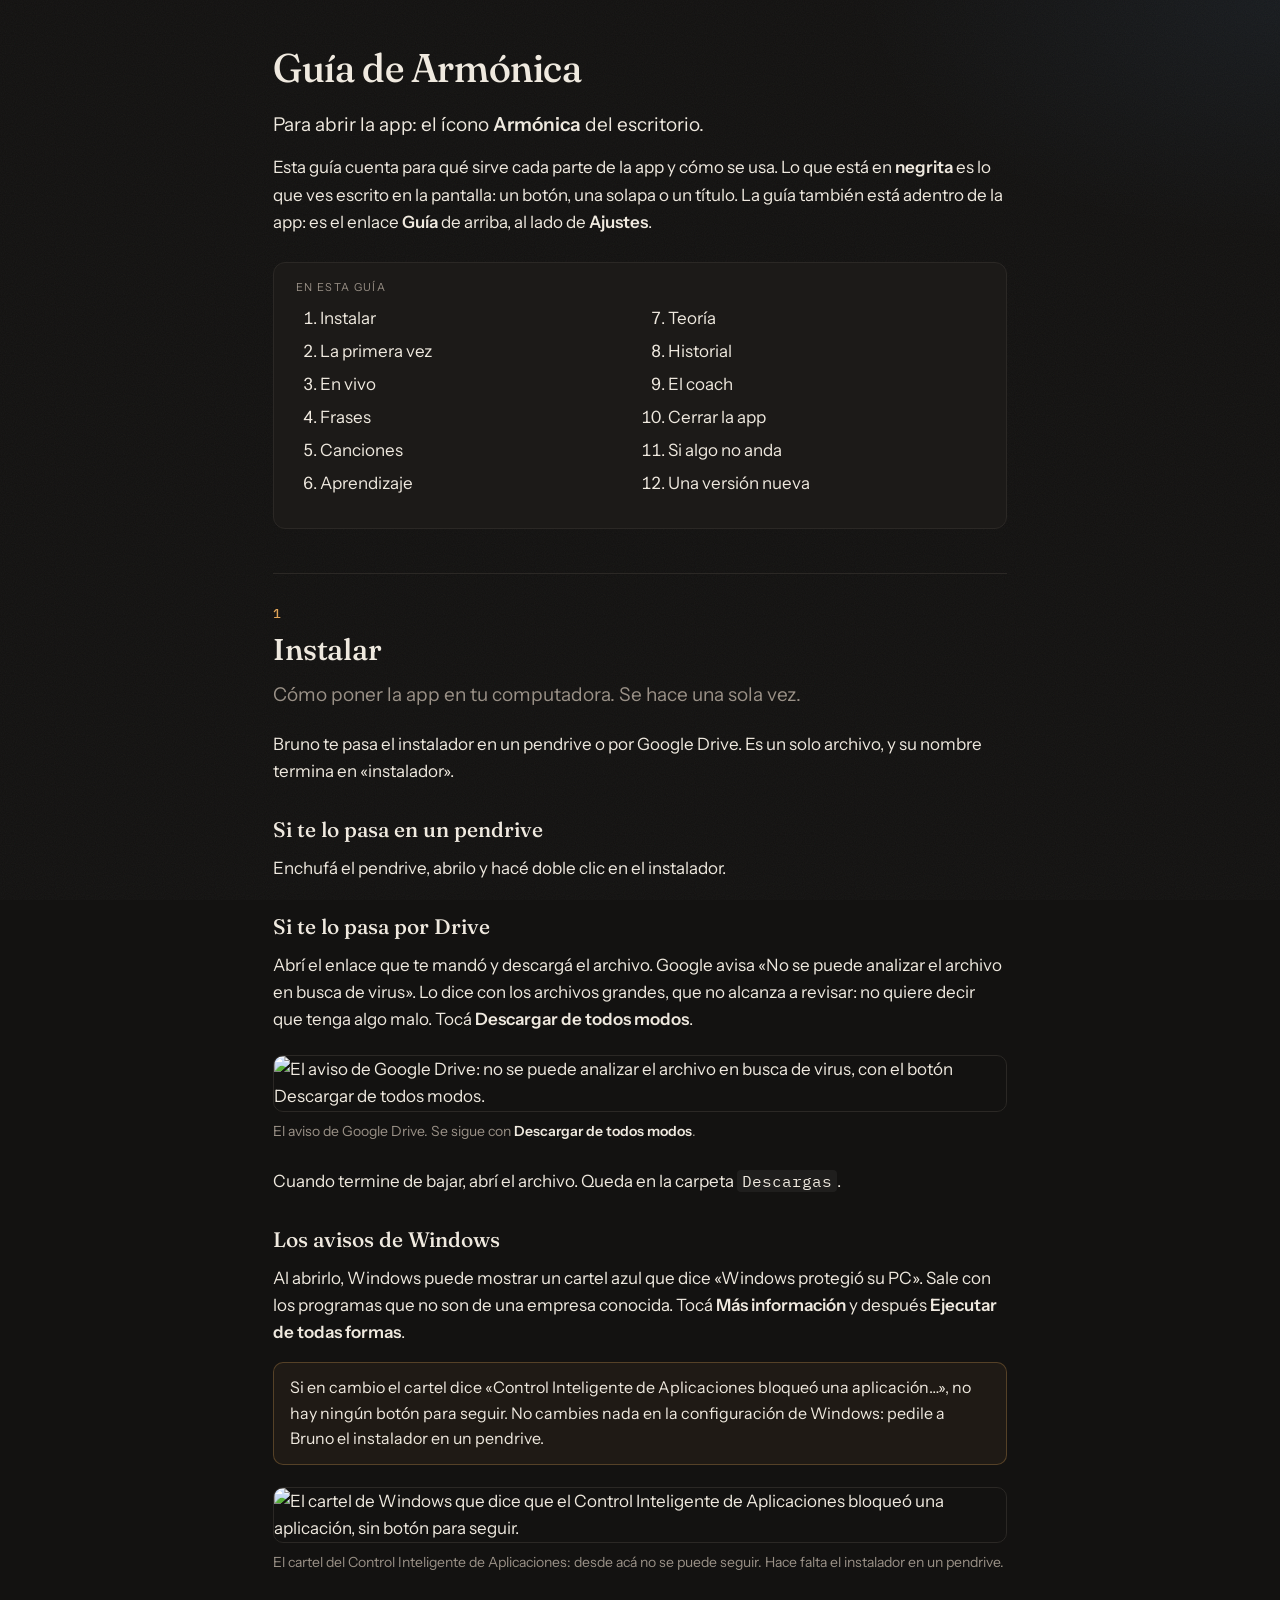
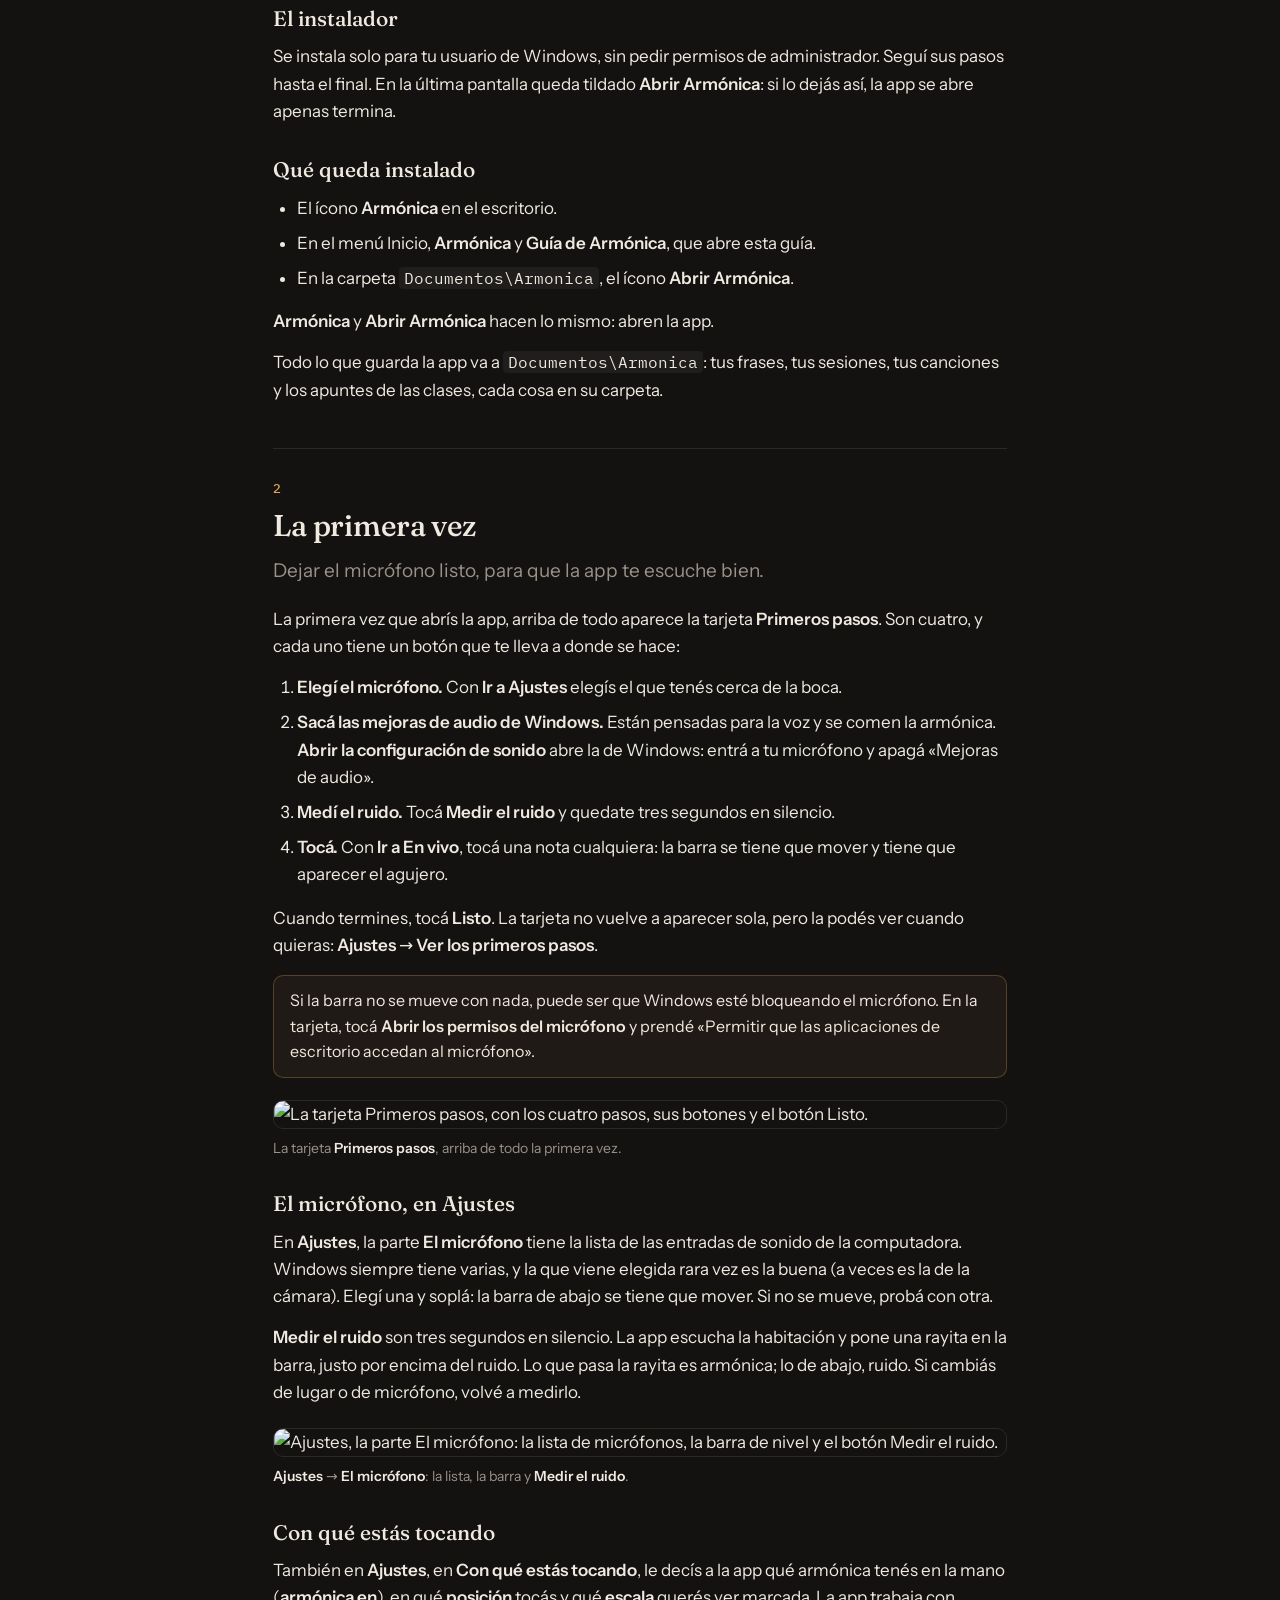
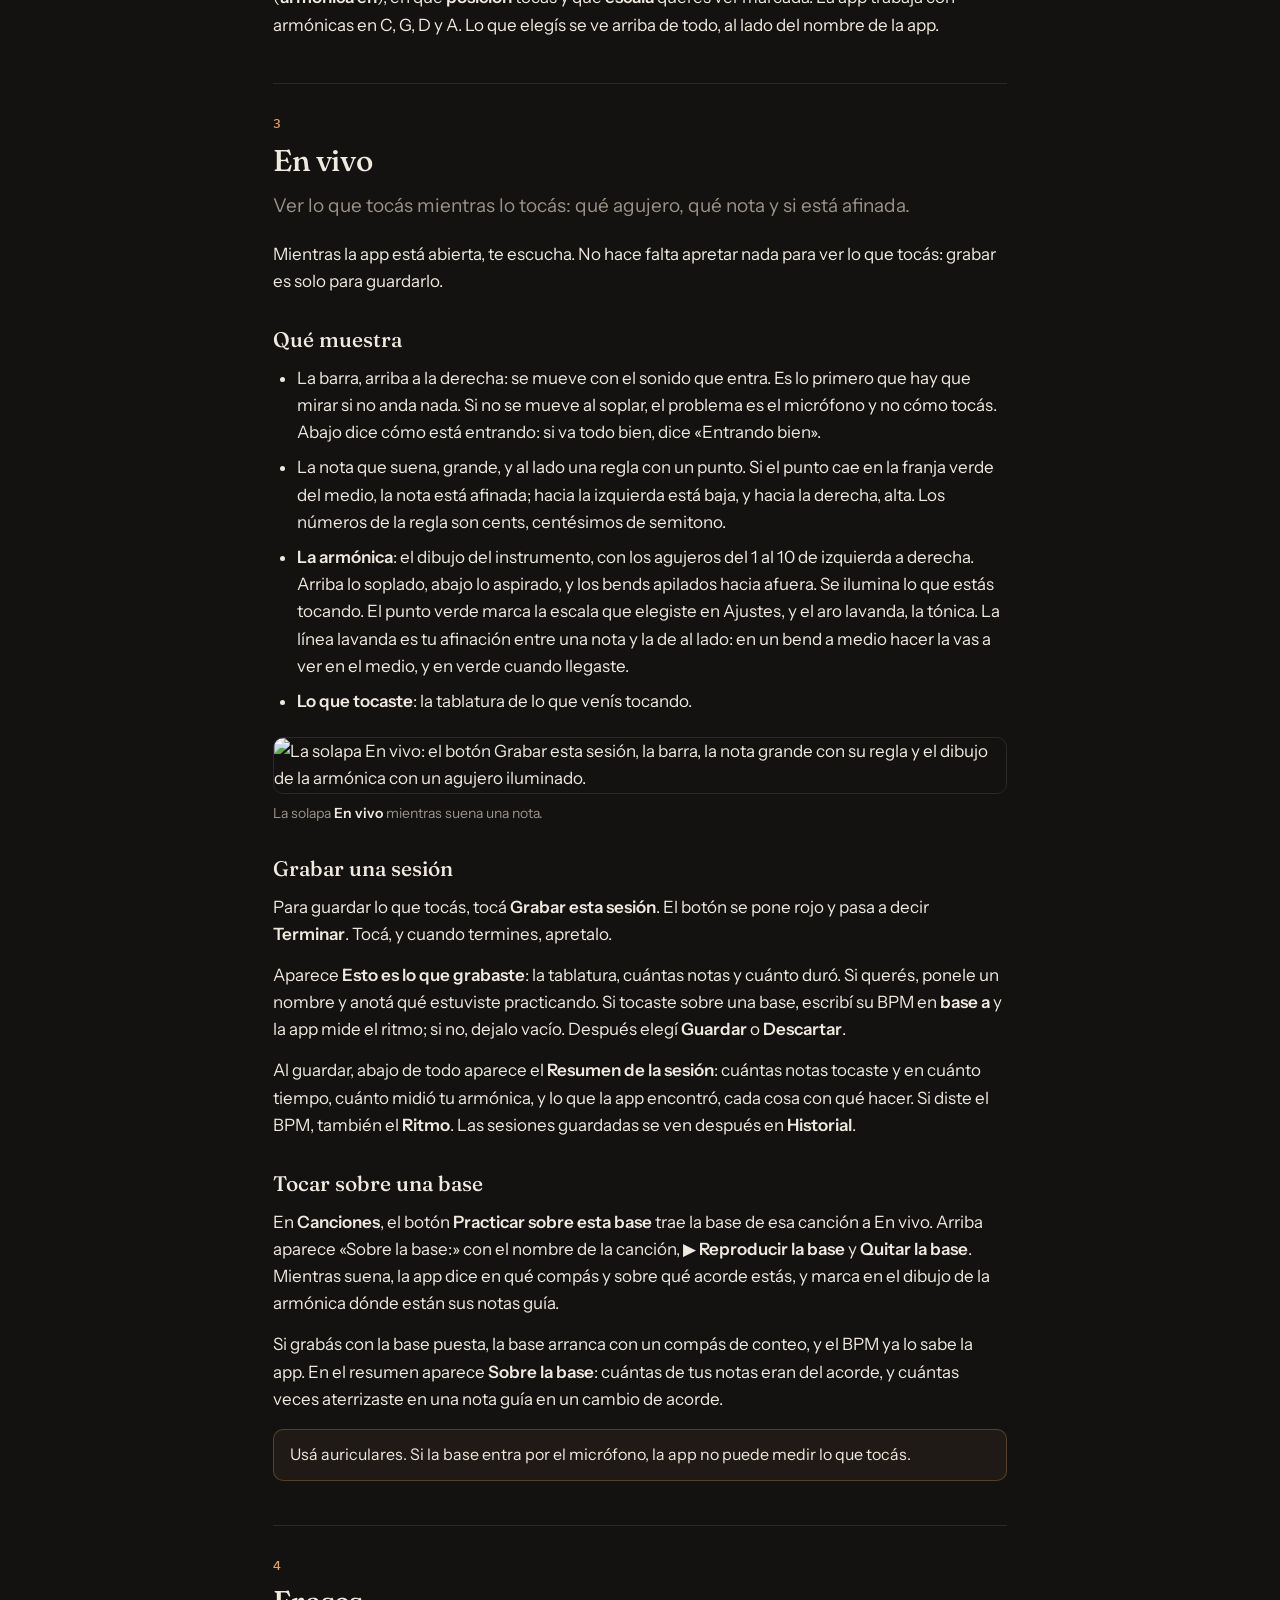
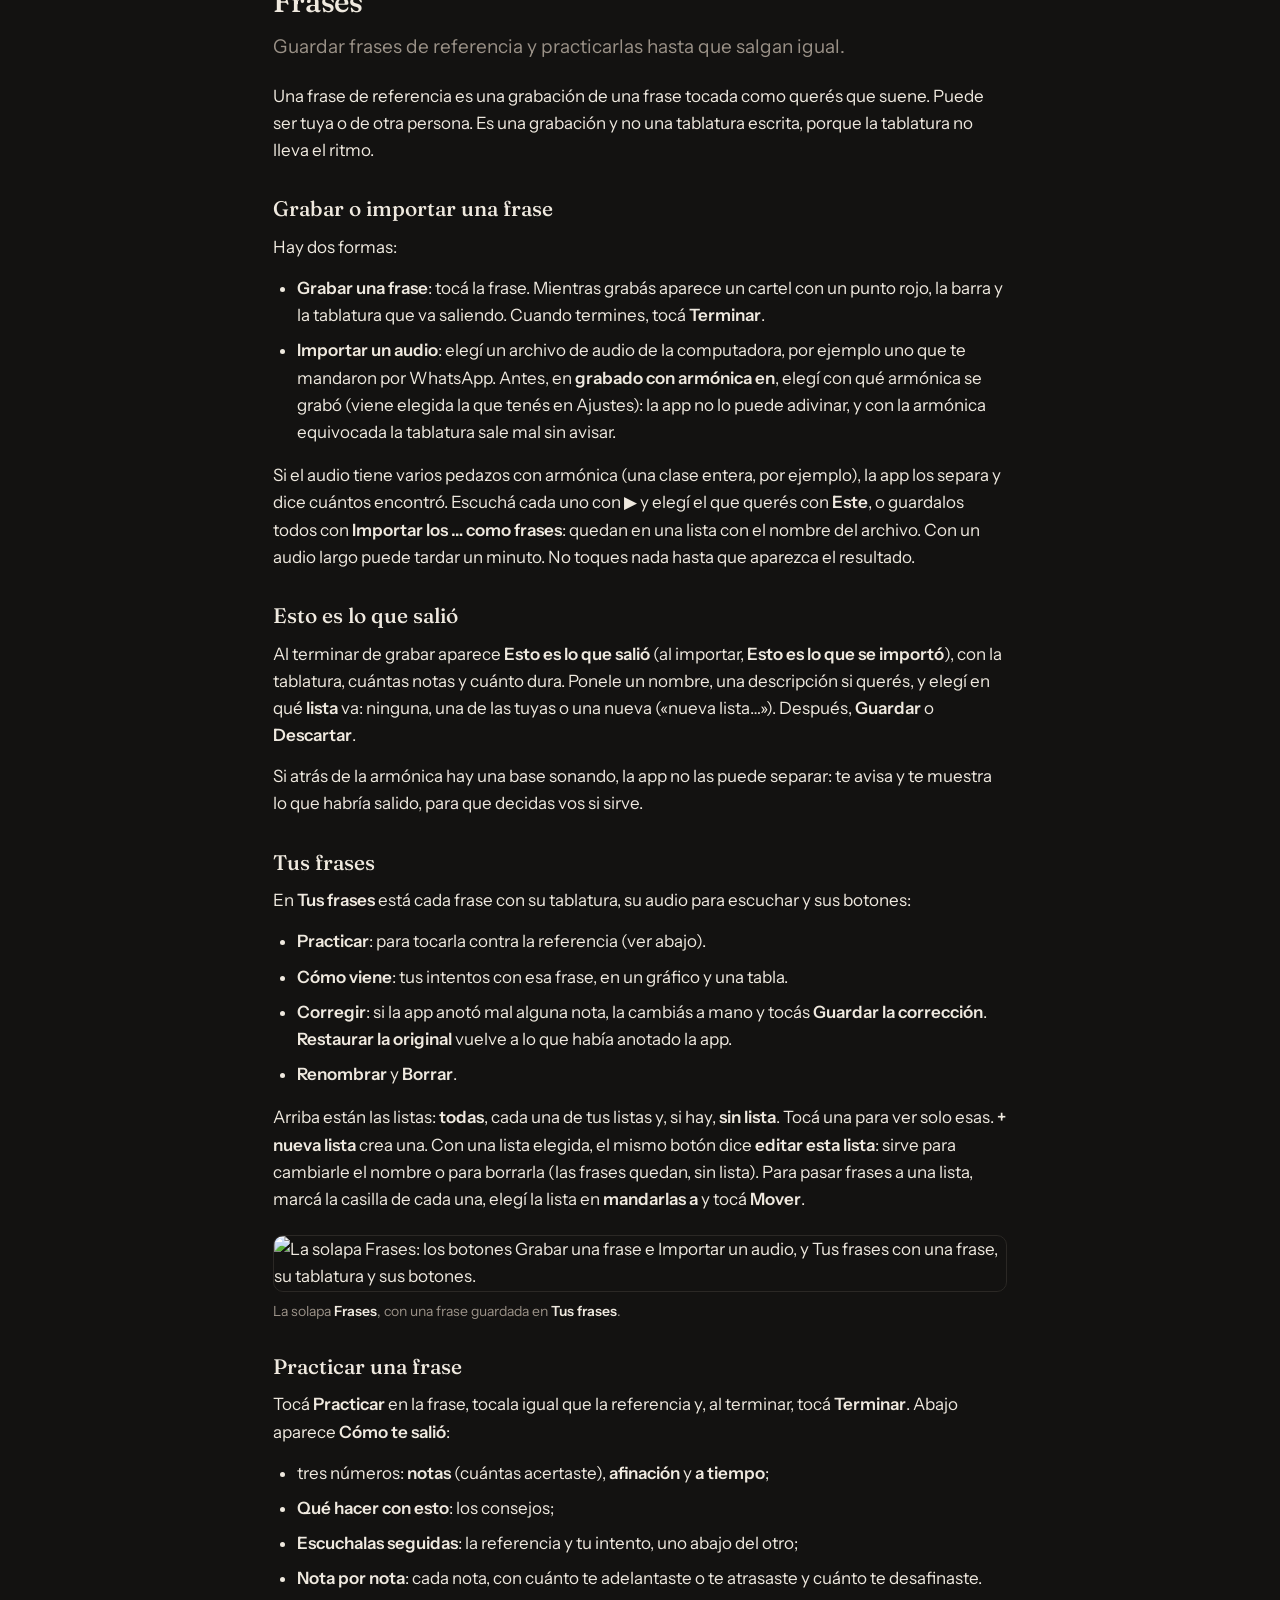
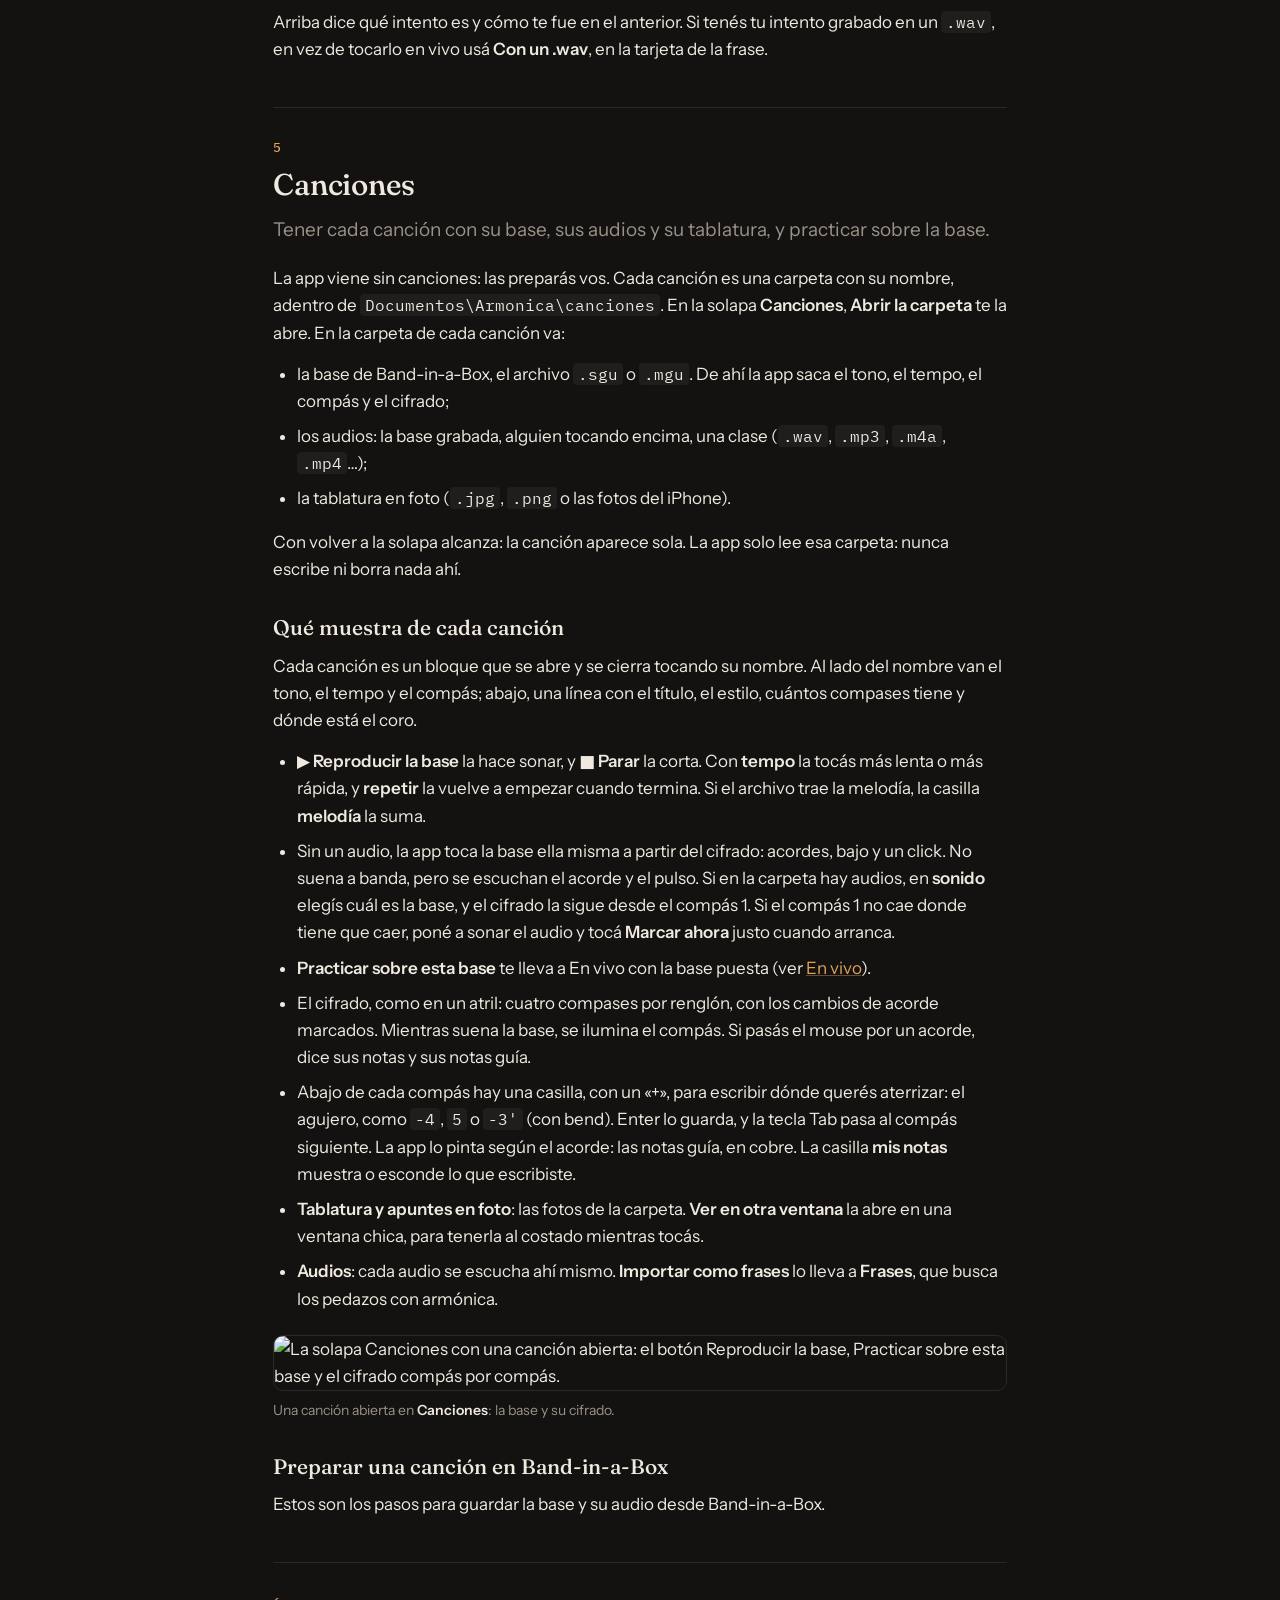
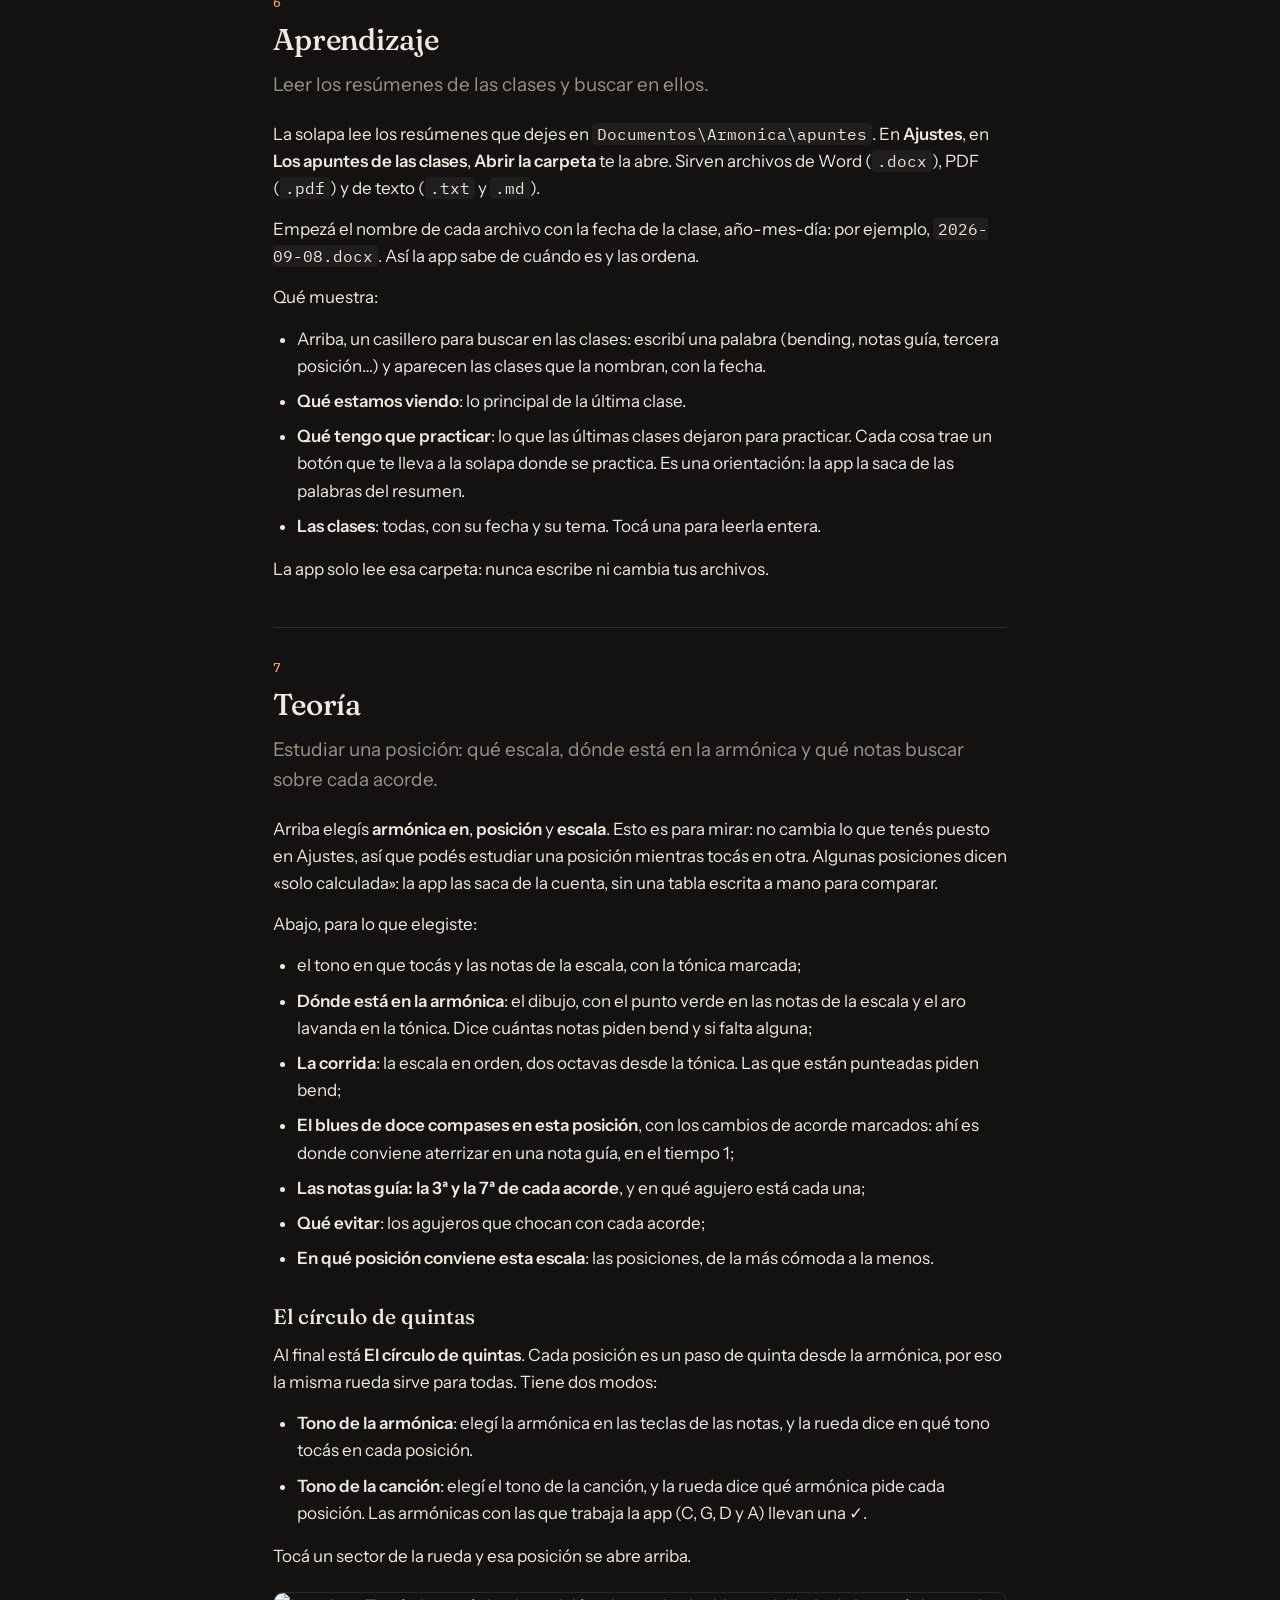
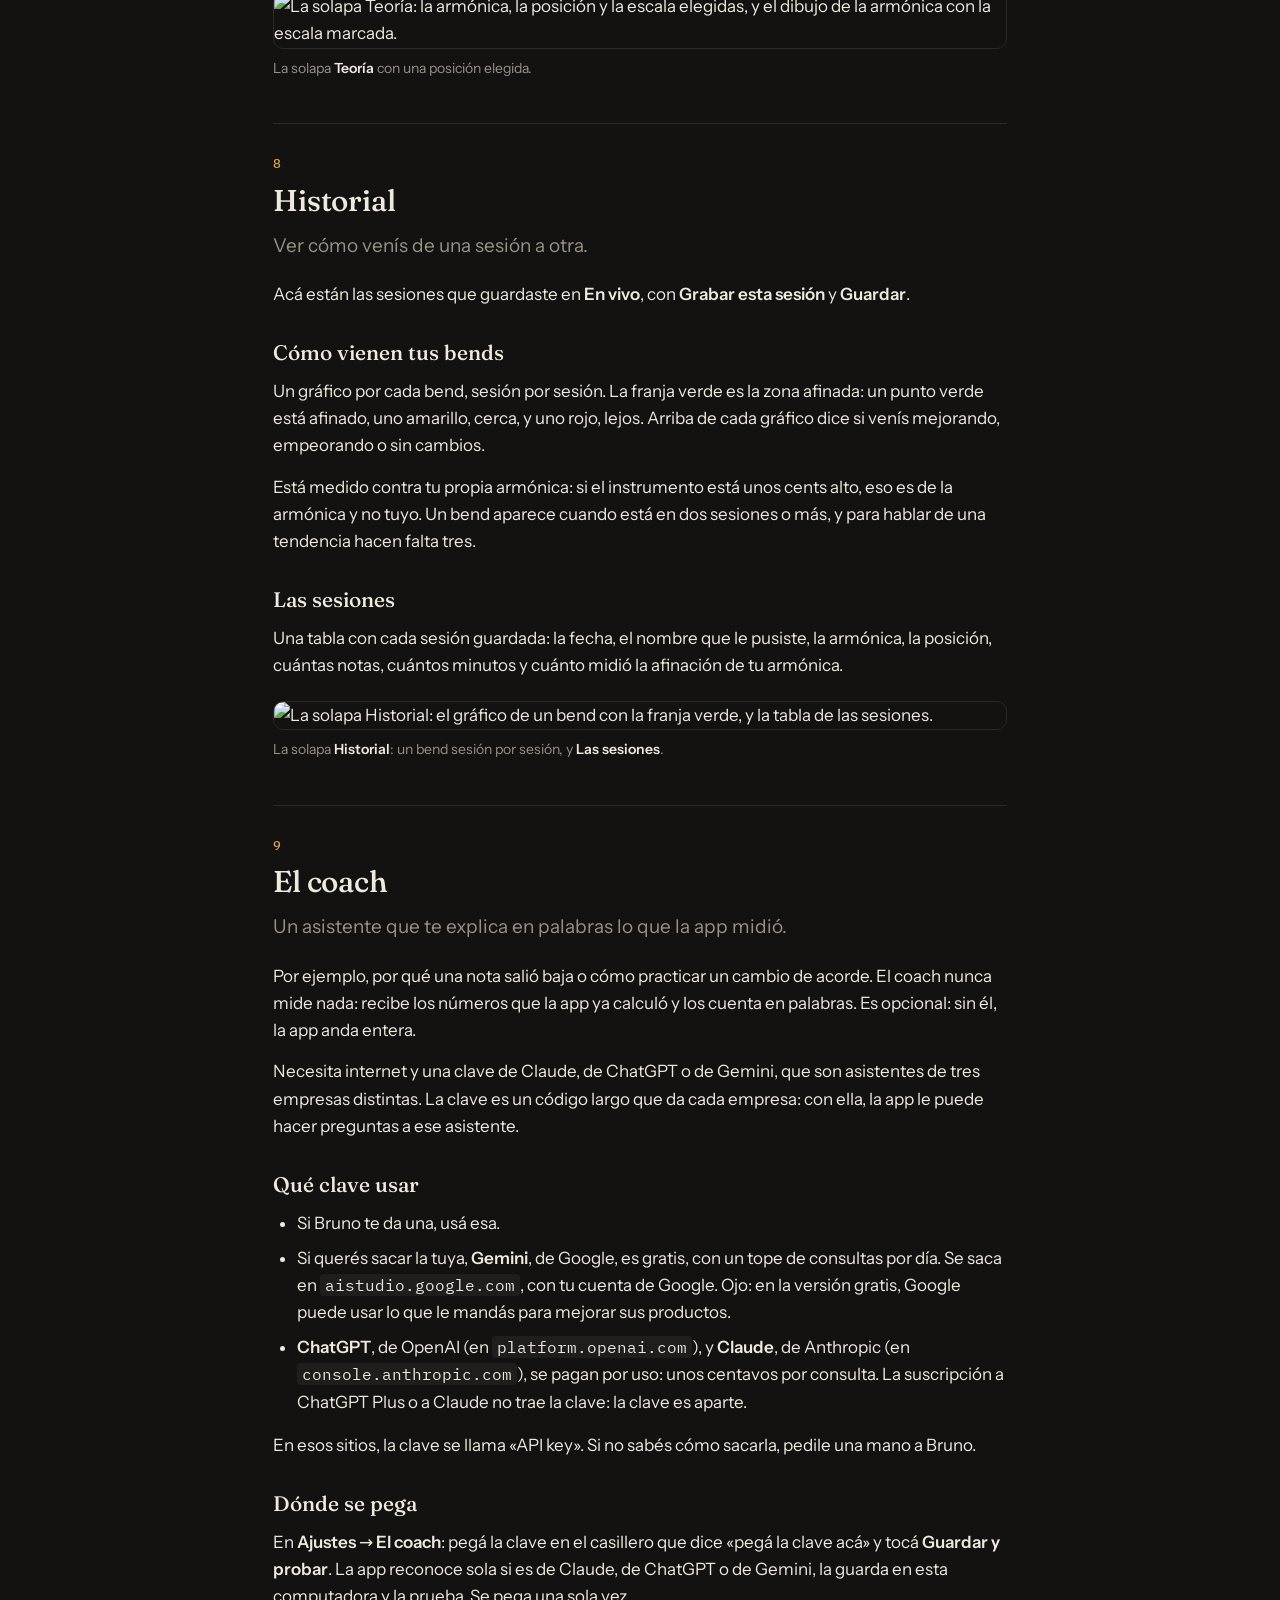
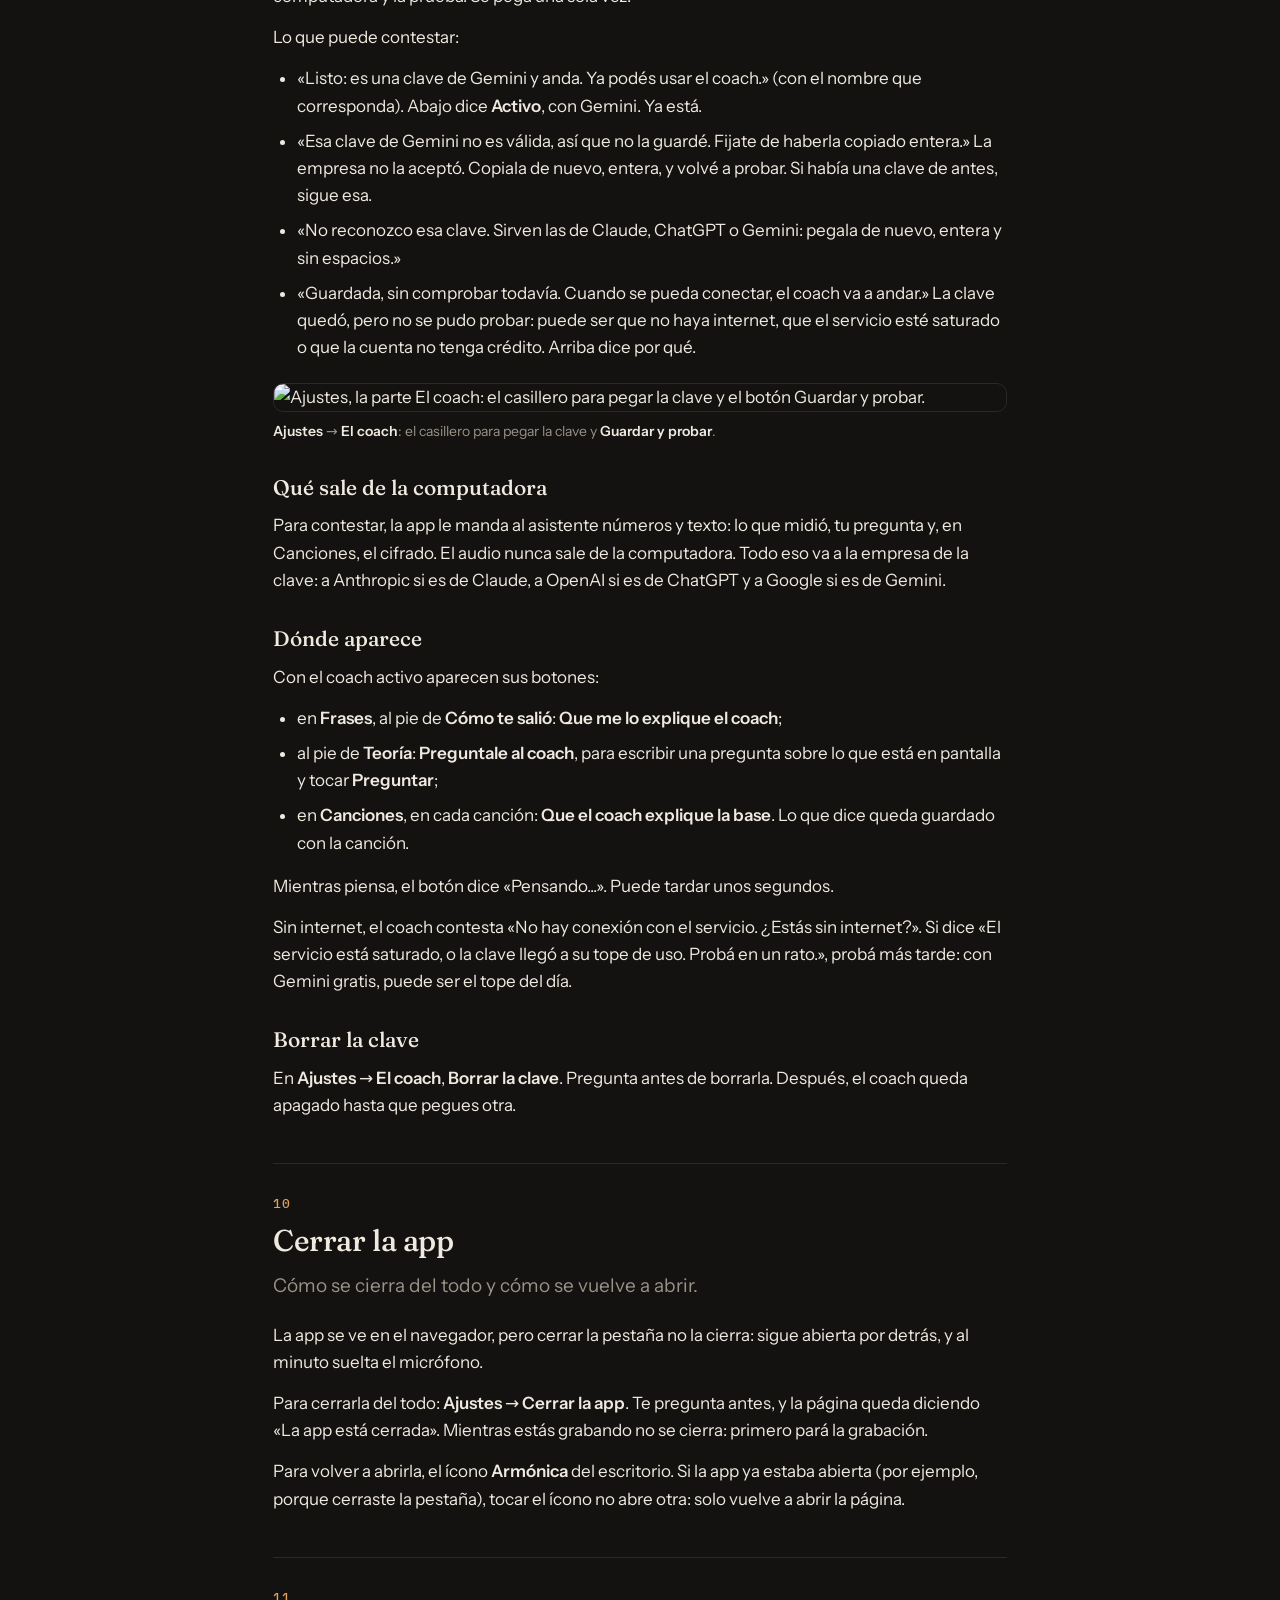
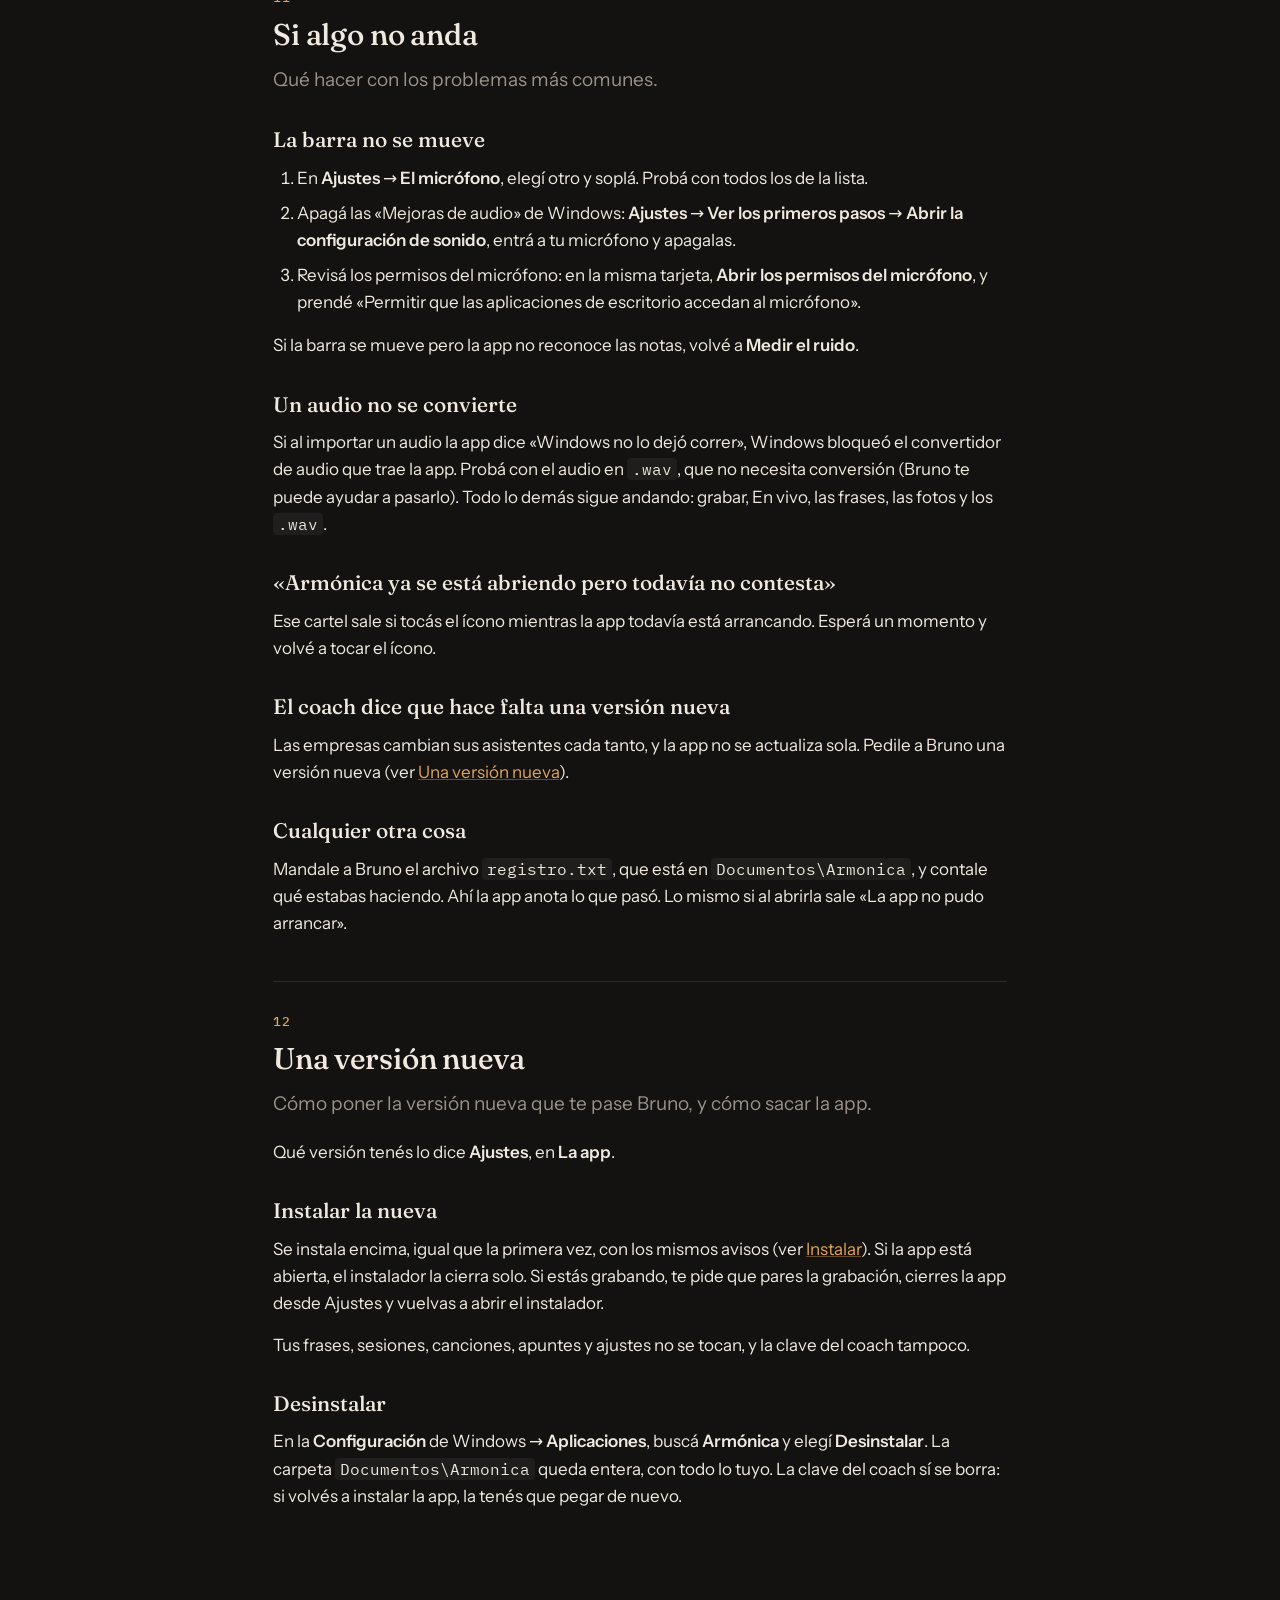
==== armonica/web/guia.html @ 7ba19b79 "La guía de uso para el profe, con un enlace Guía en la barra de la app que la abre en otra pestaña. " ====
<!DOCTYPE html>
<html lang="es">
<head>
<meta charset="utf-8">
<meta name="viewport" content="width=device-width, initial-scale=1">
<title>Guía de Armónica</title>
<link rel="stylesheet" href="estilo.css">
<link rel="icon" type="image/png" href="icono.png">
<style>
  /* La guía de uso, para el profe. Los colores y la letra son los de la
   * app (estilo.css), en una sola columna angosta: se lee de corrido, no de
   * reojo como la app, así que la letra es más grande y el renglón más
   * corto. */
  body.guia { font-size: 17px; line-height: 1.6; }
  .guia main { max-width: 46em; margin: 0 auto; padding: 36px 24px 80px; counter-reset: capitulo; }

  .guia h1 { font-size: 40px; margin-bottom: 10px; }
  .guia .abrir { font-size: 19px; margin: 0 0 14px; }
  .guia p { margin: 0 0 14px; }
  .guia ul, .guia ol { margin: 0 0 16px; padding-left: 24px; }
  .guia li { margin-bottom: 8px; }
  .guia strong { font-weight: 600; color: var(--texto); }
  .guia a { color: var(--cobre); text-decoration-color: rgba(224, 164, 88, 0.4); }

  /* El índice: un enlace por capítulo, en dos columnas. El nav de
   * estilo.css es la barra de solapas (flex, con línea abajo): acá no. */
  .guia nav.indice {
    display: block;
    border: 1px solid var(--borde);
    border-radius: 12px;
    background: var(--panel);
    padding: 16px 22px 8px;
    margin: 26px 0 10px;
  }
  .guia .indice-titulo {
    margin: 0 0 8px;
    color: var(--tenue);
    font-size: 11px;
    text-transform: uppercase;
    letter-spacing: 0.12em;
  }
  .guia .indice ol { columns: 2; column-gap: 32px; }
  .guia .indice li { break-inside: avoid; margin-bottom: 6px; }
  .guia .indice a { color: var(--texto); text-decoration: none; }
  .guia .indice a:hover { color: var(--cobre); }
  @media (max-width: 560px) { .guia .indice ol { columns: 1; } }

  /* Cada capítulo con su número, el mismo que tiene en el índice. */
  .guia .capitulo {
    counter-increment: capitulo;
    border-top: 1px solid var(--borde);
    margin: 44px 0 0;
    padding-top: 30px;
    scroll-margin-top: 12px;
  }
  .guia .capitulo > h2 { font-size: 30px; margin-bottom: 6px; }
  .guia .capitulo > h2::before {
    content: counter(capitulo);
    display: block;
    font-family: var(--mono);
    font-size: 13px;
    letter-spacing: 0.08em;
    color: var(--cobre);
    margin-bottom: 2px;
  }
  .guia h3 {
    font-family: var(--display);
    font-weight: 500;
    font-size: 21px;
    margin: 28px 0 8px;
  }
  .guia .para-que { color: var(--tenue); font-size: 19px; margin-bottom: 20px; }
  .guia .aviso { font-size: 16px; color: var(--texto); margin: 16px 0 18px; }

  .guia figure { margin: 22px 0 26px; }
  .guia figure img {
    display: block;
    max-width: 100%;
    height: auto;
    border: 1px solid var(--borde);
    border-radius: 10px;
  }
  .guia figcaption { color: var(--tenue); font-size: 14px; margin-top: 8px; }

  /* El PDF del instalador sale de esta página, impresa con Edge. Al
   * imprimir no va el fondo oscuro, y la letra clara quedaría casi
   * invisible: va tinta oscura sobre blanco. El índice de enlaces no sirve
   * en papel; cada capítulo arranca en hoja nueva (el primero sigue al
   * título, para no dejar una hoja casi vacía) y una figura no se corta. */
  @media print {
    @page { margin: 16mm 15mm; }
    :root {
      --texto: var(--tinta);
      --tenue: #5b544c;
      --borde: #d6cfc4;
      --cobre: var(--cobre-oscuro);
    }
    html, body.guia { background: #fff; color: var(--texto); }
    body.guia { font-size: 11.5pt; }
    body.guia::before { display: none; }
    .guia main { max-width: none; padding: 0; }
    .guia nav.indice { display: none; }
    .guia .capitulo { break-before: page; border-top: 0; margin: 0; padding-top: 0; }
    .guia main > .capitulo:first-of-type { break-before: auto; margin-top: 28px; }
    .guia h2, .guia h3 { break-after: avoid; }
    .guia figure, .guia li, .guia .aviso { break-inside: avoid; }
    .guia .aviso { background: none; }
    .guia code { background: #f2eee8; }
    .guia a { color: inherit; text-decoration: none; }
  }
</style>
</head>
<body class="guia">
<main>
  <h1>Guía de Armónica</h1>
  <p class="abrir">Para abrir la app: el ícono <strong>Armónica</strong> del escritorio.</p>
  <p>Esta guía cuenta para qué sirve cada parte de la app y cómo se usa. Lo que
    está en <strong>negrita</strong> es lo que ves escrito en la pantalla: un
    botón, una solapa o un título. La guía también está adentro de la app: es
    el enlace <strong>Guía</strong> de arriba, al lado de <strong>Ajustes</strong>.</p>

  <nav class="indice" aria-label="Capítulos">
    <p class="indice-titulo">En esta guía</p>
    <ol>
      <li><a href="#instalar">Instalar</a></li>
      <li><a href="#primeros-pasos">La primera vez</a></li>
      <li><a href="#en-vivo">En vivo</a></li>
      <li><a href="#frases">Frases</a></li>
      <li><a href="#canciones">Canciones</a></li>
      <li><a href="#aprendizaje">Aprendizaje</a></li>
      <li><a href="#teoria">Teoría</a></li>
      <li><a href="#historial">Historial</a></li>
      <li><a href="#coach">El coach</a></li>
      <li><a href="#cerrar">Cerrar la app</a></li>
      <li><a href="#si-algo-no-anda">Si algo no anda</a></li>
      <li><a href="#version-nueva">Una versión nueva</a></li>
    </ol>
  </nav>

  <section class="capitulo" id="instalar">
    <h2>Instalar</h2>
    <p class="para-que">Cómo poner la app en tu computadora. Se hace una sola vez.</p>
    <p>Bruno te pasa el instalador en un pendrive o por Google Drive. Es un solo
      archivo, y su nombre termina en «instalador».</p>

    <h3>Si te lo pasa en un pendrive</h3>
    <p>Enchufá el pendrive, abrilo y hacé doble clic en el instalador.</p>

    <h3>Si te lo pasa por Drive</h3>
    <p>Abrí el enlace que te mandó y descargá el archivo. Google avisa «No se
      puede analizar el archivo en busca de virus». Lo dice con los archivos
      grandes, que no alcanza a revisar: no quiere decir que tenga algo malo.
      Tocá <strong>Descargar de todos modos</strong>.</p>
    <figure>
      <img src="guia/instalar-drive.png" alt="El aviso de Google Drive: no se puede analizar el archivo en busca de virus, con el botón Descargar de todos modos.">
      <figcaption>El aviso de Google Drive. Se sigue con <strong>Descargar de todos modos</strong>.</figcaption>
    </figure>
    <p>Cuando termine de bajar, abrí el archivo. Queda en la carpeta
      <code>Descargas</code>.</p>

    <h3>Los avisos de Windows</h3>
    <p>Al abrirlo, Windows puede mostrar un cartel azul que dice «Windows
      protegió su PC». Sale con los programas que no son de una empresa
      conocida. Tocá <strong>Más información</strong> y después
      <strong>Ejecutar de todas formas</strong>.</p>
    <p class="aviso">Si en cambio el cartel dice «Control Inteligente de
      Aplicaciones bloqueó una aplicación…», no hay ningún botón para seguir.
      No cambies nada en la configuración de Windows: pedile a Bruno el
      instalador en un pendrive.</p>
    <figure>
      <img src="guia/instalar-bloqueo.png" alt="El cartel de Windows que dice que el Control Inteligente de Aplicaciones bloqueó una aplicación, sin botón para seguir.">
      <figcaption>El cartel del Control Inteligente de Aplicaciones: desde acá no se puede seguir. Hace falta el instalador en un pendrive.</figcaption>
    </figure>

    <h3>El instalador</h3>
    <p>Se instala solo para tu usuario de Windows, sin pedir permisos de
      administrador. Seguí sus pasos hasta el final. En la última pantalla
      queda tildado <strong>Abrir Armónica</strong>: si lo dejás así, la app se
      abre apenas termina.</p>

    <h3>Qué queda instalado</h3>
    <ul>
      <li>El ícono <strong>Armónica</strong> en el escritorio.</li>
      <li>En el menú Inicio, <strong>Armónica</strong> y <strong>Guía de Armónica</strong>,
        que abre esta guía.</li>
      <li>En la carpeta <code>Documentos\Armonica</code>, el ícono
        <strong>Abrir Armónica</strong>.</li>
    </ul>
    <p><strong>Armónica</strong> y <strong>Abrir Armónica</strong> hacen lo mismo:
      abren la app.</p>
    <p>Todo lo que guarda la app va a <code>Documentos\Armonica</code>: tus
      frases, tus sesiones, tus canciones y los apuntes de las clases, cada cosa
      en su carpeta.</p>
  </section>

  <section class="capitulo" id="primeros-pasos">
    <h2>La primera vez</h2>
    <p class="para-que">Dejar el micrófono listo, para que la app te escuche bien.</p>
    <p>La primera vez que abrís la app, arriba de todo aparece la tarjeta
      <strong>Primeros pasos</strong>. Son cuatro, y cada uno tiene un botón que
      te lleva a donde se hace:</p>
    <ol>
      <li><strong>Elegí el micrófono.</strong> Con <strong>Ir a Ajustes</strong>
        elegís el que tenés cerca de la boca.</li>
      <li><strong>Sacá las mejoras de audio de Windows.</strong> Están pensadas
        para la voz y se comen la armónica. <strong>Abrir la configuración de
        sonido</strong> abre la de Windows: entrá a tu micrófono y apagá
        «Mejoras de audio».</li>
      <li><strong>Medí el ruido.</strong> Tocá <strong>Medir el ruido</strong> y
        quedate tres segundos en silencio.</li>
      <li><strong>Tocá.</strong> Con <strong>Ir a En vivo</strong>, tocá una nota
        cualquiera: la barra se tiene que mover y tiene que aparecer el
        agujero.</li>
    </ol>
    <p>Cuando termines, tocá <strong>Listo</strong>. La tarjeta no vuelve a
      aparecer sola, pero la podés ver cuando quieras: <strong>Ajustes</strong> →
      <strong>Ver los primeros pasos</strong>.</p>
    <p class="aviso">Si la barra no se mueve con nada, puede ser que Windows
      esté bloqueando el micrófono. En la tarjeta, tocá <strong>Abrir los
      permisos del micrófono</strong> y prendé «Permitir que las aplicaciones de
      escritorio accedan al micrófono».</p>
    <figure>
      <img src="guia/primeros-pasos.png" alt="La tarjeta Primeros pasos, con los cuatro pasos, sus botones y el botón Listo.">
      <figcaption>La tarjeta <strong>Primeros pasos</strong>, arriba de todo la primera vez.</figcaption>
    </figure>

    <h3>El micrófono, en Ajustes</h3>
    <p>En <strong>Ajustes</strong>, la parte <strong>El micrófono</strong> tiene
      la lista de las entradas de sonido de la computadora. Windows siempre tiene
      varias, y la que viene elegida rara vez es la buena (a veces es la de la
      cámara). Elegí una y soplá: la barra de abajo se tiene que mover. Si no se
      mueve, probá con otra.</p>
    <p><strong>Medir el ruido</strong> son tres segundos en silencio. La app
      escucha la habitación y pone una rayita en la barra, justo por encima del
      ruido. Lo que pasa la rayita es armónica; lo de abajo, ruido. Si cambiás
      de lugar o de micrófono, volvé a medirlo.</p>
    <figure>
      <img src="guia/ajustes-microfono.png" alt="Ajustes, la parte El micrófono: la lista de micrófonos, la barra de nivel y el botón Medir el ruido.">
      <figcaption><strong>Ajustes</strong> → <strong>El micrófono</strong>: la lista, la barra y <strong>Medir el ruido</strong>.</figcaption>
    </figure>

    <h3>Con qué estás tocando</h3>
    <p>También en <strong>Ajustes</strong>, en <strong>Con qué estás
      tocando</strong>, le decís a la app qué armónica tenés en la mano
      (<strong>armónica en</strong>), en qué <strong>posición</strong> tocás y qué
      <strong>escala</strong> querés ver marcada. La app trabaja con armónicas en
      C, G, D y A. Lo que elegís se ve arriba de todo, al lado del nombre de la
      app.</p>
  </section>

  <section class="capitulo" id="en-vivo">
    <h2>En vivo</h2>
    <p class="para-que">Ver lo que tocás mientras lo tocás: qué agujero, qué nota y si está afinada.</p>
    <p>Mientras la app está abierta, te escucha. No hace falta apretar nada para
      ver lo que tocás: grabar es solo para guardarlo.</p>

    <h3>Qué muestra</h3>
    <ul>
      <li>La barra, arriba a la derecha: se mueve con el sonido que entra. Es lo
        primero que hay que mirar si no anda nada. Si no se mueve al soplar, el
        problema es el micrófono y no cómo tocás. Abajo dice cómo está entrando:
        si va todo bien, dice «Entrando bien».</li>
      <li>La nota que suena, grande, y al lado una regla con un punto. Si el
        punto cae en la franja verde del medio, la nota está afinada; hacia la
        izquierda está baja, y hacia la derecha, alta. Los números de la regla
        son cents, centésimos de semitono.</li>
      <li><strong>La armónica</strong>: el dibujo del instrumento, con los
        agujeros del 1 al 10 de izquierda a derecha. Arriba lo soplado, abajo lo
        aspirado, y los bends apilados hacia afuera. Se ilumina lo que estás
        tocando. El punto verde marca la escala que elegiste en Ajustes, y el aro
        lavanda, la tónica. La línea lavanda es tu afinación entre una nota y la
        de al lado: en un bend a medio hacer la vas a ver en el medio, y en verde
        cuando llegaste.</li>
      <li><strong>Lo que tocaste</strong>: la tablatura de lo que venís
        tocando.</li>
    </ul>
    <figure>
      <img src="guia/en-vivo.png" alt="La solapa En vivo: el botón Grabar esta sesión, la barra, la nota grande con su regla y el dibujo de la armónica con un agujero iluminado.">
      <figcaption>La solapa <strong>En vivo</strong> mientras suena una nota.</figcaption>
    </figure>

    <h3>Grabar una sesión</h3>
    <p>Para guardar lo que tocás, tocá <strong>Grabar esta sesión</strong>. El
      botón se pone rojo y pasa a decir <strong>Terminar</strong>. Tocá, y cuando
      termines, apretalo.</p>
    <p>Aparece <strong>Esto es lo que grabaste</strong>: la tablatura, cuántas
      notas y cuánto duró. Si querés, ponele un nombre y anotá qué estuviste
      practicando. Si tocaste sobre una base, escribí su BPM en <strong>base
      a</strong> y la app mide el ritmo; si no, dejalo vacío. Después elegí
      <strong>Guardar</strong> o <strong>Descartar</strong>.</p>
    <p>Al guardar, abajo de todo aparece el <strong>Resumen de la sesión</strong>:
      cuántas notas tocaste y en cuánto tiempo, cuánto midió tu armónica, y lo
      que la app encontró, cada cosa con qué hacer. Si diste el BPM, también el
      <strong>Ritmo</strong>. Las sesiones guardadas se ven después en
      <strong>Historial</strong>.</p>

    <h3>Tocar sobre una base</h3>
    <p>En <strong>Canciones</strong>, el botón <strong>Practicar sobre esta
      base</strong> trae la base de esa canción a En vivo. Arriba aparece «Sobre
      la base:» con el nombre de la canción, <strong>▶ Reproducir la
      base</strong> y <strong>Quitar la base</strong>. Mientras suena, la app dice
      en qué compás y sobre qué acorde estás, y marca en el dibujo de la armónica
      dónde están sus notas guía.</p>
    <p>Si grabás con la base puesta, la base arranca con un compás de conteo, y
      el BPM ya lo sabe la app. En el resumen aparece <strong>Sobre la
      base</strong>: cuántas de tus notas eran del acorde, y cuántas veces
      aterrizaste en una nota guía en un cambio de acorde.</p>
    <p class="aviso">Usá auriculares. Si la base entra por el micrófono, la app
      no puede medir lo que tocás.</p>
  </section>

  <section class="capitulo" id="frases">
    <h2>Frases</h2>
    <p class="para-que">Guardar frases de referencia y practicarlas hasta que salgan igual.</p>
    <p>Una frase de referencia es una grabación de una frase tocada como querés
      que suene. Puede ser tuya o de otra persona. Es una grabación y no una
      tablatura escrita, porque la tablatura no lleva el ritmo.</p>

    <h3>Grabar o importar una frase</h3>
    <p>Hay dos formas:</p>
    <ul>
      <li><strong>Grabar una frase</strong>: tocá la frase. Mientras grabás
        aparece un cartel con un punto rojo, la barra y la tablatura que va
        saliendo. Cuando termines, tocá <strong>Terminar</strong>.</li>
      <li><strong>Importar un audio</strong>: elegí un archivo de audio de la
        computadora, por ejemplo uno que te mandaron por WhatsApp. Antes, en
        <strong>grabado con armónica en</strong>, elegí con qué armónica se
        grabó (viene elegida la que tenés en Ajustes): la app no lo puede
        adivinar, y con la armónica equivocada la tablatura sale mal sin
        avisar.</li>
    </ul>
    <p>Si el audio tiene varios pedazos con armónica (una clase entera, por
      ejemplo), la app los separa y dice cuántos encontró. Escuchá cada uno con
      ▶ y elegí el que querés con <strong>Este</strong>, o guardalos todos con
      <strong>Importar los … como frases</strong>: quedan en una lista con el
      nombre del archivo. Con un audio largo puede tardar un minuto. No toques
      nada hasta que aparezca el resultado.</p>

    <h3>Esto es lo que salió</h3>
    <p>Al terminar de grabar aparece <strong>Esto es lo que salió</strong> (al
      importar, <strong>Esto es lo que se importó</strong>), con la tablatura,
      cuántas notas y cuánto dura. Ponele un nombre, una descripción si querés,
      y elegí en qué <strong>lista</strong> va: ninguna, una de las tuyas o una
      nueva («nueva lista…»). Después, <strong>Guardar</strong> o
      <strong>Descartar</strong>.</p>
    <p>Si atrás de la armónica hay una base sonando, la app no las puede
      separar: te avisa y te muestra lo que habría salido, para que decidas vos
      si sirve.</p>

    <h3>Tus frases</h3>
    <p>En <strong>Tus frases</strong> está cada frase con su tablatura, su audio
      para escuchar y sus botones:</p>
    <ul>
      <li><strong>Practicar</strong>: para tocarla contra la referencia (ver
        abajo).</li>
      <li><strong>Cómo viene</strong>: tus intentos con esa frase, en un gráfico
        y una tabla.</li>
      <li><strong>Corregir</strong>: si la app anotó mal alguna nota, la cambiás a
        mano y tocás <strong>Guardar la corrección</strong>. <strong>Restaurar la
        original</strong> vuelve a lo que había anotado la app.</li>
      <li><strong>Renombrar</strong> y <strong>Borrar</strong>.</li>
    </ul>
    <p>Arriba están las listas: <strong>todas</strong>, cada una de tus listas y,
      si hay, <strong>sin lista</strong>. Tocá una para ver solo esas.
      <strong>+ nueva lista</strong> crea una. Con una lista elegida, el mismo
      botón dice <strong>editar esta lista</strong>: sirve para cambiarle el
      nombre o para borrarla (las frases quedan, sin lista). Para pasar frases a
      una lista, marcá la casilla de cada una, elegí la lista en <strong>mandarlas
      a</strong> y tocá <strong>Mover</strong>.</p>
    <figure>
      <img src="guia/frases.png" alt="La solapa Frases: los botones Grabar una frase e Importar un audio, y Tus frases con una frase, su tablatura y sus botones.">
      <figcaption>La solapa <strong>Frases</strong>, con una frase guardada en <strong>Tus frases</strong>.</figcaption>
    </figure>

    <h3>Practicar una frase</h3>
    <p>Tocá <strong>Practicar</strong> en la frase, tocala igual que la
      referencia y, al terminar, tocá <strong>Terminar</strong>. Abajo aparece
      <strong>Cómo te salió</strong>:</p>
    <ul>
      <li>tres números: <strong>notas</strong> (cuántas acertaste),
        <strong>afinación</strong> y <strong>a tiempo</strong>;</li>
      <li><strong>Qué hacer con esto</strong>: los consejos;</li>
      <li><strong>Escuchalas seguidas</strong>: la referencia y tu intento, uno
        abajo del otro;</li>
      <li><strong>Nota por nota</strong>: cada nota, con cuánto te adelantaste o
        te atrasaste y cuánto te desafinaste.</li>
    </ul>
    <p>Arriba dice qué intento es y cómo te fue en el anterior. Si tenés tu
      intento grabado en un <code>.wav</code>, en vez de tocarlo en vivo usá
      <strong>Con un .wav</strong>, en la tarjeta de la frase.</p>
  </section>

  <section class="capitulo" id="canciones">
    <h2>Canciones</h2>
    <p class="para-que">Tener cada canción con su base, sus audios y su tablatura, y practicar sobre la base.</p>
    <p>La app viene sin canciones: las preparás vos. Cada canción es una carpeta
      con su nombre, adentro de <code>Documentos\Armonica\canciones</code>. En la
      solapa <strong>Canciones</strong>, <strong>Abrir la carpeta</strong> te la
      abre. En la carpeta de cada canción va:</p>
    <ul>
      <li>la base de Band-in-a-Box, el archivo <code>.sgu</code> o
        <code>.mgu</code>. De ahí la app saca el tono, el tempo, el compás y el
        cifrado;</li>
      <li>los audios: la base grabada, alguien tocando encima, una clase
        (<code>.wav</code>, <code>.mp3</code>, <code>.m4a</code>,
        <code>.mp4</code>…);</li>
      <li>la tablatura en foto (<code>.jpg</code>, <code>.png</code> o las fotos
        del iPhone).</li>
    </ul>
    <p>Con volver a la solapa alcanza: la canción aparece sola. La app solo lee
      esa carpeta: nunca escribe ni borra nada ahí.</p>

    <h3>Qué muestra de cada canción</h3>
    <p>Cada canción es un bloque que se abre y se cierra tocando su nombre. Al
      lado del nombre van el tono, el tempo y el compás; abajo, una línea con el
      título, el estilo, cuántos compases tiene y dónde está el coro.</p>
    <ul>
      <li><strong>▶ Reproducir la base</strong> la hace sonar, y
        <strong>■ Parar</strong> la corta. Con <strong>tempo</strong> la tocás más
        lenta o más rápida, y <strong>repetir</strong> la vuelve a empezar cuando
        termina. Si el archivo trae la melodía, la casilla
        <strong>melodía</strong> la suma.</li>
      <li>Sin un audio, la app toca la base ella misma a partir del cifrado:
        acordes, bajo y un click. No suena a banda, pero se escuchan el acorde y
        el pulso. Si en la carpeta hay audios, en <strong>sonido</strong> elegís
        cuál es la base, y el cifrado la sigue desde el compás 1. Si el compás 1
        no cae donde tiene que caer, poné a sonar el audio y tocá <strong>Marcar
        ahora</strong> justo cuando arranca.</li>
      <li><strong>Practicar sobre esta base</strong> te lleva a En vivo con la
        base puesta (ver <a href="#en-vivo">En vivo</a>).</li>
      <li>El cifrado, como en un atril: cuatro compases por renglón, con los
        cambios de acorde marcados. Mientras suena la base, se ilumina el compás.
        Si pasás el mouse por un acorde, dice sus notas y sus notas guía.</li>
      <li>Abajo de cada compás hay una casilla, con un «+», para escribir dónde
        querés aterrizar: el agujero, como <code>-4</code>, <code>5</code> o
        <code>-3'</code> (con bend). Enter lo guarda, y la tecla Tab pasa al
        compás siguiente. La app lo pinta según el acorde: las notas guía, en
        cobre. La casilla <strong>mis notas</strong> muestra o esconde lo que
        escribiste.</li>
      <li><strong>Tablatura y apuntes en foto</strong>: las fotos de la carpeta.
        <strong>Ver en otra ventana</strong> la abre en una ventana chica, para
        tenerla al costado mientras tocás.</li>
      <li><strong>Audios</strong>: cada audio se escucha ahí mismo.
        <strong>Importar como frases</strong> lo lleva a <strong>Frases</strong>,
        que busca los pedazos con armónica.</li>
    </ul>
    <figure>
      <img src="guia/canciones.png" alt="La solapa Canciones con una canción abierta: el botón Reproducir la base, Practicar sobre esta base y el cifrado compás por compás.">
      <figcaption>Una canción abierta en <strong>Canciones</strong>: la base y su cifrado.</figcaption>
    </figure>

    <section id="bandinabox">
      <h3>Preparar una canción en Band-in-a-Box</h3>
      <p>Estos son los pasos para guardar la base y su audio desde Band-in-a-Box.</p>
    </section>
  </section>

  <section class="capitulo" id="aprendizaje">
    <h2>Aprendizaje</h2>
    <p class="para-que">Leer los resúmenes de las clases y buscar en ellos.</p>
    <p>La solapa lee los resúmenes que dejes en
      <code>Documentos\Armonica\apuntes</code>. En <strong>Ajustes</strong>, en
      <strong>Los apuntes de las clases</strong>, <strong>Abrir la
      carpeta</strong> te la abre. Sirven archivos de Word (<code>.docx</code>),
      PDF (<code>.pdf</code>) y de texto (<code>.txt</code> y
      <code>.md</code>).</p>
    <p>Empezá el nombre de cada archivo con la fecha de la clase, año-mes-día:
      por ejemplo, <code>2026-09-08.docx</code>. Así la app sabe de cuándo es y
      las ordena.</p>
    <p>Qué muestra:</p>
    <ul>
      <li>Arriba, un casillero para buscar en las clases: escribí una palabra
        (bending, notas guía, tercera posición…) y aparecen las clases que la
        nombran, con la fecha.</li>
      <li><strong>Qué estamos viendo</strong>: lo principal de la última
        clase.</li>
      <li><strong>Qué tengo que practicar</strong>: lo que las últimas clases
        dejaron para practicar. Cada cosa trae un botón que te lleva a la solapa
        donde se practica. Es una orientación: la app la saca de las palabras del
        resumen.</li>
      <li><strong>Las clases</strong>: todas, con su fecha y su tema. Tocá una
        para leerla entera.</li>
    </ul>
    <p>La app solo lee esa carpeta: nunca escribe ni cambia tus archivos.</p>
  </section>

  <section class="capitulo" id="teoria">
    <h2>Teoría</h2>
    <p class="para-que">Estudiar una posición: qué escala, dónde está en la armónica y qué notas buscar sobre cada acorde.</p>
    <p>Arriba elegís <strong>armónica en</strong>, <strong>posición</strong> y
      <strong>escala</strong>. Esto es para mirar: no cambia lo que tenés puesto
      en Ajustes, así que podés estudiar una posición mientras tocás en otra.
      Algunas posiciones dicen «solo calculada»: la app las saca de la cuenta,
      sin una tabla escrita a mano para comparar.</p>
    <p>Abajo, para lo que elegiste:</p>
    <ul>
      <li>el tono en que tocás y las notas de la escala, con la tónica
        marcada;</li>
      <li><strong>Dónde está en la armónica</strong>: el dibujo, con el punto
        verde en las notas de la escala y el aro lavanda en la tónica. Dice
        cuántas notas piden bend y si falta alguna;</li>
      <li><strong>La corrida</strong>: la escala en orden, dos octavas desde la
        tónica. Las que están punteadas piden bend;</li>
      <li><strong>El blues de doce compases en esta posición</strong>, con los
        cambios de acorde marcados: ahí es donde conviene aterrizar en una nota
        guía, en el tiempo 1;</li>
      <li><strong>Las notas guía: la 3ª y la 7ª de cada acorde</strong>, y en qué
        agujero está cada una;</li>
      <li><strong>Qué evitar</strong>: los agujeros que chocan con cada
        acorde;</li>
      <li><strong>En qué posición conviene esta escala</strong>: las posiciones,
        de la más cómoda a la menos.</li>
    </ul>

    <h3>El círculo de quintas</h3>
    <p>Al final está <strong>El círculo de quintas</strong>. Cada posición es un
      paso de quinta desde la armónica, por eso la misma rueda sirve para todas.
      Tiene dos modos:</p>
    <ul>
      <li><strong>Tono de la armónica</strong>: elegí la armónica en las teclas de
        las notas, y la rueda dice en qué tono tocás en cada posición.</li>
      <li><strong>Tono de la canción</strong>: elegí el tono de la canción, y la
        rueda dice qué armónica pide cada posición. Las armónicas con las que
        trabaja la app (C, G, D y A) llevan una ✓.</li>
    </ul>
    <p>Tocá un sector de la rueda y esa posición se abre arriba.</p>
    <figure>
      <img src="guia/teoria.png" alt="La solapa Teoría: la armónica, la posición y la escala elegidas, y el dibujo de la armónica con la escala marcada.">
      <figcaption>La solapa <strong>Teoría</strong> con una posición elegida.</figcaption>
    </figure>
  </section>

  <section class="capitulo" id="historial">
    <h2>Historial</h2>
    <p class="para-que">Ver cómo venís de una sesión a otra.</p>
    <p>Acá están las sesiones que guardaste en <strong>En vivo</strong>, con
      <strong>Grabar esta sesión</strong> y <strong>Guardar</strong>.</p>

    <h3>Cómo vienen tus bends</h3>
    <p>Un gráfico por cada bend, sesión por sesión. La franja verde es la zona
      afinada: un punto verde está afinado, uno amarillo, cerca, y uno rojo,
      lejos. Arriba de cada gráfico dice si venís mejorando, empeorando o sin
      cambios.</p>
    <p>Está medido contra tu propia armónica: si el instrumento está unos cents
      alto, eso es de la armónica y no tuyo. Un bend aparece cuando está en dos
      sesiones o más, y para hablar de una tendencia hacen falta tres.</p>

    <h3>Las sesiones</h3>
    <p>Una tabla con cada sesión guardada: la fecha, el nombre que le pusiste,
      la armónica, la posición, cuántas notas, cuántos minutos y cuánto midió la
      afinación de tu armónica.</p>
    <figure>
      <img src="guia/historial.png" alt="La solapa Historial: el gráfico de un bend con la franja verde, y la tabla de las sesiones.">
      <figcaption>La solapa <strong>Historial</strong>: un bend sesión por sesión, y <strong>Las sesiones</strong>.</figcaption>
    </figure>
  </section>

  <section class="capitulo" id="coach">
    <h2>El coach</h2>
    <p class="para-que">Un asistente que te explica en palabras lo que la app midió.</p>
    <p>Por ejemplo, por qué una nota salió baja o cómo practicar un cambio de
      acorde. El coach nunca mide nada: recibe los números que la app ya calculó
      y los cuenta en palabras. Es opcional: sin él, la app anda entera.</p>
    <p>Necesita internet y una clave de Claude, de ChatGPT o de Gemini, que son
      asistentes de tres empresas distintas. La clave es un código largo que da
      cada empresa: con ella, la app le puede hacer preguntas a ese
      asistente.</p>

    <h3>Qué clave usar</h3>
    <ul>
      <li>Si Bruno te da una, usá esa.</li>
      <li>Si querés sacar la tuya, <strong>Gemini</strong>, de Google, es gratis,
        con un tope de consultas por día. Se saca en
        <code>aistudio.google.com</code>, con tu cuenta de Google. Ojo: en la
        versión gratis, Google puede usar lo que le mandás para mejorar sus
        productos.</li>
      <li><strong>ChatGPT</strong>, de OpenAI (en <code>platform.openai.com</code>),
        y <strong>Claude</strong>, de Anthropic (en
        <code>console.anthropic.com</code>), se pagan por uso: unos centavos por
        consulta. La suscripción a ChatGPT Plus o a Claude no trae la clave: la
        clave es aparte.</li>
    </ul>
    <p>En esos sitios, la clave se llama «API key». Si no sabés cómo sacarla,
      pedile una mano a Bruno.</p>

    <h3>Dónde se pega</h3>
    <p>En <strong>Ajustes</strong> → <strong>El coach</strong>: pegá la clave en
      el casillero que dice «pegá la clave acá» y tocá <strong>Guardar y
      probar</strong>. La app reconoce sola si es de Claude, de ChatGPT o de
      Gemini, la guarda en esta computadora y la prueba. Se pega una sola
      vez.</p>
    <p>Lo que puede contestar:</p>
    <ul>
      <li>«Listo: es una clave de Gemini y anda. Ya podés usar el coach.» (con el
        nombre que corresponda). Abajo dice <strong>Activo</strong>, con Gemini.
        Ya está.</li>
      <li>«Esa clave de Gemini no es válida, así que no la guardé. Fijate de
        haberla copiado entera.» La empresa no la aceptó. Copiala de nuevo,
        entera, y volvé a probar. Si había una clave de antes, sigue esa.</li>
      <li>«No reconozco esa clave. Sirven las de Claude, ChatGPT o Gemini: pegala
        de nuevo, entera y sin espacios.»</li>
      <li>«Guardada, sin comprobar todavía. Cuando se pueda conectar, el coach va
        a andar.» La clave quedó, pero no se pudo probar: puede ser que no haya
        internet, que el servicio esté saturado o que la cuenta no tenga crédito.
        Arriba dice por qué.</li>
    </ul>
    <figure>
      <img src="guia/ajustes-coach.png" alt="Ajustes, la parte El coach: el casillero para pegar la clave y el botón Guardar y probar.">
      <figcaption><strong>Ajustes</strong> → <strong>El coach</strong>: el casillero para pegar la clave y <strong>Guardar y probar</strong>.</figcaption>
    </figure>

    <h3>Qué sale de la computadora</h3>
    <p>Para contestar, la app le manda al asistente números y texto: lo que
      midió, tu pregunta y, en Canciones, el cifrado. El audio nunca sale de la
      computadora. Todo eso va a la empresa de la clave: a Anthropic si es de
      Claude, a OpenAI si es de ChatGPT y a Google si es de Gemini.</p>

    <h3>Dónde aparece</h3>
    <p>Con el coach activo aparecen sus botones:</p>
    <ul>
      <li>en <strong>Frases</strong>, al pie de <strong>Cómo te salió</strong>:
        <strong>Que me lo explique el coach</strong>;</li>
      <li>al pie de <strong>Teoría</strong>: <strong>Preguntale al
        coach</strong>, para escribir una pregunta sobre lo que está en pantalla
        y tocar <strong>Preguntar</strong>;</li>
      <li>en <strong>Canciones</strong>, en cada canción: <strong>Que el coach
        explique la base</strong>. Lo que dice queda guardado con la
        canción.</li>
    </ul>
    <p>Mientras piensa, el botón dice «Pensando...». Puede tardar unos
      segundos.</p>
    <p>Sin internet, el coach contesta «No hay conexión con el servicio. ¿Estás
      sin internet?». Si dice «El servicio está saturado, o la clave llegó a su
      tope de uso. Probá en un rato.», probá más tarde: con Gemini gratis, puede
      ser el tope del día.</p>

    <h3>Borrar la clave</h3>
    <p>En <strong>Ajustes</strong> → <strong>El coach</strong>, <strong>Borrar
      la clave</strong>. Pregunta antes de borrarla. Después, el coach queda
      apagado hasta que pegues otra.</p>
  </section>

  <section class="capitulo" id="cerrar">
    <h2>Cerrar la app</h2>
    <p class="para-que">Cómo se cierra del todo y cómo se vuelve a abrir.</p>
    <p>La app se ve en el navegador, pero cerrar la pestaña no la cierra: sigue
      abierta por detrás, y al minuto suelta el micrófono.</p>
    <p>Para cerrarla del todo: <strong>Ajustes</strong> → <strong>Cerrar la
      app</strong>. Te pregunta antes, y la página queda diciendo «La app está
      cerrada». Mientras estás grabando no se cierra: primero pará la
      grabación.</p>
    <p>Para volver a abrirla, el ícono <strong>Armónica</strong> del escritorio.
      Si la app ya estaba abierta (por ejemplo, porque cerraste la pestaña),
      tocar el ícono no abre otra: solo vuelve a abrir la página.</p>
  </section>

  <section class="capitulo" id="si-algo-no-anda">
    <h2>Si algo no anda</h2>
    <p class="para-que">Qué hacer con los problemas más comunes.</p>

    <h3>La barra no se mueve</h3>
    <ol>
      <li>En <strong>Ajustes</strong> → <strong>El micrófono</strong>, elegí otro
        y soplá. Probá con todos los de la lista.</li>
      <li>Apagá las «Mejoras de audio» de Windows: <strong>Ajustes</strong> →
        <strong>Ver los primeros pasos</strong> → <strong>Abrir la configuración
        de sonido</strong>, entrá a tu micrófono y apagalas.</li>
      <li>Revisá los permisos del micrófono: en la misma tarjeta,
        <strong>Abrir los permisos del micrófono</strong>, y prendé «Permitir que
        las aplicaciones de escritorio accedan al micrófono».</li>
    </ol>
    <p>Si la barra se mueve pero la app no reconoce las notas, volvé a
      <strong>Medir el ruido</strong>.</p>

    <h3>Un audio no se convierte</h3>
    <p>Si al importar un audio la app dice «Windows no lo dejó correr», Windows
      bloqueó el convertidor de audio que trae la app. Probá con el audio en
      <code>.wav</code>, que no necesita conversión (Bruno te puede ayudar a
      pasarlo). Todo lo demás sigue andando: grabar, En vivo, las frases, las
      fotos y los <code>.wav</code>.</p>

    <h3>«Armónica ya se está abriendo pero todavía no contesta»</h3>
    <p>Ese cartel sale si tocás el ícono mientras la app todavía está
      arrancando. Esperá un momento y volvé a tocar el ícono.</p>

    <h3>El coach dice que hace falta una versión nueva</h3>
    <p>Las empresas cambian sus asistentes cada tanto, y la app no se actualiza
      sola. Pedile a Bruno una versión nueva (ver <a href="#version-nueva">Una
      versión nueva</a>).</p>

    <h3>Cualquier otra cosa</h3>
    <p>Mandale a Bruno el archivo <code>registro.txt</code>, que está en
      <code>Documentos\Armonica</code>, y contale qué estabas haciendo. Ahí la app
      anota lo que pasó. Lo mismo si al abrirla sale «La app no pudo
      arrancar».</p>
  </section>

  <section class="capitulo" id="version-nueva">
    <h2>Una versión nueva</h2>
    <p class="para-que">Cómo poner la versión nueva que te pase Bruno, y cómo sacar la app.</p>
    <p>Qué versión tenés lo dice <strong>Ajustes</strong>, en <strong>La
      app</strong>.</p>

    <h3>Instalar la nueva</h3>
    <p>Se instala encima, igual que la primera vez, con los mismos avisos (ver
      <a href="#instalar">Instalar</a>). Si la app está abierta, el instalador la
      cierra solo. Si estás grabando, te pide que pares la grabación, cierres la
      app desde Ajustes y vuelvas a abrir el instalador.</p>
    <p>Tus frases, sesiones, canciones, apuntes y ajustes no se tocan, y la clave
      del coach tampoco.</p>

    <h3>Desinstalar</h3>
    <p>En la <strong>Configuración</strong> de Windows → <strong>Aplicaciones</strong>,
      buscá <strong>Armónica</strong> y elegí <strong>Desinstalar</strong>. La
      carpeta <code>Documentos\Armonica</code> queda entera, con todo lo tuyo. La
      clave del coach sí se borra: si volvés a instalar la app, la tenés que
      pegar de nuevo.</p>
  </section>
</main>
</body>
</html>
---- armonica/web/estilo.css ----
/* estilo.css — La apariencia de la interfaz web.
 *
 * "ESTUDIO DE NOCHE"
 *
 * Fondo carbón cálido a propósito: la pantalla se mira mientras tocás, muchas
 * veces de noche, y el blanco cansa. Los tamaños son grandes porque la vas a
 * leer de reojo, a medio metro, con la armónica en la boca.
 *
 * Un solo color protagonista: el cobre de las placas de lengüetas. Lo llevan
 * el botón de grabar, la solapa activa y las etiquetas. Todo lo demás es
 * carbón, marfil y gris. Los otros colores tienen UN significado cada uno y
 * no se usan para otra cosa:
 *
 *   cobre    → soplado (y el acento de la app)
 *   azul     → aspirado
 *   lavanda  → la aguja del bend, y el acorde que suena
 *   verde    → afinada / en la escala
 *   amarillo → cerca, o un aviso
 *   rojo     → lejos, o grabando
 *
 * Tres tipografías, con un trabajo cada una: Fraunces para los títulos y la
 * nota grande, Instrument Sans para el texto, IBM Plex Mono para la tablatura
 * y los números. Viven en web/fuentes/: la app anda igual sin internet.
 */

@font-face {
  font-family: "Fraunces";
  font-style: normal;
  font-weight: 300 800;
  font-display: swap;
  src: url("fuentes/fraunces.woff2") format("woff2");
}
@font-face {
  font-family: "Instrument Sans";
  font-style: normal;
  font-weight: 400 700;
  font-display: swap;
  src: url("fuentes/instrument-sans.woff2") format("woff2");
}
@font-face {
  font-family: "IBM Plex Mono";
  font-style: normal;
  font-weight: 400;
  font-display: swap;
  src: url("fuentes/plex-mono-400.woff2") format("woff2");
}
@font-face {
  font-family: "IBM Plex Mono";
  font-style: normal;
  font-weight: 500;
  font-display: swap;
  src: url("fuentes/plex-mono-500.woff2") format("woff2");
}
@font-face {
  font-family: "IBM Plex Mono";
  font-style: normal;
  font-weight: 600;
  font-display: swap;
  src: url("fuentes/plex-mono-600.woff2") format("woff2");
}

:root {
  --fondo: #131211;
  --panel: #1c1a18;
  --panel-alto: #1f1c19;
  --borde: #2b2825;
  --texto: #efe9df;
  --tenue: #9a9187;
  --verde: #5fcf8a;
  --amarillo: #e8c14a;
  --rojo: #e8654a;

  /* El cobre es el acento de toda la app Y el color del soplado: son la
   * misma cosa a propósito. `--azul` queda como sinónimo del aspirado para
   * lo que ya lo usaba (el gráfico de bends, los focos). */
  --cobre: #e0a458;
  --cobre-oscuro: #b8823f;
  --soplado: #e0a458;
  --aspirado: #6fb3ff;
  --azul: #6fb3ff;
  --aguja: #b9a6ff;

  /* Sobre el cobre o el azul, el texto va oscuro. */
  --tinta: #1a120a;

  --display: "Fraunces", Georgia, "Times New Roman", serif;
  --cuerpo: "Instrument Sans", "Segoe UI", system-ui, sans-serif;
  --mono: "IBM Plex Mono", Consolas, "Courier New", monospace;
}

* { box-sizing: border-box; }

/* El atributo `hidden` del navegador pone display:none, pero con la
 * prioridad mas baja que existe: cualquier regla nuestra que diga display
 * —como .controles { display: flex }— le gana y el elemento aparece igual.
 * Paso: la barra de "mandar a la lista" y el formulario de editar lista
 * quedaban a la vista con hidden puesto. Esta regla lo arregla para todos. */
[hidden] { display: none !important; }

html { background: var(--fondo); }

body {
  margin: 0;
  color: var(--texto);
  font: 15px/1.5 var(--cuerpo);
  min-height: 100vh;
  /* Un resplandor cobre arriba a la izquierda y uno azul, apenas, a la
   * derecha: es lo que hace que no parezca una planilla. */
  background:
    radial-gradient(900px 420px at 8% -10%, rgba(224, 164, 88, 0.13), transparent 60%),
    radial-gradient(700px 400px at 100% 0%, rgba(111, 179, 255, 0.06), transparent 60%),
    var(--fondo);
}

/* El grano. Casi invisible, pero sin él el fondo es plástico. */
body::before {
  content: "";
  position: fixed;
  inset: 0;
  pointer-events: none;
  z-index: 0;
  opacity: 0.045;
  background-image: url("data:image/svg+xml;utf8,<svg xmlns='http://www.w3.org/2000/svg' width='160' height='160'><filter id='n'><feTurbulence type='fractalNoise' baseFrequency='.9' numOctaves='2' stitchTiles='stitch'/></filter><rect width='100%' height='100%' filter='url(%23n)'/></svg>");
}
header, main { position: relative; z-index: 1; }

/* --- El encabezado y las solapas --- */

header {
  display: flex;
  align-items: baseline;
  justify-content: space-between;
  gap: 14px;
  flex-wrap: wrap;
  max-width: 940px;
  margin: 0 auto;
  padding: 22px 28px 0;
}

.marca { display: flex; align-items: baseline; gap: 12px; flex-wrap: wrap; }

h1 {
  margin: 0;
  font-family: var(--display);
  font-weight: 500;
  font-size: 30px;
  letter-spacing: -0.01em;
  font-variation-settings: "SOFT" 40, "WONK" 1, "opsz" 72;
}

/* Con qué estás tocando, al lado del nombre. Lo escribe app.js. */
#encabezado {
  font-family: var(--mono);
  font-size: 12.5px;
  color: var(--tenue);
}

h2 {
  font-family: var(--display);
  font-weight: 500;
  font-size: 20px;
  margin: 0 0 12px;
  letter-spacing: -0.005em;
  font-variation-settings: "SOFT" 30, "opsz" 36;
}

nav { display: flex; gap: 2px; border-bottom: 1px solid var(--borde); }

.solapa {
  position: relative;
  background: transparent;
  border: 0;
  color: var(--tenue);
  padding: 10px 14px 12px;
  cursor: pointer;
  font: 500 14px var(--cuerpo);
  letter-spacing: 0.01em;
}
.solapa:hover { color: var(--texto); }
.solapa.activa { color: var(--texto); }
.solapa.activa::after {
  content: "";
  position: absolute;
  left: 12px;
  right: 12px;
  bottom: -1px;
  height: 2px;
  border-radius: 2px;
  background: var(--cobre);
}

/* La Guía, al final de la barra: se ve como una solapa más, pero es un
 * enlace que abre otra pestaña. Si fuera una solapa sin panel,
 * configurarSolapas() escondería todos al tocarla. */
.enlace-guia {
  background: transparent;
  border: 0;
  color: var(--tenue);
  padding: 10px 14px 12px;
  cursor: pointer;
  font: 500 14px var(--cuerpo);
  letter-spacing: 0.01em;
  text-decoration: none;
}
.enlace-guia:hover { color: var(--texto); }

.panel { max-width: 940px; margin: 0 auto; padding: 26px 28px 60px; }
section { margin-bottom: 30px; }

/* --- Los botones --- */

.controles { display: flex; align-items: center; gap: 12px; flex-wrap: wrap; }

button.principal, button.secundario {
  border: 1px solid transparent;
  border-radius: 999px;
  padding: 11px 22px;
  font: 600 15px var(--cuerpo);
  letter-spacing: 0.01em;
  cursor: pointer;
}
button.principal {
  background: linear-gradient(180deg, #e9b46a, var(--cobre) 60%, var(--cobre-oscuro));
  color: var(--tinta);
  box-shadow: 0 8px 26px -10px rgba(224, 164, 88, 0.6), inset 0 1px 0 rgba(255, 255, 255, 0.35);
}
button.secundario {
  background: transparent;
  border-color: var(--borde);
  color: var(--texto);
}
button.secundario:hover { border-color: var(--tenue); }
button:disabled { opacity: 0.4; cursor: default; box-shadow: none; }

/* El botón de grabar mientras graba: rojo, y late. Antes cambiaba de clase
 * a "secundario" y era un botón gris que decía Terminar; ahora se ve que
 * está grabando desde la otra punta de la habitación. */
#boton-grabar[data-grabando="si"] {
  background: linear-gradient(180deg, #f07a5c, var(--rojo) 60%, #b9432c);
  border-color: transparent;
  color: #fff;
  box-shadow: 0 8px 26px -10px rgba(232, 101, 74, 0.7);
  animation: latir-suave 1.4s ease-in-out infinite;
}
@keyframes latir-suave {
  0%, 100% { box-shadow: 0 8px 26px -10px rgba(232, 101, 74, 0.7); }
  50%      { box-shadow: 0 8px 30px -6px rgba(232, 101, 74, 0.95); }
}

#contadores { color: var(--tenue); font-family: var(--mono); font-size: 13px; }

/* La primera fila de En vivo: el botón a la izquierda, la barra de nivel a
 * la derecha. Son las dos cosas que mirás antes de tocar. */
.fila-arriba {
  display: grid;
  grid-template-columns: auto 1fr;
  gap: 18px;
  align-items: center;
}
@media (max-width: 640px) { .fila-arriba { grid-template-columns: 1fr; } }

/* --- El medidor de afinación --- */

.medidor {
  position: relative;
  overflow: hidden;
  background: linear-gradient(180deg, var(--panel-alto), var(--panel));
  border: 1px solid var(--borde);
  border-radius: 18px;
  padding: 26px 26px 20px;
  display: grid;
  grid-template-columns: 1fr 1.4fr;
  gap: 20px;
  align-items: center;
}
.medidor::after {
  content: "";
  position: absolute;
  inset: 0;
  pointer-events: none;
  background: radial-gradient(420px 220px at 22% 50%, rgba(224, 164, 88, 0.10), transparent 70%);
}
.medidor > * { position: relative; z-index: 1; }
@media (max-width: 640px) { .medidor { grid-template-columns: 1fr; } }

.medidor .nota { text-align: center; }
.medidor .escala { text-align: center; }

/* La nota grande. Liviana y enorme: es lo único que se lee desde lejos. El
 * color dice la dirección, igual que en la armónica de abajo. */
#nota-grande {
  font-family: var(--display);
  font-weight: 300;
  font-size: 108px;
  line-height: 0.9;
  letter-spacing: -0.03em;
  font-variation-settings: "SOFT" 60, "WONK" 1, "opsz" 144;
  font-variant-numeric: tabular-nums;
  color: var(--texto);
  transition: color 140ms;
}
#nota-grande.soplado { color: var(--soplado); }
#nota-grande.aspirado { color: var(--aspirado); }
#nota-grande.fuera-de-escala { color: var(--amarillo); }

#nombre-nota { color: var(--tenue); font-size: 14px; margin-top: 10px; min-height: 21px; }

/* La chapita "soplado" / "aspirado" debajo de la nota. */
#direccion-nota {
  display: inline-block;
  margin-top: 10px;
  font-size: 11px;
  letter-spacing: 0.14em;
  text-transform: uppercase;
  border: 1px solid transparent;
  border-radius: 999px;
  padding: 3px 10px;
  min-height: 23px;
}
#direccion-nota.soplado { color: var(--soplado); border-color: rgba(224, 164, 88, 0.4); }
#direccion-nota.aspirado { color: var(--aspirado); border-color: rgba(111, 179, 255, 0.4); }

#aguja { width: 100%; max-width: 460px; height: auto; display: block; margin: 0 auto; }

#zona-buena { fill: rgba(95, 207, 138, 0.14); }
.centro { stroke: var(--tenue); stroke-width: 1.5; }
.marcas line { stroke: var(--borde); stroke-width: 2; }
.etiqueta { fill: var(--tenue); font-size: 10px; text-anchor: middle; font-family: var(--mono); }

/* La transición es lo que hace que la aguja se deslice en vez de saltar.
 * Sin esto parpadearía quince veces por segundo y sería ilegible. */
#punto { fill: var(--tenue); transition: cx 90ms linear, fill 140ms; }

#cents {
  font-family: var(--mono);
  font-size: 28px;
  font-weight: 500;
  font-variant-numeric: tabular-nums;
  margin-top: 4px;
  color: var(--tenue);
}
.ayuda { color: var(--tenue); font-size: 13px; margin: 8px 0 0; }

.afinado { color: var(--verde); }
.cerca { color: var(--amarillo); }
.lejos { color: var(--rojo); }
.fuera-de-escala { color: var(--amarillo); }

/* --- La armónica: agujeros 1→10 de izquierda a derecha ---
 *
 * Como el instrumento. Cada agujero es una columna: arriba lo soplado, abajo
 * lo aspirado, el número en el medio. Los bends se apilan HACIA AFUERA: los
 * soplados (8, 9, 10) suben por encima del soplado, los aspirados bajan por
 * debajo del aspirado. Es la disposición de todas las tablas de armónica, y
 * la del modo horizontal de Bending Trainer.
 *
 * EL COLOR DICE LA DIRECCIÓN
 *
 * Soplado en cobre, aspirado en azul hielo. Un bend es el mismo color con el
 * borde punteado. Lo que está en la escala de referencia lleva un punto
 * verde. Antes el color decía "en escala" y el azul "esta": nada decía de un
 * vistazo si había que soplar o aspirar, que es lo primero que uno mira. */

#diagrama, #diagrama-teoria {
  display: grid;
  grid-template-columns: 54px repeat(10, 1fr);
  gap: 5px;
  background: linear-gradient(180deg, var(--panel-alto), #171513);
  border: 1px solid var(--borde);
  border-radius: 14px;
  padding: 16px 16px 14px;
}

.columna {
  position: relative;
  display: grid;
  grid-template-rows: repeat(8, 1fr);
  gap: 4px;
}
.columna.rotulos .rotulo {
  display: flex;
  align-items: center;
  font-size: 10px;
  color: var(--tenue);
  text-transform: uppercase;
  letter-spacing: 0.12em;
}

.numero-agujero {
  display: flex;
  align-items: center;
  justify-content: center;
  font-family: var(--display);
  font-size: 19px;
  font-weight: 500;
  color: var(--texto);
  background: var(--fondo);
  border: 1px solid var(--borde);
  border-radius: 7px;
}
.columna.sonando .numero-agujero { border-color: currentColor; }
.columna.sonando.soplado .numero-agujero { color: var(--soplado); }
.columna.sonando.aspirado .numero-agujero { color: var(--aspirado); }

.celda {
  position: relative;
  background: rgba(255, 255, 255, 0.025);
  border: 1px solid var(--borde);
  border-radius: 7px;
  padding: 5px 2px 4px;
  text-align: center;
  font-family: var(--mono);
  font-size: 12.5px;
  color: var(--tenue);
  transition: background 100ms, color 100ms;
}
.celda .nombre {
  display: block;
  font-family: var(--cuerpo);
  font-size: 9.5px;
  letter-spacing: 0.04em;
  opacity: 0.5;
}
.celda.vacia { background: transparent; border-color: transparent; }

.celda.soplado { color: var(--soplado); border-color: rgba(224, 164, 88, 0.28); }
.celda.aspirado { color: var(--aspirado); border-color: rgba(111, 179, 255, 0.28); }
.celda.bend { border-style: dashed; }

/* El punto verde: esta nota está en la escala de referencia. Es un punto y no
 * un color de texto porque el color ya lo usa la dirección. */
.celda.en-escala::after {
  content: "";
  position: absolute;
  top: 4px;
  right: 4px;
  width: 5px;
  height: 5px;
  border-radius: 50%;
  background: var(--verde);
}

.celda.actual { color: var(--tinta); font-weight: 600; border-style: solid; }
.celda.actual.soplado { background: var(--soplado); border-color: var(--soplado);
                        box-shadow: 0 0 16px rgba(224, 164, 88, 0.5); }
.celda.actual.aspirado { background: var(--aspirado); border-color: var(--aspirado);
                         box-shadow: 0 0 16px rgba(111, 179, 255, 0.5); }
.celda.actual .nombre { opacity: 0.8; }
.celda.actual.en-escala::after { background: var(--tinta); }

/* La línea que marca dónde está tu afinación entre una nota y la de al lado.
 * Corre en VERTICAL dentro de la columna: un bend es bajar de tono, y bajar
 * de tono es alejarse del número, hacia afuera. Del lado aspirado eso es
 * hacia abajo; del lado soplado, hacia arriba. */
.aguja-bend {
  position: absolute;
  left: -3px;
  right: -3px;
  height: 3px;
  border-radius: 2px;
  background: var(--aguja);
  box-shadow: 0 0 8px rgba(185, 166, 255, 0.8);
  transform: translateY(-50%);
  transition: top 90ms linear;
  pointer-events: none;
}
.aguja-bend.afinada { background: var(--verde); box-shadow: 0 0 8px rgba(95, 207, 138, 0.8); }

/* La miniatura, para el cartel de grabar una frase: lo mismo, más chico y sin
 * nombres de nota. Se ilumina igual que la grande mientras tocás. */
.diagrama-mini {
  display: grid;
  grid-template-columns: repeat(10, 1fr);
  gap: 3px;
  margin: 12px 0 6px;
  background: transparent;
  border: 0;
  padding: 0;
}
.diagrama-mini .columna { gap: 2px; }
.diagrama-mini .celda { padding: 2px 1px; font-size: 11px; border-radius: 4px; }
.diagrama-mini .celda .nombre { display: none; }
.diagrama-mini .celda.en-escala::after { width: 4px; height: 4px; top: 2px; right: 2px; }
.diagrama-mini .numero-agujero { font-size: 12px; border-radius: 4px; }
.diagrama-mini .aguja-bend { height: 2px; }

/* --- La tablatura ---
 *
 * También lleva el color de la dirección: cobre soplado, azul aspirado. La
 * última nota va resaltada. */

.tab {
  background: var(--panel);
  border: 1px solid var(--borde);
  border-radius: 12px;
  padding: 14px 18px;
  font-family: var(--mono);
  font-size: 19px;
  letter-spacing: 0.02em;
  color: var(--tenue);
  min-height: 54px;
  display: flex;
  flex-wrap: wrap;
  gap: 2px 10px;
  align-items: center;
}
.tab .soplado { color: var(--soplado); }
.tab .aspirado { color: var(--aspirado); }
.tab .ultima {
  color: var(--texto);
  font-weight: 600;
  background: rgba(255, 255, 255, 0.06);
  border-radius: 6px;
  padding: 0 6px;
}

/* --- El resumen y los hallazgos --- */

.hallazgo {
  background: var(--panel);
  border: 1px solid var(--borde);
  border-left: 3px solid var(--cobre);
  border-radius: 10px;
  padding: 13px 16px;
  margin-bottom: 10px;
}
.hallazgo h3 { margin: 0 0 6px; font-size: 15px; font-weight: 600; }
.hallazgo p { margin: 4px 0; font-size: 14px; color: var(--tenue); }
.hallazgo .accion { color: var(--texto); }

.aviso {
  background: rgba(224, 164, 88, 0.06);
  border: 1px solid rgba(224, 164, 88, 0.28);
  border-radius: 10px;
  padding: 12px 16px;
  font-size: 14px;
  color: var(--tenue);
}

/* --- Las tablas --- */

table { width: 100%; border-collapse: collapse; font-size: 14px; }
th, td { text-align: left; padding: 9px 10px; border-bottom: 1px solid var(--borde); }
th { color: var(--tenue); font-weight: 500; font-size: 11px;
     text-transform: uppercase; letter-spacing: 0.12em; }
td.numero { text-align: right; font-family: var(--mono); font-size: 13px; }

/* --- Los gráficos del historial --- */

.grafico-bend {
  background: var(--panel);
  border: 1px solid var(--borde);
  border-radius: 12px;
  padding: 14px 16px;
  margin-bottom: 12px;
}
.grafico-bend h3 {
  margin: 0 0 8px;
  font-size: 16px;
  font-family: var(--mono);
  font-weight: 500;
  color: var(--aspirado);
}
.grafico-bend .resumen-linea { color: var(--tenue); font-size: 13px; margin-bottom: 8px; }
.grafico-bend svg { width: 100%; height: auto; }
.grafico-bend svg text { font-family: var(--mono); }

/* --- Los campos --- */

input[type="text"], input[type="password"], input[type="number"], select {
  background: var(--fondo);
  border: 1px solid var(--borde);
  border-radius: 9px;
  color: var(--texto);
  padding: 10px 14px;
  font: 400 15px var(--cuerpo);
}
input[type="text"], input[type="password"] { min-width: 230px; }
input[type="number"] {
  width: 92px;
  padding: 9px 12px;
  font-family: var(--mono);
  font-variant-numeric: tabular-nums;
}
select { padding: 10px 12px; }
input[type="text"]:focus, input[type="password"]:focus,
input[type="number"]:focus, select:focus {
  outline: none;
  border-color: var(--cobre);
  box-shadow: 0 0 0 3px rgba(224, 164, 88, 0.15);
}
select:disabled { opacity: 0.4; }
::placeholder { color: var(--tenue); opacity: 0.7; }

label.con-titulo {
  display: inline-flex;
  align-items: center;
  gap: 8px;
  color: var(--tenue);
  font-size: 13px;
}

/* --- Las frases --- */

#estado-frase { color: var(--tenue); font-size: 14px; }

.frase {
  background: var(--panel);
  border: 1px solid var(--borde);
  border-radius: 12px;
  padding: 13px 16px;
  margin-bottom: 10px;
  display: flex;
  align-items: center;
  gap: 14px;
  flex-wrap: wrap;
}
.frase:hover { border-color: #3a3631; }
.frase .datos { flex: 1; min-width: 220px; }
.frase h3 {
  margin: 0 0 3px;
  font-family: var(--display);
  font-size: 18px;
  font-weight: 500;
  font-variation-settings: "SOFT" 30, "opsz" 24;
}
/* La tablatura completa de la frase. Se parte en varias lineas, nunca se
 * corta: una frase larga ocupa mas alto, y eso esta bien. */
.frase .tab-corta {
  font-family: var(--mono);
  font-size: 13px;
  line-height: 1.7;
  color: var(--tenue);
  word-spacing: 4px;
  overflow-wrap: anywhere;
}
.frase button {
  border: 1px solid var(--cobre);
  border-radius: 999px;
  padding: 8px 15px;
  font: 600 13px var(--cuerpo);
  cursor: pointer;
  background: var(--cobre);
  color: var(--tinta);
}
.frase button.borrar { background: transparent; border-color: var(--borde); color: var(--tenue); }
.frase button.borrar:hover { border-color: var(--rojo); color: var(--rojo); }

/* La barra de aciertos de la comparación */
.barra-aciertos {
  height: 10px;
  border-radius: 999px;
  background: var(--borde);
  overflow: hidden;
  margin: 10px 0 14px;
}
.barra-aciertos div { height: 100%; background: linear-gradient(90deg, rgba(95, 207, 138, 0.6), var(--verde)); }


/* --- La devolucion de una practica: tres numeros y consejos --- */

.tarjetas {
  display: grid;
  grid-template-columns: repeat(3, 1fr);
  gap: 12px;
  margin: 10px 0 22px;
}
@media (max-width: 640px) { .tarjetas { grid-template-columns: 1fr; } }

.tarjeta {
  background: linear-gradient(180deg, var(--panel-alto), var(--panel));
  border: 1px solid var(--borde);
  border-radius: 12px;
  padding: 14px 16px 12px;
}
.tarjeta .numero {
  font-family: var(--display);
  font-weight: 300;
  font-size: 40px;
  line-height: 1;
  letter-spacing: -0.02em;
  font-variation-settings: "SOFT" 50, "opsz" 72;
  font-variant-numeric: tabular-nums;
}
.tarjeta .rotulo {
  margin-top: 6px;
  font-size: 11px;
  letter-spacing: 0.14em;
  text-transform: uppercase;
  color: var(--tenue);
}
.tarjeta .detalle { margin-top: 4px; font-size: 13px; color: var(--tenue); }
.tarjeta.bien .numero { color: var(--verde); }
.tarjeta.regular .numero { color: var(--amarillo); }
.tarjeta.mal .numero { color: var(--rojo); }
.tarjeta.apagada { opacity: 0.55; }
.tarjeta.apagada .numero { color: var(--tenue); }

.hallazgo.primero { border-left-color: var(--cobre); }
.hallazgo.primero .accion { font-size: 15px; color: var(--texto); }

.escuchar-par { display: flex; flex-wrap: wrap; gap: 18px; margin-bottom: 8px; }
.escuchar-par label {
  display: flex;
  flex-direction: column;
  gap: 4px;
  font-size: 11px;
  letter-spacing: 0.12em;
  text-transform: uppercase;
  color: var(--tenue);
}
.escuchar-par audio { height: 34px; width: 280px; max-width: 100%; }

.notas-comparadas { display: flex; flex-wrap: wrap; gap: 5px; }
.notas-comparadas span {
  font-family: var(--mono);
  font-size: 13px;
  padding: 5px 8px;
  border-radius: 6px;
  background: var(--panel);
  border: 1px solid var(--borde);
  color: var(--tenue);
}
.notas-comparadas span.bien { border-color: rgba(95, 207, 138, 0.5); color: var(--verde); }
.notas-comparadas span.mal { border-color: rgba(232, 101, 74, 0.5); color: var(--rojo); }
.notas-comparadas span em { font-style: normal; opacity: 0.6; font-size: 11px; }

/* Un <input type=file> no se puede maquillar, pero su <label> si. El input
 * queda escondido adentro y el label hace de boton. */
.como-boton {
  background: transparent;
  border: 1px solid var(--borde);
  color: var(--texto);
  border-radius: 999px;
  padding: 11px 22px;
  font: 600 15px var(--cuerpo);
  cursor: pointer;
  display: inline-block;
}
.como-boton:hover { border-color: var(--tenue); }
.como-boton input[type="file"] { display: none; }
.como-boton.apagado { opacity: 0.4; cursor: default; }

.frase label.audio {
  border: 1px solid var(--borde);
  color: var(--tenue);
  border-radius: 999px;
  padding: 8px 15px;
  font-size: 13px;
  font-weight: 600;
  cursor: pointer;
}
.frase label.audio input[type="file"] { display: none; }
.frase label.audio.apagado { opacity: 0.4; cursor: default; }

/* El cartel de "no pasa el control, pero mirá lo que saldria" */
.dudoso {
  background: rgba(232, 193, 74, 0.06);
  border: 1px solid rgba(232, 193, 74, 0.35);
  border-radius: 10px;
  padding: 14px 16px;
  margin-top: 12px;
}
.dudoso p { margin: 0 0 10px; font-size: 14px; color: var(--tenue); }
.dudoso .tab-corta {
  font-family: var(--mono);
  font-size: 15px;
  color: var(--texto);
  word-spacing: 5px;
  margin-bottom: 12px;
}
.dudoso button { margin-right: 8px; }

.fila-importar { margin-top: 12px; }
.fila-importar .ayuda { margin: 0; }

/* --- Los tramos de una grabacion larga --- */

#tramos:not(:empty) {
  background: var(--panel);
  border: 1px solid var(--borde);
  border-radius: 12px;
  padding: 14px 16px;
  margin-top: 14px;
}
#tramos h3 { margin: 0 0 4px; font-size: 15px; font-weight: 600; }
#tramos > p { margin: 0 0 12px; font-size: 13px; color: var(--tenue); }

.tramo {
  display: flex;
  align-items: center;
  gap: 12px;
  flex-wrap: wrap;
  padding: 10px 0;
  border-top: 1px solid var(--borde);
}
.tramo .cuando {
  font-family: var(--mono);
  color: var(--tenue);
  font-size: 12.5px;
  min-width: 122px;
}
.tramo .notas {
  flex: 1;
  min-width: 200px;
  font-family: var(--mono);
  font-size: 13px;
  word-spacing: 4px;
}
.tramo button {
  background: var(--cobre);
  color: var(--tinta);
  border: 0;
  border-radius: 999px;
  padding: 8px 15px;
  font: 600 13px var(--cuerpo);
  cursor: pointer;
}
.tramo button:disabled { opacity: 0.4; cursor: default; }

/* Escuchar un tramo: el botón redondo a la izquierda, y la línea de abajo
 * que se llena mientras suena y se arrastra para moverse dentro del tramo. */
.tramo .reproducir {
  width: 32px;
  height: 32px;
  padding: 0;
  border-radius: 50%;
  border: 1px solid var(--borde);
  background: transparent;
  color: var(--texto);
  font-size: 12px;
  line-height: 1;
  cursor: pointer;
  flex: none;
}
.tramo .reproducir:hover { border-color: var(--cobre); color: var(--cobre); }
.tramo.sonando { background: rgba(224, 164, 88, 0.05); }
.tramo.sonando .reproducir { background: var(--cobre); border-color: var(--cobre); color: var(--tinta); }
.tramo.sonando .cuando:first-of-type { color: var(--cobre); }

.tramo .progreso {
  position: relative;
  flex-basis: 100%;
  height: 4px;
  margin: 2px 0 4px;
  border-radius: 999px;
  background: var(--borde);
  cursor: pointer;
  touch-action: none;
}
/* La zona clickeable es más alta que la línea: 4 px no se atinan. */
.tramo .progreso::before { content: ""; position: absolute; left: 0; right: 0; top: -8px; bottom: -8px; }
.tramo .progreso .relleno {
  height: 100%;
  width: 0;
  border-radius: 999px;
  background: var(--cobre);
}
.tramo .progreso .perilla {
  position: absolute;
  top: 50%;
  left: 0;
  width: 12px;
  height: 12px;
  border-radius: 50%;
  background: var(--texto);
  border: 2px solid var(--cobre);
  transform: translate(-50%, -50%) scale(0);
  transition: transform 120ms;
}
.tramo.sonando .progreso .perilla,
.tramo .progreso:hover .perilla,
.tramo .progreso.arrastrando .perilla { transform: translate(-50%, -50%) scale(1); }

.tramo .problema-audio { flex-basis: 100%; color: var(--amarillo); font-size: 13px; }

/* --- La barra de nivel de entrada --- */

.nivel { display: grid; gap: 6px; }
.nivel .ayuda { margin: 0; font-size: 12px; }

.barra-nivel {
  position: relative;
  height: 10px;
  background: var(--panel);
  border: 1px solid var(--borde);
  border-radius: 999px;
  overflow: hidden;
}
.barra-nivel.ancha { height: 16px; margin-top: 12px; }

/* Sube de golpe y baja despacio, como un vumetro de verdad. */
#barra-nivel, #barra-nivel-ajustes, #barra-nivel-frases {
  height: 100%;
  width: 0;
  border-radius: 999px;
  background: linear-gradient(90deg, rgba(95, 207, 138, 0.55), var(--verde));
  transition: width 80ms linear, background 150ms;
}
#barra-nivel.callado, #barra-nivel-ajustes.callado, #barra-nivel-frases.callado {
  background: var(--borde);
}
#barra-nivel.saturado, #barra-nivel-ajustes.saturado, #barra-nivel-frases.saturado {
  background: var(--rojo);
}

/* La marca del umbral: por debajo de ahi la app no escucha nada. */
#marca-umbral, #marca-umbral-ajustes, #marca-umbral-frases {
  position: absolute;
  top: -2px;
  bottom: -2px;
  width: 2px;
  background: var(--amarillo);
  opacity: 0.8;
}

#estado-microfono { color: var(--tenue); font-size: 14px; }

/* El reproductor de cada frase */
.frase audio {
  height: 34px;
  max-width: 240px;
}

/* La confirmacion de que se guardo, al lado del boton.
 *
 * Va aca y no solo en el resumen porque el resumen esta abajo de las diez
 * filas del diagrama: apretabas Terminar y guardar, se guardaba bien, y no
 * veias absolutamente nada porque la confirmacion quedaba fuera de pantalla. */
#aviso-guardado {
  font-size: 14px;
  color: var(--verde);
}
#aviso-guardado.problema { color: var(--amarillo); }

/* --- Los rotulos: nombre y descripcion --- */

.fila-rotulos { margin-top: 10px; }
.fila-rotulos input[type="text"] { flex: 1; min-width: 180px; }

/* --- El cartel de "analizando, no toques nada" ---
 *
 * Un anillo que gira, qué está haciendo, y un reloj. El reloj es lo que te
 * dice que no está colgado: si avanza, está trabajando. */

.esperando {
  display: flex;
  align-items: flex-start;
  gap: 16px;
  background: var(--panel);
  border: 1px solid rgba(224, 164, 88, 0.45);
  border-radius: 12px;
  padding: 16px 18px;
  margin-top: 14px;
  box-shadow: 0 12px 40px -24px rgba(224, 164, 88, 0.5);
}
.esperando strong { font-size: 15px; }
.esperando #esperando-reloj {
  margin-left: 10px;
  font-family: var(--mono);
  font-size: 13px;
  color: var(--cobre);
}
.esperando .ayuda { margin-top: 4px; }

.anillo {
  flex: none;
  width: 26px;
  height: 26px;
  margin-top: 2px;
  border-radius: 50%;
  border: 3px solid var(--borde);
  border-top-color: var(--cobre);
  animation: girar 0.9s linear infinite;
}
@keyframes girar { to { transform: rotate(360deg); } }

/* --- El cartel de "estoy grabando una frase" ---
 *
 * Una frase dura cuatro segundos. Con solo una linea de texto no llegabas a
 * darte cuenta de que la app te estaba escuchando: para cuando lo leias, ya
 * habias terminado de tocar. */

.grabando {
  background: var(--panel);
  border: 1px solid rgba(232, 101, 74, 0.45);
  border-radius: 12px;
  padding: 14px 16px;
  margin-top: 14px;
}
.titulo-grabando {
  display: flex;
  align-items: center;
  gap: 10px;
  margin-bottom: 10px;
  font-size: 15px;
}
.titulo-grabando #reloj-frase {
  color: var(--tenue);
  font-family: var(--mono);
  font-size: 13px;
  margin-left: auto;
}

.punto-rojo {
  width: 11px;
  height: 11px;
  border-radius: 50%;
  background: var(--rojo);
  animation: latir 1.1s ease-in-out infinite;
}
@keyframes latir {
  0%, 100% { opacity: 1; }
  50%      { opacity: 0.25; }
}

#tab-frase {
  margin-top: 10px;
  min-height: 20px;
  color: var(--texto);
  font-family: var(--mono);
  font-size: 15px;
  word-spacing: 6px;
}

/* --- Las listas de reproduccion --- */

#filtros-lista { display: inline-flex; gap: 6px; flex-wrap: wrap; }

.bolsa {
  background: transparent;
  border: 1px solid var(--borde);
  color: var(--tenue);
  padding: 5px 13px;
  border-radius: 999px;
  cursor: pointer;
  font: 500 13px var(--cuerpo);
}
.bolsa:hover { border-color: var(--tenue); color: var(--texto); }
.bolsa.activa { background: var(--cobre); border-color: var(--cobre); color: var(--tinta); }

#mover-a-lista, #editar-lista { margin-top: 12px; }

.frase input[type="checkbox"] {
  width: 17px;
  height: 17px;
  accent-color: var(--cobre);
  cursor: pointer;
}
.frase .descripcion {
  font-size: 13px;
  color: var(--tenue);
  font-style: italic;
}
.etiqueta-lista {
  font-family: var(--cuerpo);
  font-size: 10.5px;
  letter-spacing: 0.1em;
  text-transform: uppercase;
  color: var(--cobre);
  border: 1px solid rgba(224, 164, 88, 0.4);
  border-radius: 999px;
  padding: 2px 9px;
  vertical-align: middle;
}

/* --- Lo pendiente: lo que salio, y la decision --- */

.pendiente {
  background: var(--panel);
  border: 1px solid rgba(224, 164, 88, 0.4);
  border-radius: 12px;
  padding: 16px 18px;
  margin-top: 14px;
  box-shadow: 0 12px 40px -24px rgba(224, 164, 88, 0.5);
}
.pendiente h3 {
  margin: 0 0 10px;
  font-family: var(--display);
  font-size: 18px;
  font-weight: 500;
  font-variation-settings: "SOFT" 30, "opsz" 24;
}
.pendiente .tab { background: var(--fondo); }
.pendiente .aviso { margin-top: 10px; }
.pendiente .fila-rotulos { margin-top: 12px; }
#pendiente-estado { color: var(--amarillo); }

/* --- El ritmo, en el resumen --- */

table.ritmo { max-width: 560px; margin-bottom: 10px; }
table.ritmo td:first-child { color: var(--tenue); width: 110px; }
table.ritmo td.numero { width: 90px; }
/* Cuando la grilla no explica lo tocado, los numeros se muestran igual pero
 * apagados: estan ahi para que veas por que no sirven, no como diagnostico. */
table.ritmo.tenue td { opacity: 0.5; }

.soplado-texto { color: var(--soplado); font-weight: 600; }
.aspirado-texto { color: var(--aspirado); font-weight: 600; }

code {
  font-family: var(--mono);
  font-size: 0.92em;
  background: rgba(255, 255, 255, 0.05);
  border-radius: 4px;
  padding: 1px 5px;
}

/* --- La solapa Teoría --- */

.teoria-cabecera {
  display: grid;
  grid-template-columns: auto 1fr;
  gap: 22px;
  align-items: center;
  background: linear-gradient(180deg, var(--panel-alto), var(--panel));
  border: 1px solid var(--borde);
  border-radius: 18px;
  padding: 22px 26px;
}
.teoria-cabecera h2 { margin-bottom: 6px; }
.tono-grande {
  font-family: var(--display);
  font-weight: 300;
  font-size: 96px;
  line-height: 0.9;
  letter-spacing: -0.03em;
  font-variation-settings: "SOFT" 60, "WONK" 1, "opsz" 144;
  color: var(--cobre);
}
.notas-escala { margin: 0 0 6px; font-family: var(--mono); font-size: 16px; color: var(--texto); }
.notas-escala span { margin-right: 4px; }
.notas-escala .tonica { color: var(--aguja); font-weight: 600; }
@media (max-width: 640px) { .teoria-cabecera { grid-template-columns: 1fr; } }

/* De dónde sale cada dato. Chiquito y siempre presente. */
.fuente {
  margin: 4px 0 0;
  font-size: 11.5px;
  color: var(--tenue);
  letter-spacing: 0.02em;
}
.fuente::before { content: "◦ "; color: var(--cobre); }
.fuente.ojo { color: var(--amarillo); }

/* La tónica lleva un aro en el diagrama, además del punto verde de escala. */
/* El aro va en lavanda, el color de la linea de afinacion: es el unico que
 * no es ni soplado ni aspirado. En cobre se confundia con el soplado. */
.celda.tonica { box-shadow: inset 0 0 0 2px var(--aguja); }
.celda.actual.tonica { box-shadow: inset 0 0 0 2px var(--aguja), 0 0 16px rgba(185, 166, 255, 0.5); }

.corrida { display: flex; flex-wrap: wrap; gap: 6px; }
.corrida .nota {
  display: flex;
  flex-direction: column;
  align-items: center;
  min-width: 46px;
  padding: 7px 8px 5px;
  border-radius: 8px;
  background: var(--panel);
  border: 1px solid var(--borde);
  font-family: var(--mono);
  font-size: 14px;
  color: var(--texto);
}
.corrida .nota em { font-style: normal; font-size: 10.5px; color: var(--tenue); margin-top: 2px; }
.corrida .nota.bend { border-style: dashed; }
.corrida .nota.tonica { box-shadow: inset 0 0 0 2px var(--aguja); }
/* En En vivo va centrada debajo de la armonica, que es simetrica. */
.corrida-vivo { margin-top: 12px; justify-content: center; }

.compases {
  display: grid;
  grid-template-columns: repeat(4, 1fr);
  gap: 6px;
  margin-bottom: 8px;
}
.compas {
  position: relative;
  padding: 14px 10px 10px;
  border-radius: 8px;
  background: var(--panel);
  border: 1px solid var(--borde);
  font-family: var(--mono);
  font-size: 15px;
  text-align: center;
  color: var(--tenue);
}
.compas .numero { position: absolute; top: 4px; left: 7px; font-size: 10px; color: var(--tenue); }
.compas.cambia { color: var(--texto); border-color: rgba(224, 164, 88, 0.5); }
.compas.grado-I.cambia { box-shadow: inset 0 -2px 0 var(--cobre); }
.compas.grado-IV.cambia { box-shadow: inset 0 -2px 0 var(--aspirado); }
.compas.grado-V.cambia { box-shadow: inset 0 -2px 0 var(--aguja); }

.tabla-envuelta { overflow-x: auto; }
table.guias { margin-top: 8px; }
table.guias code { font-size: 14px; }
table.guias code.bend { border: 1px dashed var(--tenue); }
table.guias tr.esta td { color: var(--cobre); }

.hallazgo.evitar { border-left-color: var(--rojo); }
.hallazgo.evitar code { color: var(--rojo); }

#teoria-contenido h3 { margin: 18px 0 4px; font-size: 15px; font-weight: 600; }
#teoria-contenido section { margin-top: 26px; }

/* --- El coach --- */

.coach { margin-top: 16px; }
.coach-texto {
  margin-top: 12px;
  padding: 14px 18px;
  border-radius: 12px;
  background: linear-gradient(180deg, var(--panel-alto), var(--panel));
  border: 1px solid rgba(185, 166, 255, 0.35);
  box-shadow: 0 12px 40px -24px rgba(185, 166, 255, 0.5);
  font-size: 15px;
  line-height: 1.6;
}
.coach-texto p { margin: 0 0 10px; }
.coach-texto p:last-child { margin-bottom: 0; }
.coach-texto.problema { border-color: rgba(232, 193, 74, 0.4); color: var(--amarillo); }
#coach-pregunta, #coach-clave { flex: 1; min-width: 260px; }

/* --- La solapa Aprendizaje --- */

#aprendizaje-buscar { flex: 1; min-width: 260px; }
#aprendizaje-carpeta { font-family: var(--mono); font-size: 11.5px; }

.paso {
  background: var(--panel);
  border: 1px solid var(--borde);
  border-radius: 12px;
  padding: 13px 16px;
  margin-bottom: 10px;
}
.paso .quien {
  font-size: 11px;
  letter-spacing: 0.12em;
  text-transform: uppercase;
  color: var(--tenue);
  margin-bottom: 4px;
}
.paso .quien .fecha { font-family: var(--mono); letter-spacing: 0; margin-left: 8px; }
.paso .texto { font-size: 15px; color: var(--texto); }
.paso .propuesta {
  display: flex;
  gap: 10px;
  align-items: flex-start;
  margin-top: 8px;
  font-size: 13.5px;
  color: var(--tenue);
}
.paso .propuesta button {
  flex: none;
  border: 1px solid var(--cobre);
  background: transparent;
  color: var(--cobre);
  border-radius: 999px;
  padding: 4px 12px;
  font: 600 12px var(--cuerpo);
  cursor: pointer;
}
.paso .propuesta button:hover { background: var(--cobre); color: var(--tinta); }

/* --- Canciones: la ficha de la base, los audios y las fotos --- */

.cancion h3 { margin: 18px 0 8px; font-size: 13px; letter-spacing: 0.12em; text-transform: uppercase; color: var(--tenue); }

/* El cifrado, cuatro compases por renglon como en un atril. */
.cifrado {
  display: grid;
  grid-template-columns: repeat(4, 1fr);
  gap: 6px;
  margin: 10px 0 6px;
}
@media (max-width: 640px) { .cifrado { font-size: 12px; gap: 4px; } }
.cifrado .compas {
  position: relative;
  min-height: 44px;
  padding: 16px 10px 8px;
  border: 1px solid var(--borde);
  border-radius: 8px;
  background: var(--panel);
  font-family: var(--mono);
  font-size: 15px;
  display: flex;
  flex-wrap: wrap;
  gap: 4px 10px;
  align-items: baseline;
}
.cifrado .compas.cambio { border-left: 2px solid var(--cobre); }
.cifrado .compas .numero {
  position: absolute; top: 3px; left: 8px;
  font-size: 10px; color: var(--tenue); letter-spacing: 0.08em;
}
.cifrado .acorde.repite { color: var(--tenue); }

/* El renglon de lo escrito debajo de cada renglon de compases: una casilla
 * por compas, alineada con la de su acorde, con el agujero donde aterrizar
 * y su nota, pintados contra el acorde: guia en cobre, del acorde clara,
 * fuera apagada, y lo que no es un agujero subrayado. */
.cifrado .notas-compas {
  margin: -2px 0 6px;
  padding: 0 10px;
  font-family: var(--mono);
  font-size: 14px;
  line-height: 1.5;
}
.cifrado .destino {
  display: inline-flex; flex-wrap: wrap; gap: 0 10px;
  min-width: 40px;
  margin-left: -6px;
  padding: 0 6px;
  border: 1px dashed transparent;
  border-radius: 6px;
  cursor: text;
  transform-origin: left top;
  transition: transform 0.25s ease;
}
.cifrado .destino:hover, .cifrado .destino:focus-visible { border-color: var(--borde); outline: none; }
.cifrado .destino.vacio { color: var(--tenue); opacity: 0.35; }
.cifrado .destino.vacio:hover, .cifrado .destino.vacio:focus-visible { opacity: 1; color: var(--cobre); }
.cifrado .destino.editando { border-color: transparent; }
.cifrado .escrita { white-space: nowrap; cursor: help; }
.cifrado .escrita.guia { color: var(--cobre); }
.cifrado .escrita.acorde { color: var(--texto); }
.cifrado .escrita.fuera { color: var(--tenue); opacity: 0.6; }
.cifrado .escrita.mal { color: var(--rojo); text-decoration: underline wavy; }
.cifrado .destino-entrada {
  width: 9em;
  padding: 0 4px;
  font: inherit;
  color: var(--texto);
  background: var(--panel);
  border: 1px solid var(--cobre);
  border-radius: 4px;
}
.cifrado.sin-notas .notas-compas { display: none; }

/* El compas que suena: lo escrito se agranda un poco. El que viene: en
 * lavanda tenue, para anticiparlo. */
.cifrado .notas-compas.sonando .destino { transform: scale(1.15); }
.cifrado .notas-compas.sonando .escrita.guia { font-weight: 600; }
.cifrado .notas-compas.proximo .escrita { color: var(--aguja); opacity: 0.8; }
.cifrado .acorde.proximo { color: var(--aguja); opacity: 0.75; }
.base-en-vivo .acorde-actual .proximo { color: var(--aguja); opacity: 0.75; font-size: 15px; }

.cancion-audio {
  display: grid;
  grid-template-columns: minmax(120px, 1fr) minmax(200px, 2fr) auto;
  gap: 12px;
  align-items: center;
  padding: 8px 0;
  border-top: 1px solid var(--borde);
}
@media (max-width: 640px) { .cancion-audio { grid-template-columns: 1fr; } }
.cancion-audio .nombre { font-size: 14px; }
.cancion-audio audio { width: 100%; height: 36px; }

/* Las fotos, una al lado de la otra cuando hay mas de una. */
.cancion-fotos {
  display: grid;
  grid-template-columns: repeat(auto-fit, minmax(280px, 1fr));
  gap: 14px;
  margin: 10px 0;
}
.cancion-foto { margin: 0; }
.cancion-foto img { width: 100%; border-radius: 8px; border: 1px solid var(--borde); display: block; }
.cancion-foto figcaption { margin-top: 4px; font-size: 12px; color: var(--tenue); }

/* El reproductor de la base: un boton, el tempo, y dos casillas. */
.reproductor-base {
  display: flex;
  flex-wrap: wrap;
  align-items: center;
  gap: 10px 18px;
  margin: 8px 0 4px;
}
.reproductor-base .con-titulo { display: inline-flex; align-items: center; gap: 8px; }
.reproductor-base input[type="range"] { width: 120px; accent-color: var(--cobre); }
.reproductor-base .bpm-base { font-family: var(--mono); font-size: 13px; width: 64px; }
.reproductor-base .casilla { display: inline-flex; align-items: center; gap: 6px; font-size: 14px; cursor: pointer; }
.reproductor-base .casilla input { accent-color: var(--cobre); }
.reproductor-base select { max-width: 260px; }
.reproductor-base .ajuste-compas1 { display: inline-flex; align-items: center; gap: 6px; font-size: 14px; }
.reproductor-base .compas1-base { width: 78px; font-family: var(--mono); }
.reproductor-base button.chico { padding: 6px 12px; font-size: 13px; }
.reproductor-base .nota-fuente { flex-basis: 100%; }

/* Que dice la base: los hechos y la explicacion del coach. */
.explicacion-base { margin: 10px 0 4px; }
.explicacion-base .hechos-base { cursor: help; }
.explicacion-base .texto-coach { margin: 8px 0; font-size: 15px; line-height: 1.55; }
.explicacion-base .texto-coach p { margin: 0 0 8px; }
.explicacion-base .controles { margin-top: 4px; }

/* Lo que esta sonando: en lavanda, el color de "donde estas ahora", igual
 * que la aguja del bend. El cobre queda para los cambios de acorde. */
.cifrado .compas.sonando { border-color: var(--aguja); background: var(--panel-alto); }
.cifrado .acorde.sonando { color: var(--aguja); font-weight: 600; }

/* La base en En vivo: el acorde actual grande, y sus notas guia en el
 * diagrama con un aro cobre, como la tonica en Teoria. */
.base-en-vivo h2 { margin: 0 0 4px; }
.base-en-vivo .controles { margin-top: 8px; }
.base-en-vivo .acorde-actual {
  font-family: var(--mono);
  font-size: 18px;
  margin: 0;
  min-height: 24px;
  color: var(--cobre);
}
.base-en-vivo .acorde-actual small { color: var(--tenue); font-size: 13px; margin-left: 8px; }
.base-en-vivo details { margin-top: 8px; }
.base-en-vivo summary { cursor: pointer; font-size: 13px; color: var(--tenue); }
.celda.guia { box-shadow: 0 0 0 2px var(--cobre); }
.celda.guia::after {
  content: "guía";
  position: absolute; right: 3px; top: 2px;
  font-size: 8px; letter-spacing: 0.06em; color: var(--cobre);
  font-family: var(--texto-fuente, inherit);
}
.celda { position: relative; }

/* Lo tocado sobre la base, en el resumen. */
.sobre-la-base table td.fuera { color: var(--tenue); }
.sobre-la-base .nota-guia { color: var(--verde); font-weight: 600; }
.sobre-la-base .nota-fuera { color: var(--tenue); }
.sobre-la-base .compas-cambio td:first-child { color: var(--cobre); }

/* La cronologia: una fila por clase, que se abre al clickear. */
.clase-fila {
  border-top: 1px solid var(--borde);
  padding: 10px 0;
}
.clase-fila summary {
  cursor: pointer;
  display: flex;
  gap: 14px;
  align-items: baseline;
  list-style: none;
}
.clase-fila summary::-webkit-details-marker { display: none; }
.clase-fila summary .fecha { font-family: var(--mono); font-size: 13px; color: var(--cobre); min-width: 96px; }
.clase-fila summary .titulo { flex: 1; font-size: 15px; }
.clase-fila summary .temas { font-size: 12px; color: var(--tenue); }
.clase-fila.sin-recap summary .titulo { color: var(--tenue); font-style: italic; }
.clase-fila .cuerpo { margin-top: 10px; }

/* --- El circulo de quintas --- */

.conmutador { display: inline-flex; border: 1px solid var(--borde); border-radius: 999px; overflow: hidden; }
.conmutador button {
  background: transparent; border: 0; color: var(--tenue);
  padding: 8px 14px; font: 500 13px var(--cuerpo); cursor: pointer;
}
.conmutador button.activo { background: var(--panel-alto); color: var(--texto); }

.teclas-de-notas { display: flex; flex-wrap: wrap; gap: 4px; }
.teclas-de-notas .tecla {
  min-width: 36px; padding: 6px 8px;
  background: var(--panel); border: 1px solid var(--borde); border-radius: 8px;
  color: var(--texto); font: 500 14px var(--mono); cursor: pointer;
}
.teclas-de-notas .tecla.activa { background: var(--cobre); color: var(--tinta); border-color: var(--cobre); }

#quintas-rueda { max-width: 560px; margin: 16px auto 0; }
.rueda-quintas { width: 100%; height: auto; display: block; }
/* Los aros apenas se distinguen del fondo a proposito: lo que se lee son
 * las letras. Los trazos si se ven, para que los sectores se cuenten.
 * (Se llaman "aro" y no "anillo" porque .anillo ya es el spinner de
 * espera, que gira: los sectores heredaban la animacion.) */
.rueda-quintas .aro { fill: var(--panel); stroke: rgba(154, 145, 135, 0.35); stroke-width: 1; }
.rueda-quintas .aro.medio { fill: var(--panel-alto); }
.rueda-quintas .aro.interno { fill: var(--fondo); }
.rueda-quintas .sector { cursor: pointer; }
.rueda-quintas .textos { pointer-events: none; }
.rueda-quintas .sector:hover .aro { stroke: var(--tenue); }
.rueda-quintas .sector.actual .aro { stroke: var(--cobre); stroke-width: 2; fill: rgba(224, 164, 88, 0.08); }
.rueda-quintas .sector.actual .tono { fill: var(--cobre); }
.rueda-quintas text { fill: var(--texto); text-anchor: middle; dominant-baseline: middle; font-family: var(--cuerpo); }
.rueda-quintas .posicion { font-family: var(--display); font-size: 22px; font-weight: 500; }
.rueda-quintas .modo { font-size: 9px; fill: var(--tenue); letter-spacing: 0.04em; }
.rueda-quintas .tono { font-family: var(--display); font-size: 26px; font-weight: 500; }
.rueda-quintas .relativa { font-family: var(--mono); font-size: 13px; fill: var(--tenue); }
.rueda-quintas .sector.con-tabla .posicion { fill: var(--texto); }
.rueda-quintas .sector:not(.con-tabla) .posicion { fill: var(--tenue); }
.rueda-quintas .sector.no-la-tenes .tono { fill: var(--tenue); opacity: 0.6; }
.rueda-quintas .sector.la-tenes .tono { fill: var(--verde); }
.rueda-quintas .sector.la-tenes .relativa { fill: var(--verde); font-size: 18px; }
.rueda-quintas .centro { fill: var(--fondo); stroke: var(--borde); }
.rueda-quintas .centro-texto { font-size: 11px; fill: var(--tenue); }

/* Markdown renderizado: la clase entera y la sintesis. Tipografia de
 * lectura, mas chica que la de la app. */
.apunte {
  font-size: 14px;
  line-height: 1.6;
  color: var(--texto);
  max-width: 760px;
}
.apunte h1, .apunte h2, .apunte h3 {
  font-family: var(--display);
  font-weight: 500;
  margin: 18px 0 6px;
  letter-spacing: -0.005em;
}
.apunte h1 { font-size: 22px; }
.apunte h2 { font-size: 18px; }
.apunte h3 { font-size: 15px; font-family: var(--cuerpo); font-weight: 600; }
.apunte p { margin: 0 0 10px; }
.apunte ul { margin: 0 0 10px; padding-left: 22px; }
.apunte li { margin: 2px 0; }
.apunte code { font-family: var(--mono); font-size: 0.92em; }
.apunte hr { border: 0; border-top: 1px solid var(--borde); margin: 14px 0; }
.apunte table { font-size: 13px; margin: 8px 0 12px; }
.apunte blockquote { margin: 0 0 10px; padding-left: 12px; border-left: 3px solid var(--borde); color: var(--tenue); }

.resultado-busqueda { border-top: 1px solid var(--borde); padding: 8px 0; font-size: 13.5px; }
.resultado-busqueda .fecha { font-family: var(--mono); color: var(--cobre); margin-right: 10px; }
.resultado-busqueda .pedazo { color: var(--tenue); margin: 2px 0 0 106px; }
.resultado-busqueda .pedazo mark { background: rgba(224, 164, 88, 0.25); color: var(--texto); border-radius: 3px; }

details.sintesis > summary { cursor: pointer; color: var(--tenue); font-size: 14px; }


/* Los bloques plegables de Aprendizaje: el titulo es el resumen. */
details.bloque { margin-bottom: 26px; }
details.bloque > summary {
  cursor: pointer;
  list-style: none;
  display: flex;
  align-items: baseline;
  gap: 10px;
}
details.bloque > summary::-webkit-details-marker { display: none; }
details.bloque > summary::before {
  content: "▸";
  color: var(--cobre);
  font-size: 14px;
  transition: transform 120ms;
}
details.bloque[open] > summary::before { content: "▾"; }
details.bloque > summary h2 { margin: 0; }
details.bloque > summary h2 small {
  font-family: var(--cuerpo); font-size: 12px; color: var(--tenue); margin-left: 10px;
  text-transform: none; letter-spacing: 0;
}
details.bloque > summary + * { margin-top: 12px; }

/* --- El plan de estudio --- */

.plan-viendo {
  font-size: 15px;
  line-height: 1.6;
  padding: 12px 16px;
  margin-bottom: 12px;
  border-radius: 12px;
  background: linear-gradient(180deg, var(--panel-alto), var(--panel));
  border: 1px solid rgba(185, 166, 255, 0.35);
}
.paso .por-que { margin-top: 4px; font-size: 13.5px; color: var(--tenue); font-style: italic; }
.frase-del-profe {
  margin: 12px 0 0;
  padding: 10px 16px;
  border-left: 3px solid var(--cobre);
  font-family: var(--display);
  font-size: 17px;
  font-variation-settings: "SOFT" 40, "opsz" 24;
  color: var(--texto);
}
.plan-acciones { margin-top: 14px; }

/* --- El historial de practicas de una frase --- */

.historial-frase {
  flex-basis: 100%;
  border-top: 1px solid var(--borde);
  margin-top: 6px;
  padding-top: 10px;
}
.grafico-intentos { width: 100%; max-width: 560px; height: auto; display: block; margin: 6px 0 8px; }
.historial-frase .bien { color: var(--verde); }
.historial-frase .mal { color: var(--amarillo); }
table.intentos { font-size: 13px; max-width: 620px; }
.frase .progreso-corto { font-size: 12.5px; color: var(--tenue); }
.frase .progreso-corto.mejorando { color: var(--verde); }
.frase .progreso-corto.empeorando { color: var(--amarillo); }
.frase button.como-viene { background: transparent; border: 1px solid var(--borde); color: var(--texto); }
.frase button.como-viene:hover { border-color: var(--cobre); color: var(--cobre); }

/* En la devolucion: este intento respecto de los anteriores. */
.intento-numero { font-size: 13.5px; color: var(--tenue); margin: -6px 0 14px; }
.intento-numero strong { color: var(--texto); }

/* --- Corregir la transcripcion de una frase --- */

.editor-frase {
  flex-basis: 100%;
  border-top: 1px solid var(--borde);
  margin-top: 6px;
  padding-top: 10px;
}
.editor-notas { display: flex; flex-wrap: wrap; gap: 6px; margin-bottom: 12px; }
.nota-editable {
  display: inline-flex;
  align-items: center;
  border: 1px solid var(--borde);
  border-radius: 8px;
  background: var(--panel);
  overflow: hidden;
}
.nota-editable input {
  width: 58px;
  min-width: 0;
  border: 0;
  border-radius: 0;
  background: transparent;
  padding: 6px 6px;
  font-family: var(--mono);
  font-size: 14px;
  text-align: center;
}
.nota-editable input:focus { box-shadow: none; background: rgba(224, 164, 88, 0.1); }
.nota-editable button {
  border: 0;
  border-left: 1px solid var(--borde);
  background: transparent;
  color: var(--tenue);
  padding: 6px 7px;
  cursor: pointer;
  font-size: 12px;
}
.nota-editable button:hover { color: var(--cobre); background: rgba(224, 164, 88, 0.08); }
.frase .etiqueta-editada {
  font-size: 10.5px;
  letter-spacing: 0.1em;
  text-transform: uppercase;
  color: var(--aguja);
  border: 1px solid rgba(185, 166, 255, 0.4);
  border-radius: 999px;
  padding: 2px 9px;
  vertical-align: middle;
  margin-left: 6px;
}
.tramo-todos { margin: 0 0 10px; }

/* Los primeros pasos: arriba de todo, con el borde cobre de lo que hay que
 * hacer, hasta que se aprieta Listo. */
.primeros-pasos {
  position: relative;
  z-index: 1;
  max-width: 884px;
  margin: 18px auto 0;
  padding: 18px 22px;
  border: 1px solid var(--cobre);
  border-radius: 10px;
  background: var(--panel);
}
.primeros-pasos h2 { margin-top: 0; }
.primeros-pasos ol { margin: 8px 0 12px; padding-left: 22px; line-height: 1.6; }
.primeros-pasos li { margin-bottom: 10px; }
.primeros-pasos li button { margin-left: 6px; }

/* Lo que es solo para quien usa la app desde el repo (carpetas, .env, el
 * coach) no se ve en la versión instalada, y al revés. */
body.empaquetada .solo-desarrollo,
body:not(.empaquetada) .solo-empaquetada { display: none !important; }
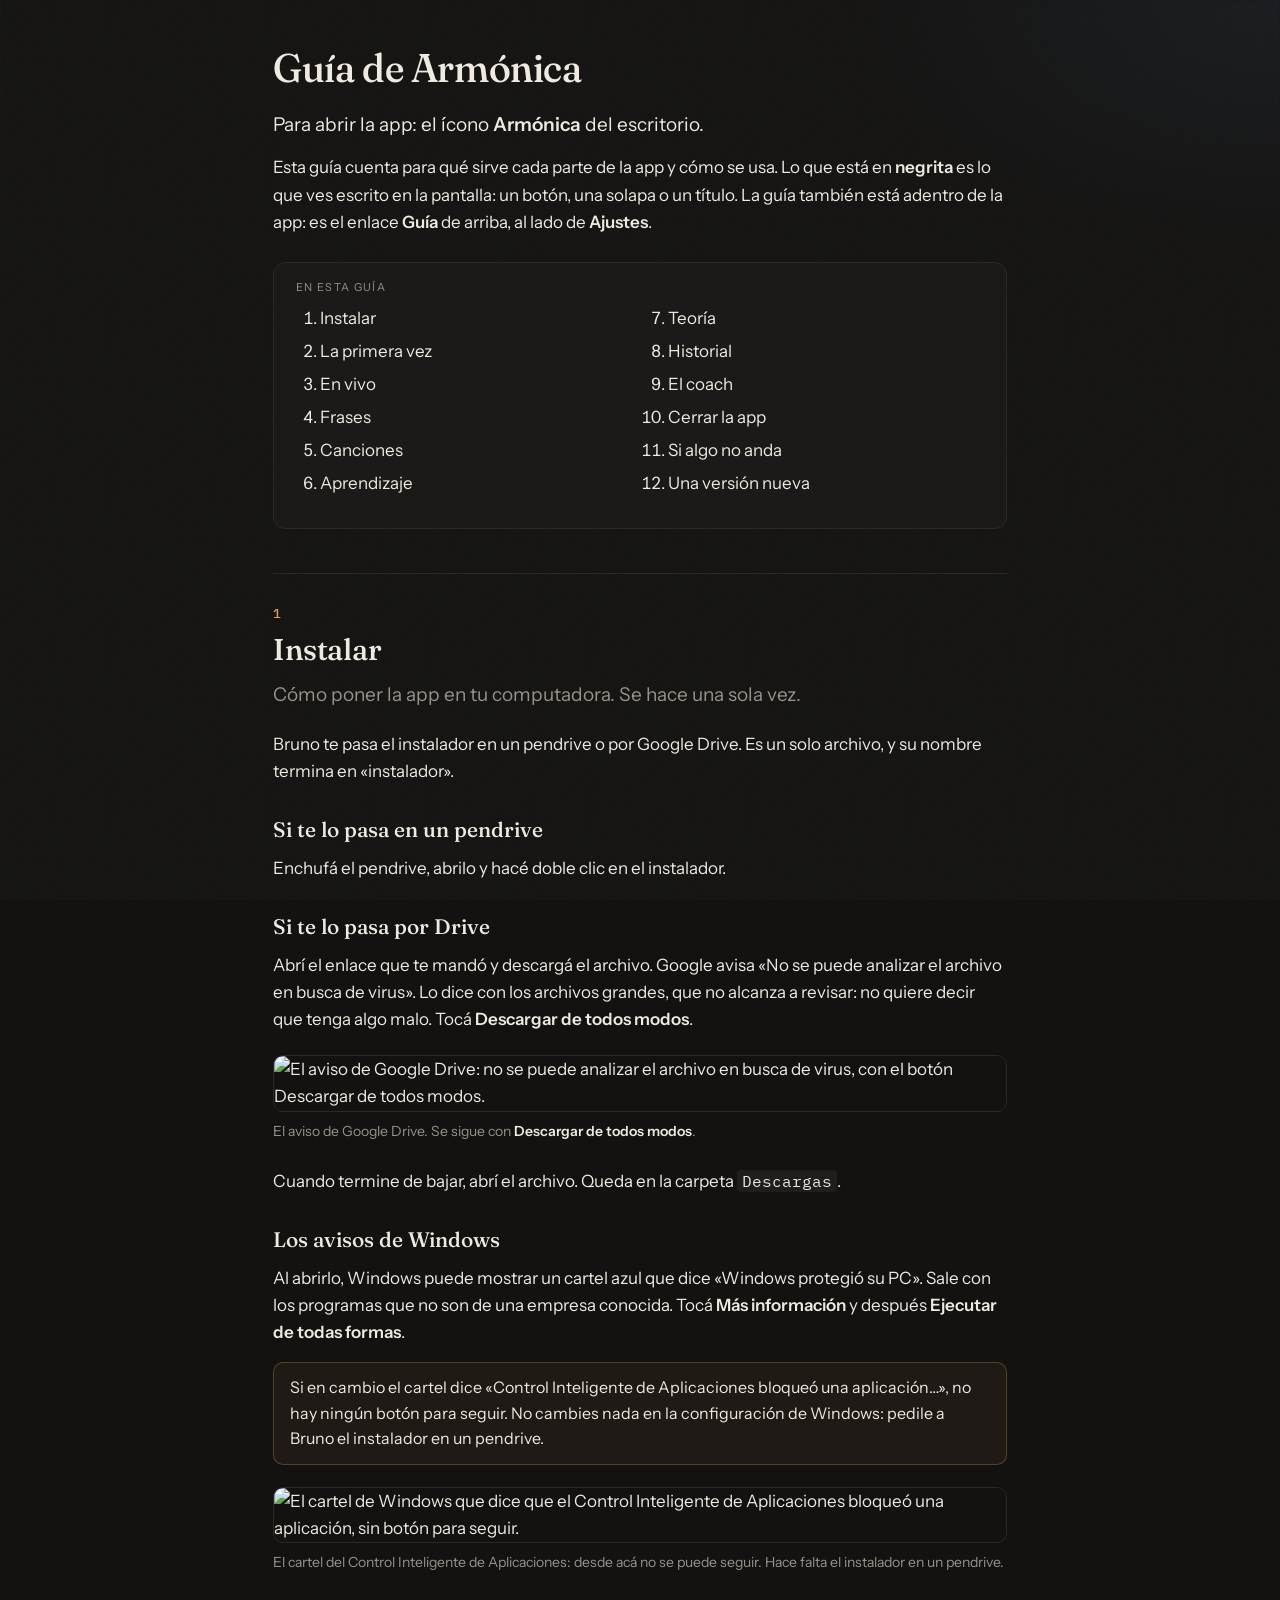
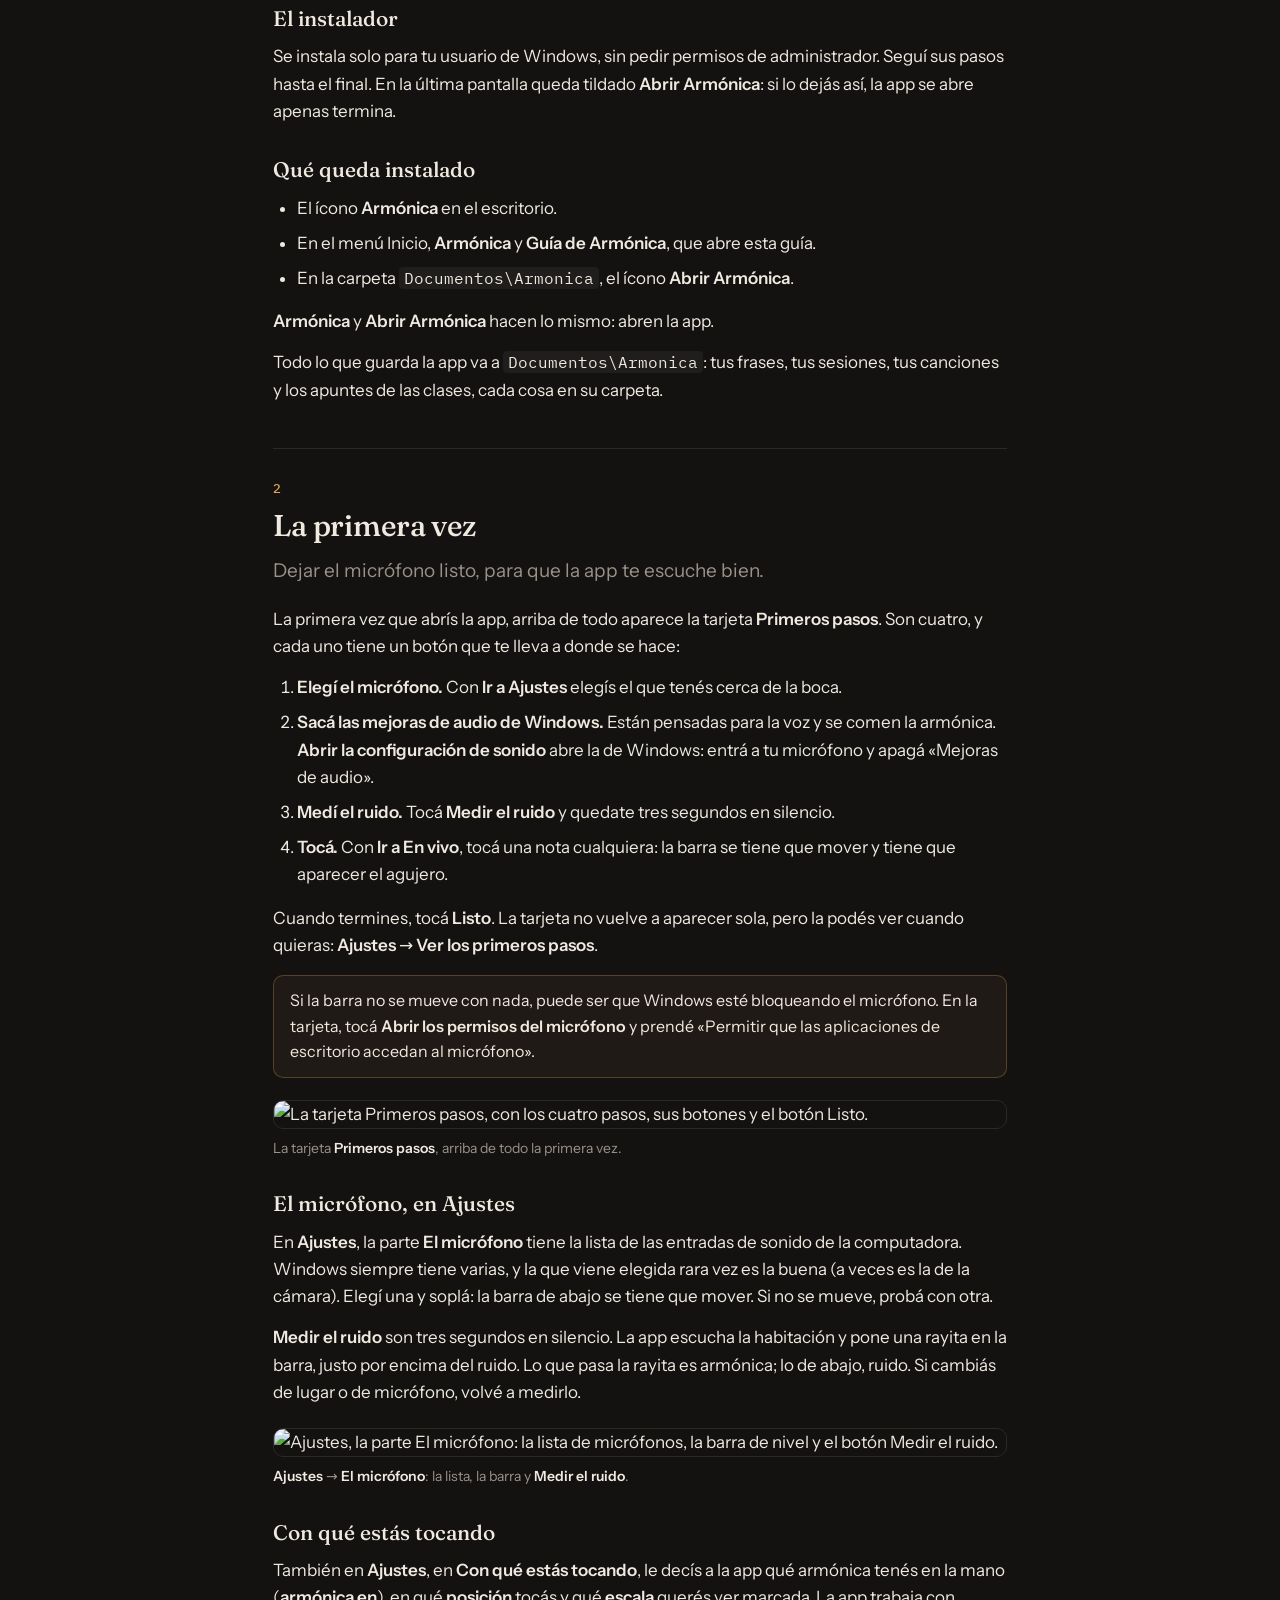
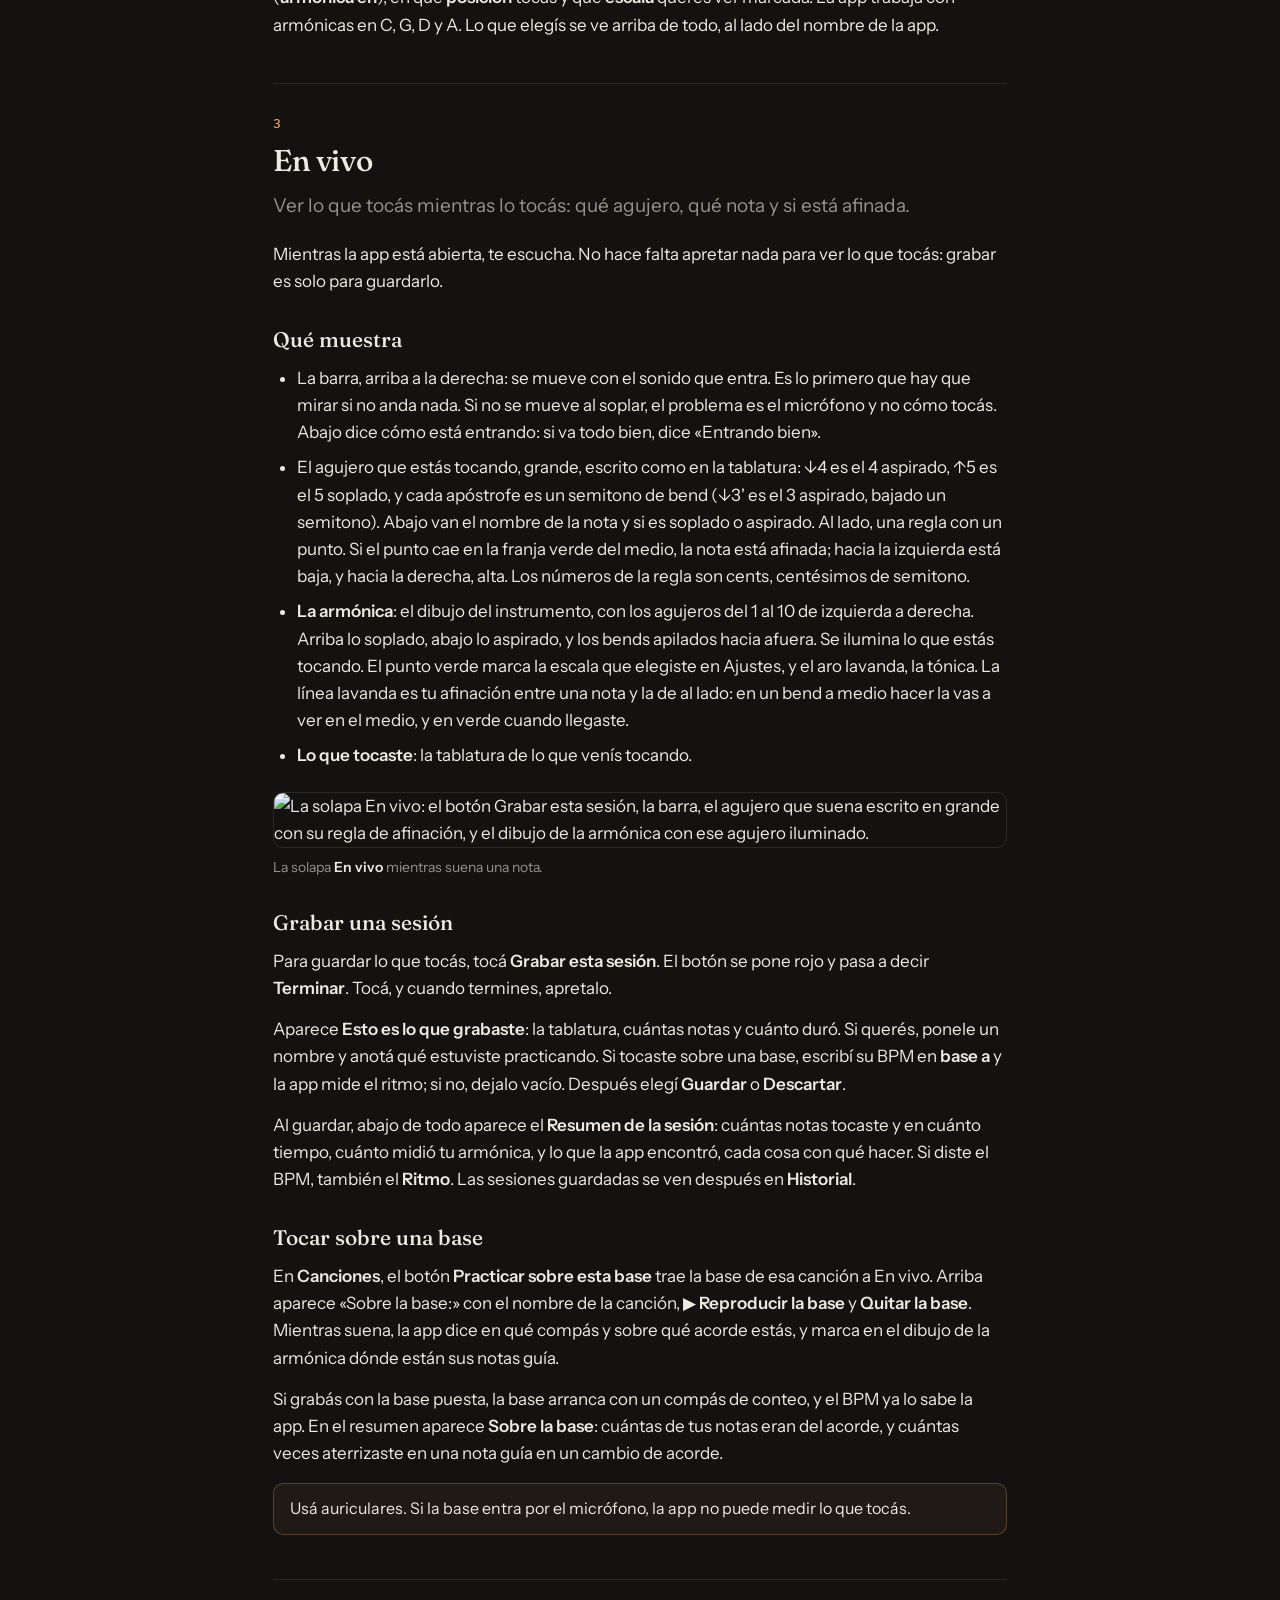
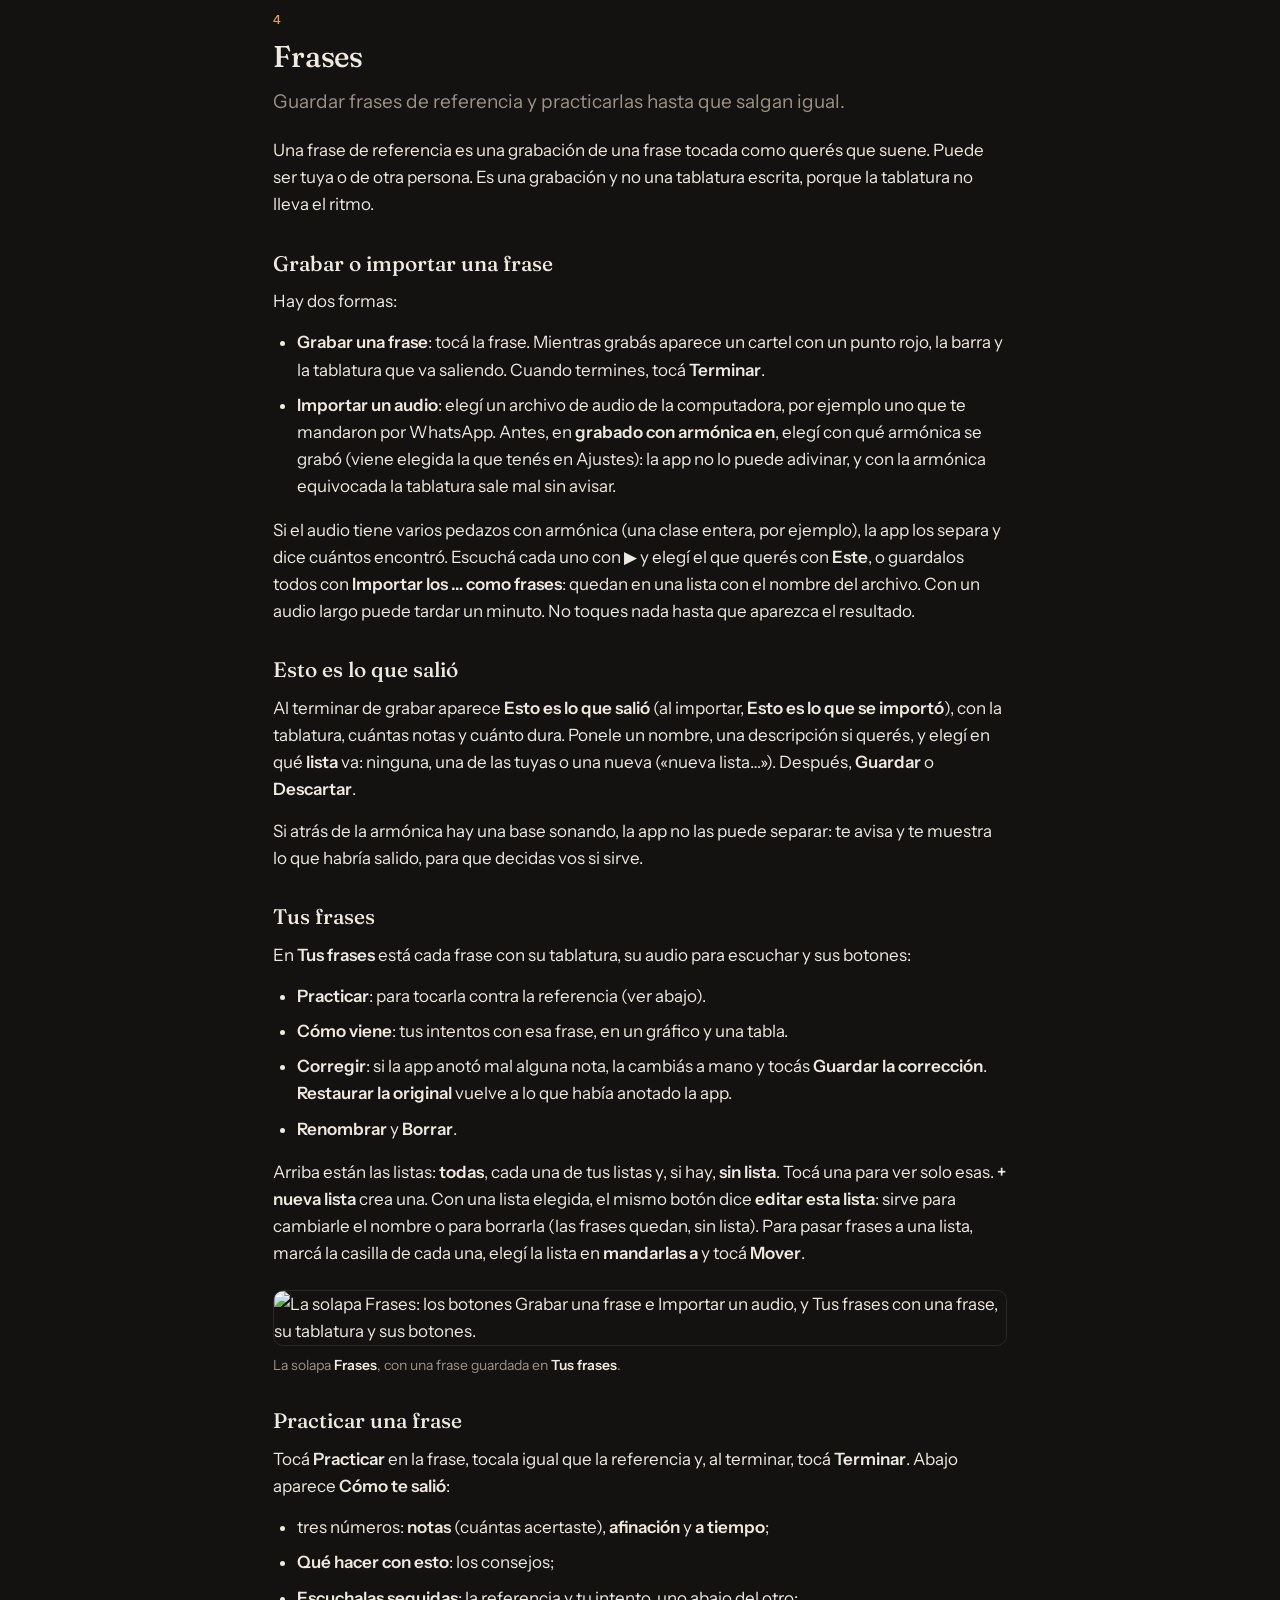
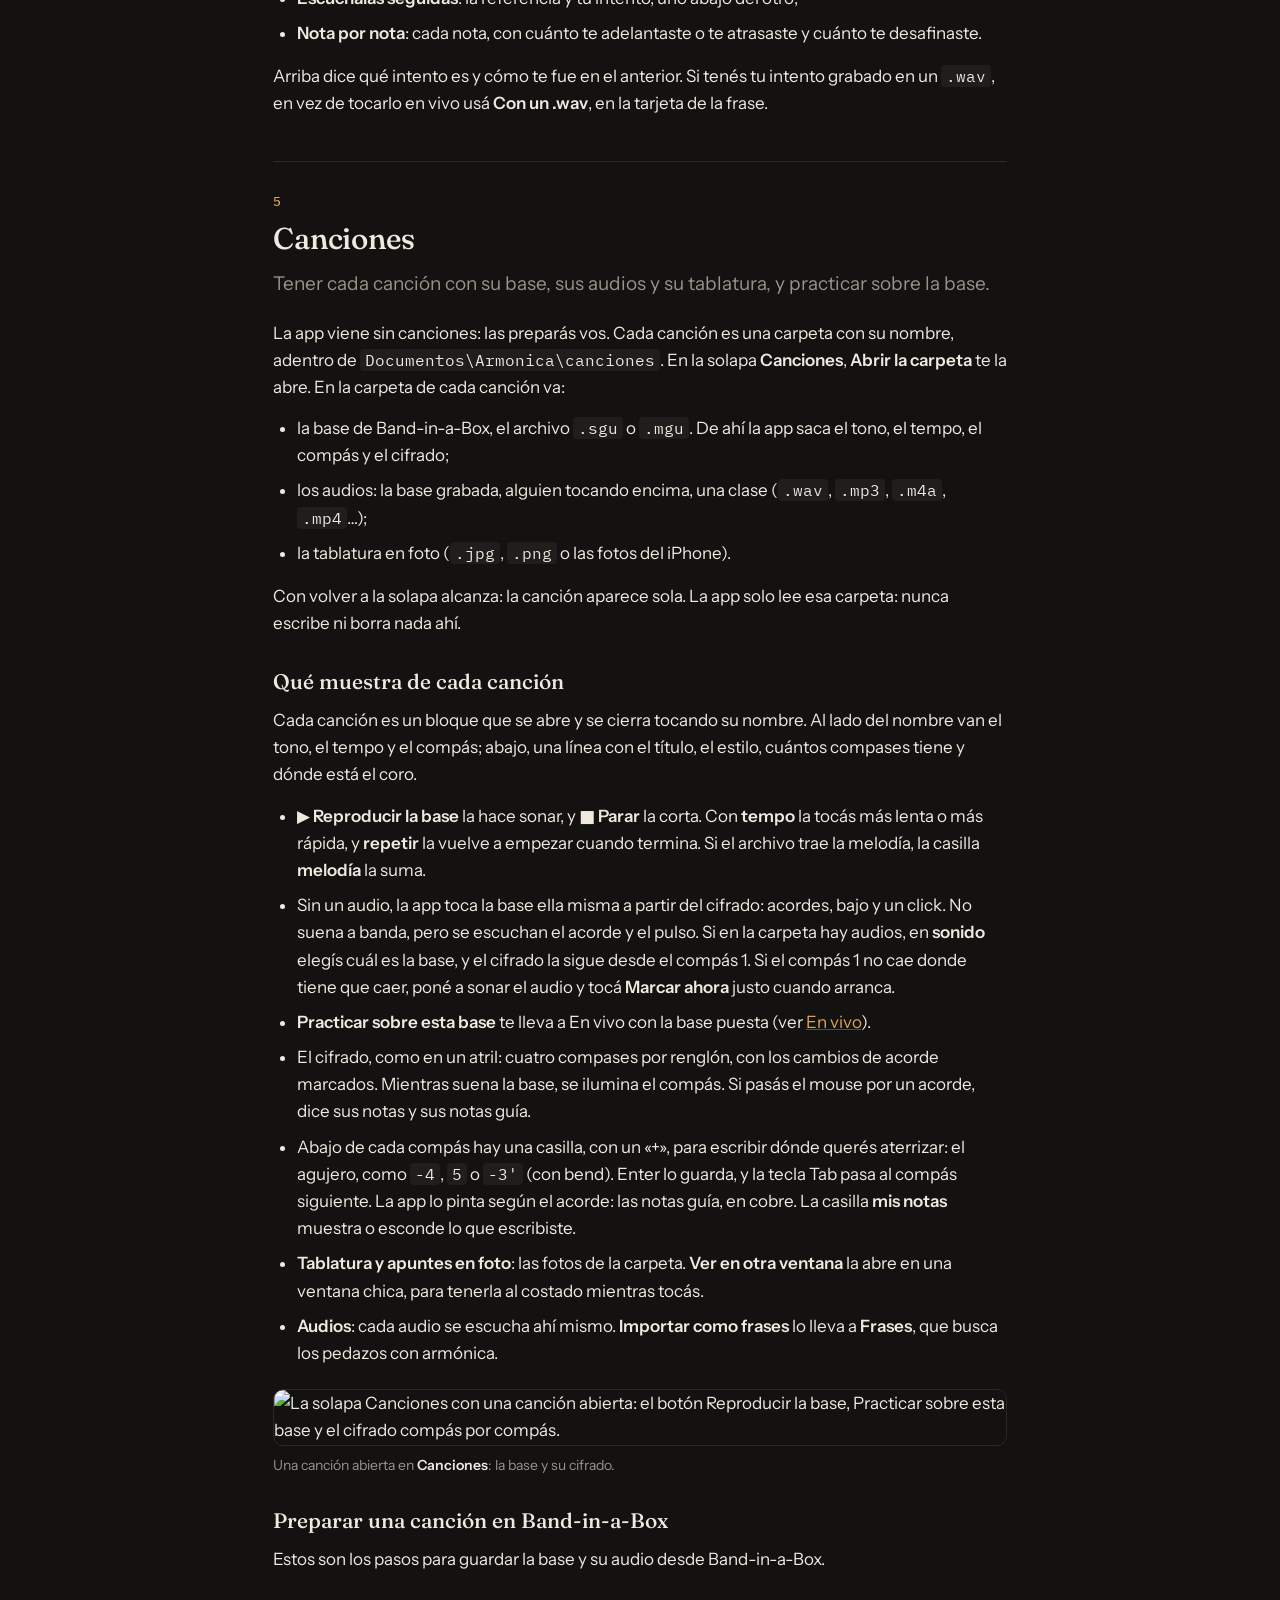
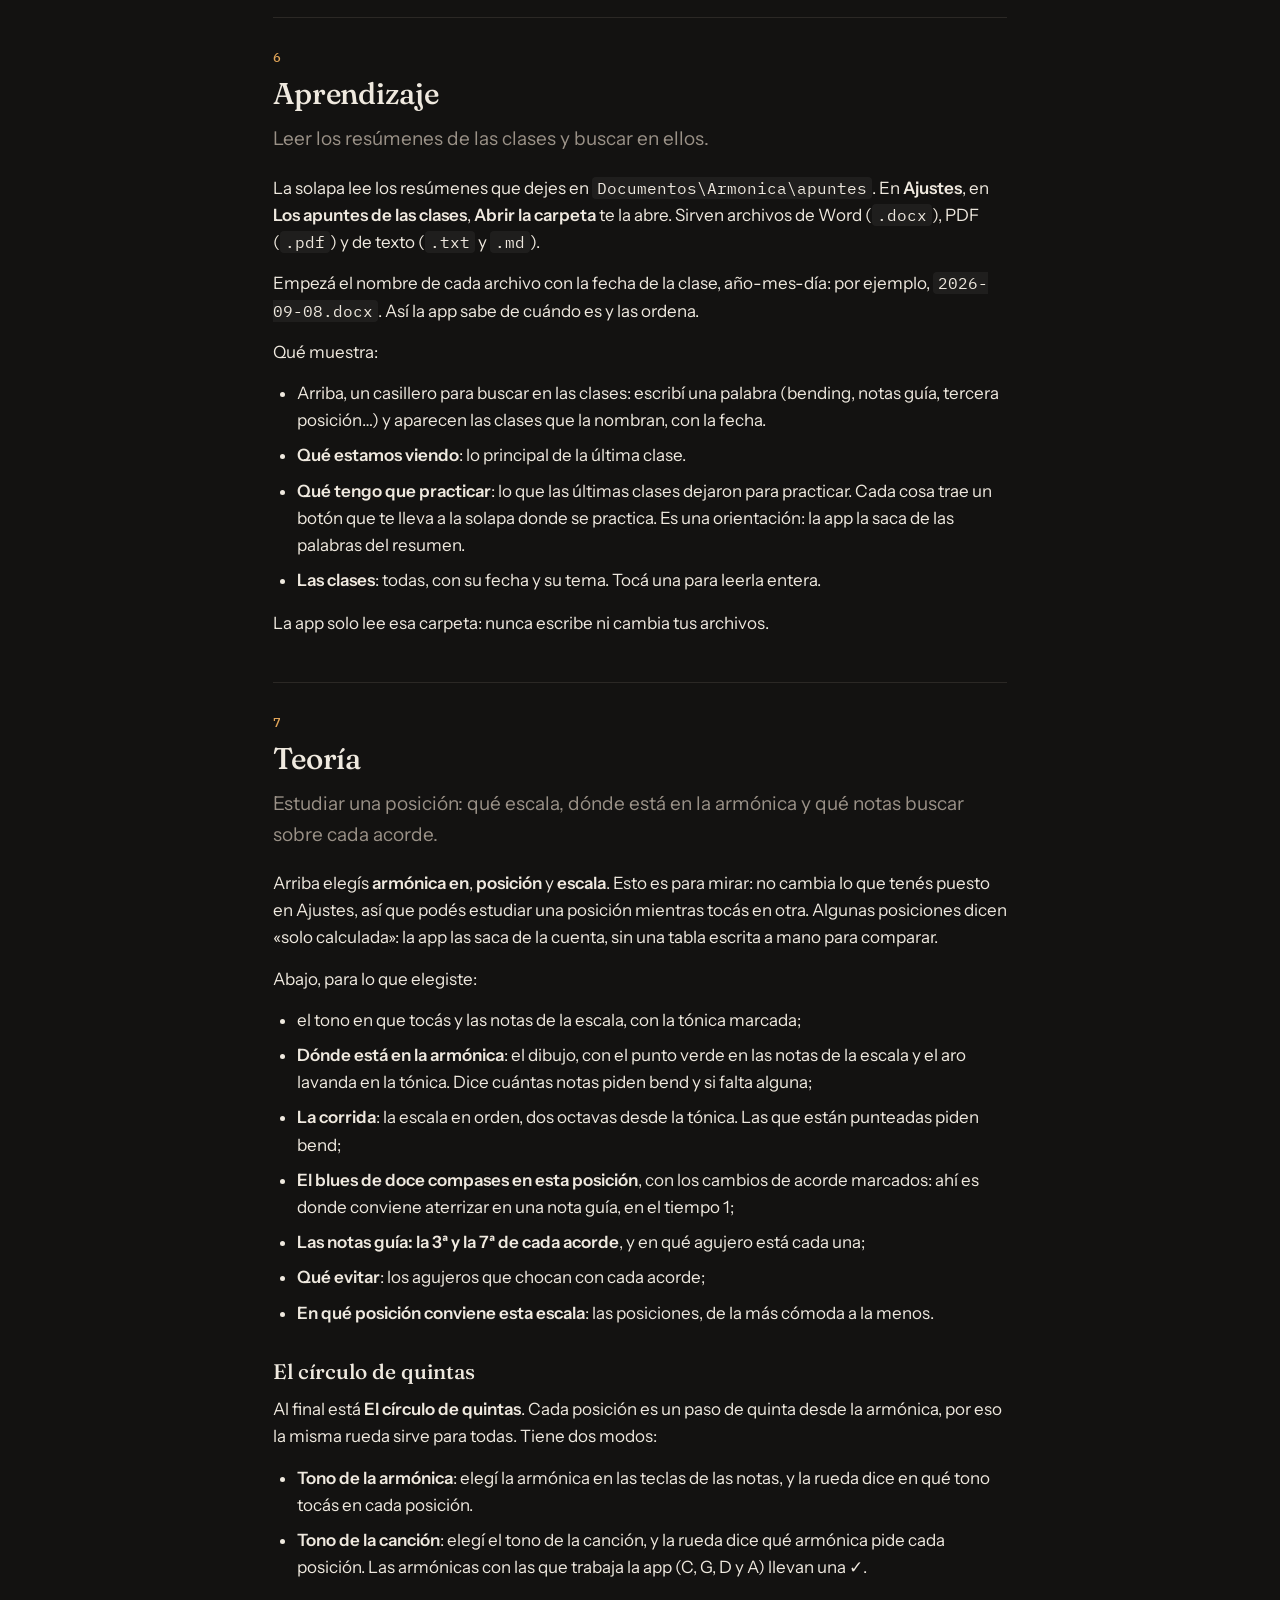
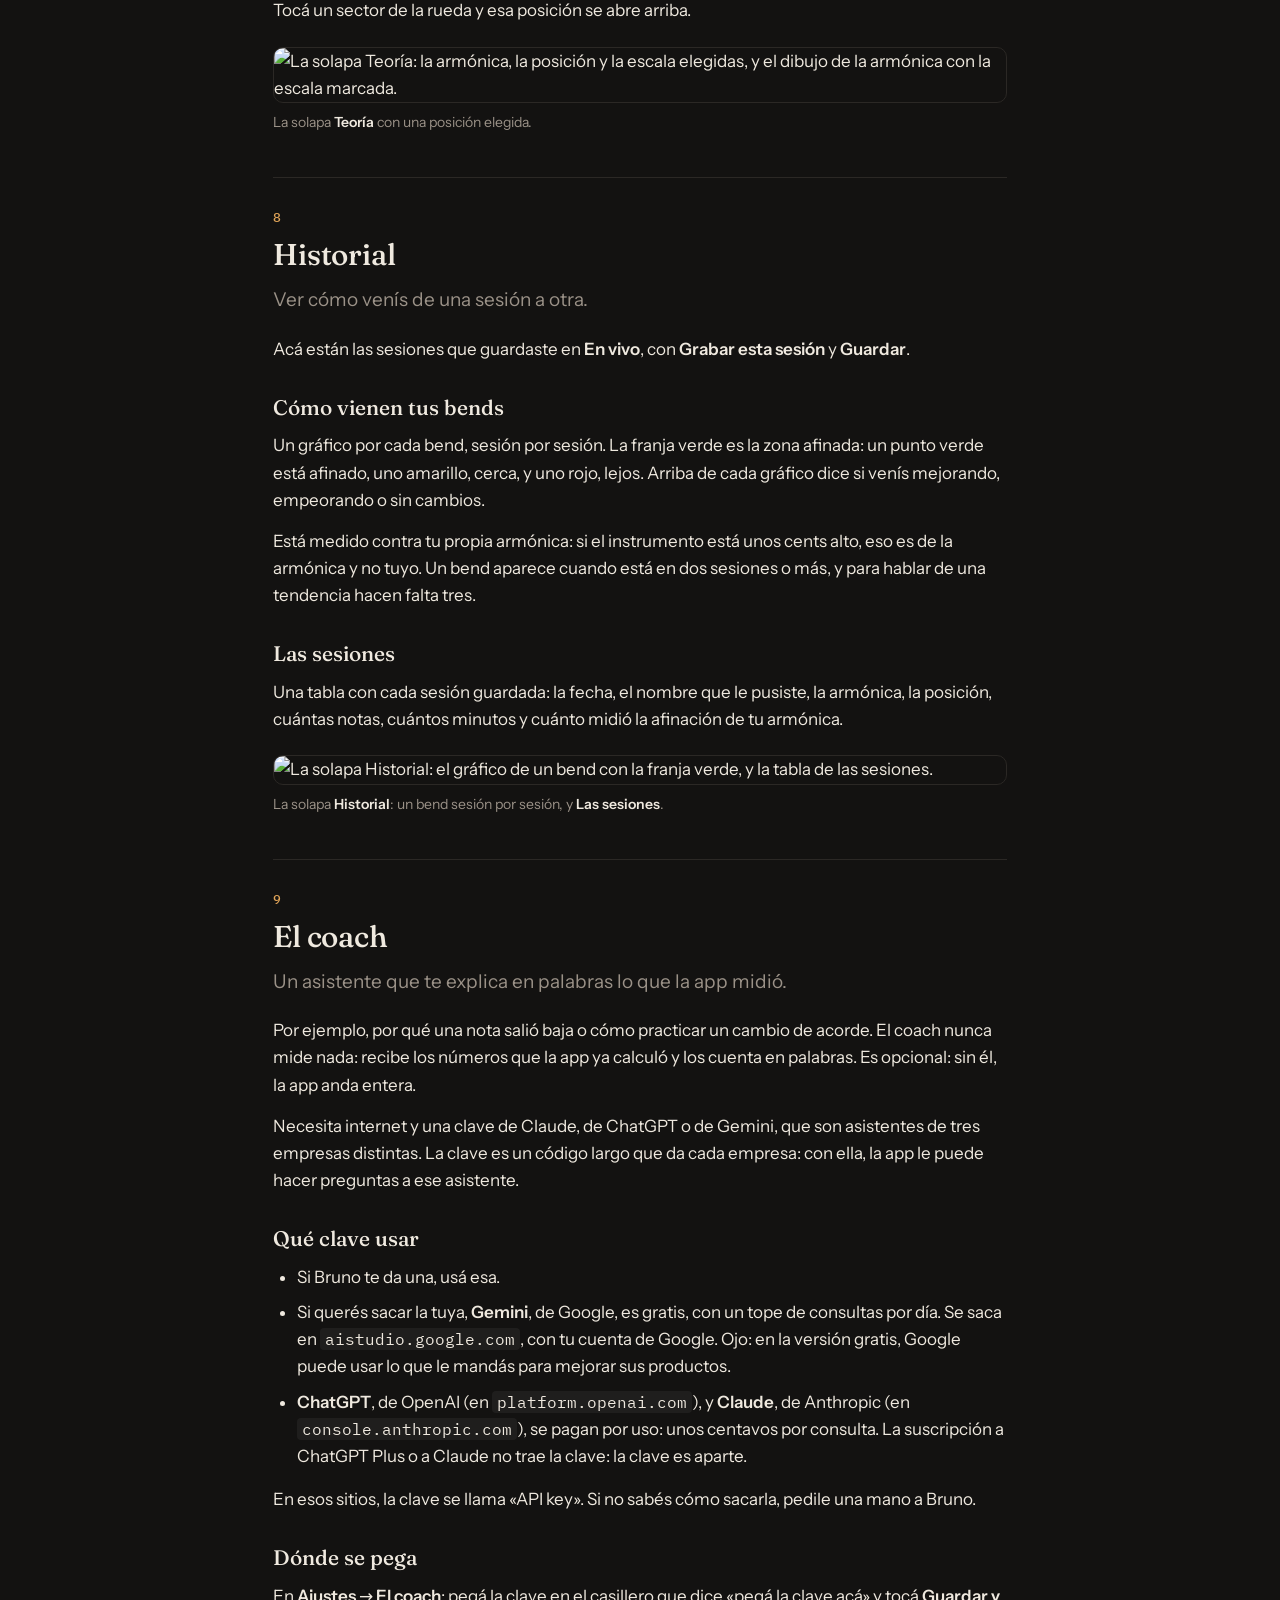
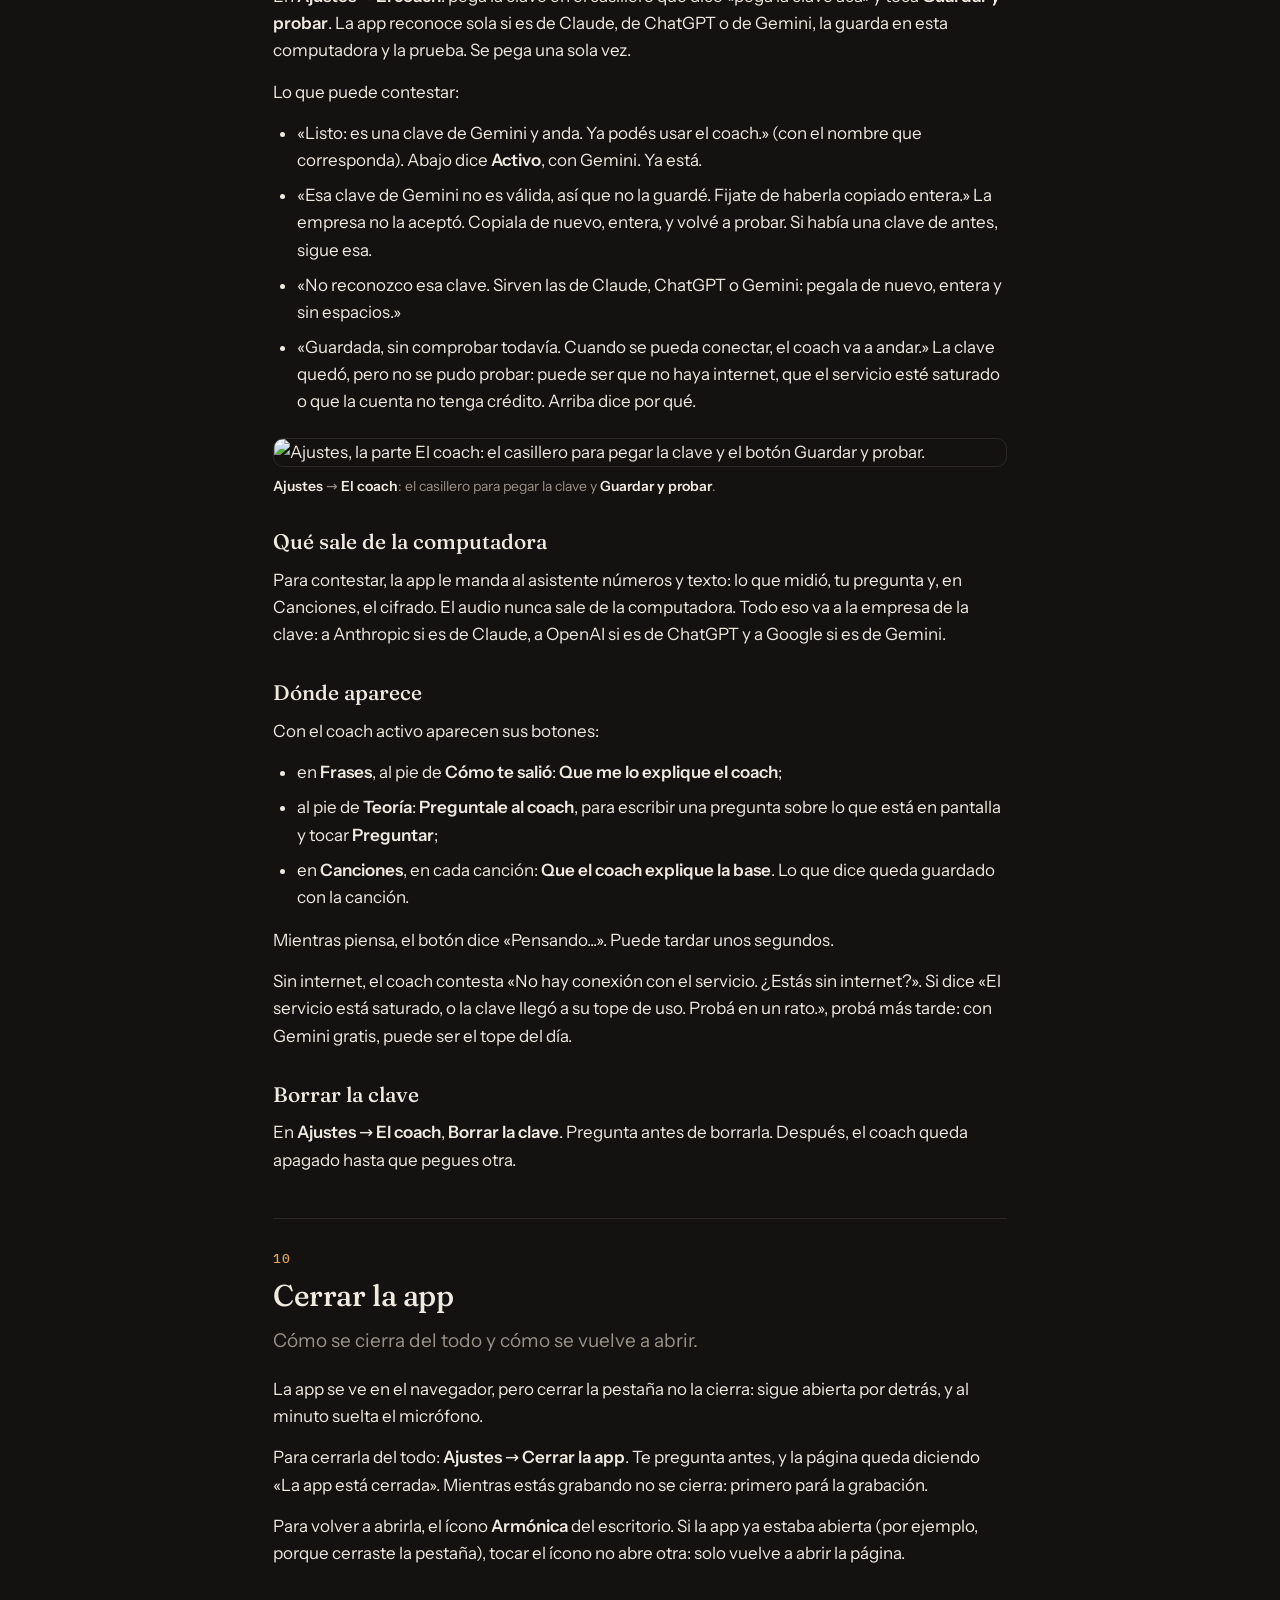
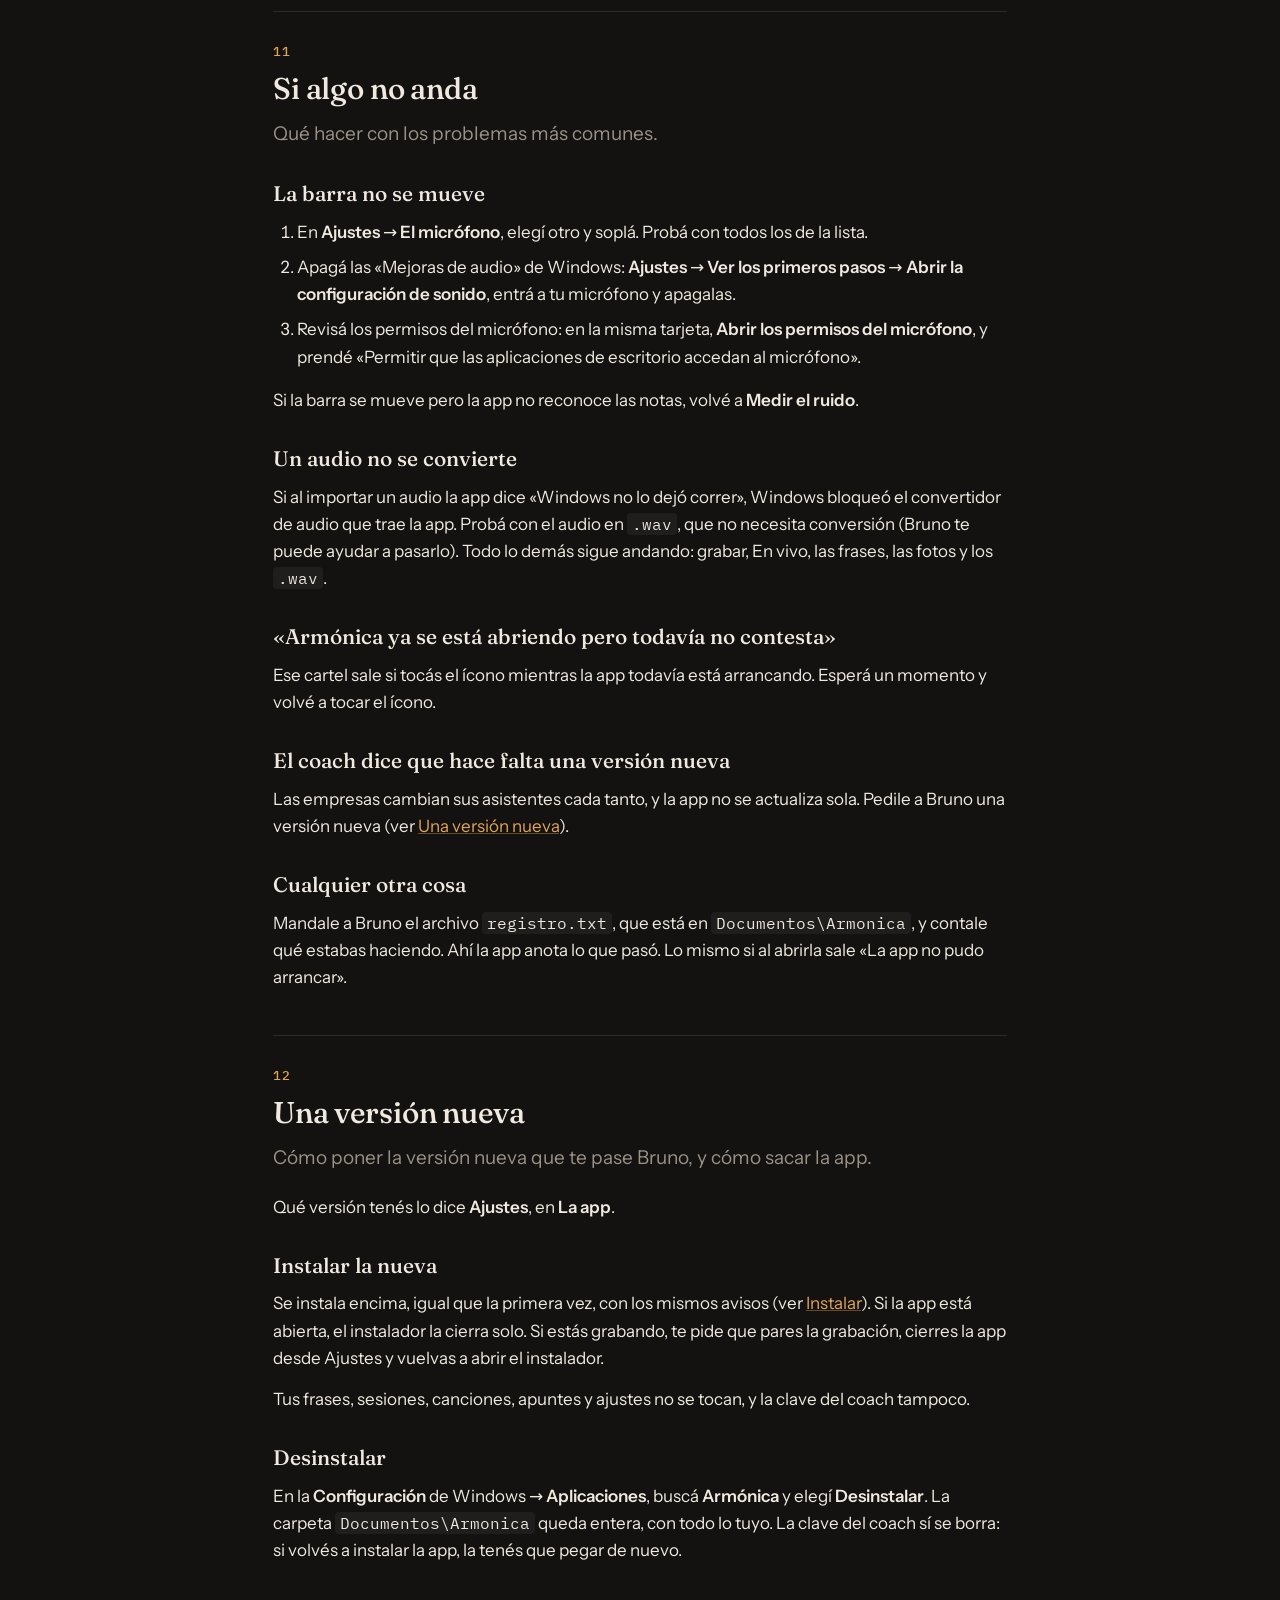
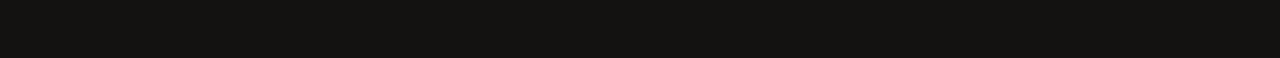
==== commit 26f4e09d: "La guía dice que En vivo muestra en grande el agujero que tocás, escrito como en la tablatura, con e" ====
--- a/armonica/web/guia.html
+++ b/armonica/web/guia.html
@@ -260,9 +260,12 @@
         primero que hay que mirar si no anda nada. Si no se mueve al soplar, el
         problema es el micrófono y no cómo tocás. Abajo dice cómo está entrando:
         si va todo bien, dice «Entrando bien».</li>
-      <li>La nota que suena, grande, y al lado una regla con un punto. Si el
-        punto cae en la franja verde del medio, la nota está afinada; hacia la
-        izquierda está baja, y hacia la derecha, alta. Los números de la regla
+      <li>El agujero que estás tocando, grande, escrito como en la tablatura:
+        ↓4 es el 4 aspirado, ↑5 es el 5 soplado, y cada apóstrofe es un semitono
+        de bend (↓3' es el 3 aspirado, bajado un semitono). Abajo van el nombre
+        de la nota y si es soplado o aspirado. Al lado, una regla con un punto.
+        Si el punto cae en la franja verde del medio, la nota está afinada; hacia
+        la izquierda está baja, y hacia la derecha, alta. Los números de la regla
         son cents, centésimos de semitono.</li>
       <li><strong>La armónica</strong>: el dibujo del instrumento, con los
         agujeros del 1 al 10 de izquierda a derecha. Arriba lo soplado, abajo lo
@@ -275,7 +278,7 @@
         tocando.</li>
     </ul>
     <figure>
-      <img src="guia/en-vivo.png" alt="La solapa En vivo: el botón Grabar esta sesión, la barra, la nota grande con su regla y el dibujo de la armónica con un agujero iluminado.">
+      <img src="guia/en-vivo.png" alt="La solapa En vivo: el botón Grabar esta sesión, la barra, el agujero que suena escrito en grande con su regla de afinación, y el dibujo de la armónica con ese agujero iluminado.">
       <figcaption>La solapa <strong>En vivo</strong> mientras suena una nota.</figcaption>
     </figure>
 
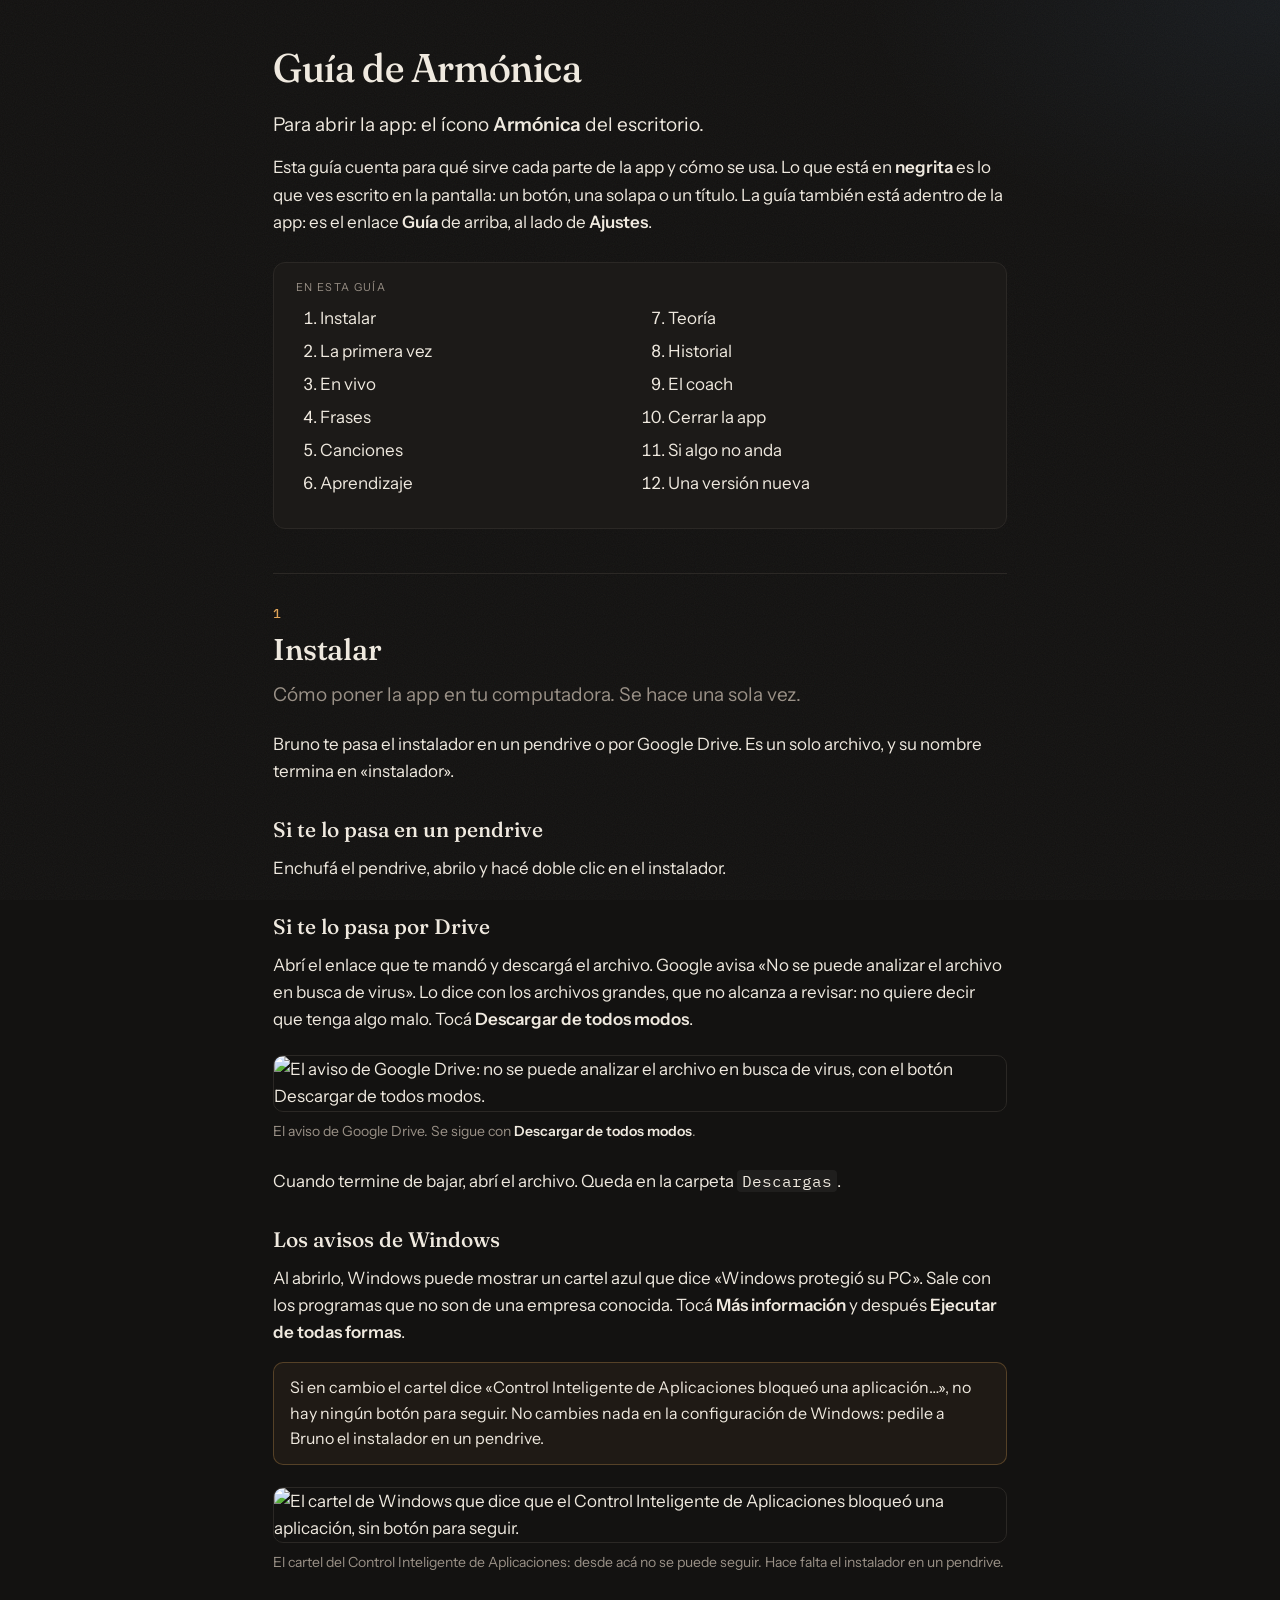
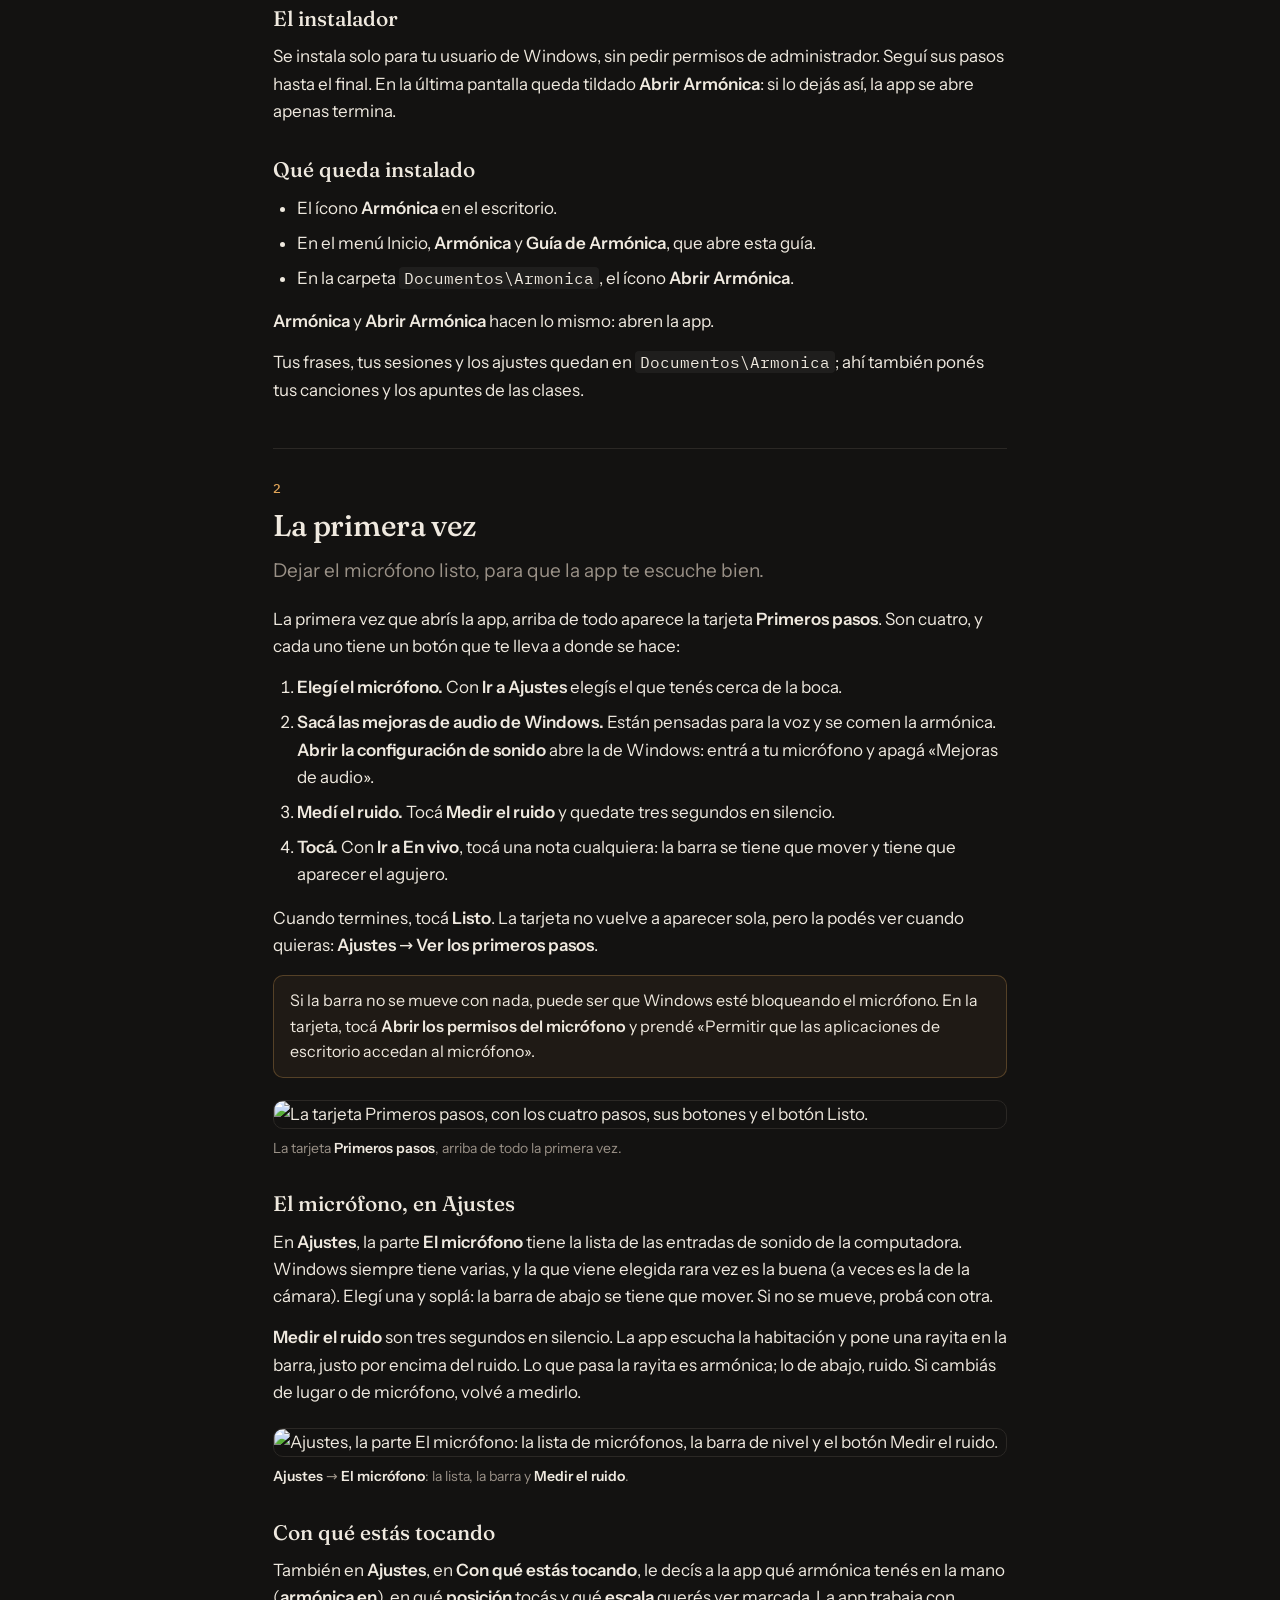
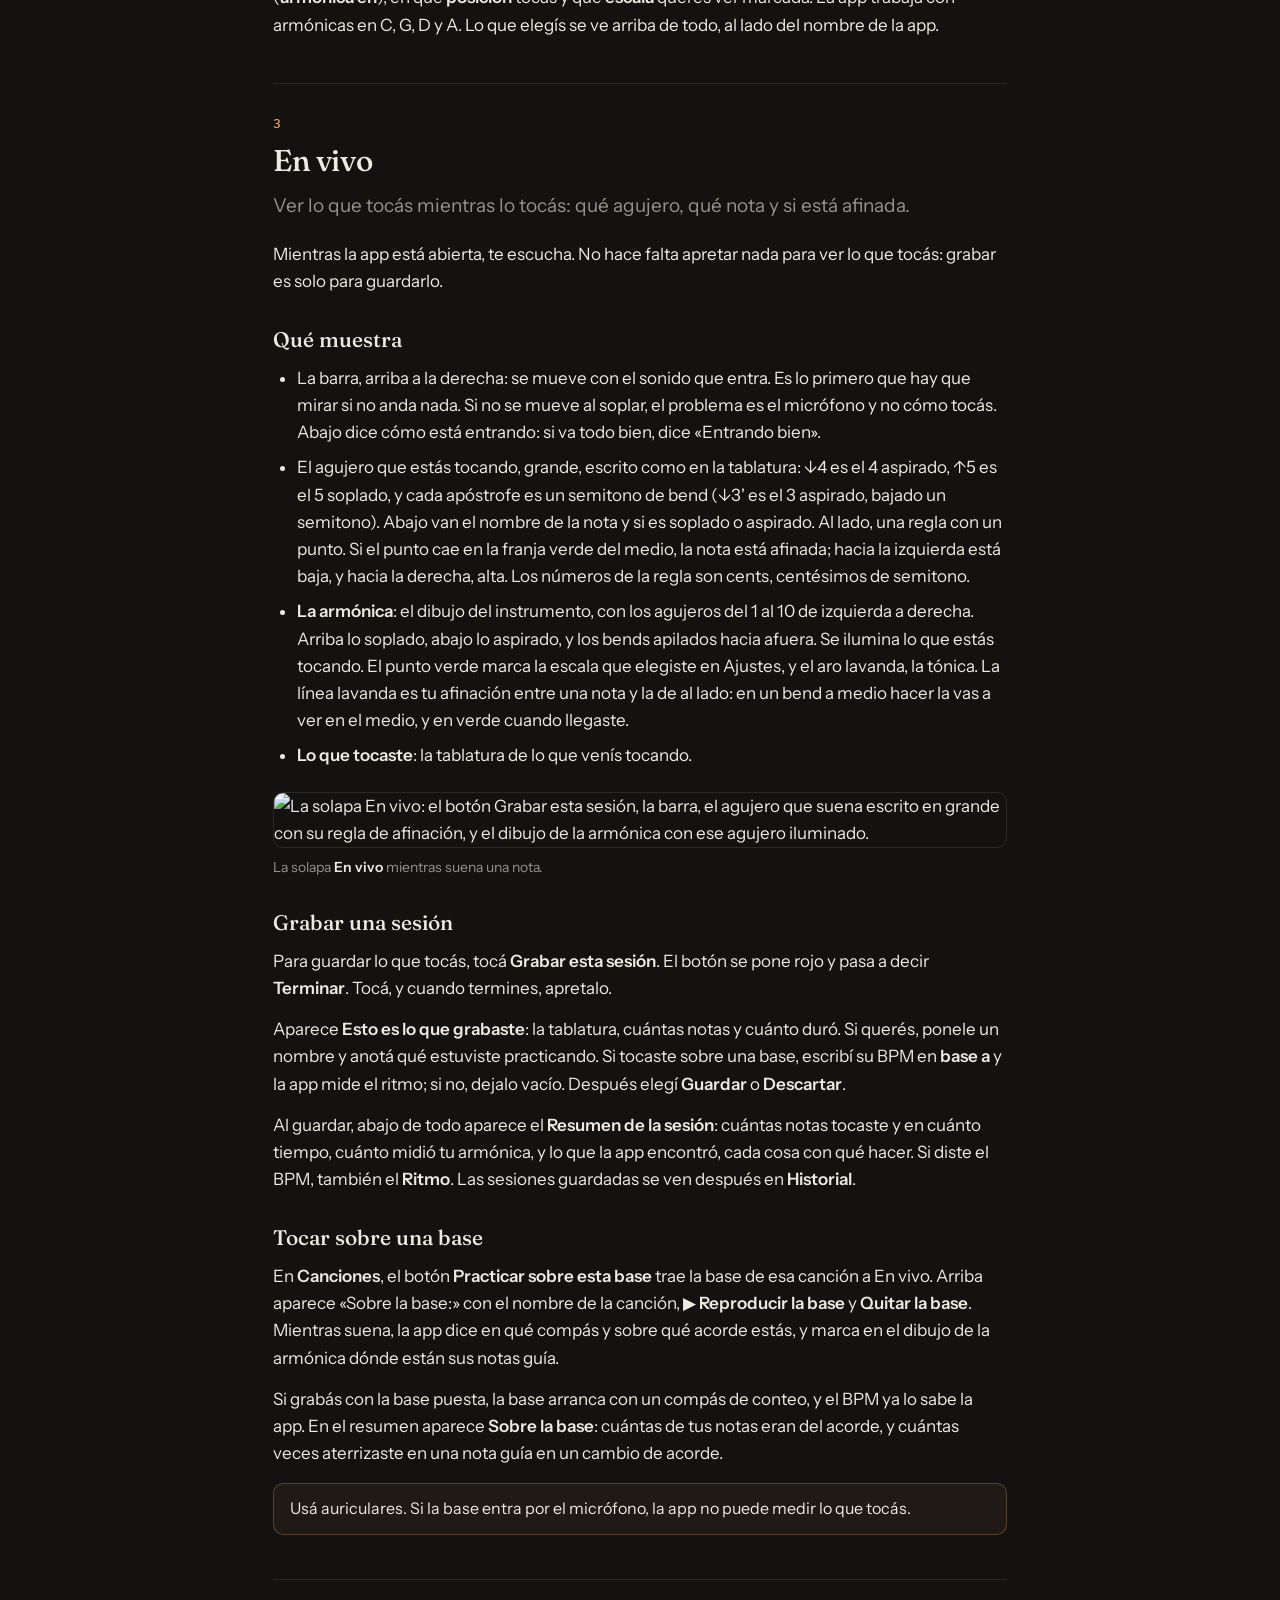
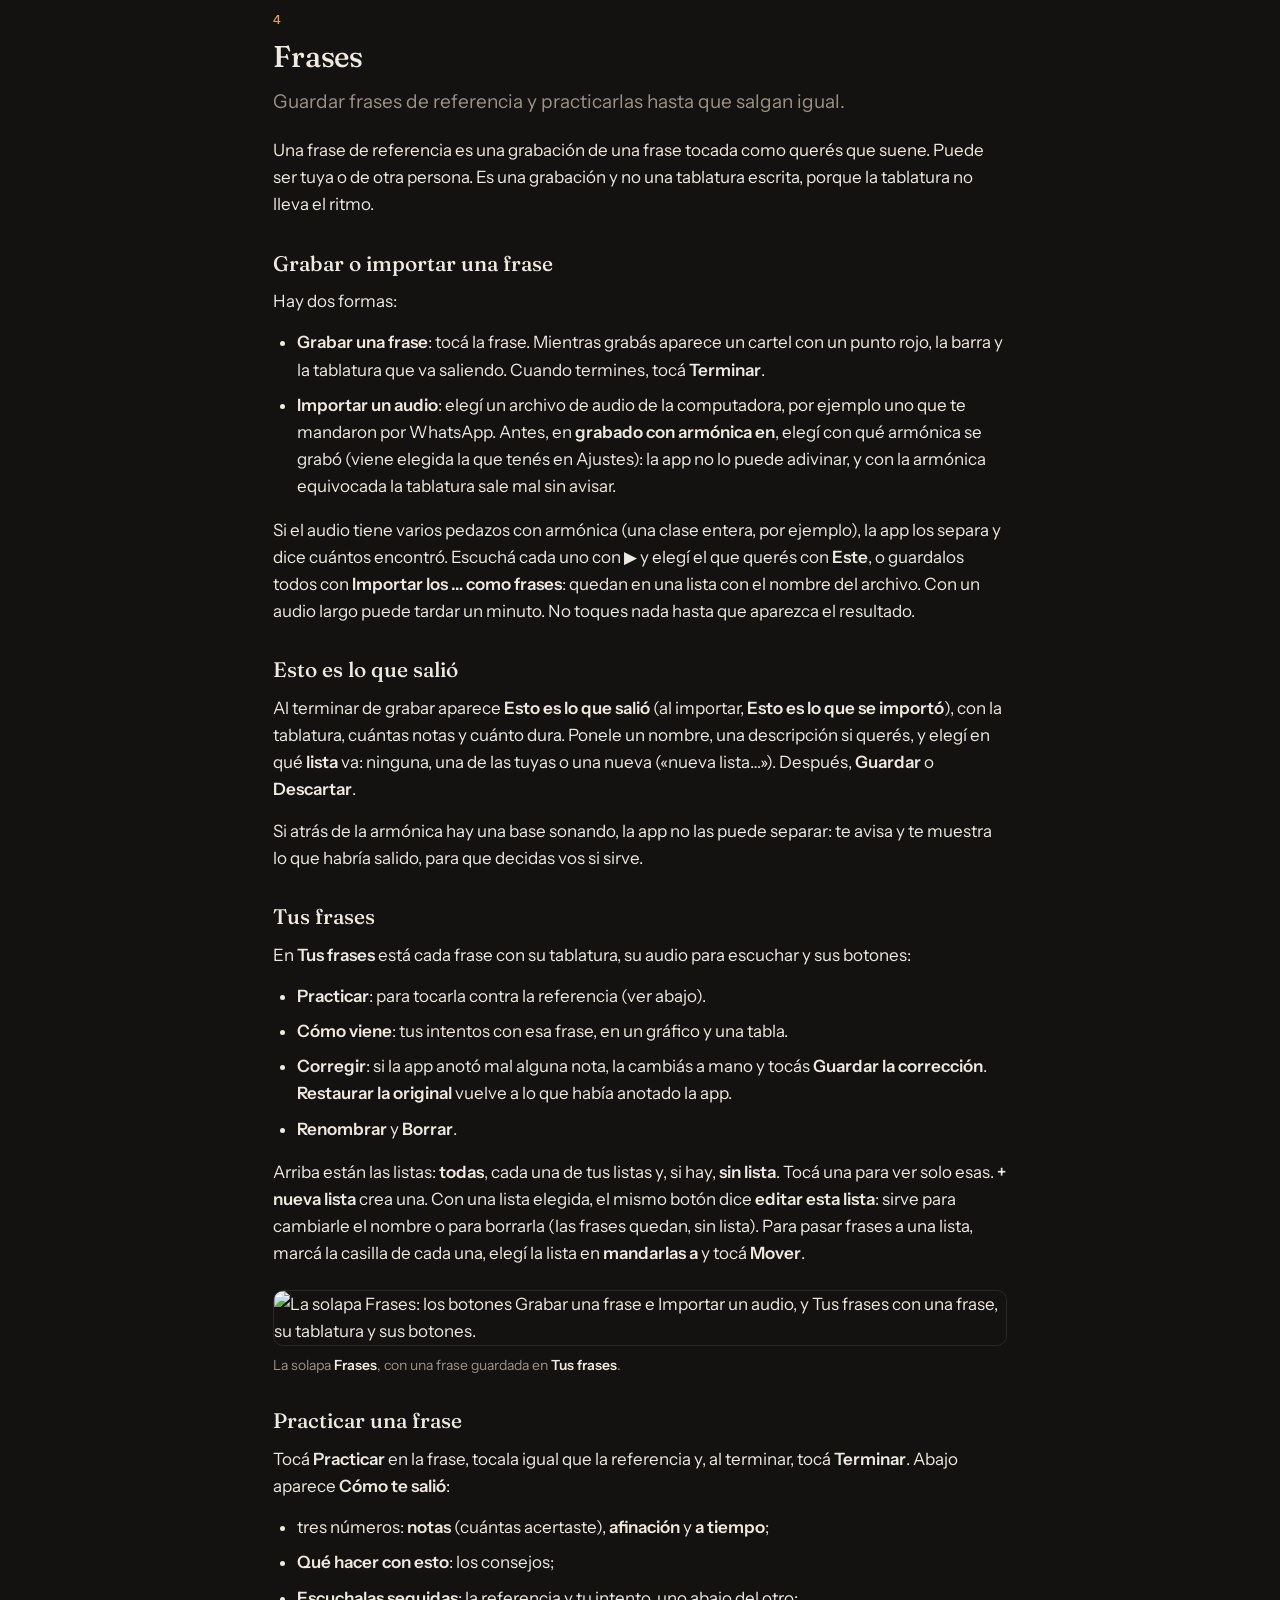
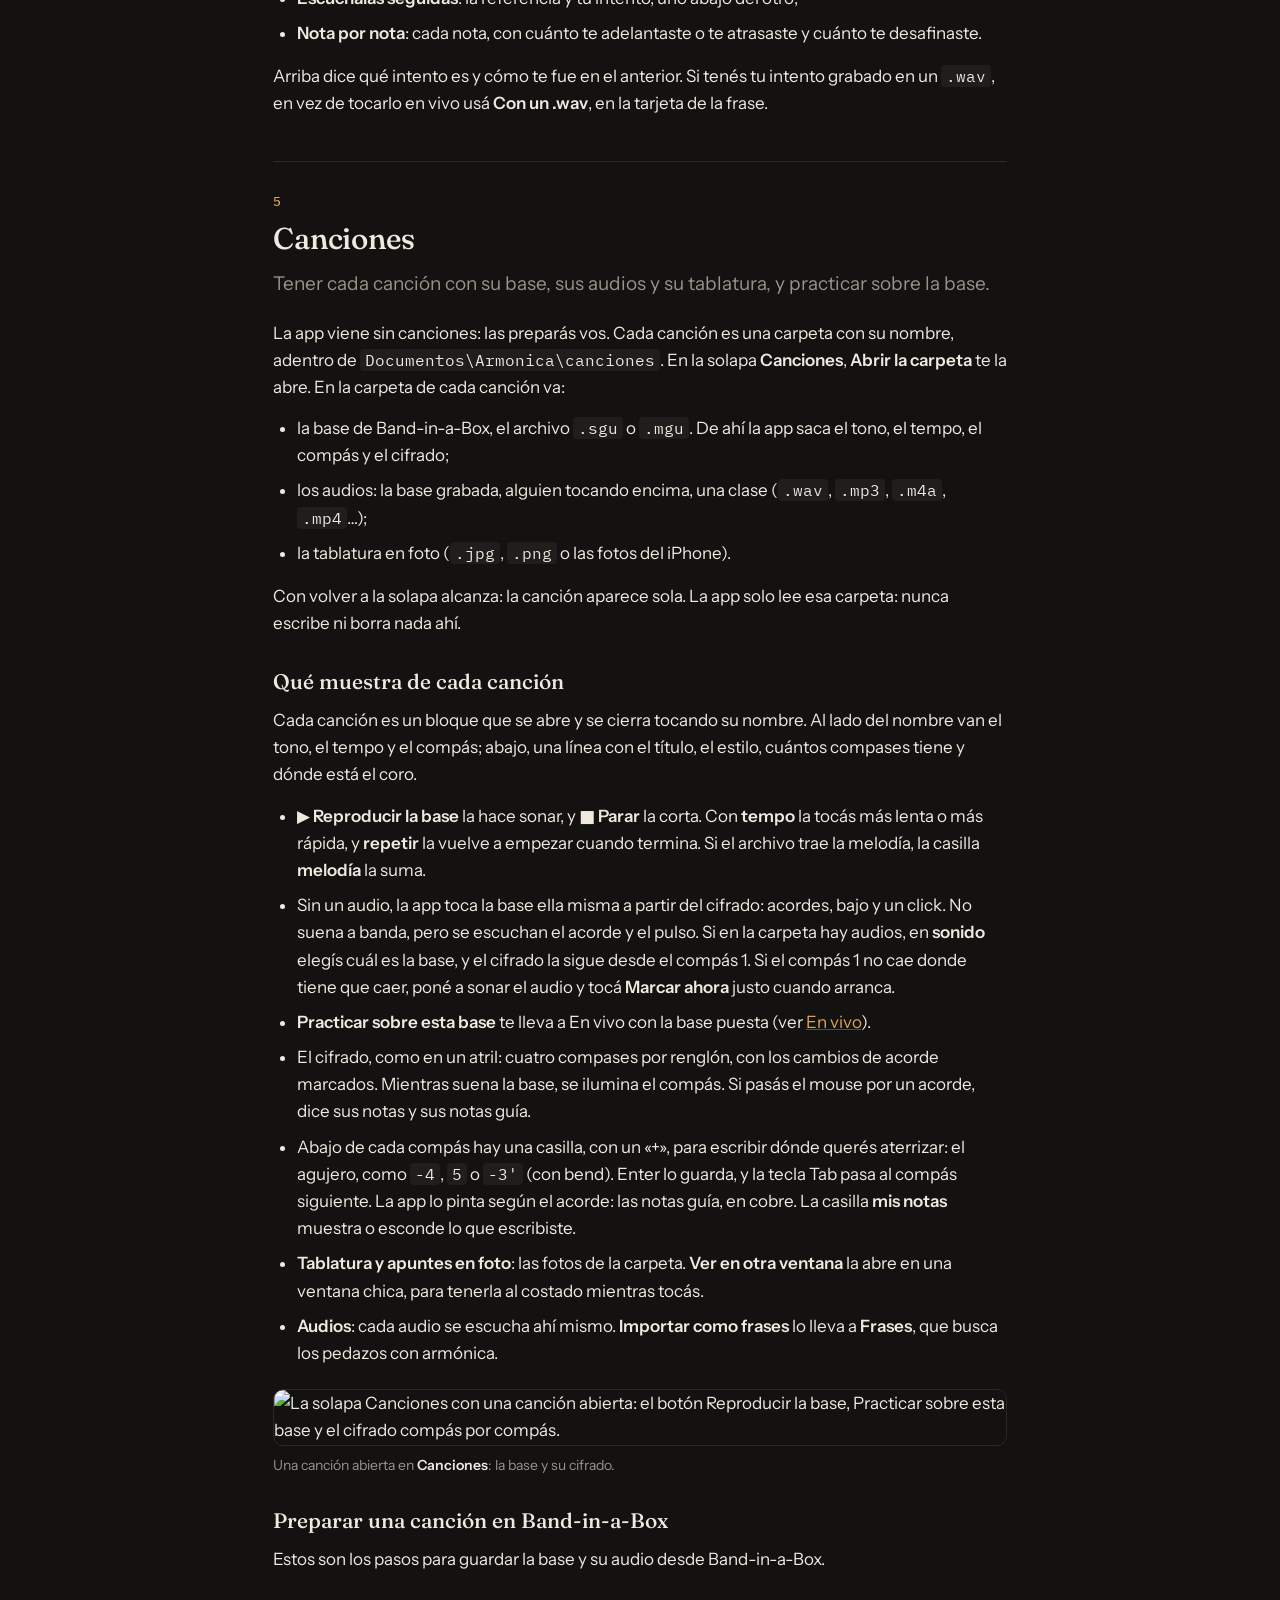
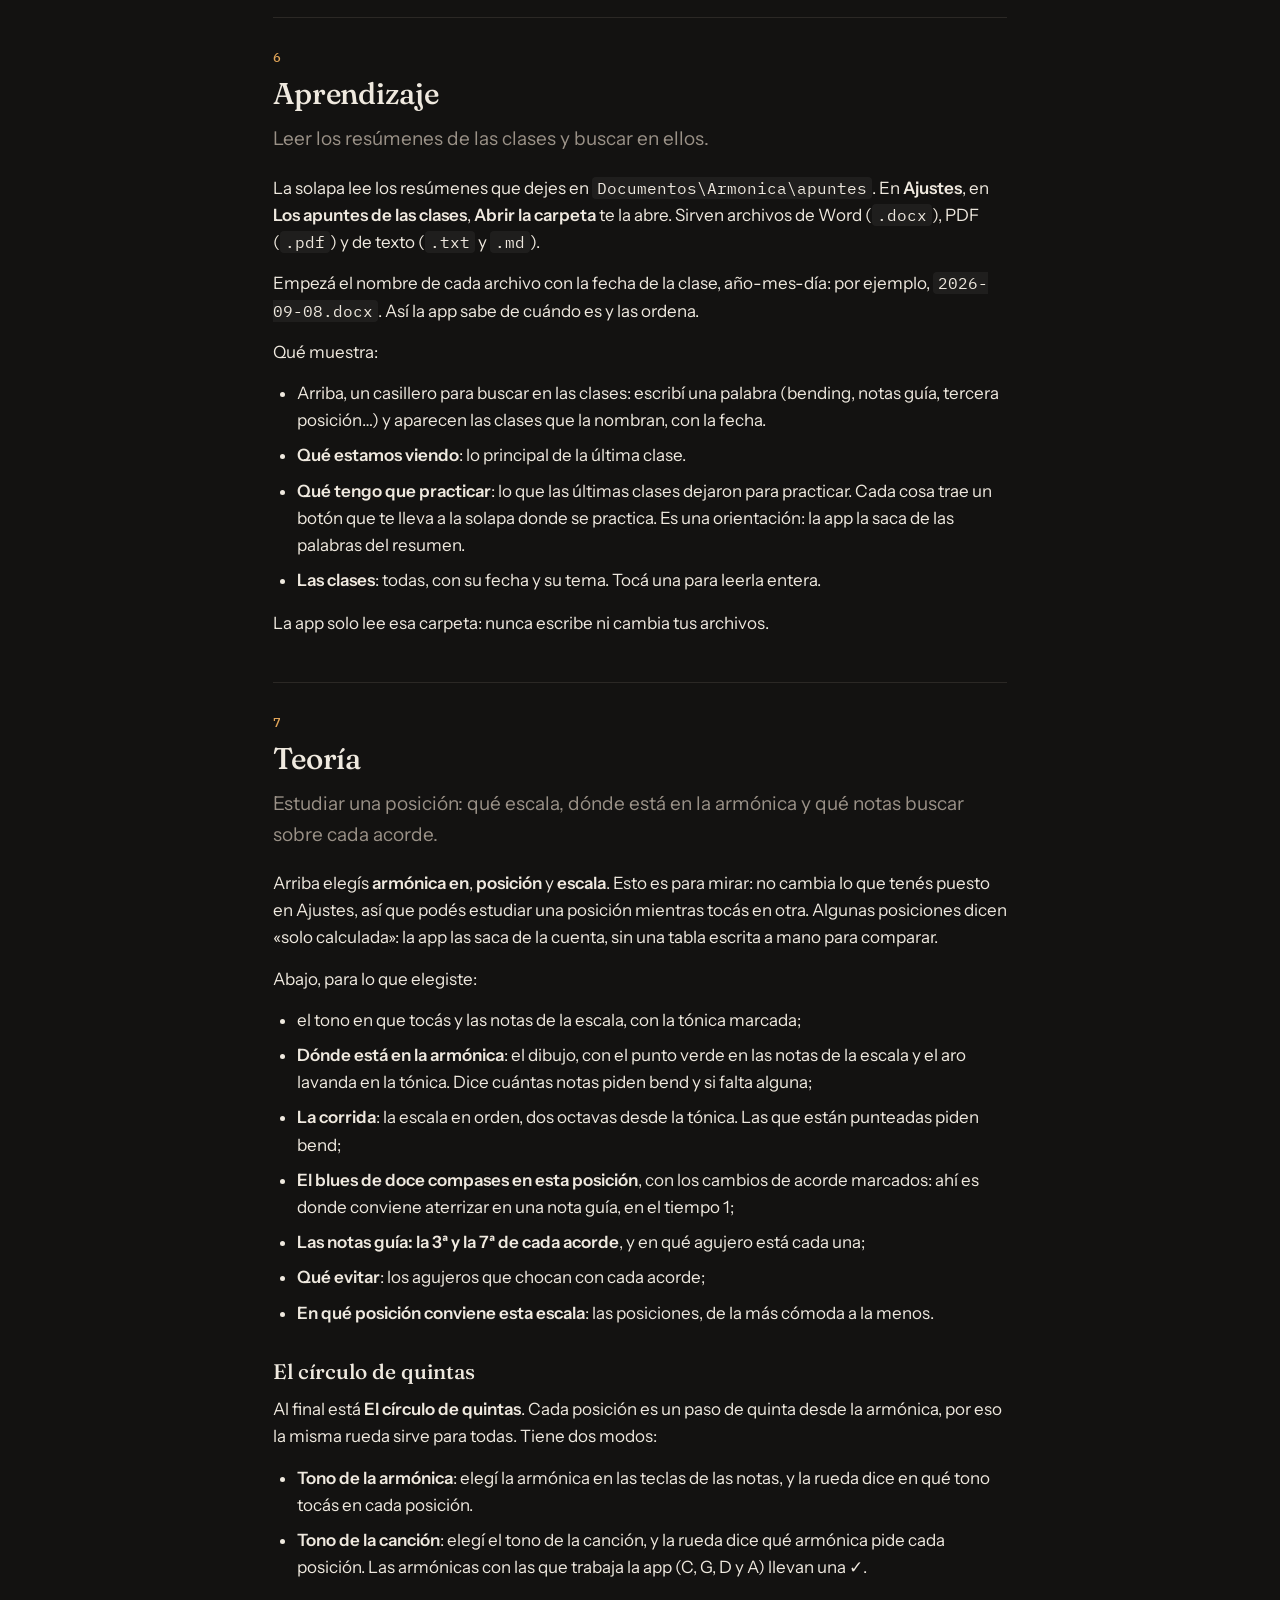
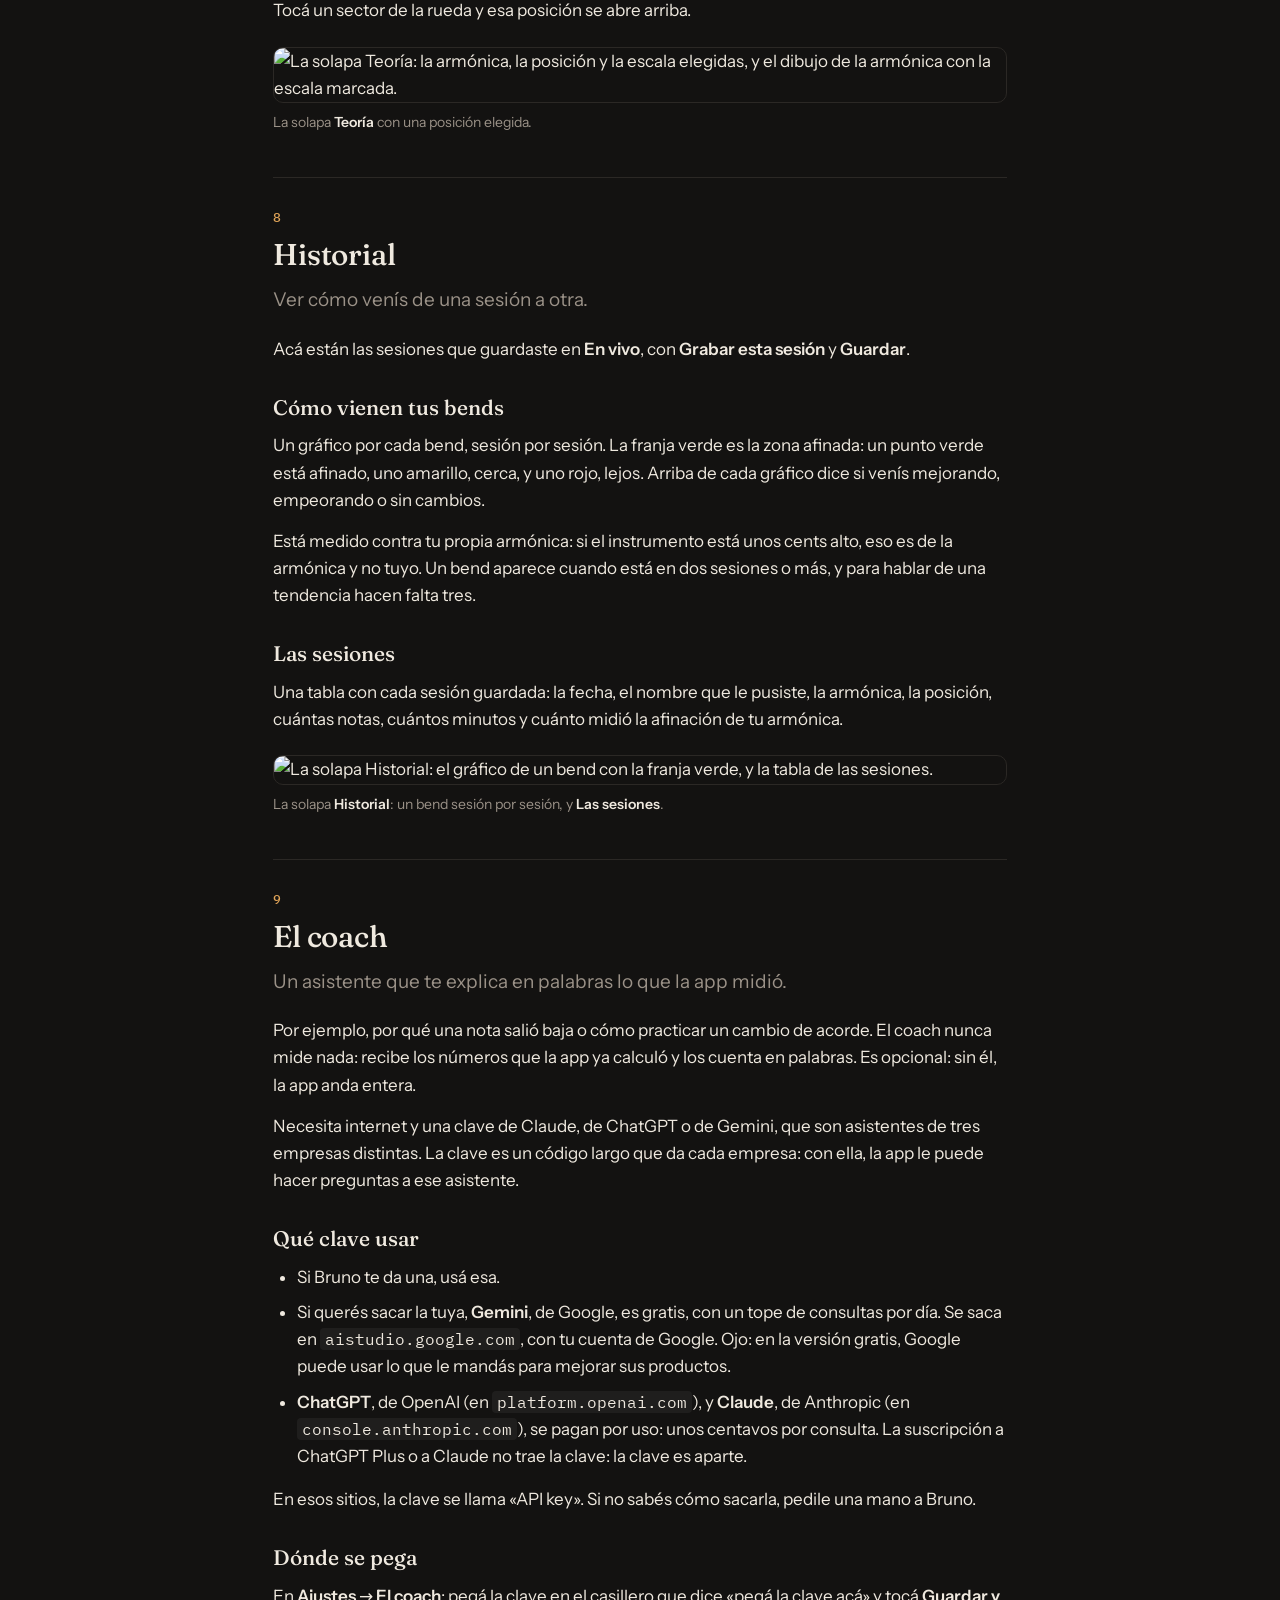
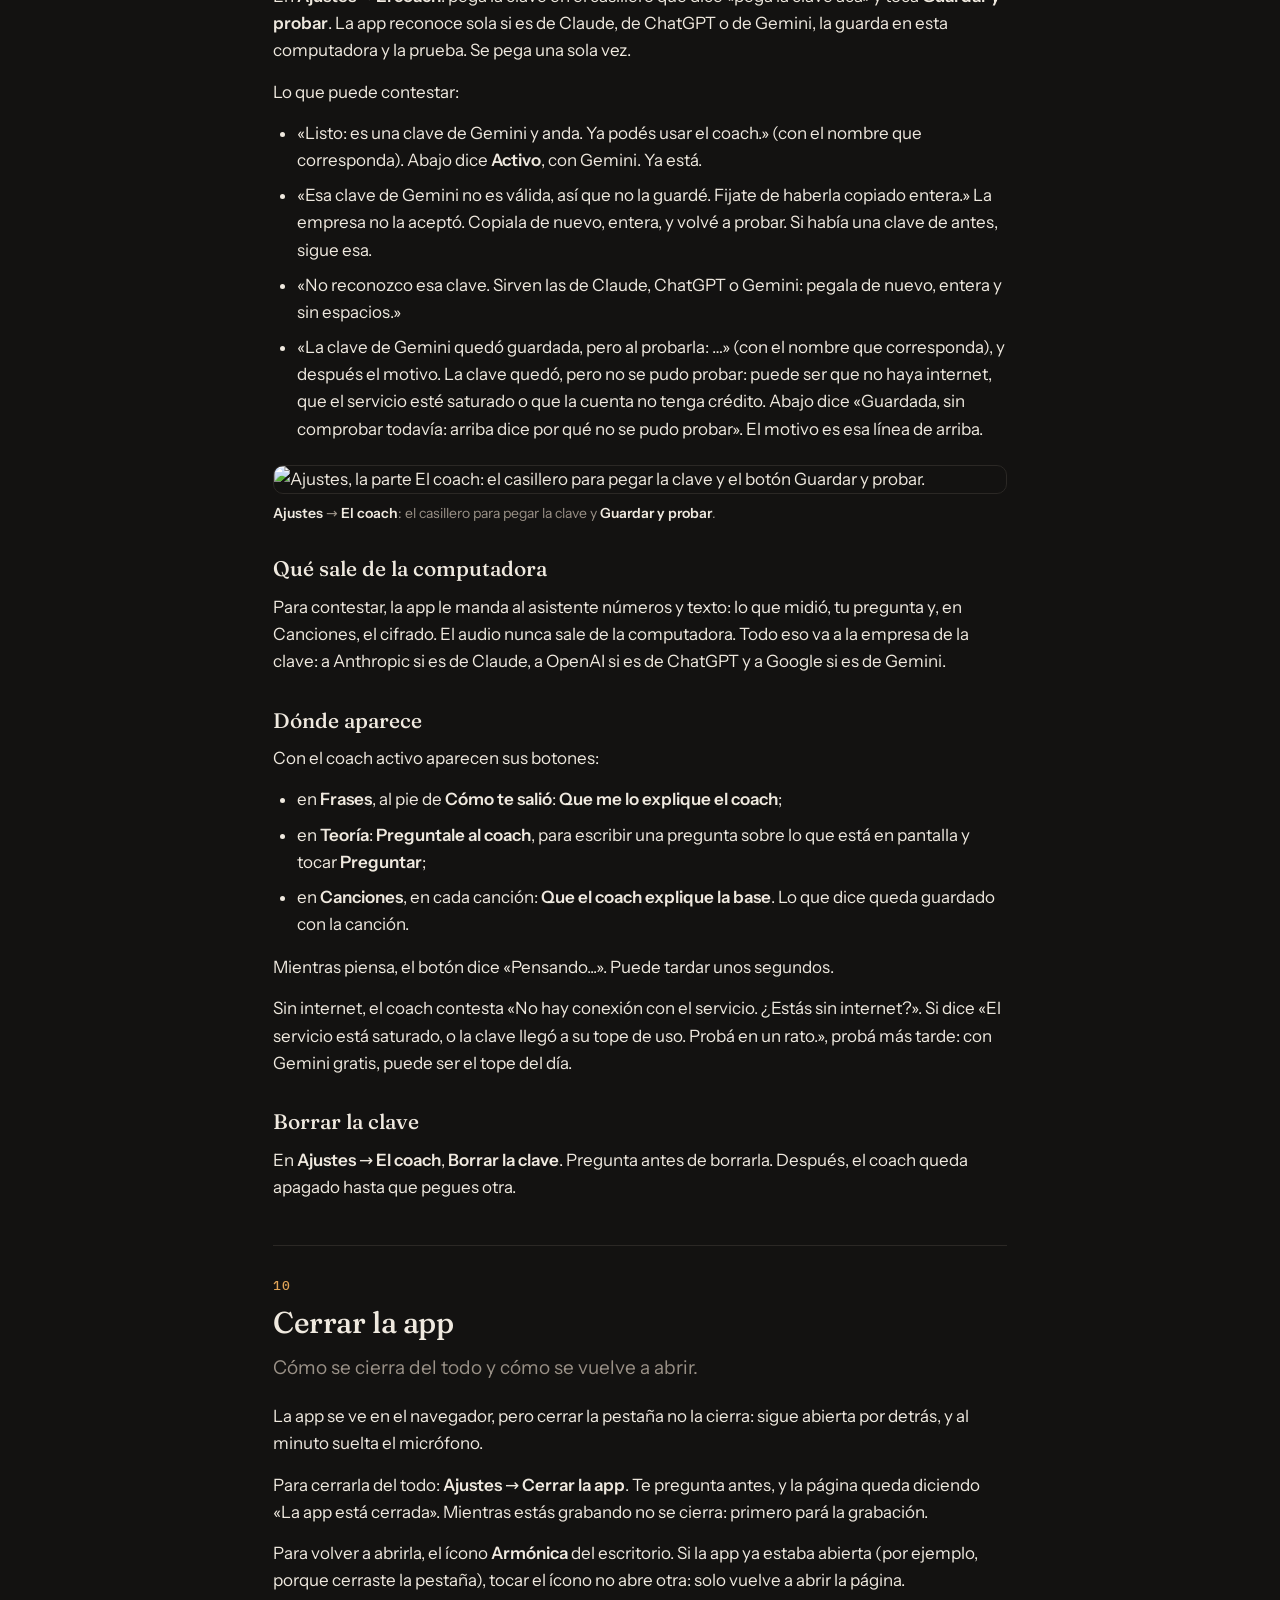
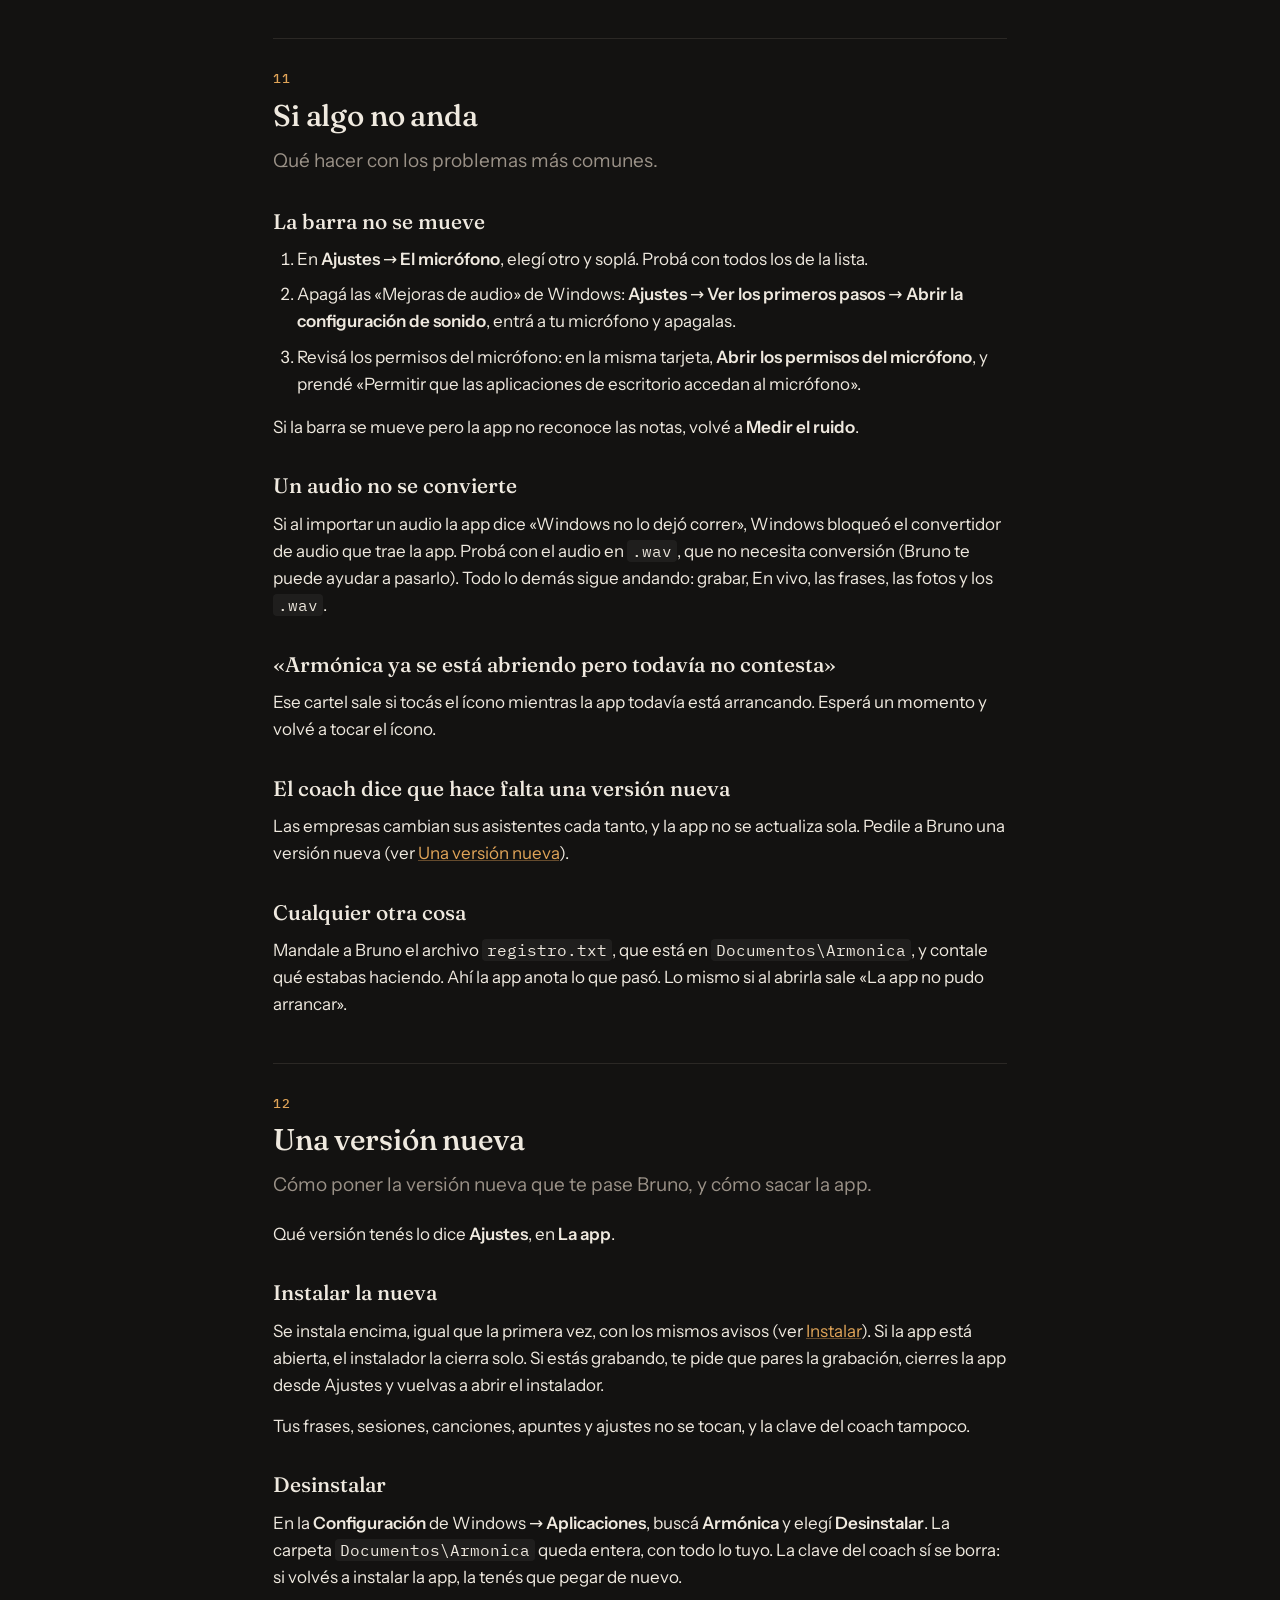
==== commit 45740a54: "La clave guardada sin comprobar ya no promete que va a andar, Teoría dice en Teoría y no al pie, y l" ====
--- a/armonica/web/guia.html
+++ b/armonica/web/guia.html
@@ -188,9 +188,9 @@
     </ul>
     <p><strong>Armónica</strong> y <strong>Abrir Armónica</strong> hacen lo mismo:
       abren la app.</p>
-    <p>Todo lo que guarda la app va a <code>Documentos\Armonica</code>: tus
-      frases, tus sesiones, tus canciones y los apuntes de las clases, cada cosa
-      en su carpeta.</p>
+    <p>Tus frases, tus sesiones y los ajustes quedan en
+      <code>Documentos\Armonica</code>; ahí también ponés tus canciones y los
+      apuntes de las clases.</p>
   </section>
 
   <section class="capitulo" id="primeros-pasos">
@@ -602,10 +602,12 @@
         entera, y volvé a probar. Si había una clave de antes, sigue esa.</li>
       <li>«No reconozco esa clave. Sirven las de Claude, ChatGPT o Gemini: pegala
         de nuevo, entera y sin espacios.»</li>
-      <li>«Guardada, sin comprobar todavía. Cuando se pueda conectar, el coach va
-        a andar.» La clave quedó, pero no se pudo probar: puede ser que no haya
-        internet, que el servicio esté saturado o que la cuenta no tenga crédito.
-        Arriba dice por qué.</li>
+      <li>«La clave de Gemini quedó guardada, pero al probarla: …» (con el nombre
+        que corresponda), y después el motivo. La clave quedó, pero no se pudo
+        probar: puede ser que no haya internet, que el servicio esté saturado o
+        que la cuenta no tenga crédito. Abajo dice «Guardada, sin comprobar
+        todavía: arriba dice por qué no se pudo probar». El motivo es esa línea
+        de arriba.</li>
     </ul>
     <figure>
       <img src="guia/ajustes-coach.png" alt="Ajustes, la parte El coach: el casillero para pegar la clave y el botón Guardar y probar.">
@@ -623,7 +625,7 @@
     <ul>
       <li>en <strong>Frases</strong>, al pie de <strong>Cómo te salió</strong>:
         <strong>Que me lo explique el coach</strong>;</li>
-      <li>al pie de <strong>Teoría</strong>: <strong>Preguntale al
+      <li>en <strong>Teoría</strong>: <strong>Preguntale al
         coach</strong>, para escribir una pregunta sobre lo que está en pantalla
         y tocar <strong>Preguntar</strong>;</li>
       <li>en <strong>Canciones</strong>, en cada canción: <strong>Que el coach
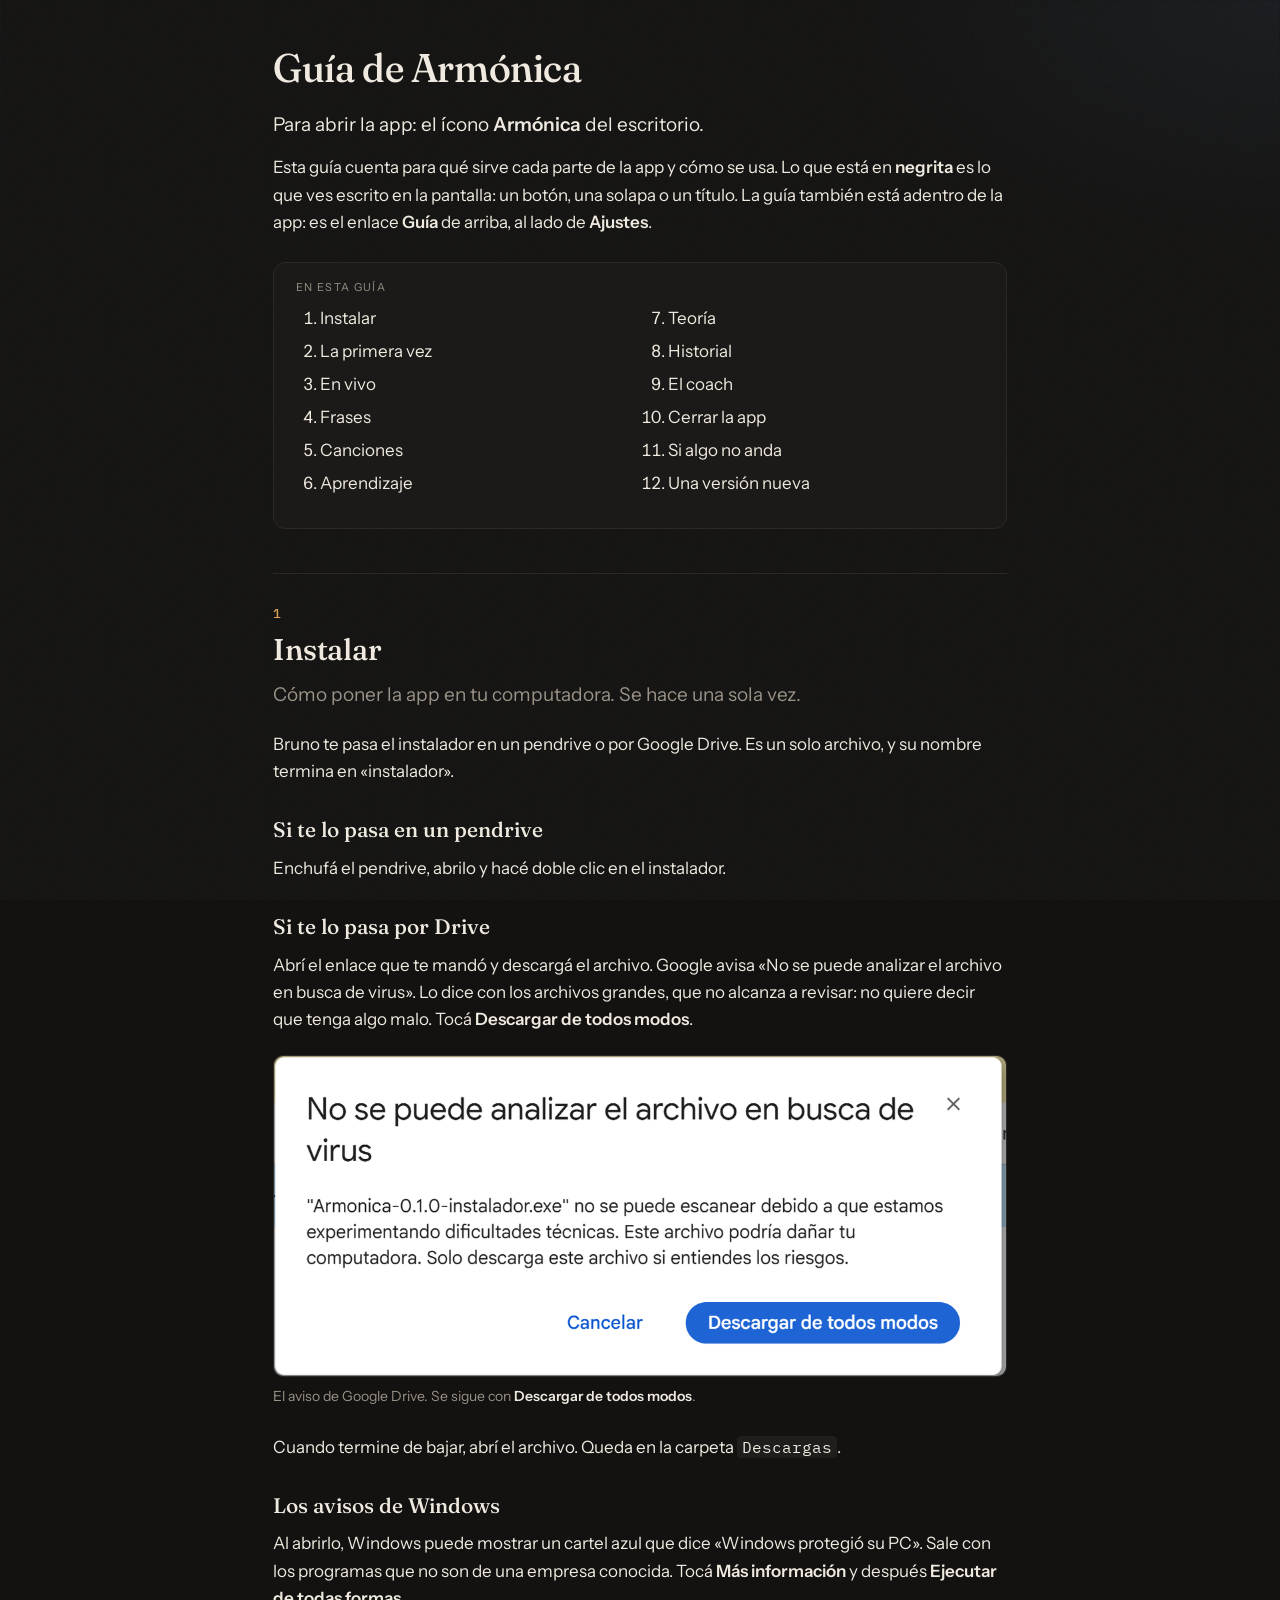
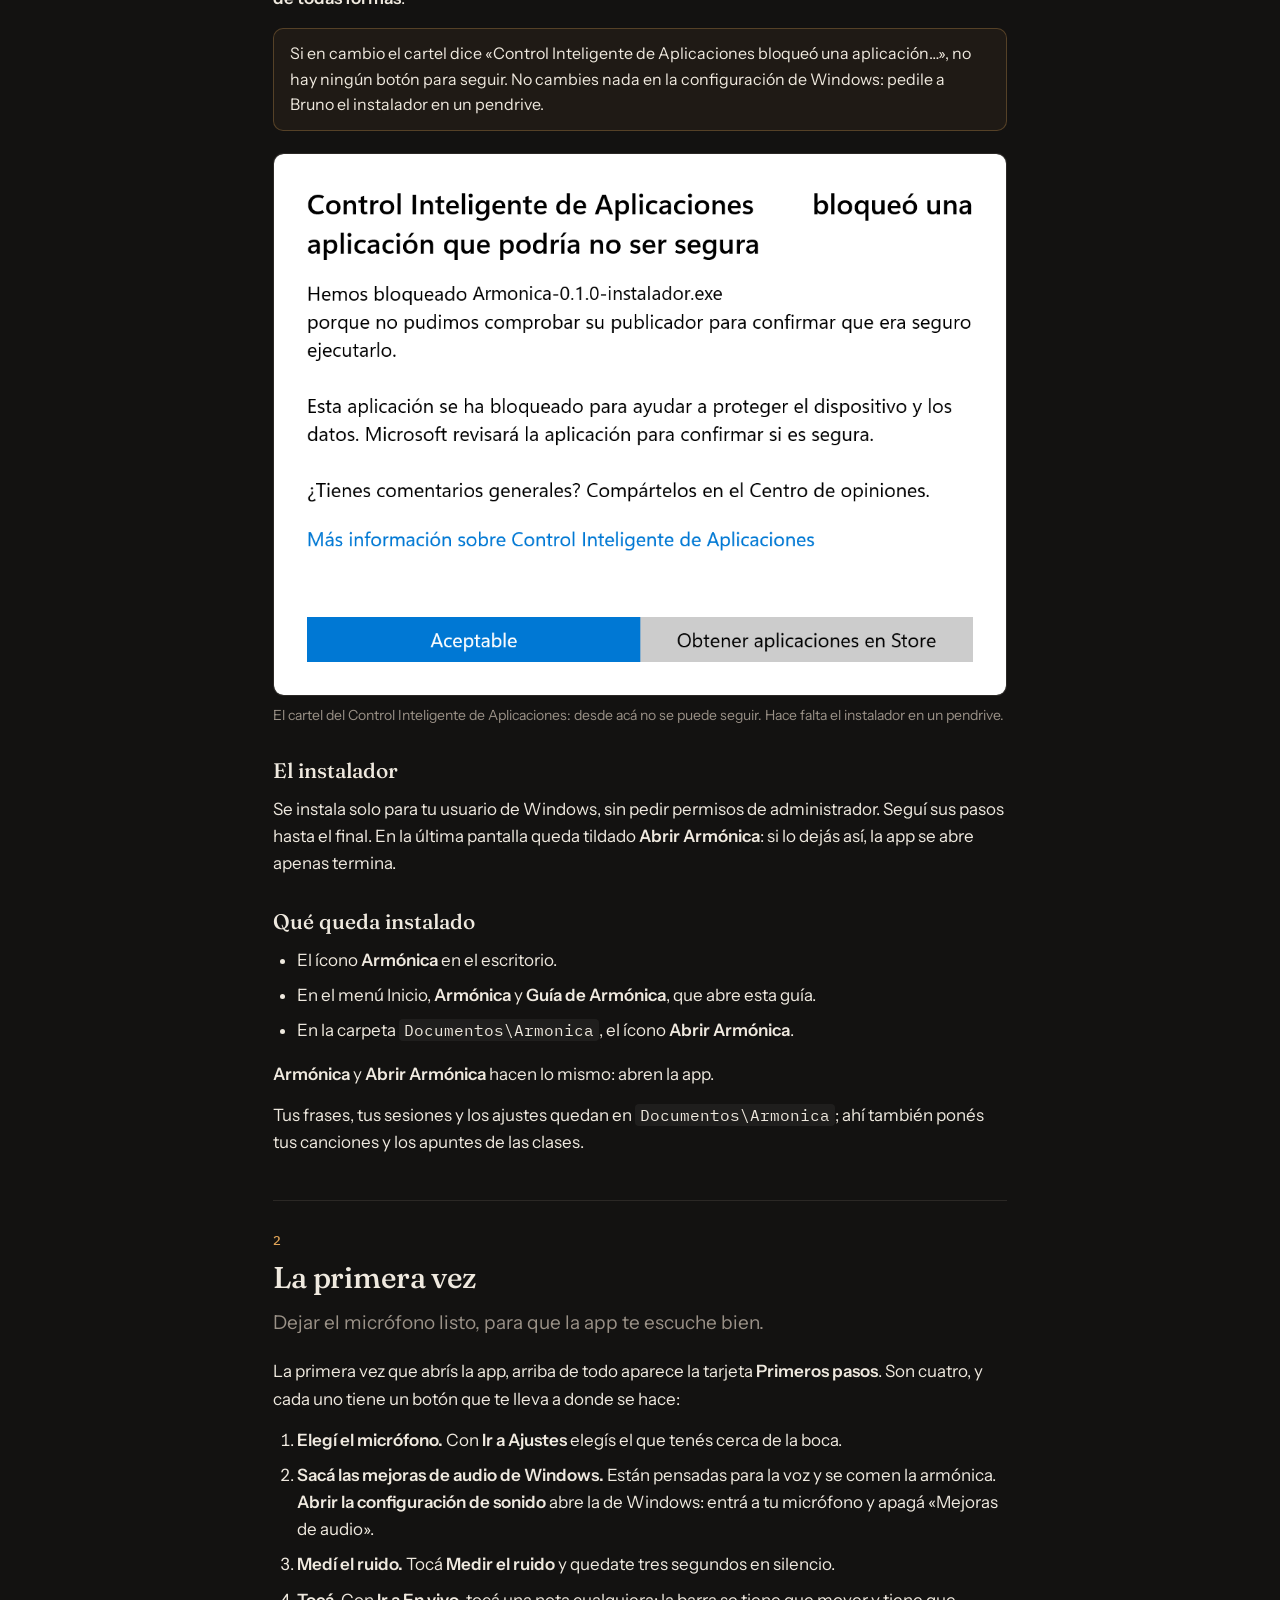
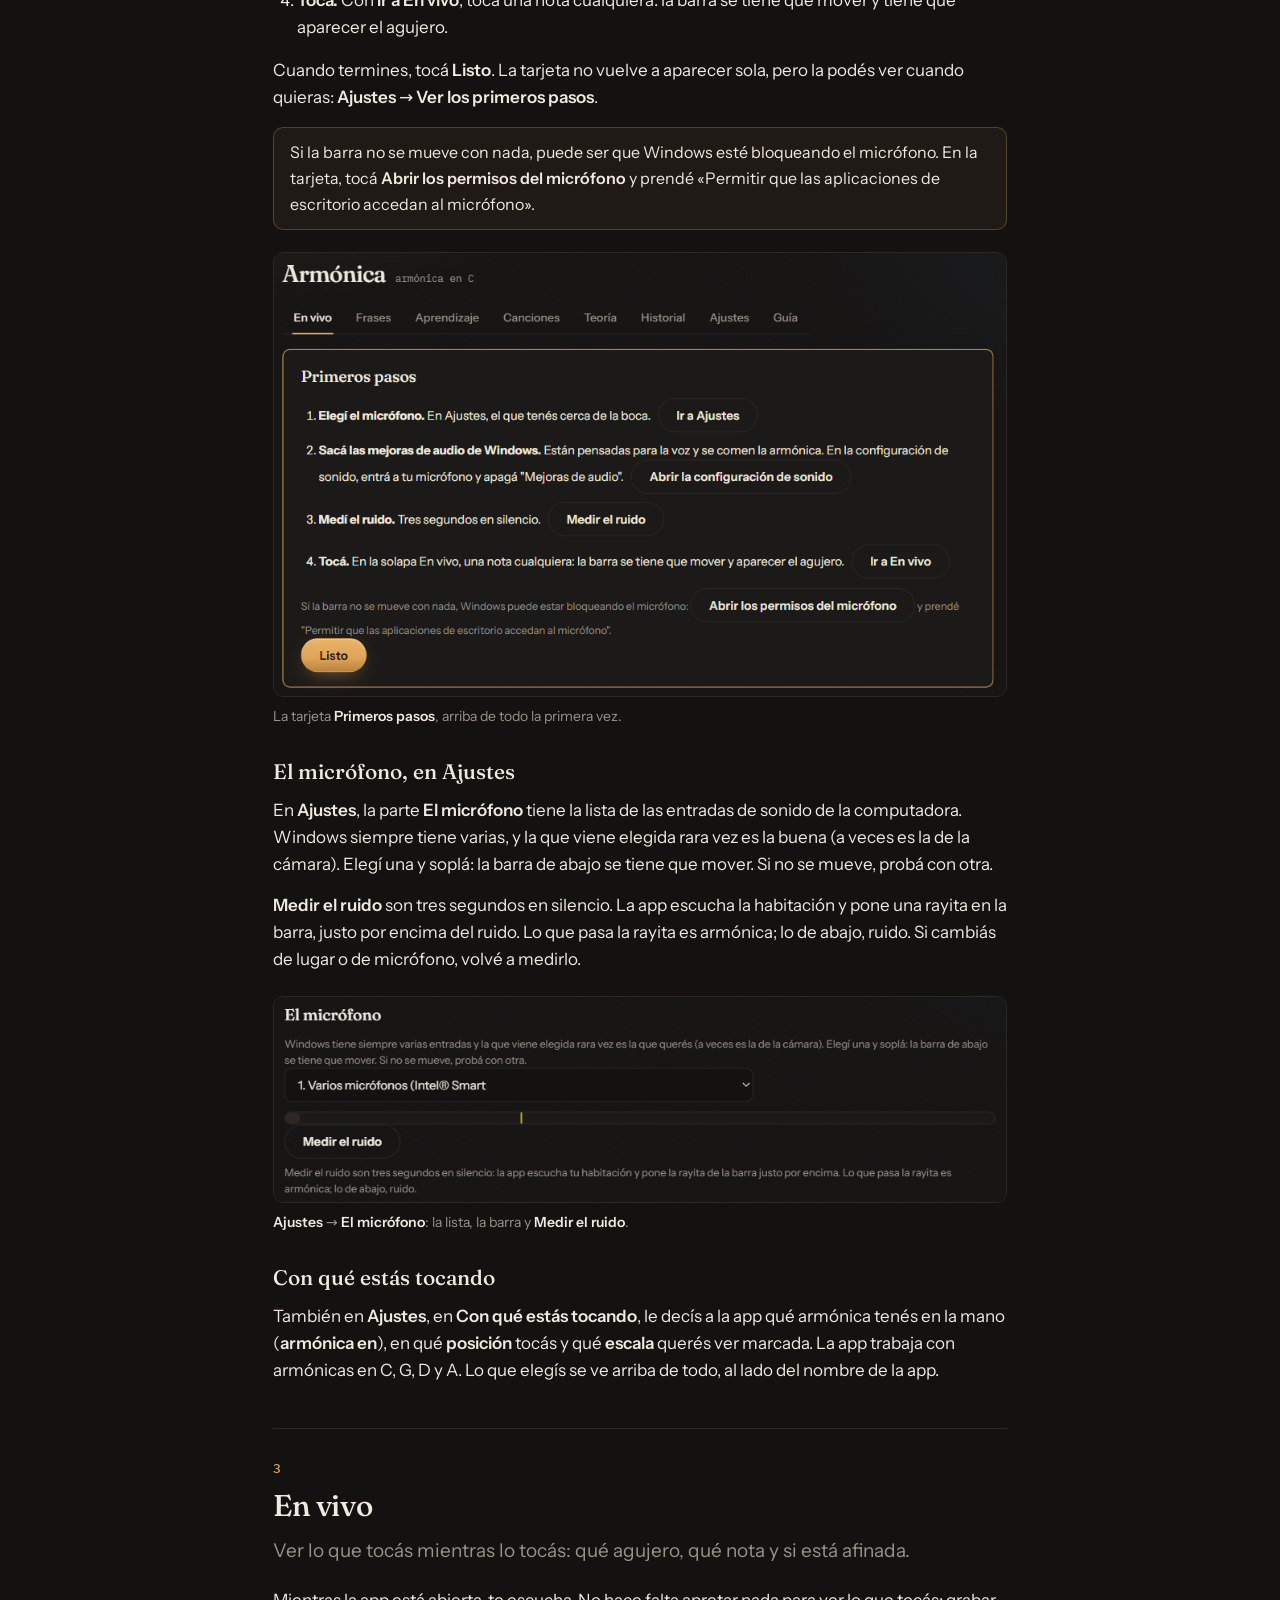
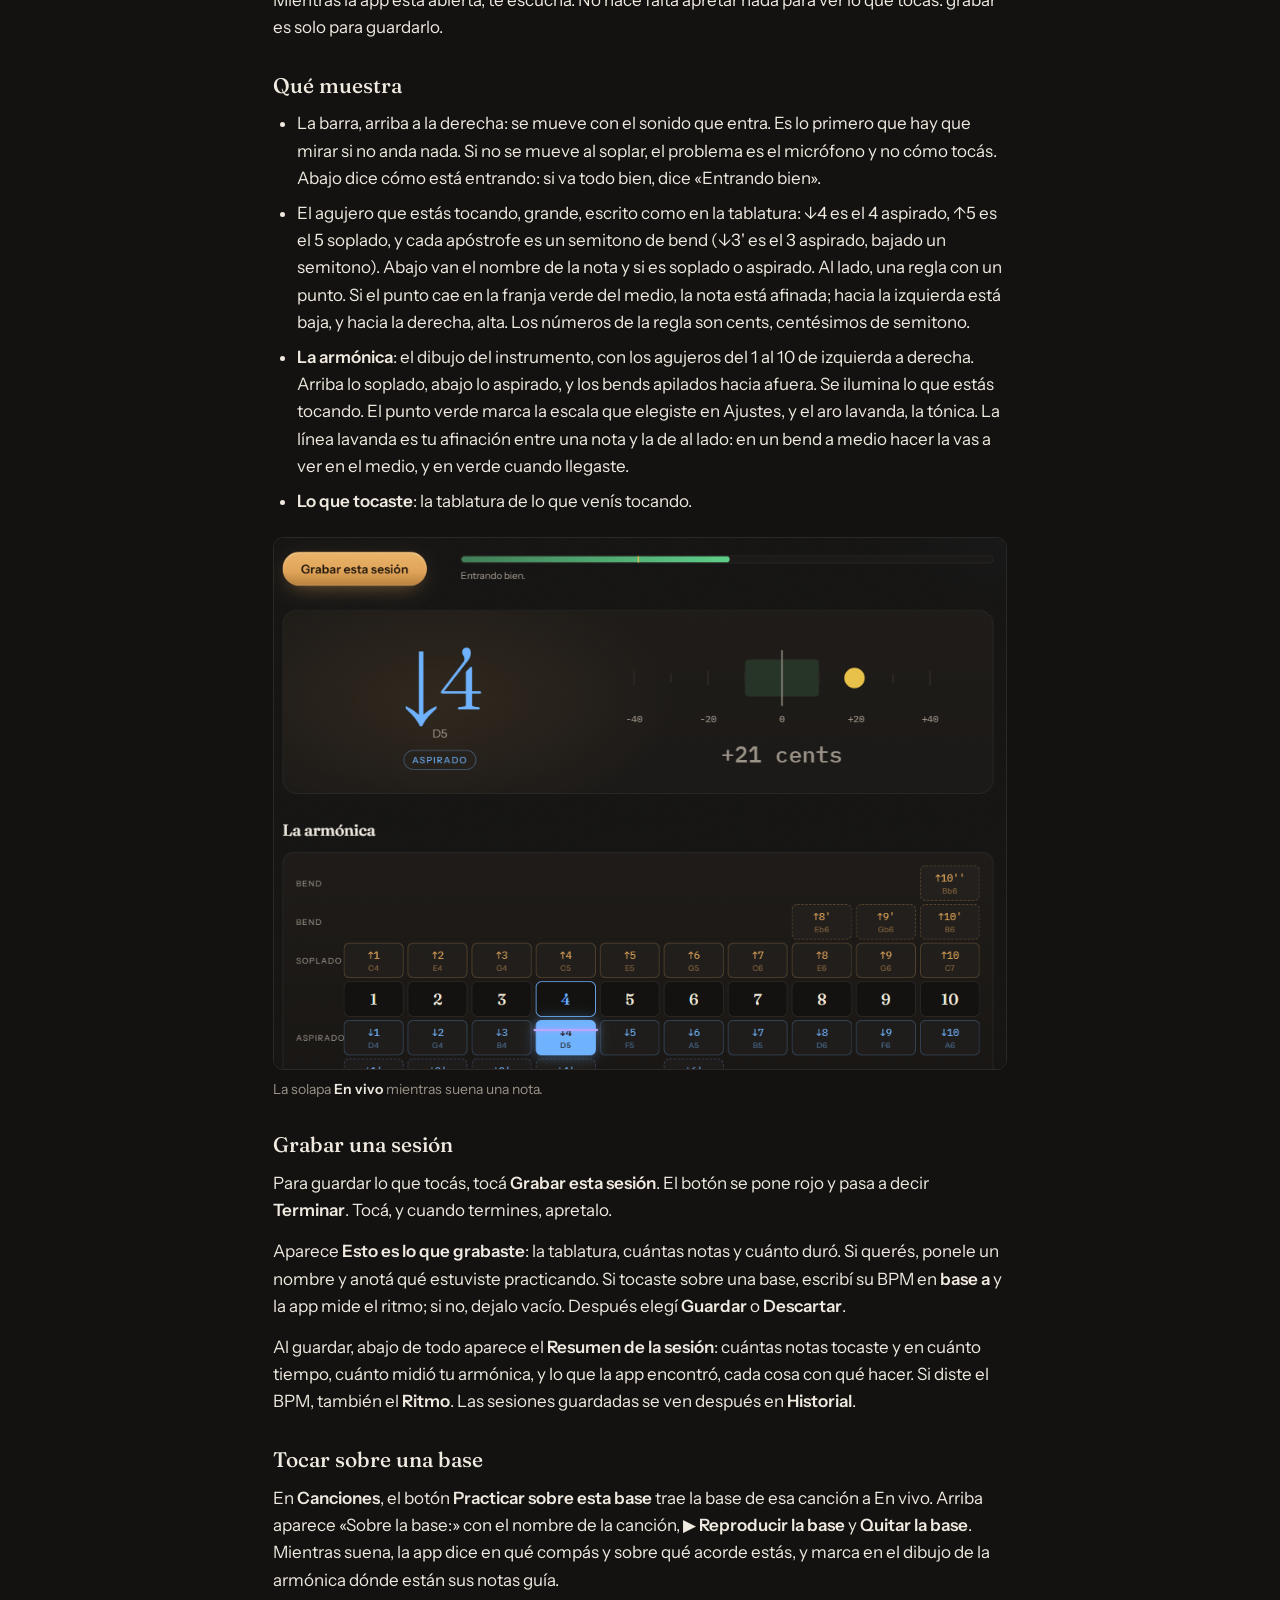
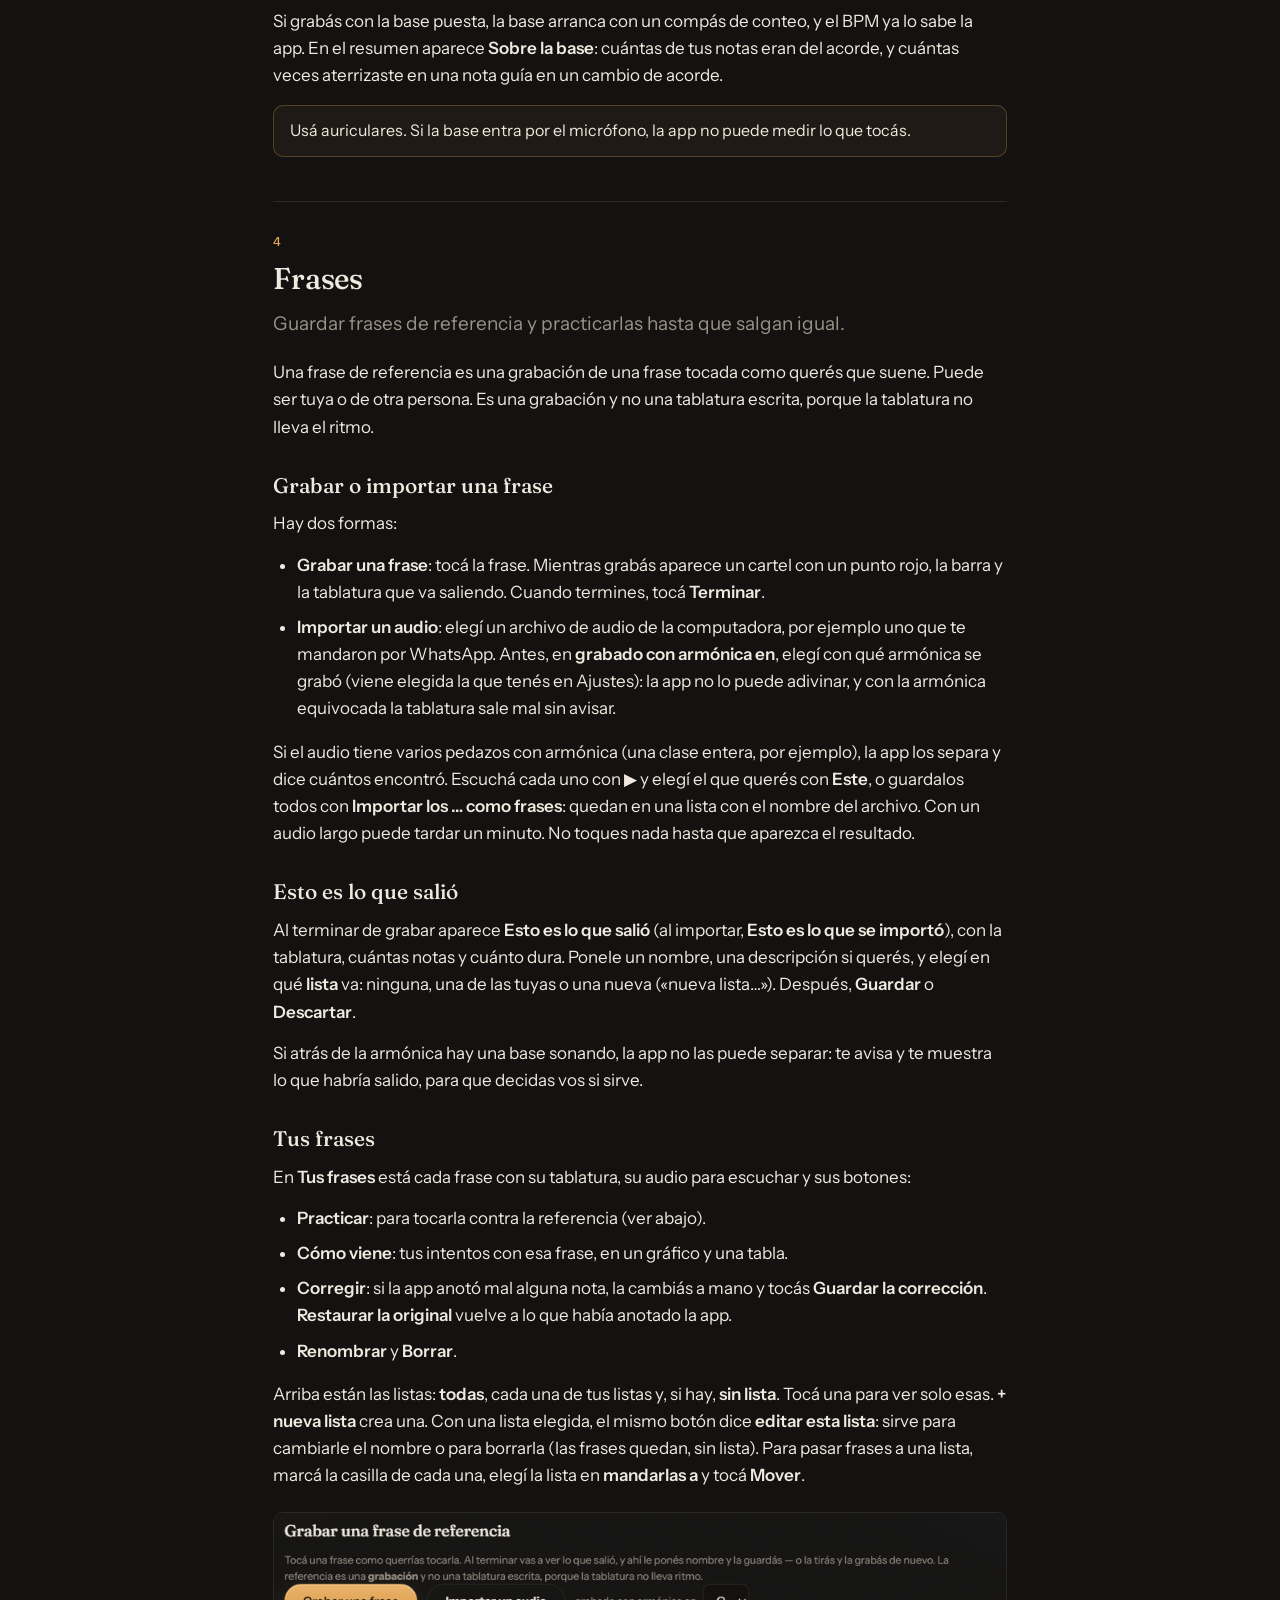
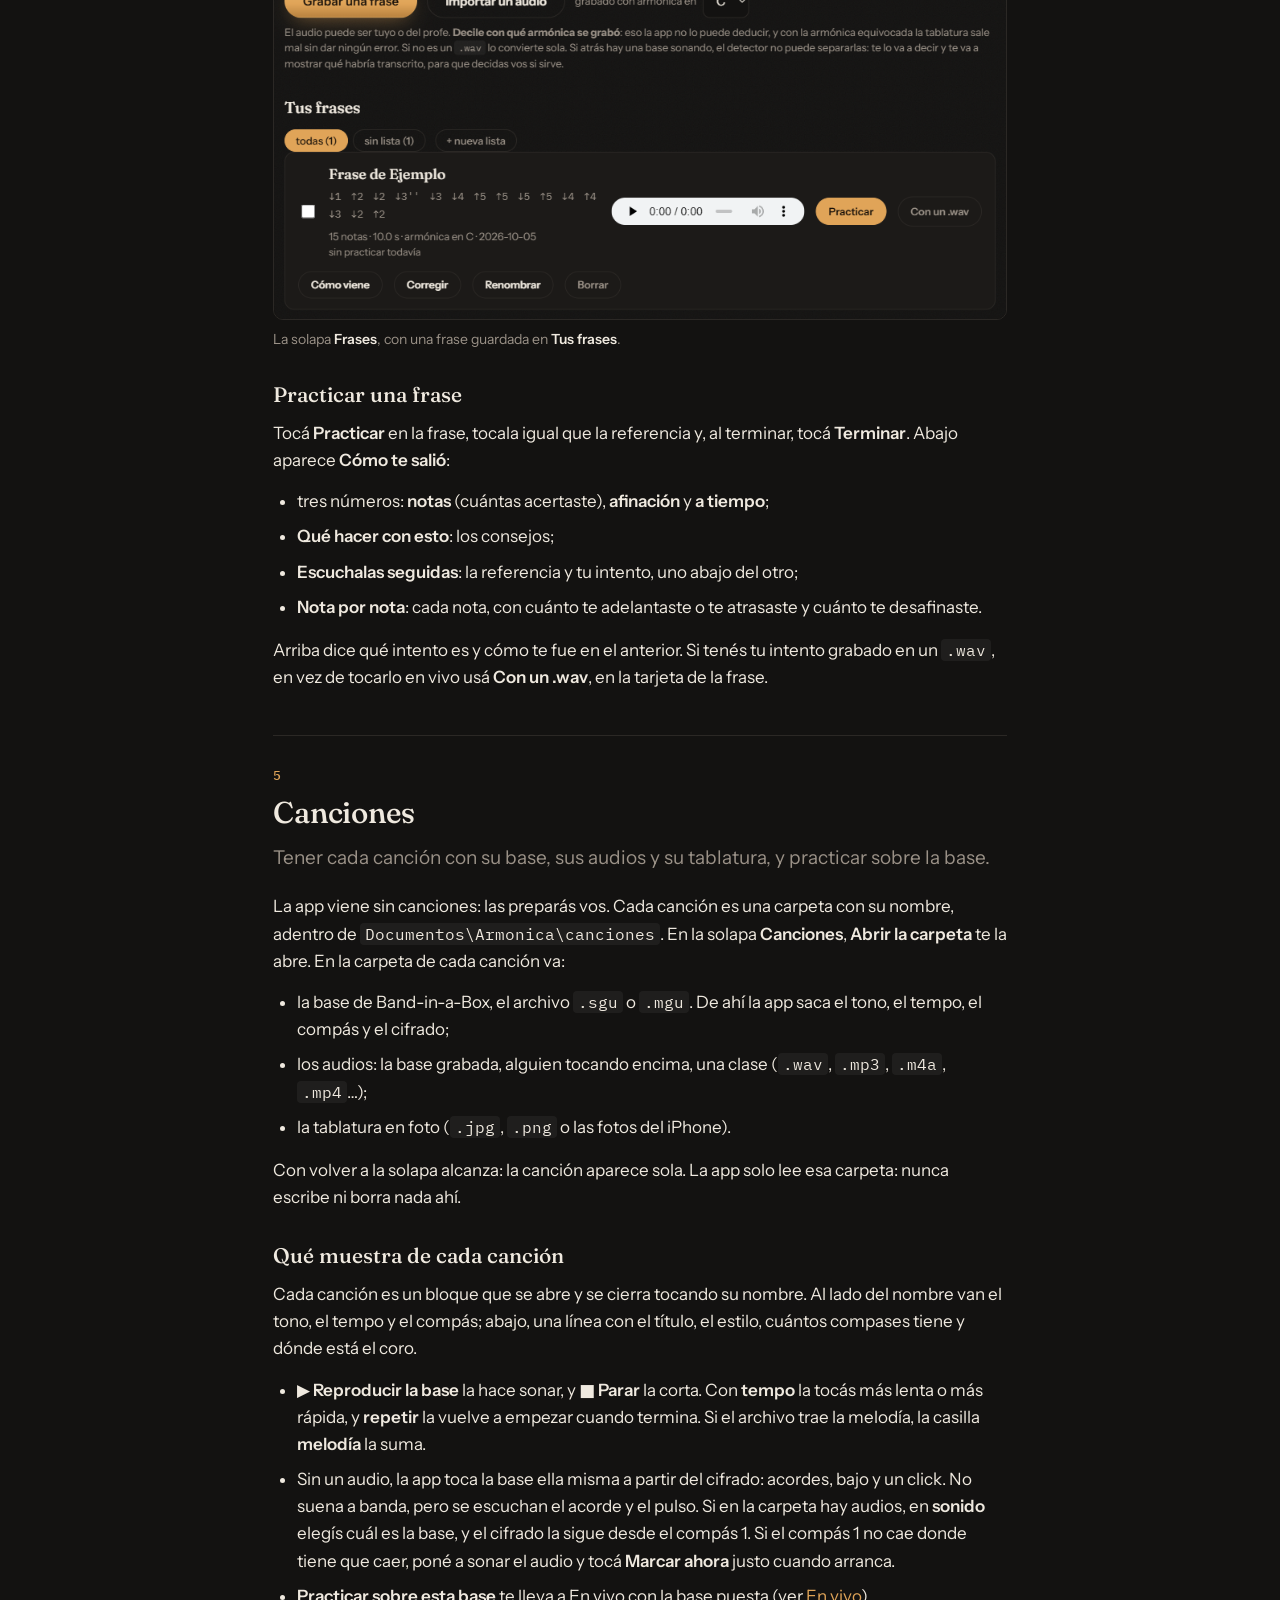
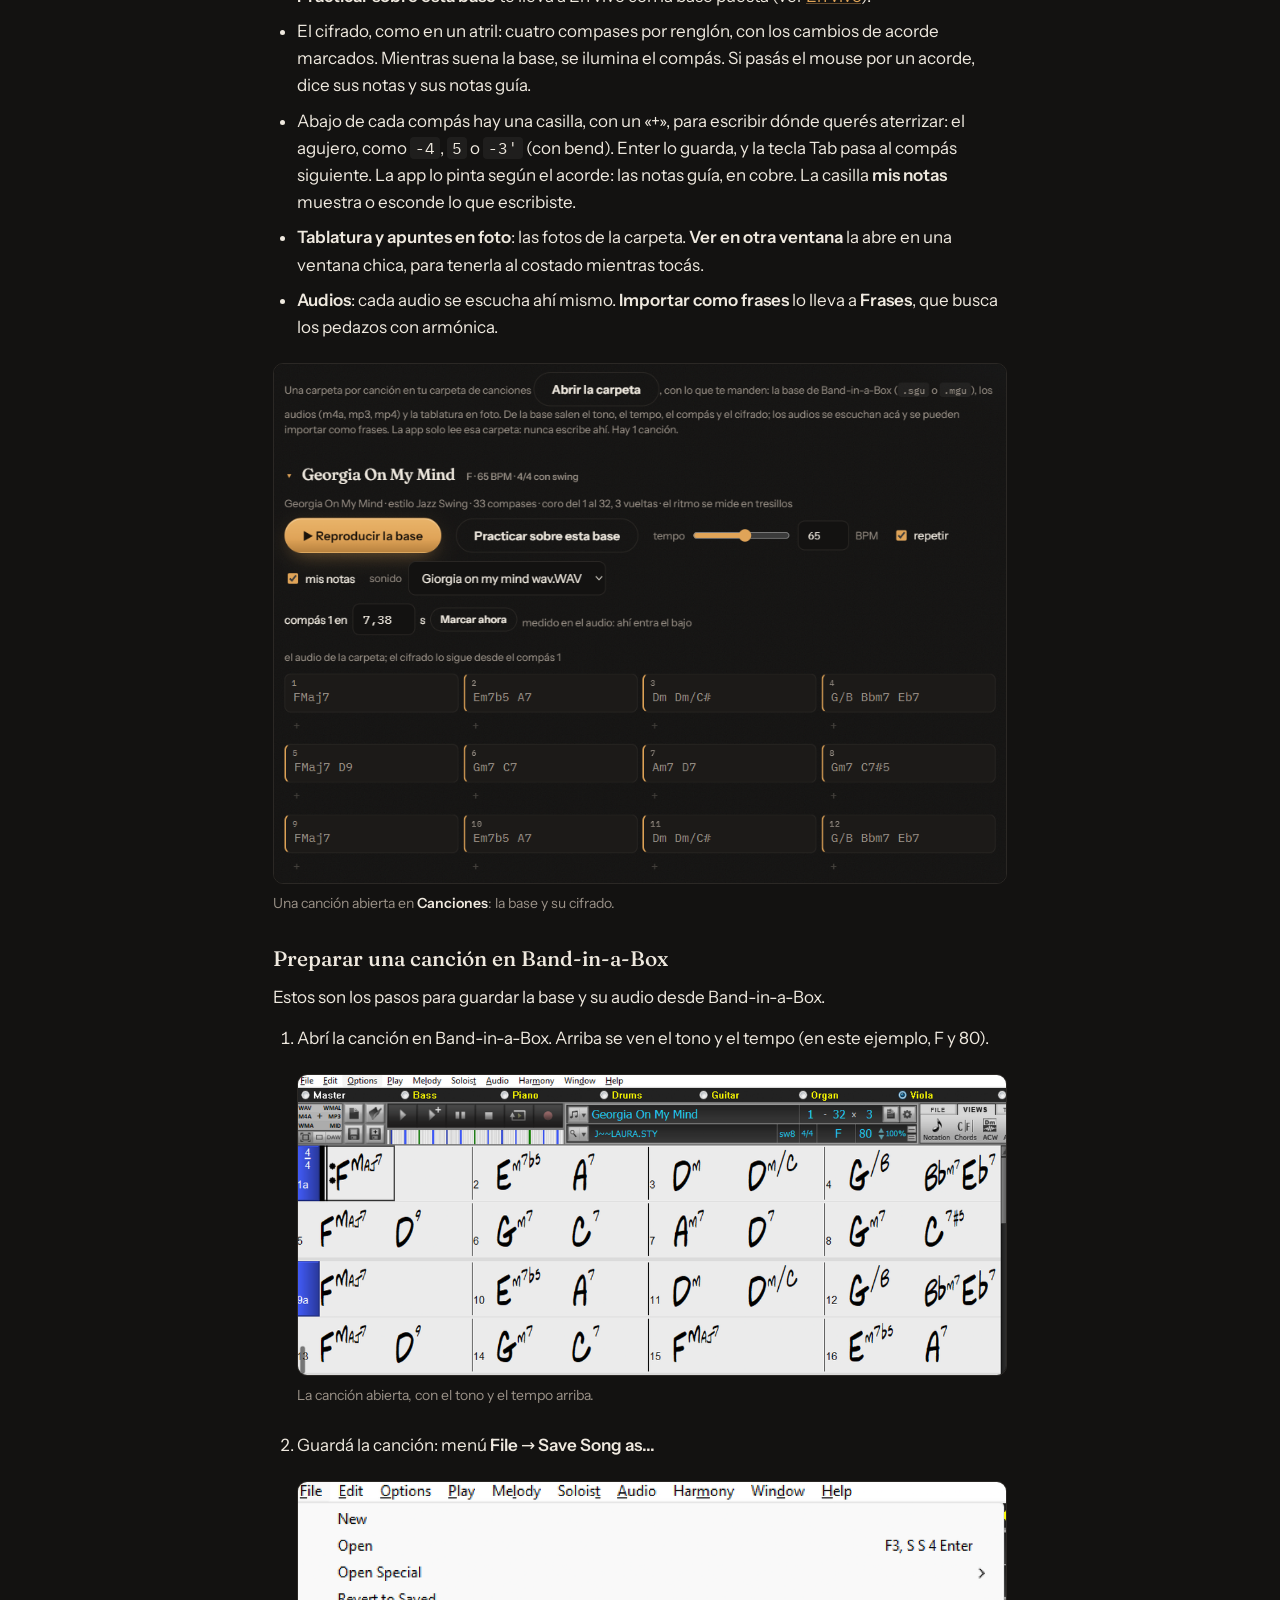
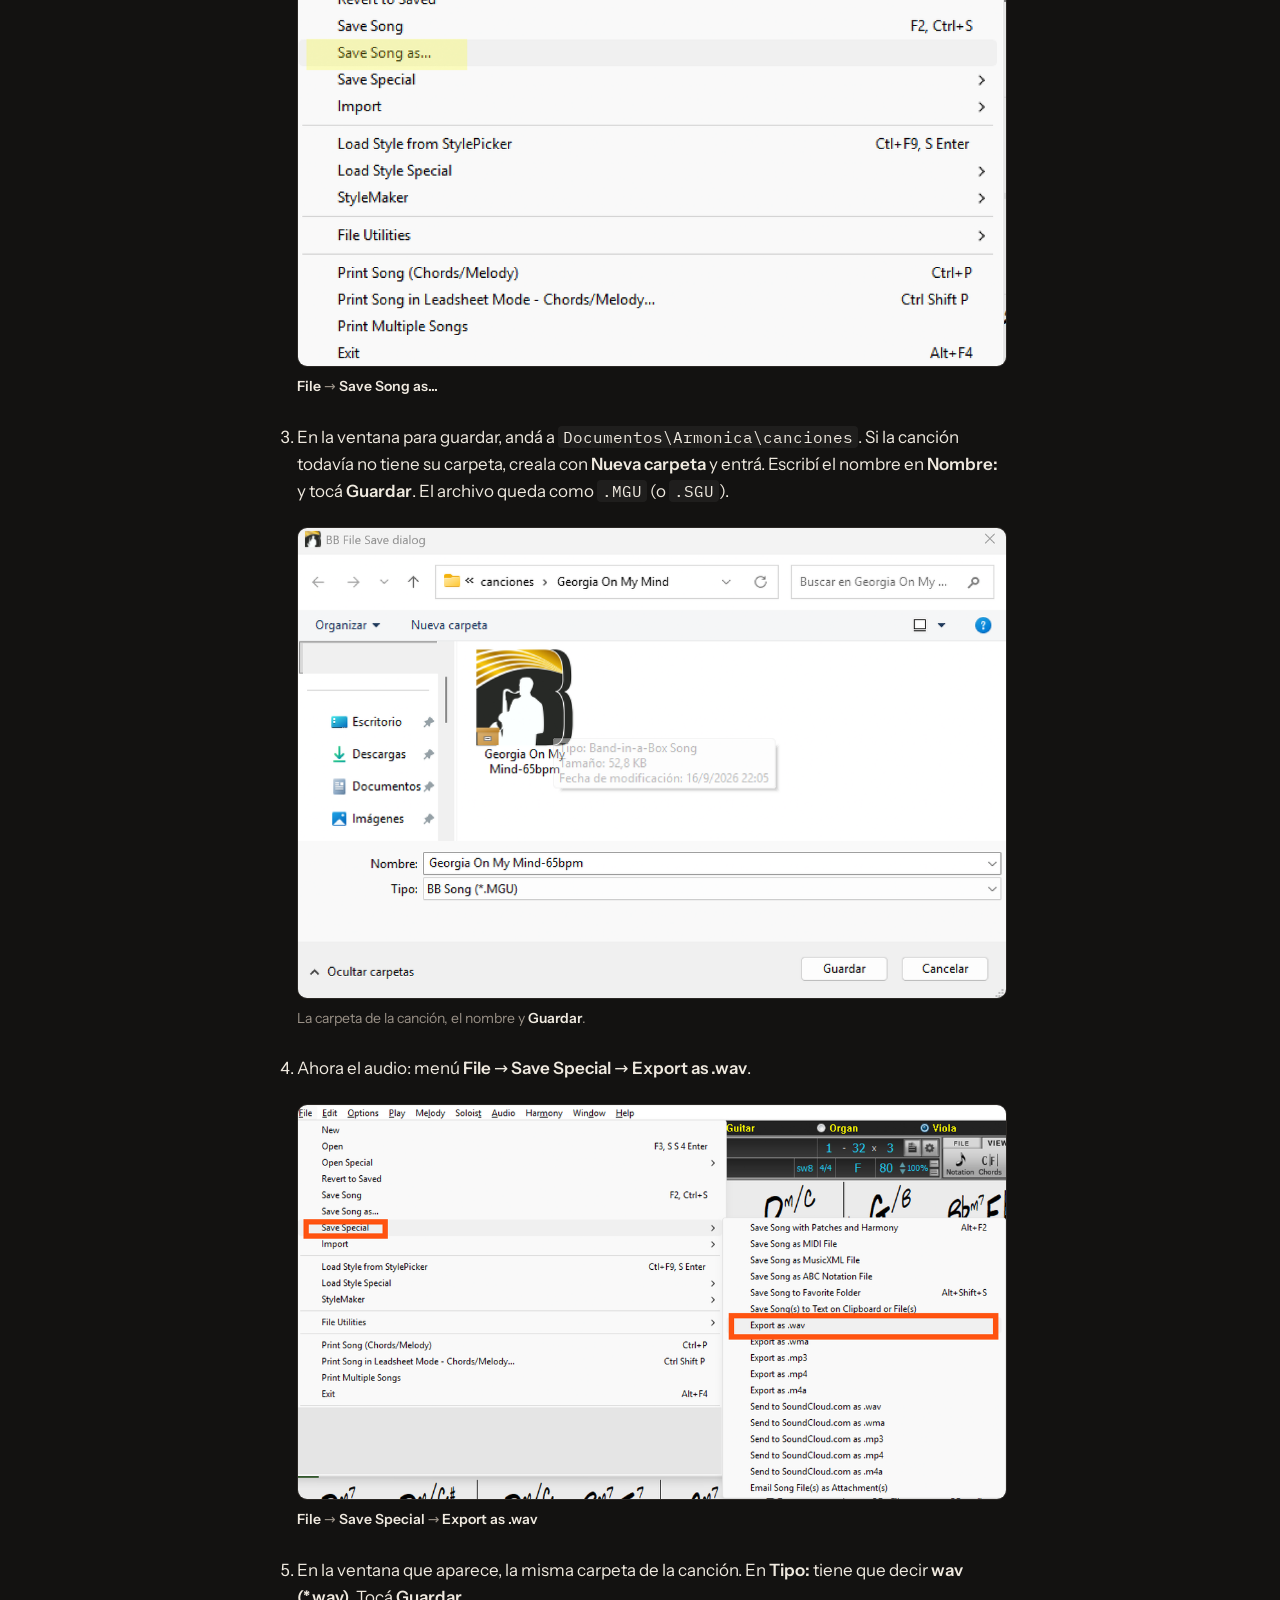
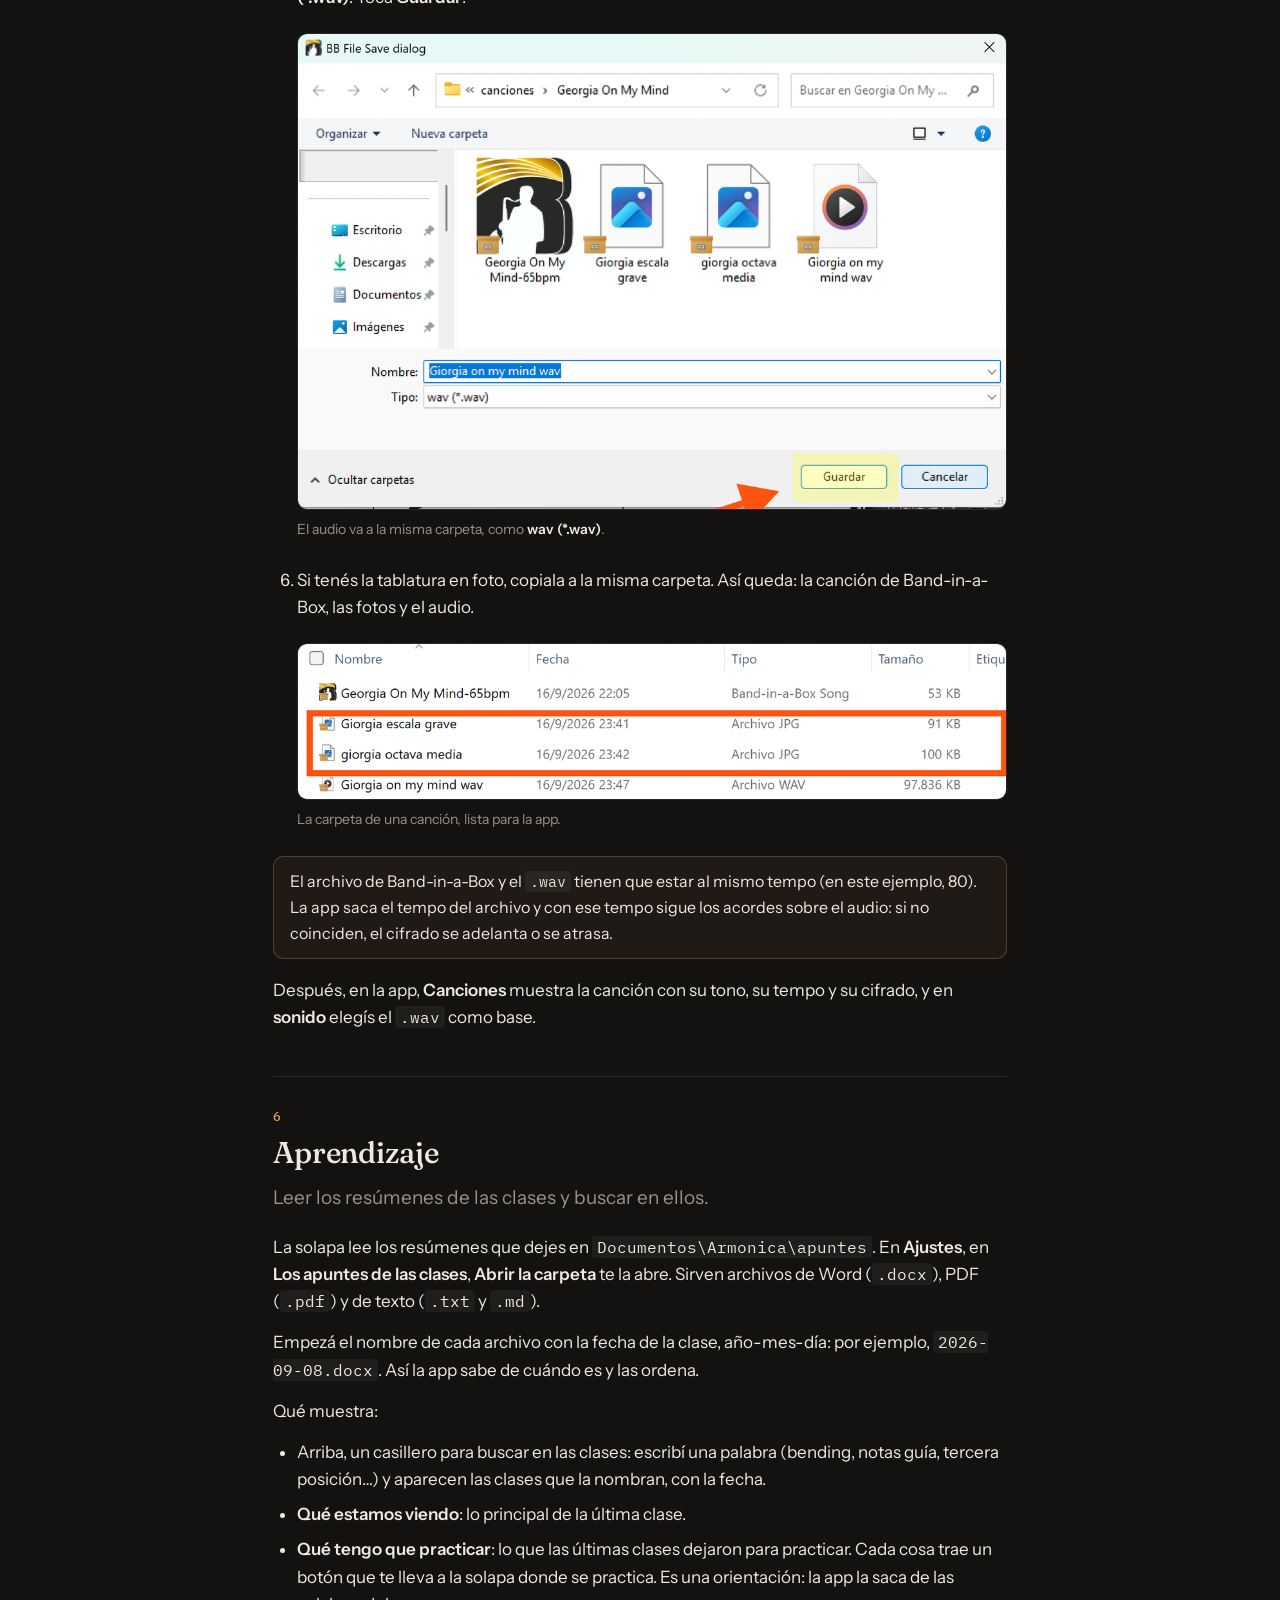
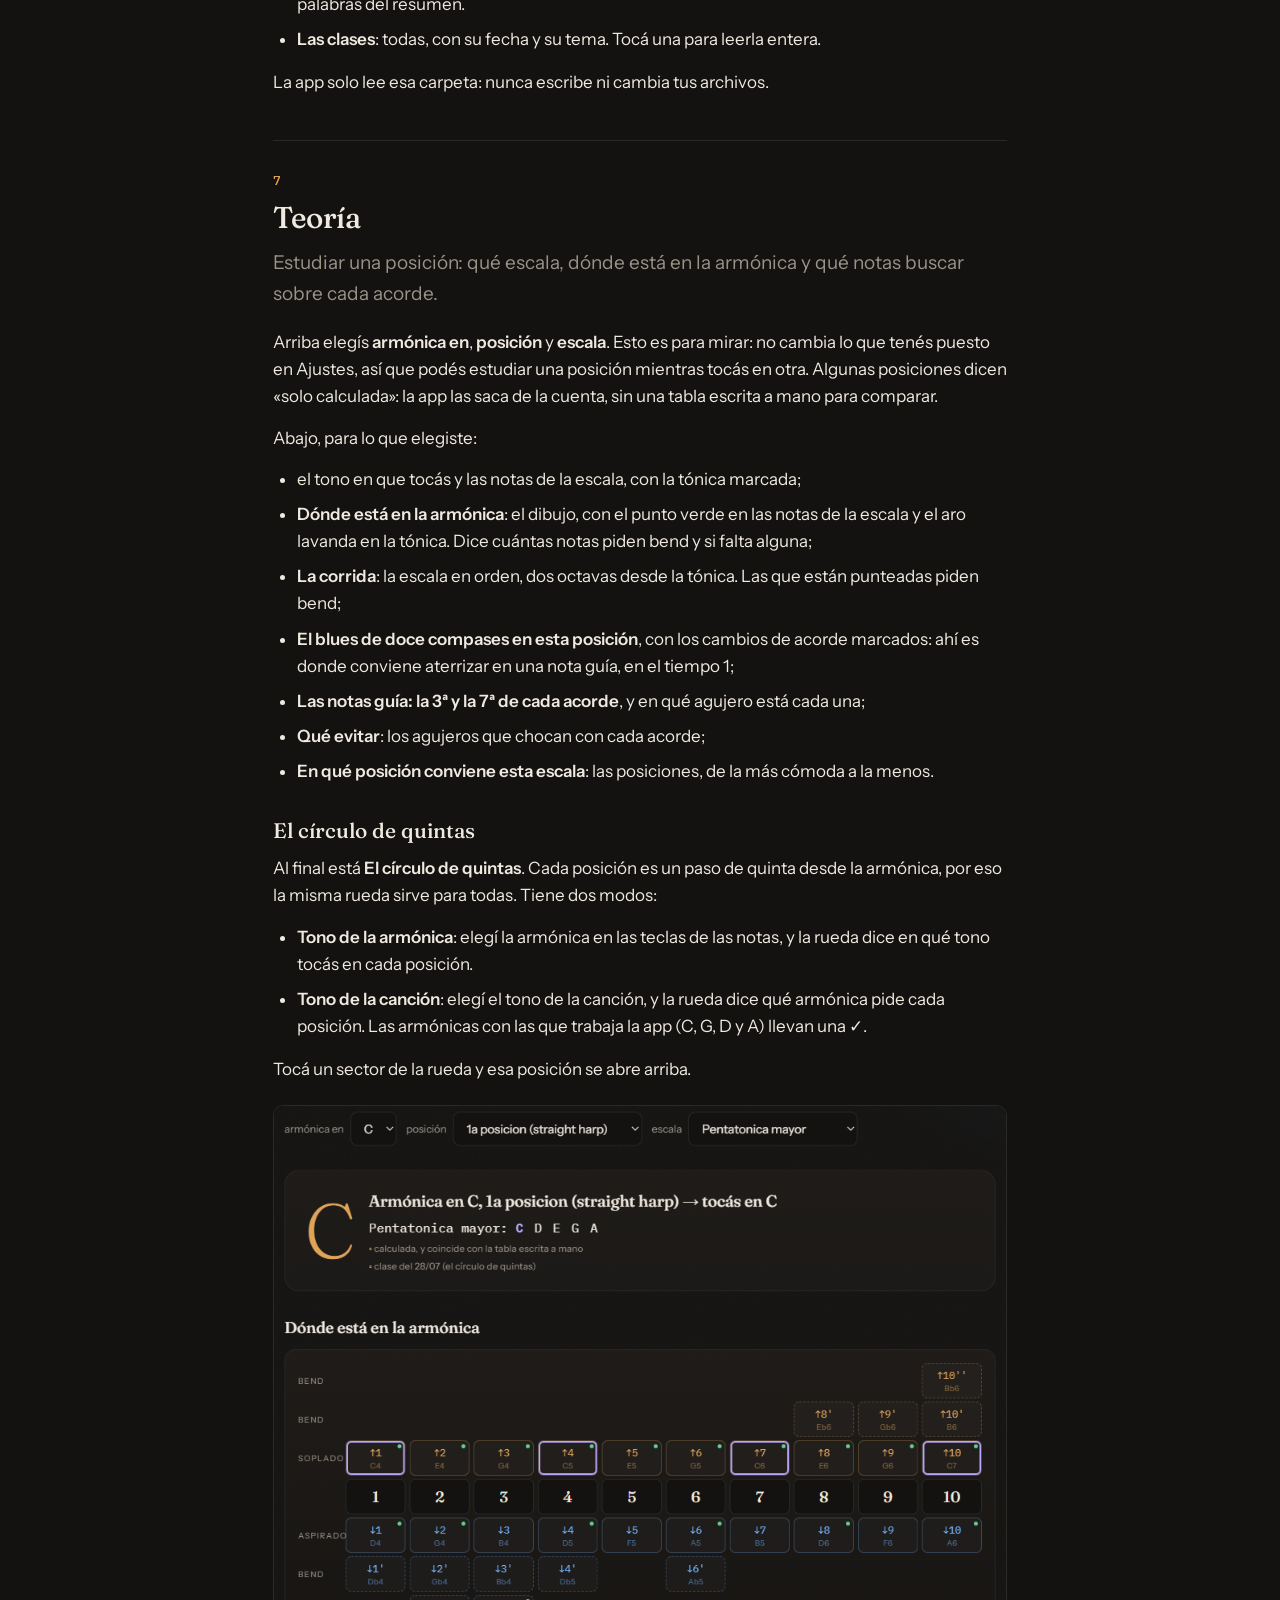
==== commit 44461348: "La guía explica paso a paso cómo guardar una canción y su audio en Band-in-a-Box, con las capturas d" ====
--- a/armonica/web/guia.html
+++ b/armonica/web/guia.html
@@ -455,6 +455,68 @@
     <section id="bandinabox">
       <h3>Preparar una canción en Band-in-a-Box</h3>
       <p>Estos son los pasos para guardar la base y su audio desde Band-in-a-Box.</p>
+      <ol>
+        <li>
+          <p>Abrí la canción en Band-in-a-Box. Arriba se ven el tono y el tempo
+            (en este ejemplo, F y 80).</p>
+          <figure>
+            <img src="guia/bandinabox-01.png" alt="Band-in-a-Box con la canción abierta: arriba el nombre, el tono F y el tempo 80; abajo el cifrado.">
+            <figcaption>La canción abierta, con el tono y el tempo arriba.</figcaption>
+          </figure>
+        </li>
+        <li>
+          <p>Guardá la canción: menú <strong>File</strong> →
+            <strong>Save Song as...</strong></p>
+          <figure>
+            <img src="guia/bandinabox-02.png" alt="El menú File abierto, con Save Song as... marcado.">
+            <figcaption><strong>File</strong> → <strong>Save Song as...</strong></figcaption>
+          </figure>
+        </li>
+        <li>
+          <p>En la ventana para guardar, andá a
+            <code>Documentos\Armonica\canciones</code>. Si la canción todavía no
+            tiene su carpeta, creala con <strong>Nueva carpeta</strong> y entrá.
+            Escribí el nombre en <strong>Nombre:</strong> y tocá
+            <strong>Guardar</strong>. El archivo queda como <code>.MGU</code> (o
+            <code>.SGU</code>).</p>
+          <figure>
+            <img src="guia/bandinabox-03.png" alt="La ventana para guardar de Band-in-a-Box, en la carpeta de la canción, con el tipo BB Song (*.MGU).">
+            <figcaption>La carpeta de la canción, el nombre y <strong>Guardar</strong>.</figcaption>
+          </figure>
+        </li>
+        <li>
+          <p>Ahora el audio: menú <strong>File</strong> →
+            <strong>Save Special</strong> → <strong>Export as .wav</strong>.</p>
+          <figure>
+            <img src="guia/bandinabox-04.png" alt="El menú File con Save Special abierto y Export as .wav marcado.">
+            <figcaption><strong>File</strong> → <strong>Save Special</strong> → <strong>Export as .wav</strong></figcaption>
+          </figure>
+        </li>
+        <li>
+          <p>En la ventana que aparece, la misma carpeta de la canción. En
+            <strong>Tipo:</strong> tiene que decir <strong>wav (*.wav)</strong>.
+            Tocá <strong>Guardar</strong>.</p>
+          <figure>
+            <img src="guia/bandinabox-05.png" alt="La ventana para guardar el audio, en la misma carpeta, con el tipo wav (*.wav) y el botón Guardar marcado.">
+            <figcaption>El audio va a la misma carpeta, como <strong>wav (*.wav)</strong>.</figcaption>
+          </figure>
+        </li>
+        <li>
+          <p>Si tenés la tablatura en foto, copiala a la misma carpeta. Así
+            queda: la canción de Band-in-a-Box, las fotos y el audio.</p>
+          <figure>
+            <img src="guia/bandinabox-06.png" alt="La carpeta de la canción con el archivo de Band-in-a-Box, dos fotos de la tablatura y el audio .wav.">
+            <figcaption>La carpeta de una canción, lista para la app.</figcaption>
+          </figure>
+        </li>
+      </ol>
+      <p class="aviso">El archivo de Band-in-a-Box y el <code>.wav</code> tienen
+        que estar al mismo tempo (en este ejemplo, 80). La app saca el tempo del
+        archivo y con ese tempo sigue los acordes sobre el audio: si no
+        coinciden, el cifrado se adelanta o se atrasa.</p>
+      <p>Después, en la app, <strong>Canciones</strong> muestra la canción con su
+        tono, su tempo y su cifrado, y en <strong>sonido</strong> elegís el
+        <code>.wav</code> como base.</p>
     </section>
   </section>
 
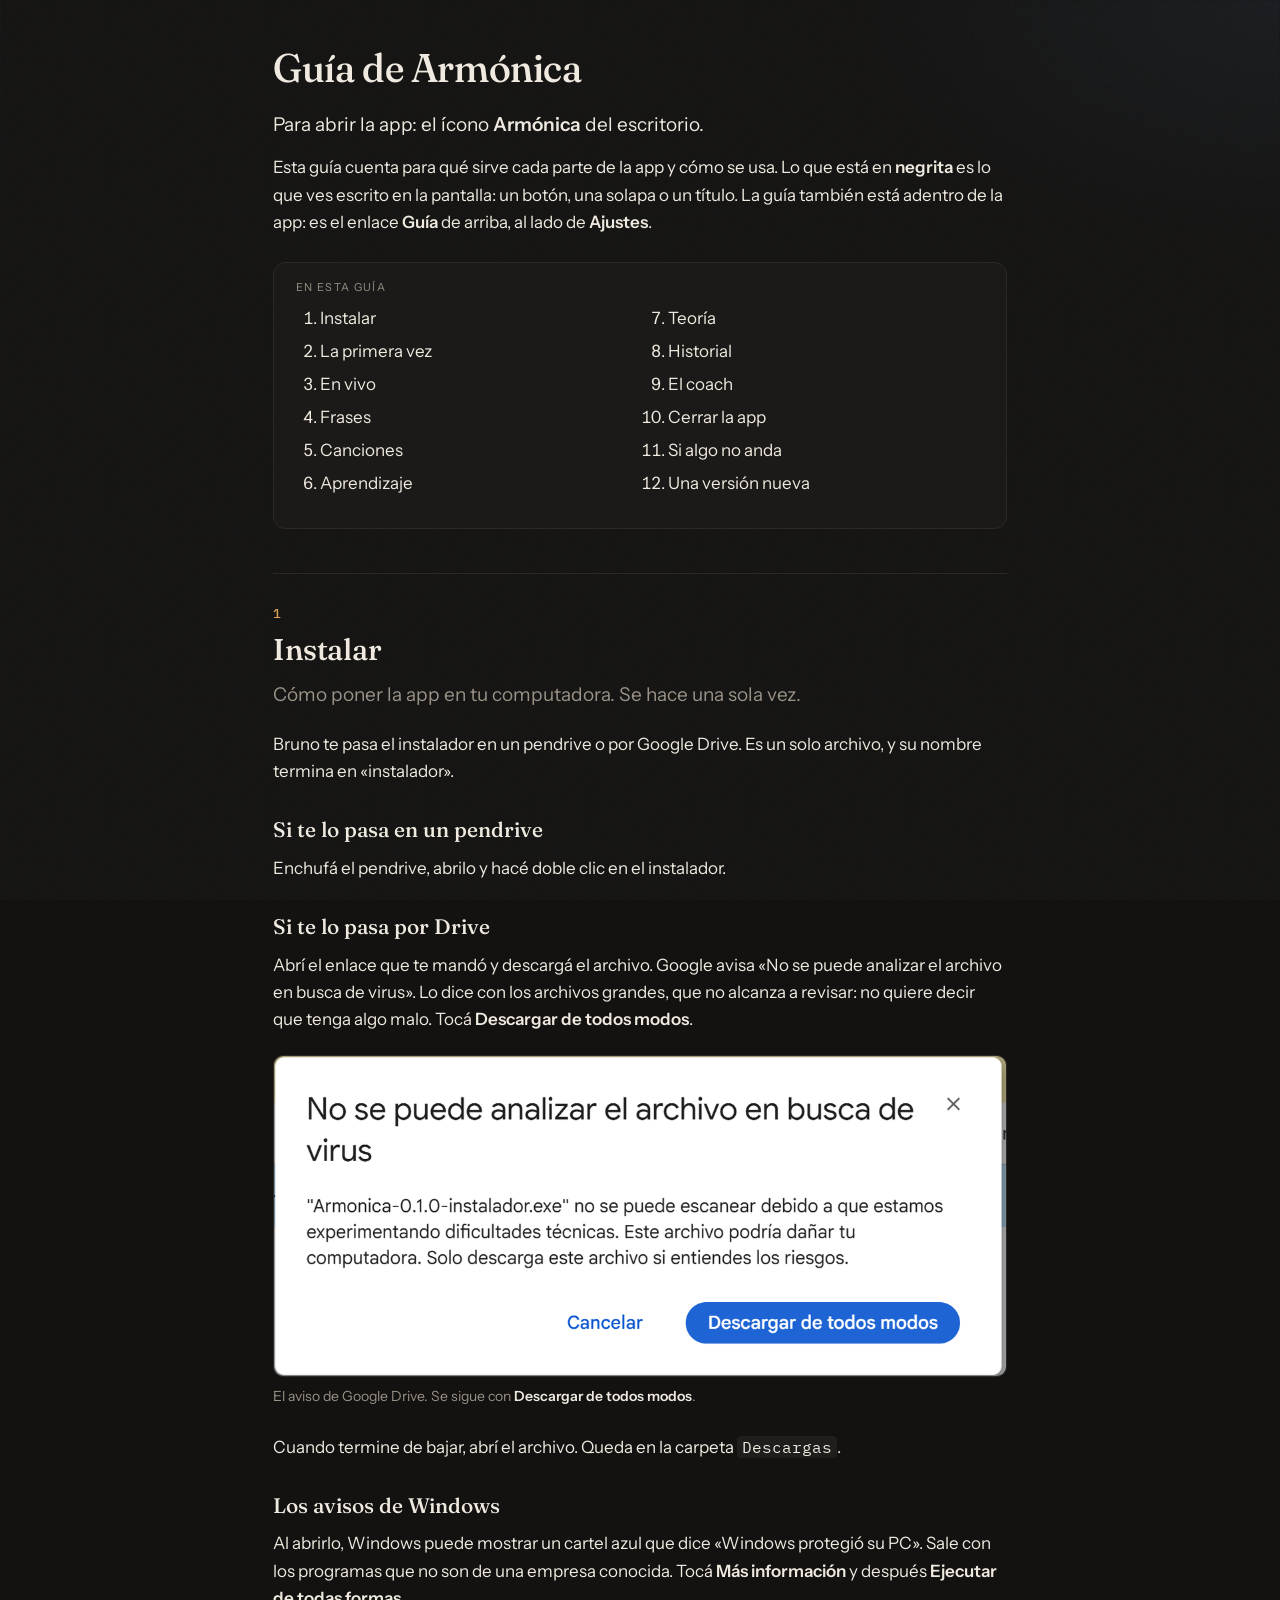
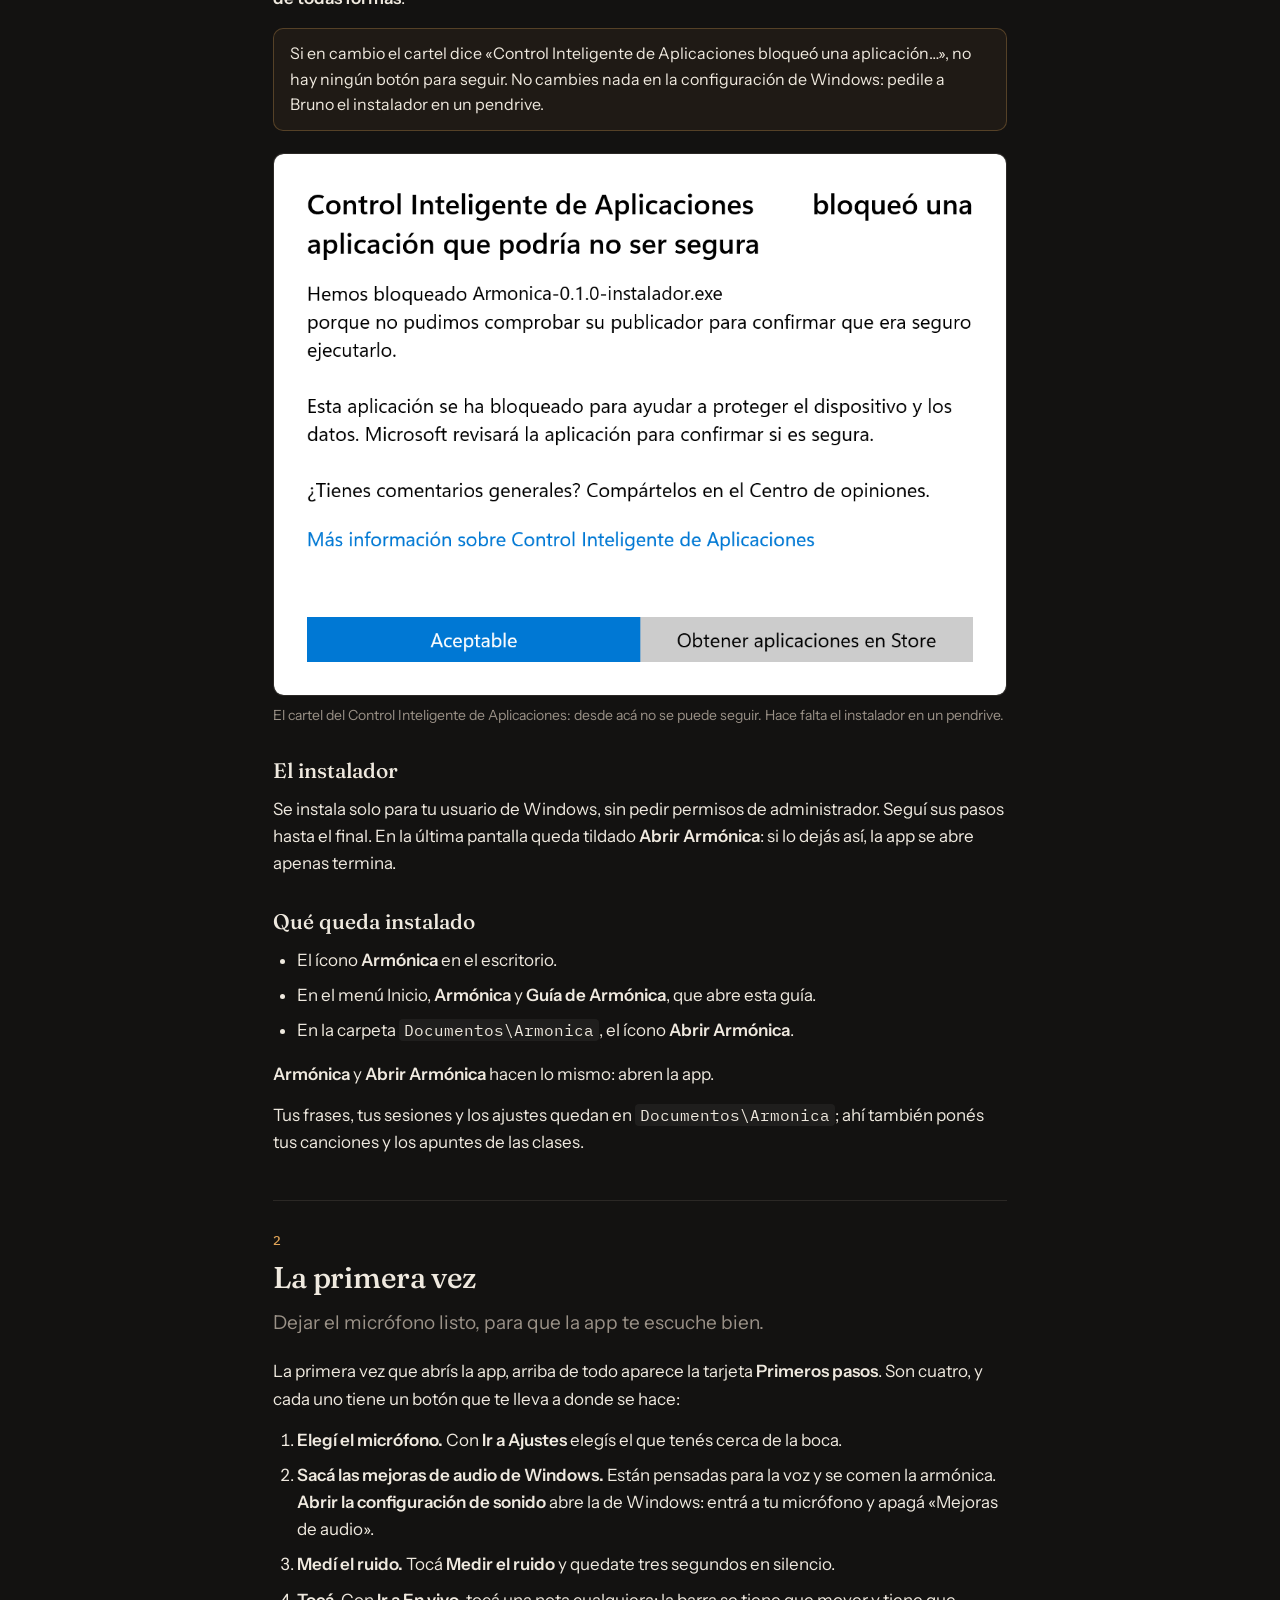
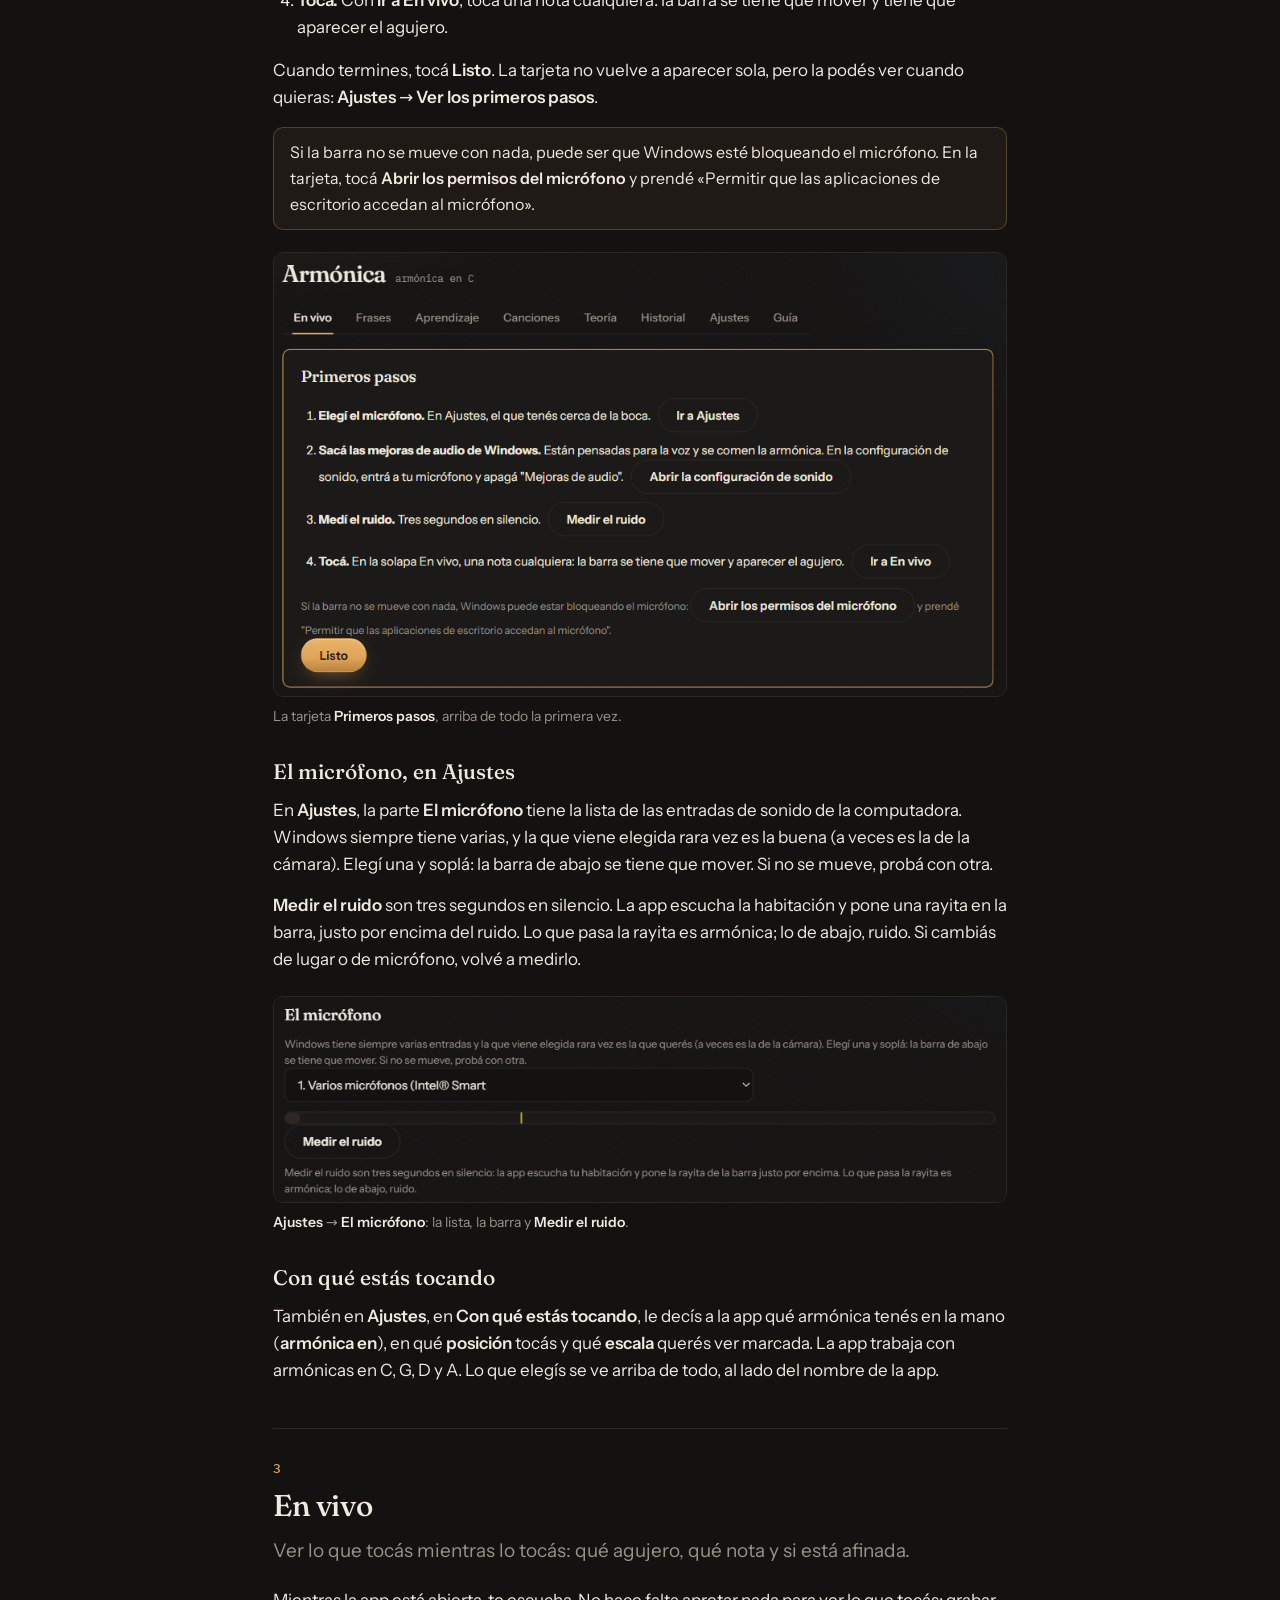
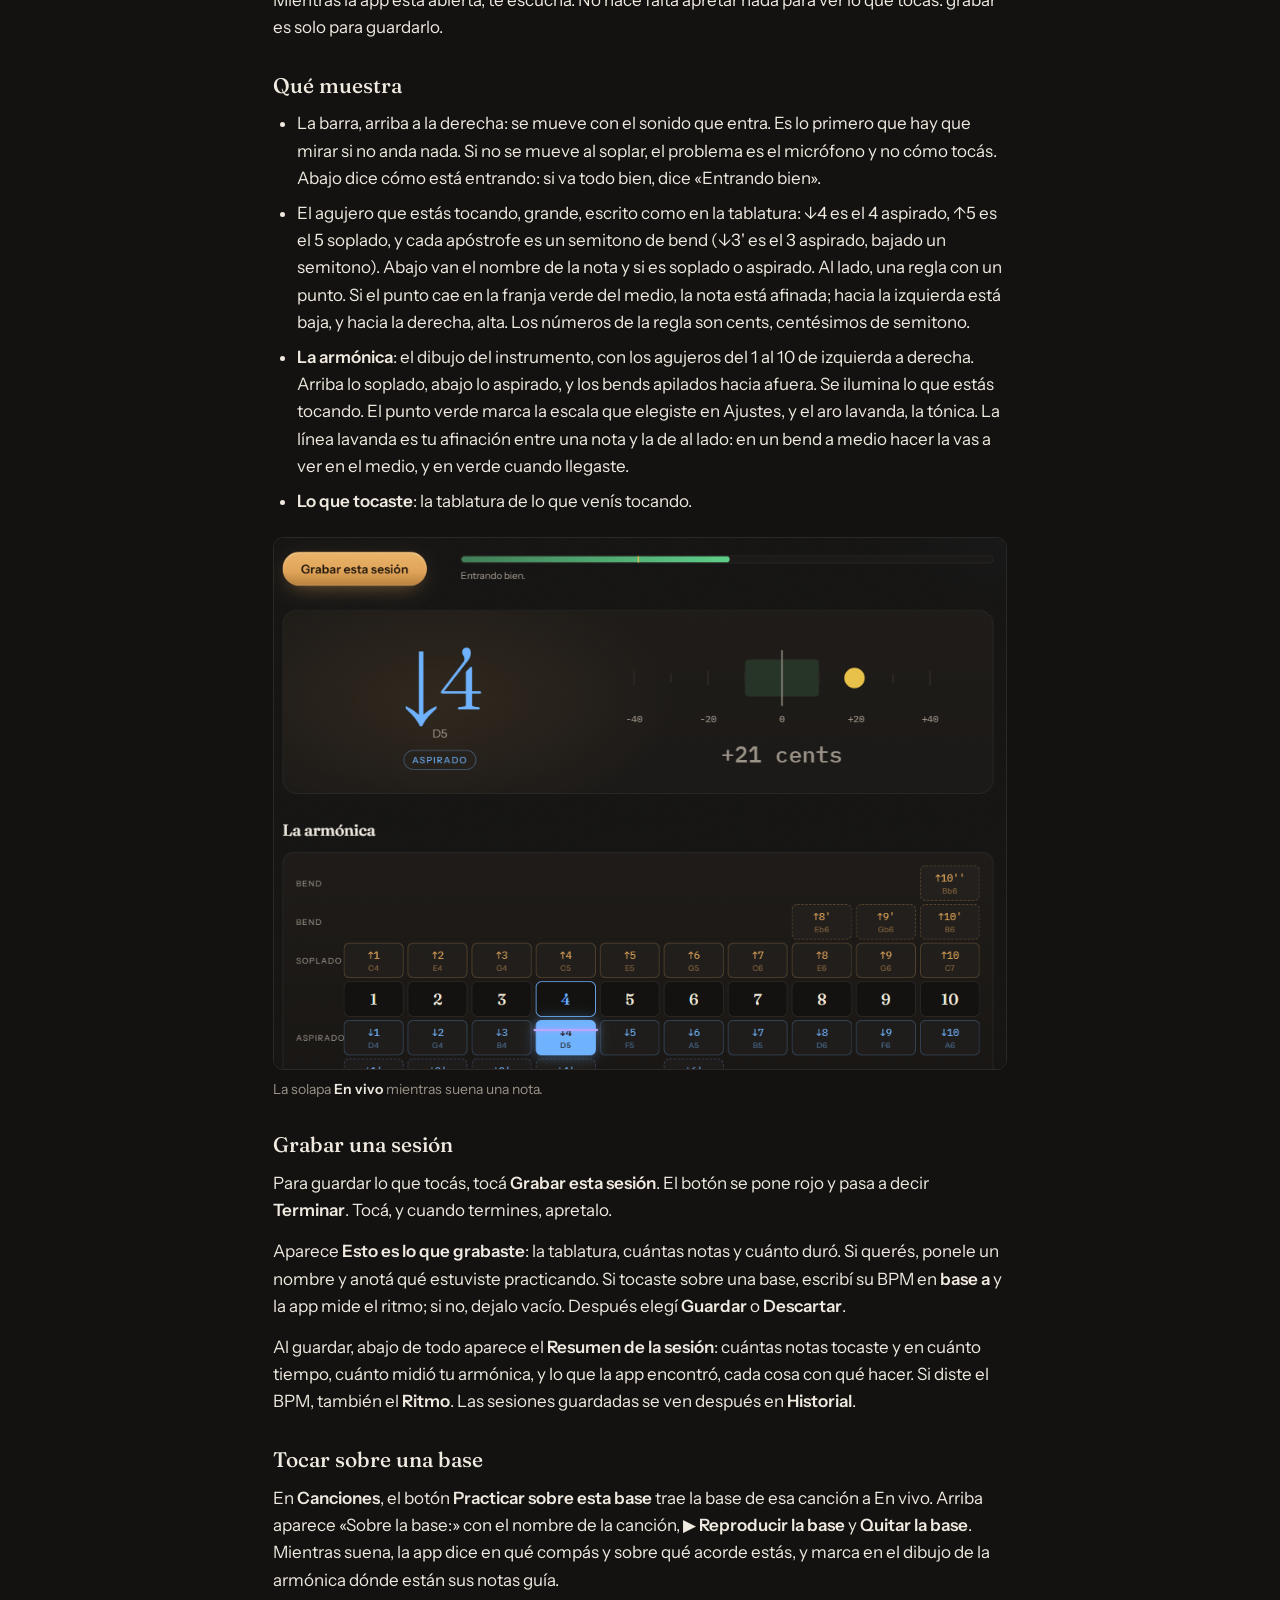
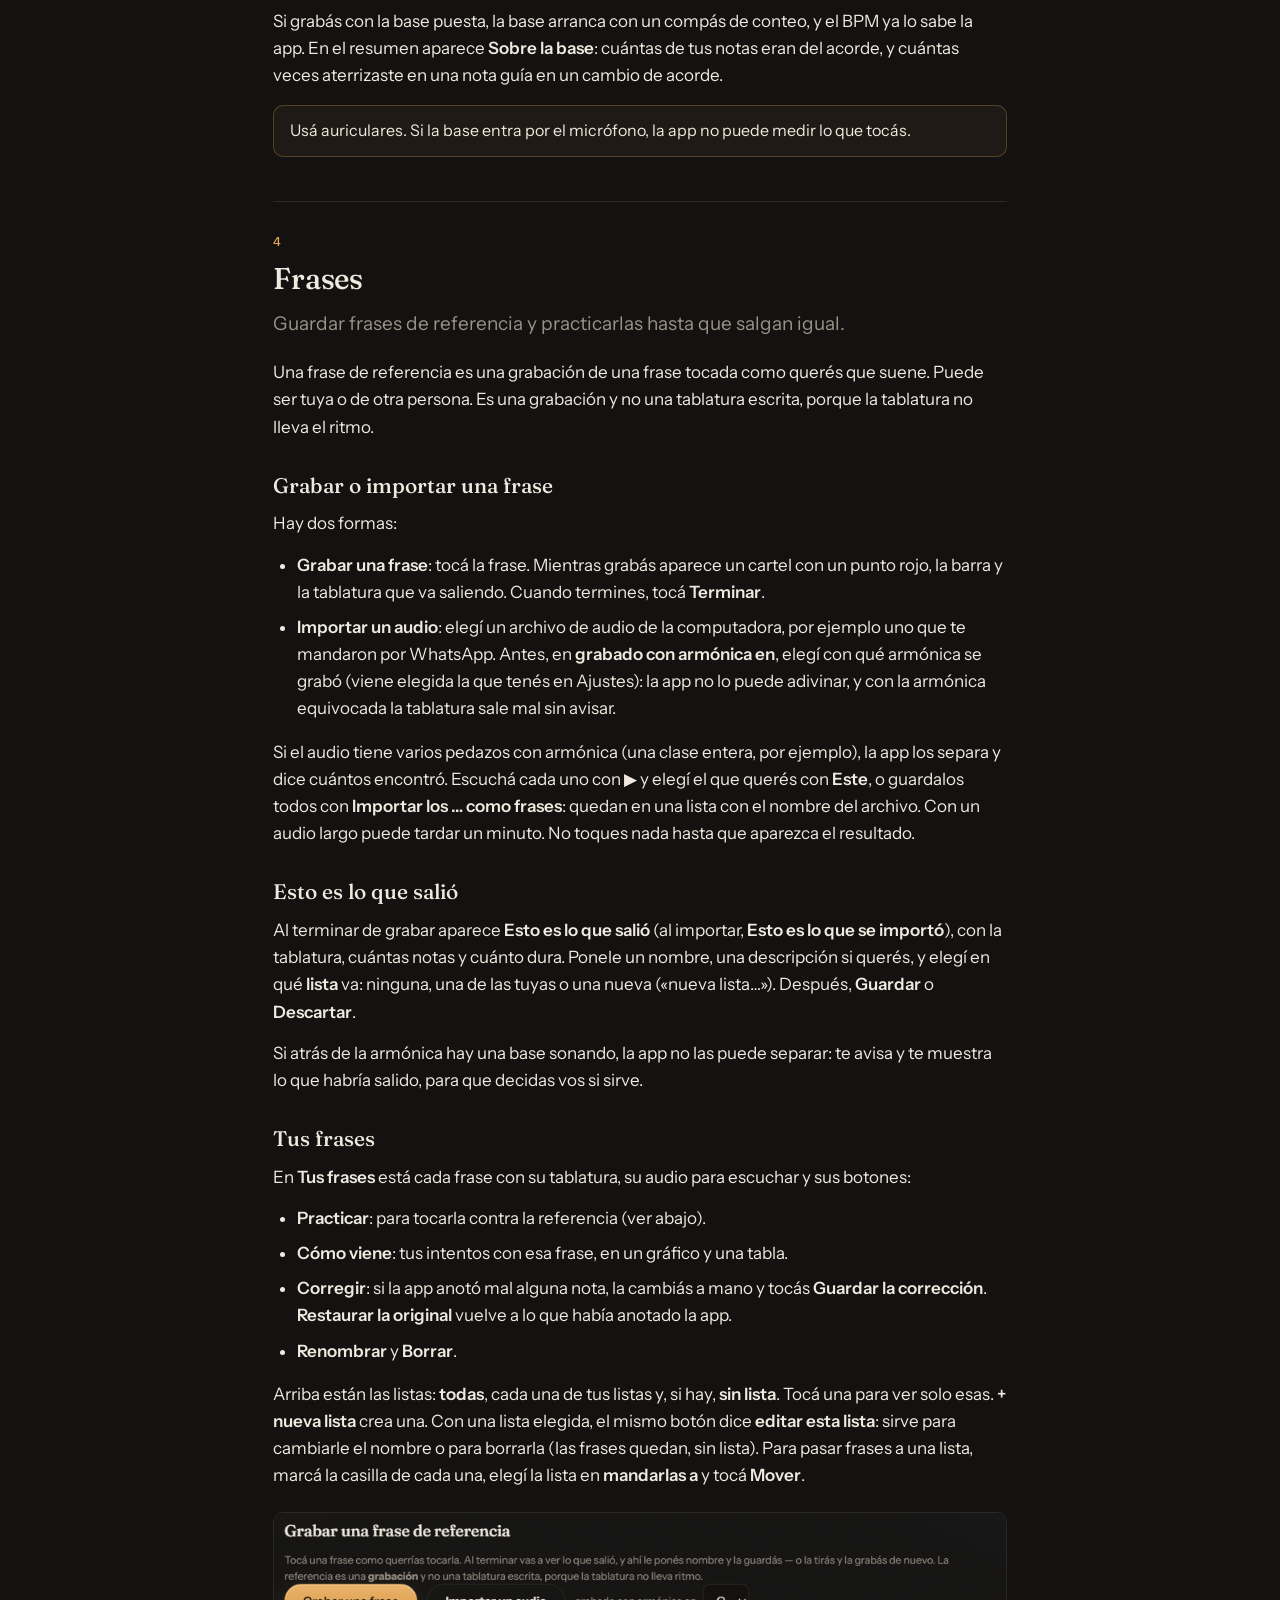
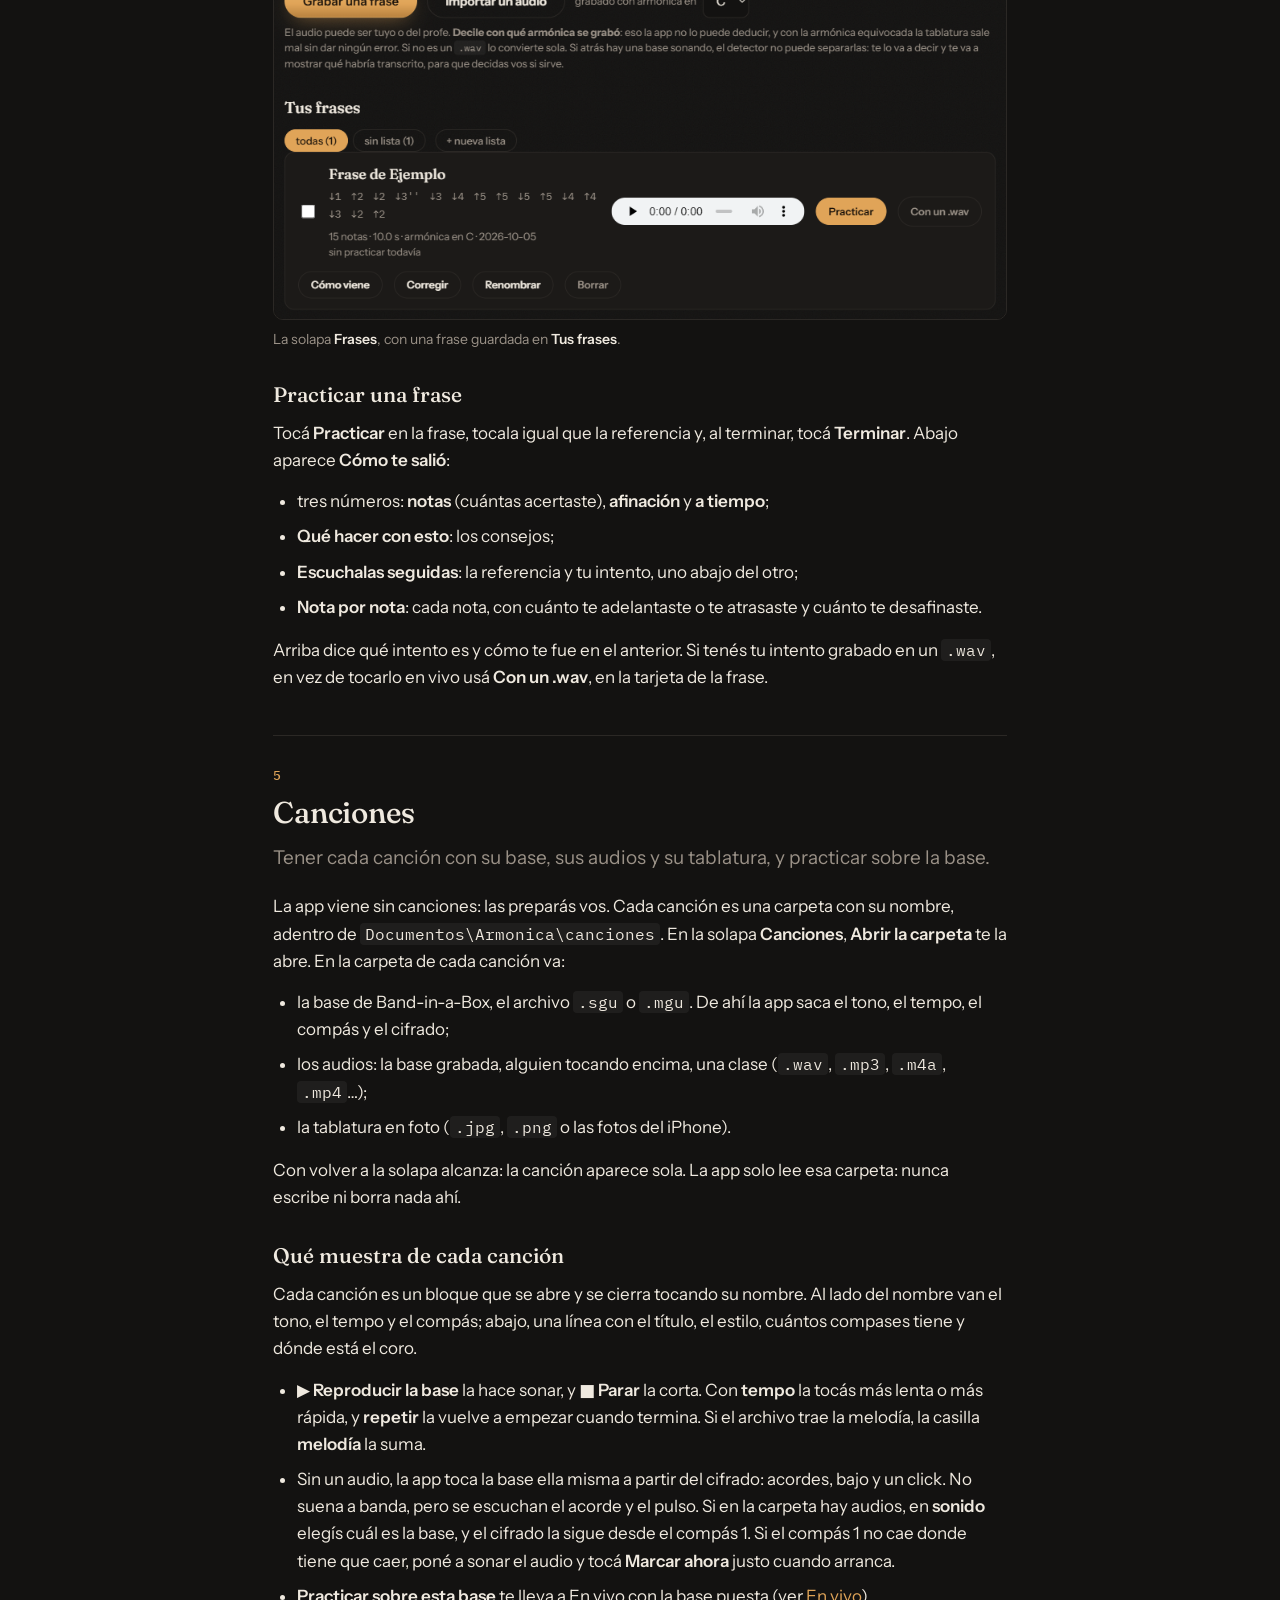
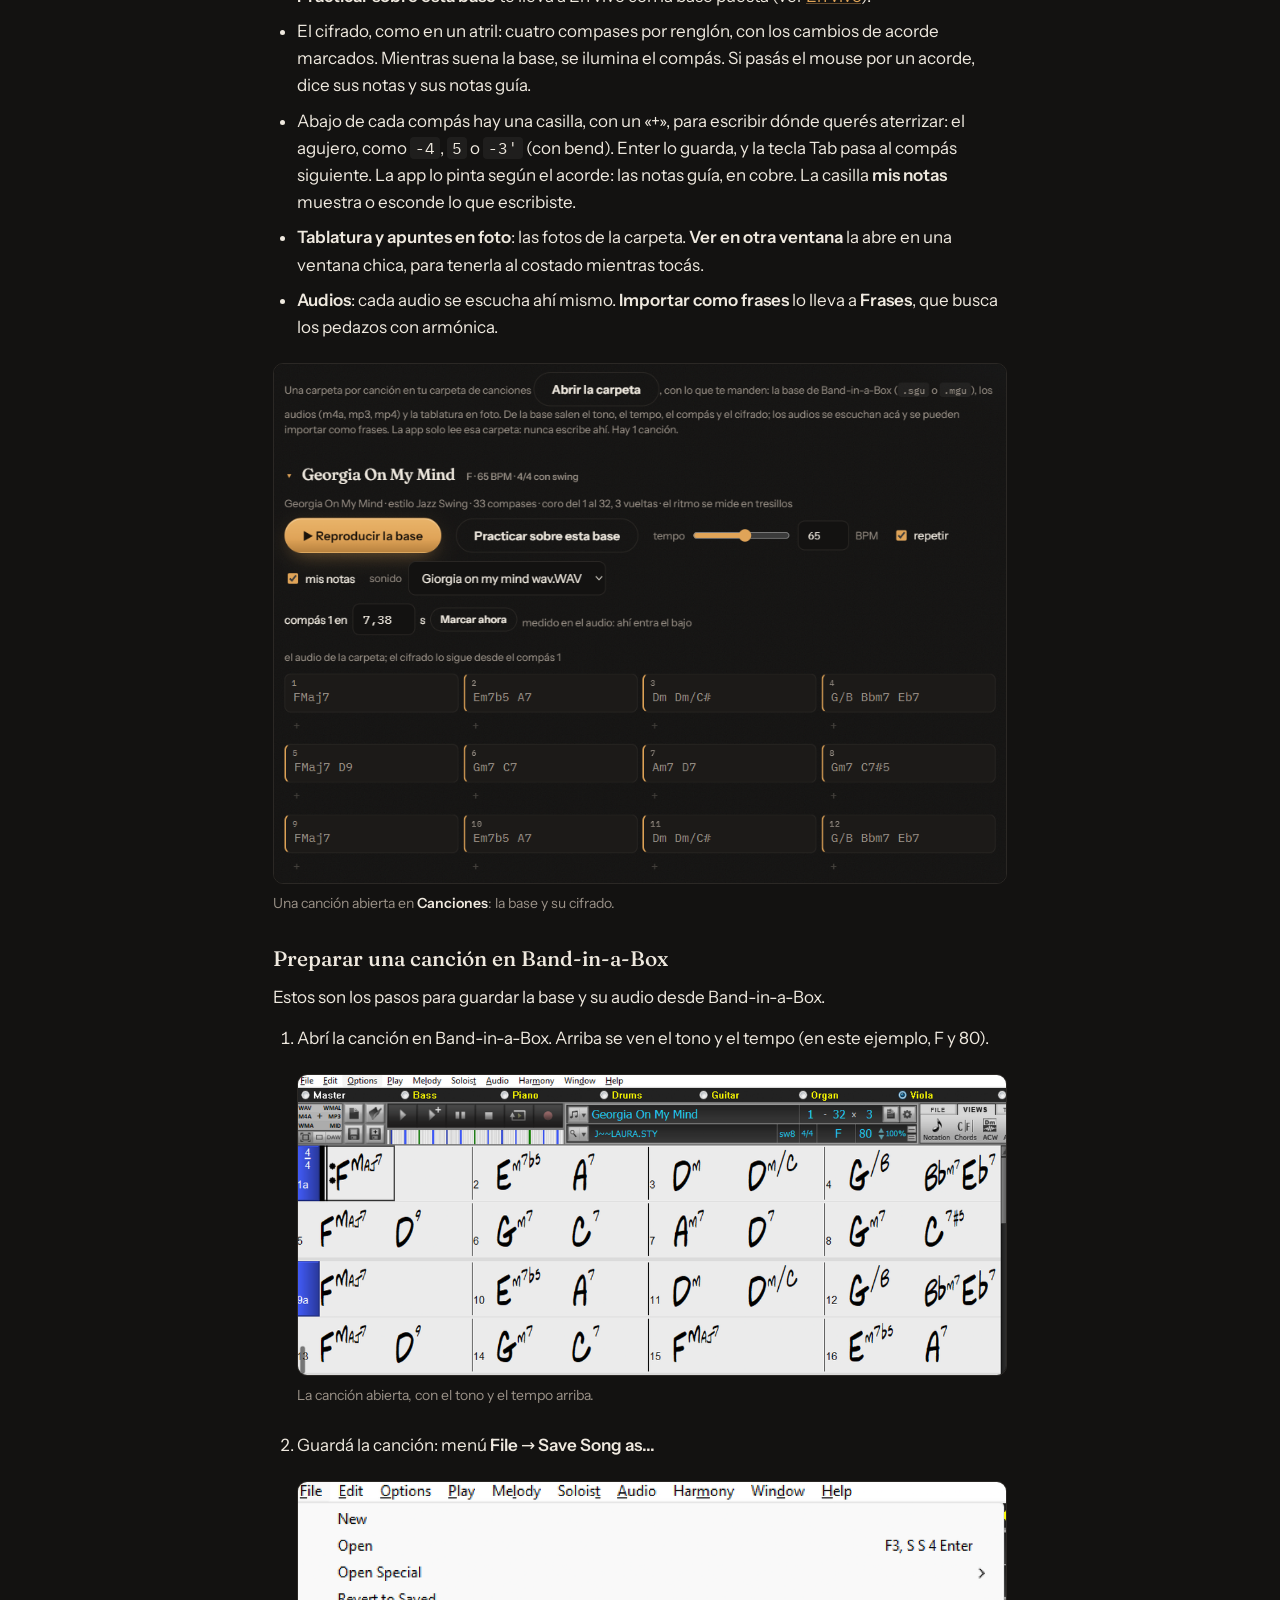
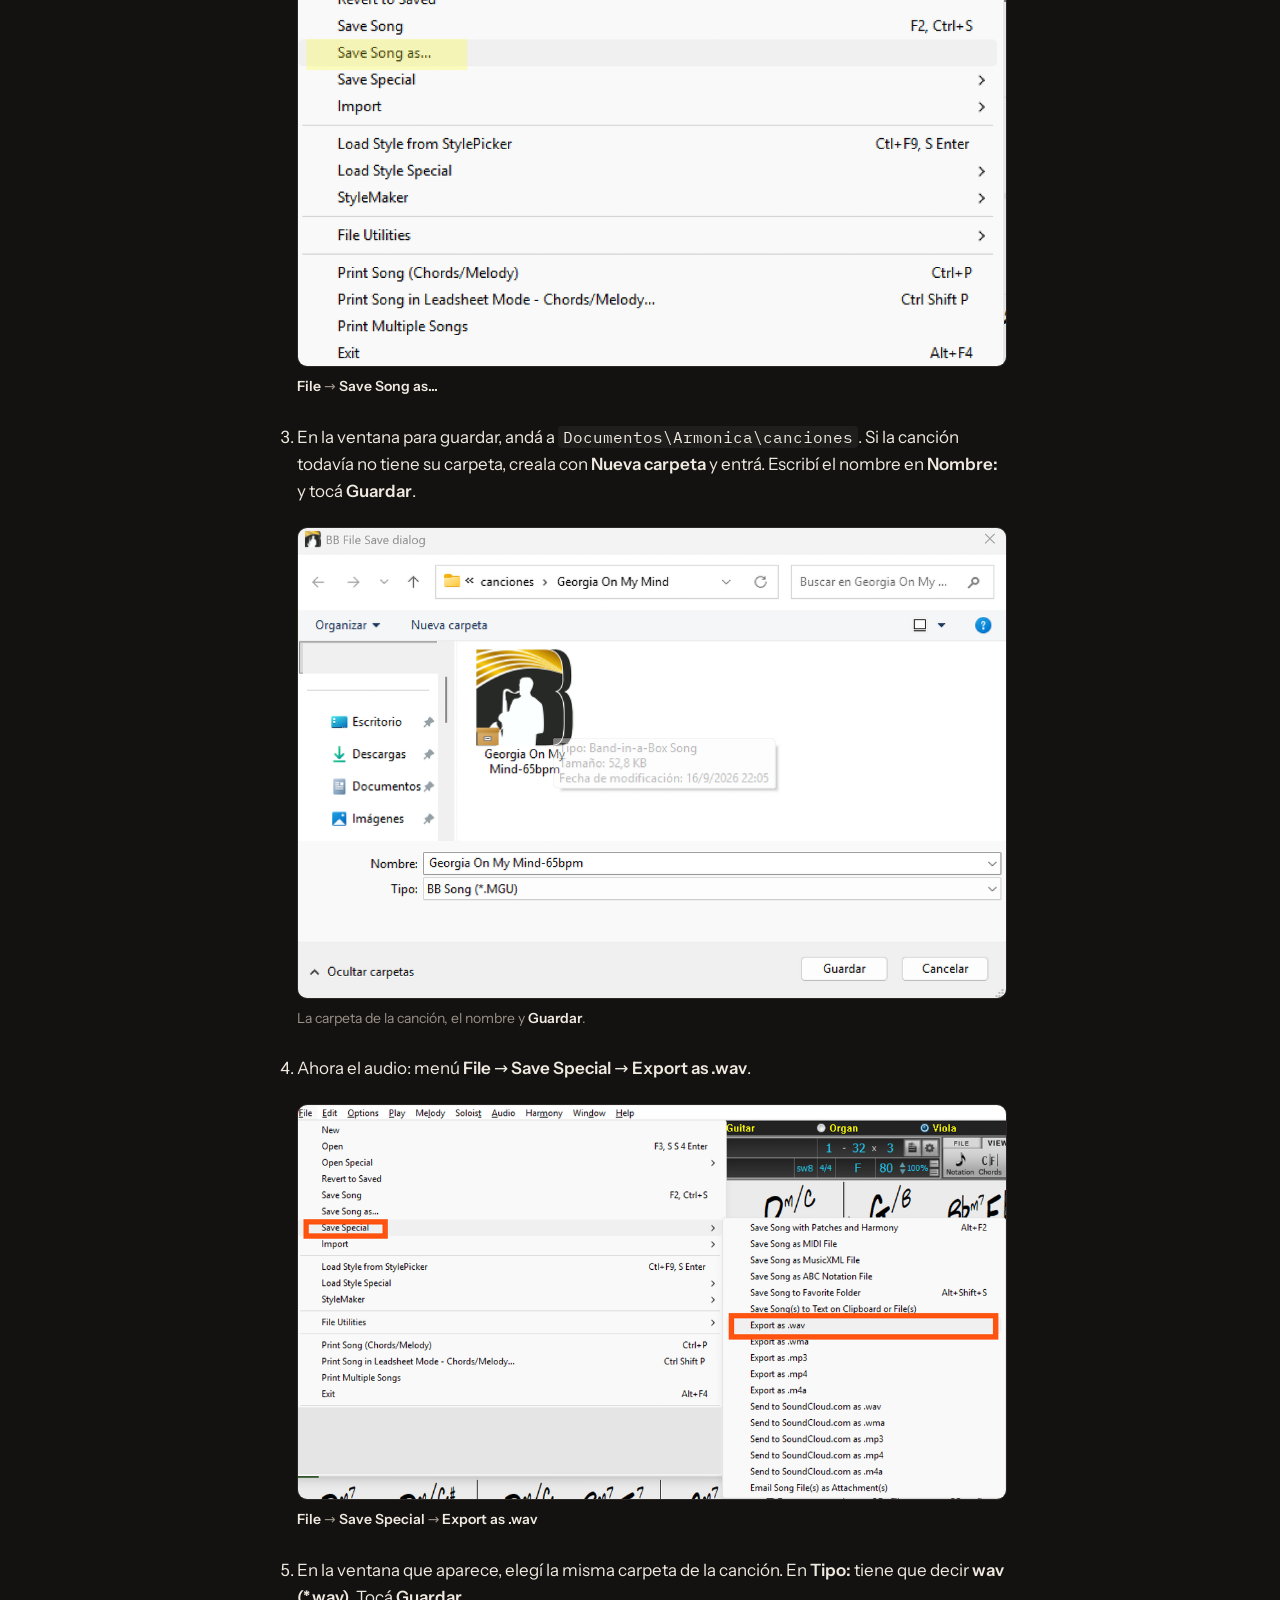
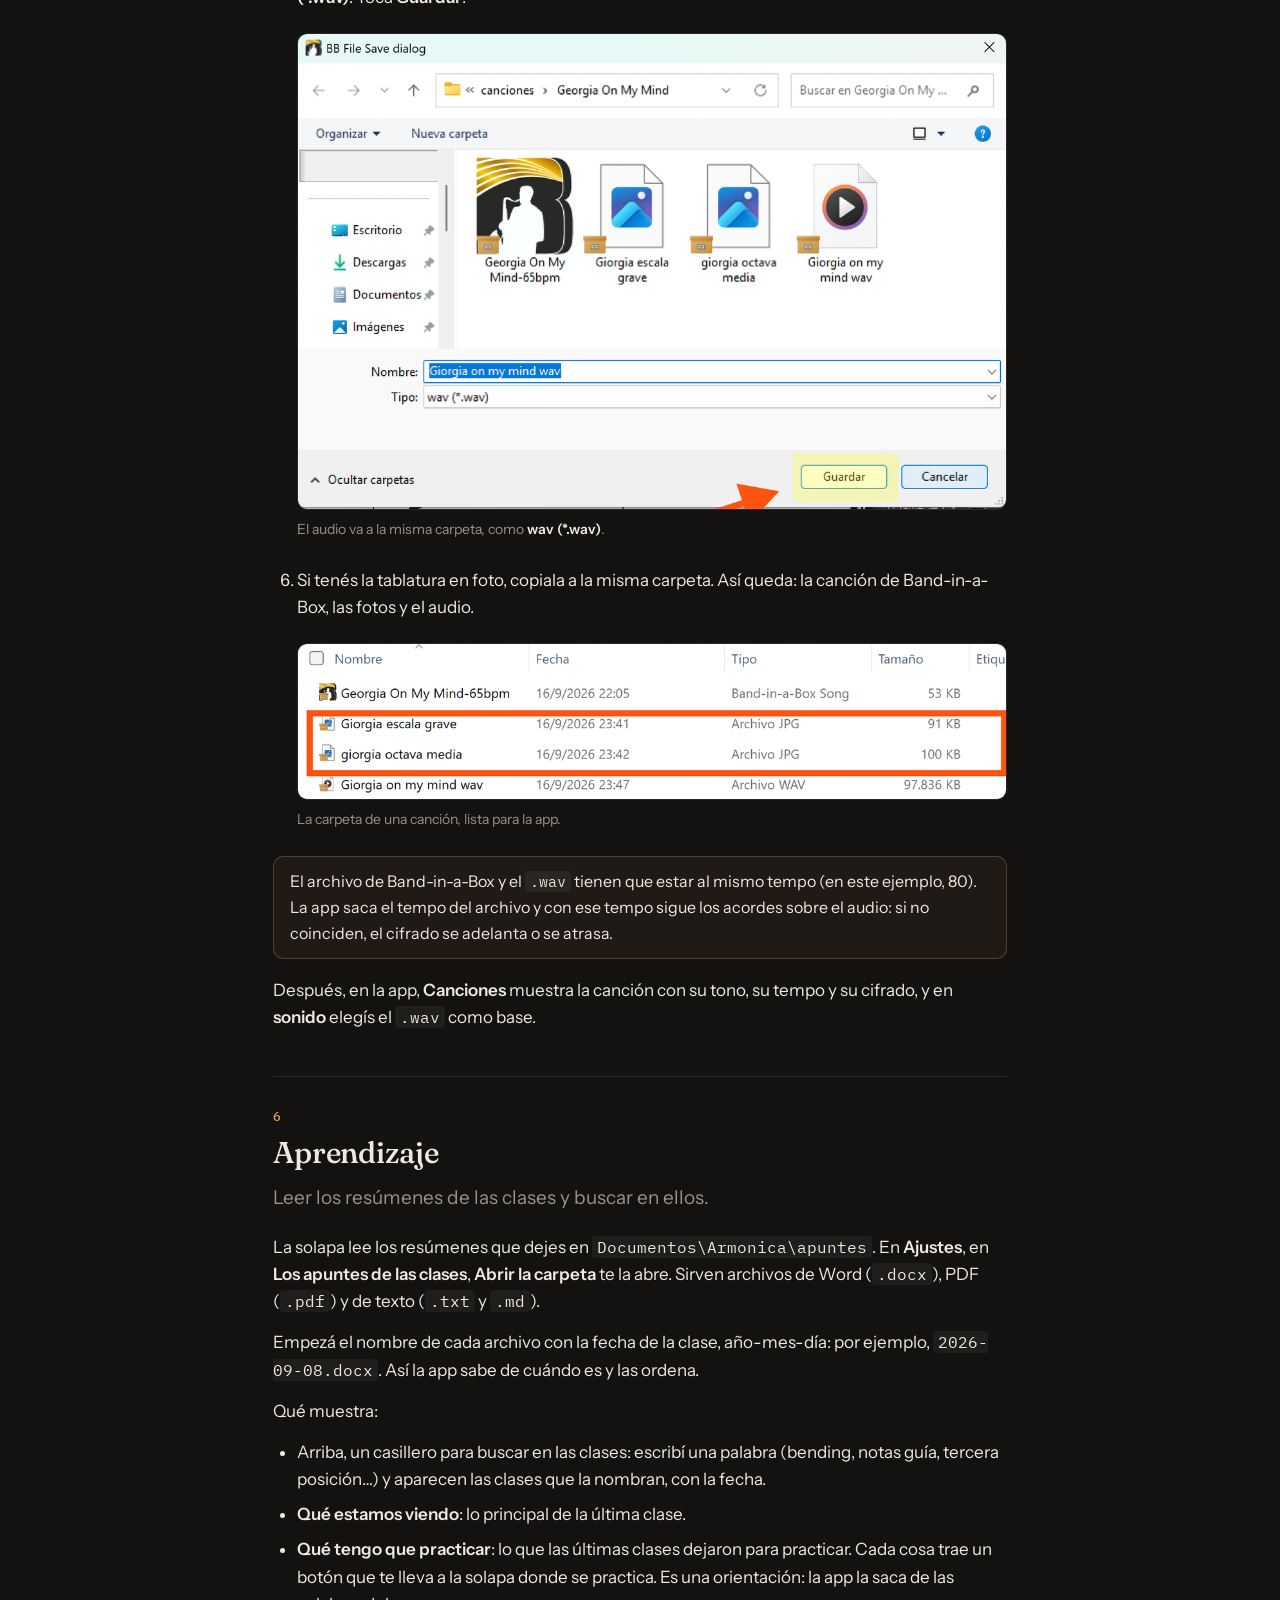
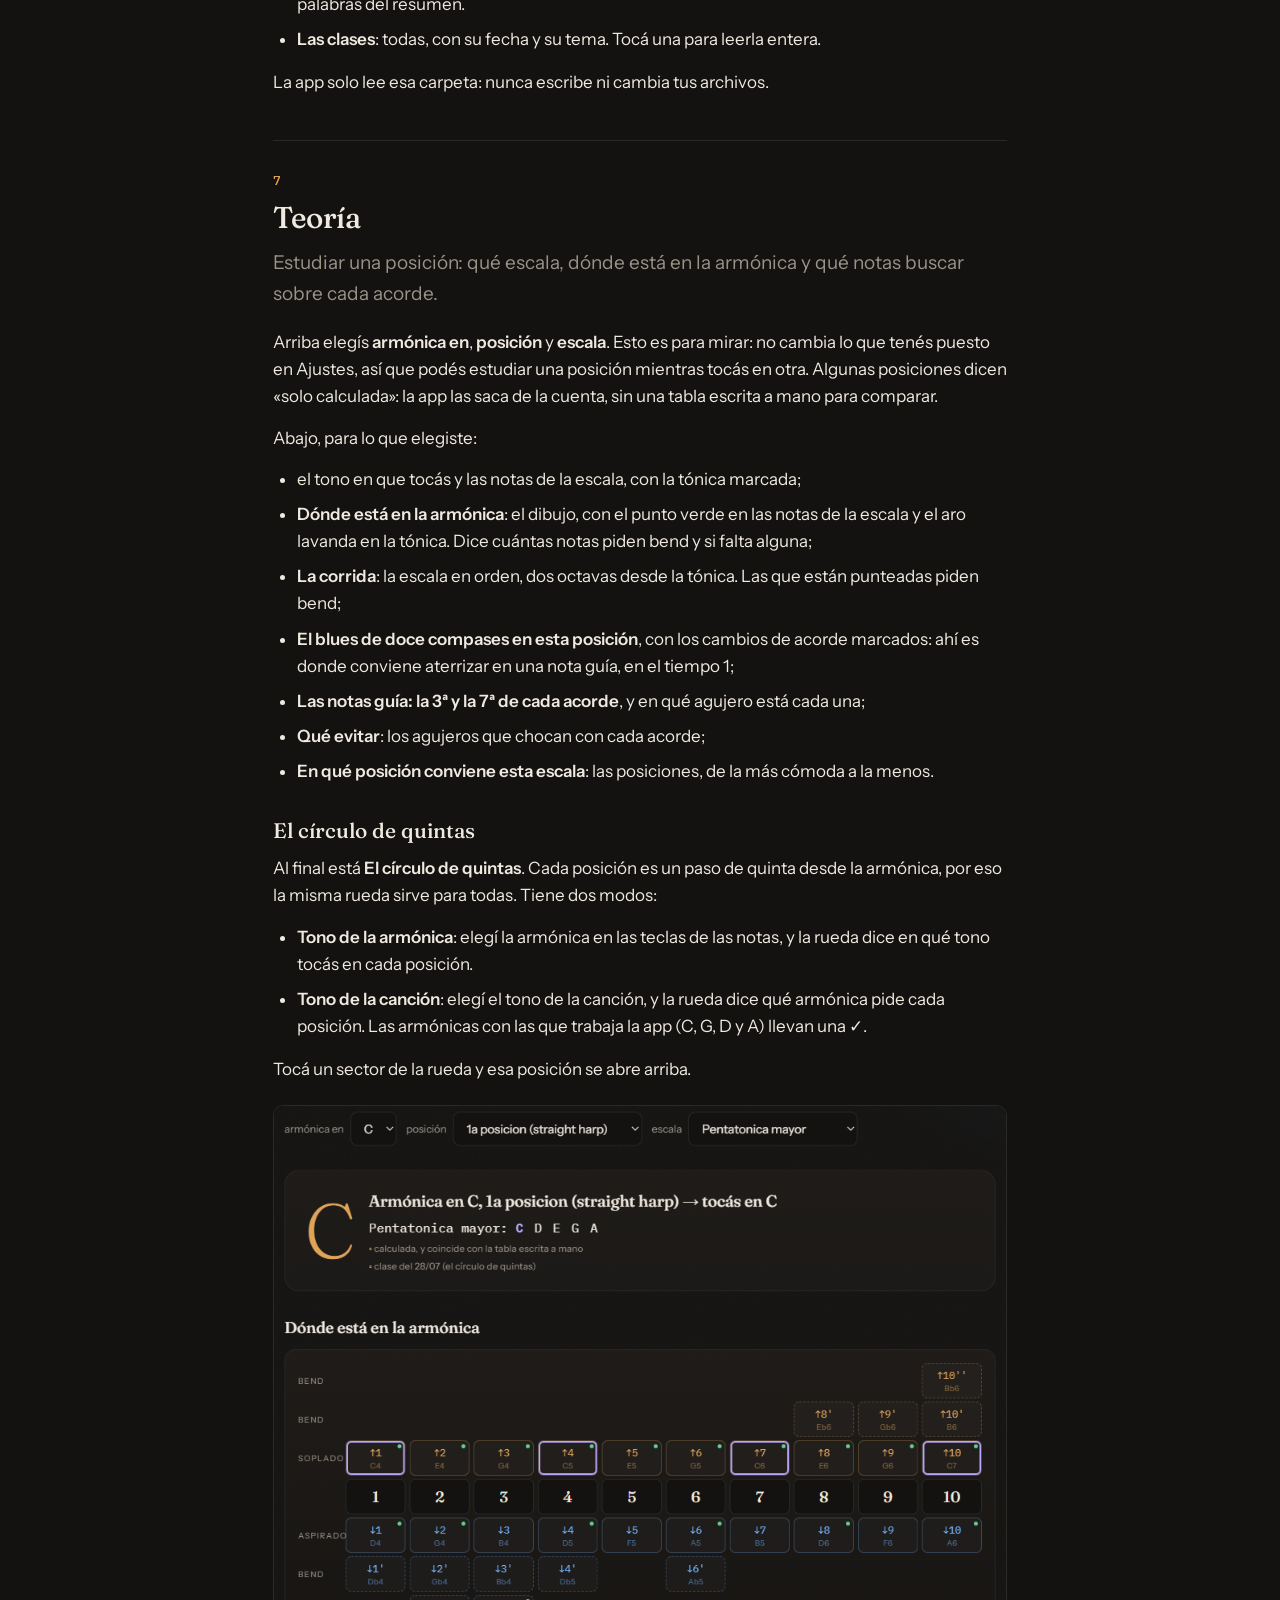
==== commit cccf82ea: "La guía describe la captura de Historial como lo que muestra, sin el gráfico que todavía no aparece," ====
--- a/armonica/web/guia.html
+++ b/armonica/web/guia.html
@@ -477,8 +477,7 @@
             <code>Documentos\Armonica\canciones</code>. Si la canción todavía no
             tiene su carpeta, creala con <strong>Nueva carpeta</strong> y entrá.
             Escribí el nombre en <strong>Nombre:</strong> y tocá
-            <strong>Guardar</strong>. El archivo queda como <code>.MGU</code> (o
-            <code>.SGU</code>).</p>
+            <strong>Guardar</strong>.</p>
           <figure>
             <img src="guia/bandinabox-03.png" alt="La ventana para guardar de Band-in-a-Box, en la carpeta de la canción, con el tipo BB Song (*.MGU).">
             <figcaption>La carpeta de la canción, el nombre y <strong>Guardar</strong>.</figcaption>
@@ -493,7 +492,7 @@
           </figure>
         </li>
         <li>
-          <p>En la ventana que aparece, la misma carpeta de la canción. En
+          <p>En la ventana que aparece, elegí la misma carpeta de la canción. En
             <strong>Tipo:</strong> tiene que decir <strong>wav (*.wav)</strong>.
             Tocá <strong>Guardar</strong>.</p>
           <figure>
@@ -615,8 +614,8 @@
       la armónica, la posición, cuántas notas, cuántos minutos y cuánto midió la
       afinación de tu armónica.</p>
     <figure>
-      <img src="guia/historial.png" alt="La solapa Historial: el gráfico de un bend con la franja verde, y la tabla de las sesiones.">
-      <figcaption>La solapa <strong>Historial</strong>: un bend sesión por sesión, y <strong>Las sesiones</strong>.</figcaption>
+      <img src="guia/historial.png" alt="La solapa Historial con una sola sesión: el aviso de que todavía no hay sesiones suficientes para el gráfico de los bends, y la tabla de las sesiones.">
+      <figcaption>La solapa <strong>Historial</strong> al principio: con una sola sesión, el gráfico de los bends todavía no aparece; abajo, <strong>Las sesiones</strong>.</figcaption>
     </figure>
   </section>
 
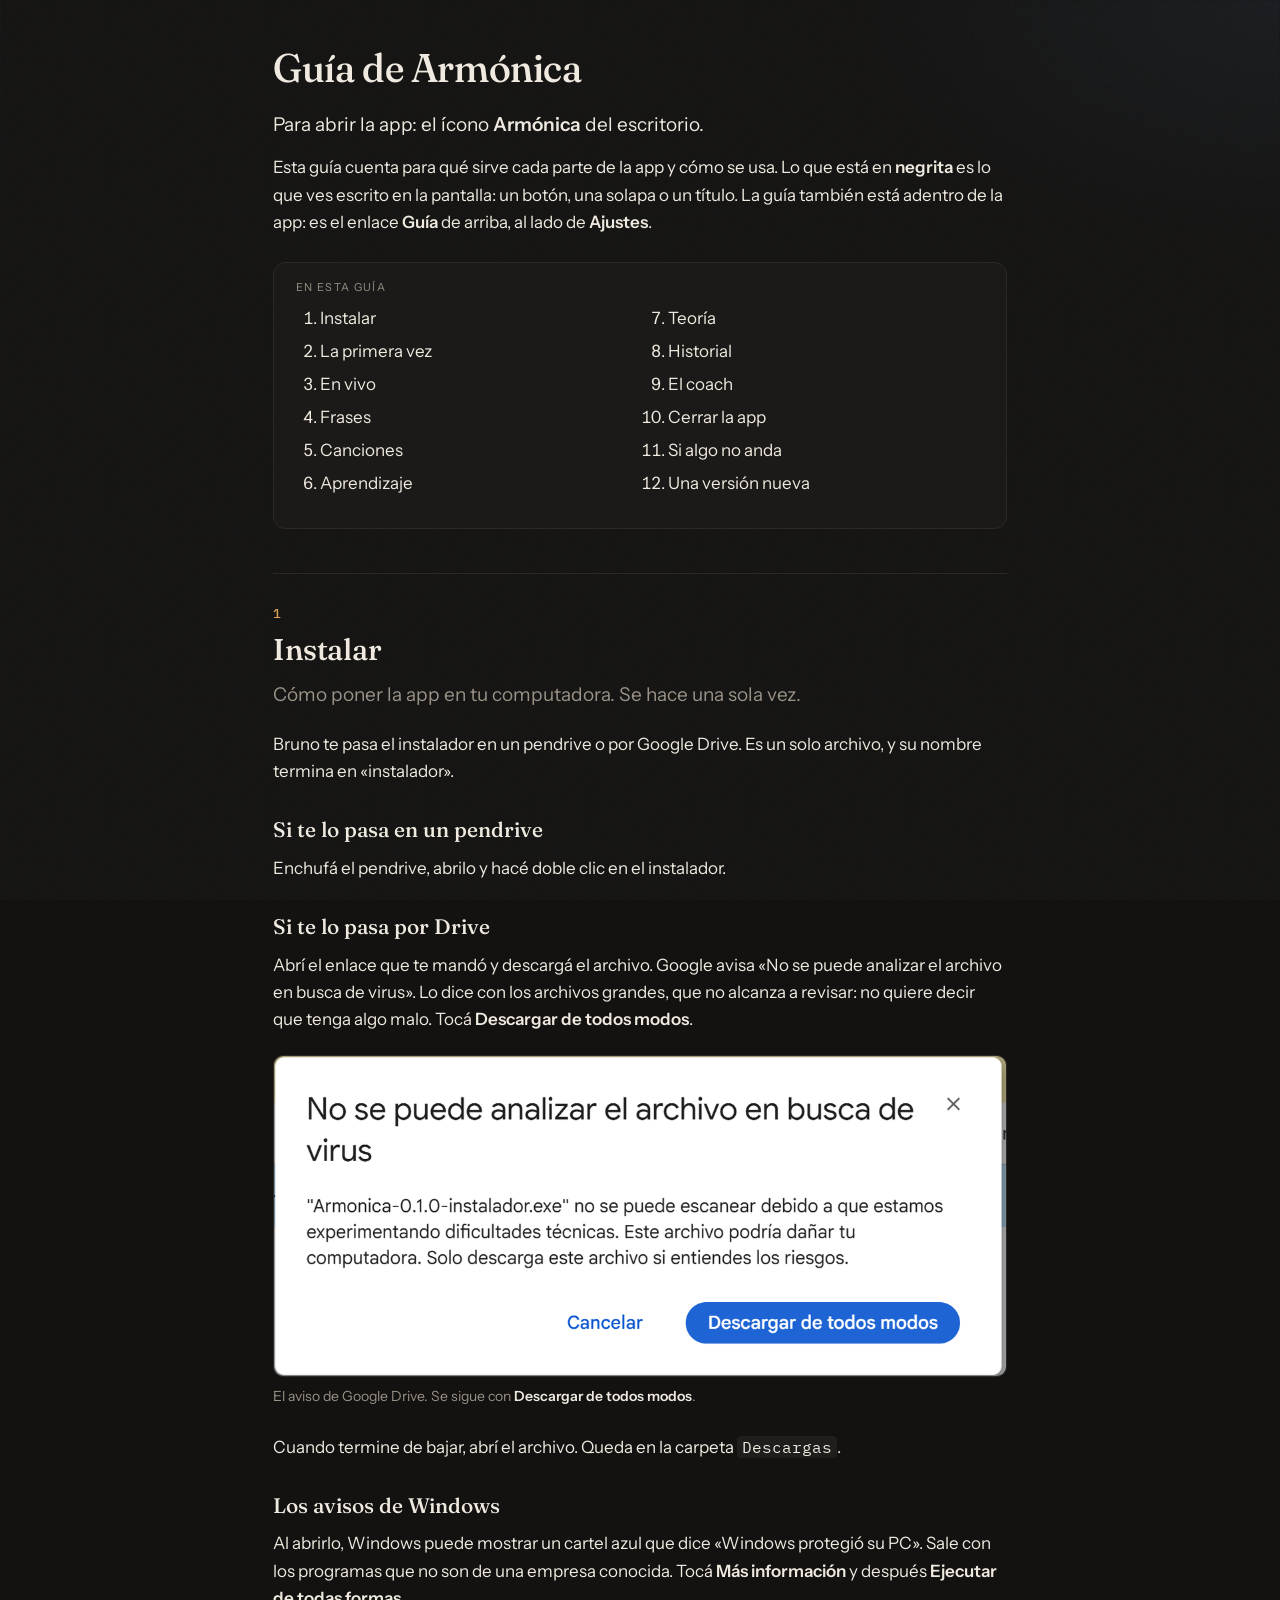
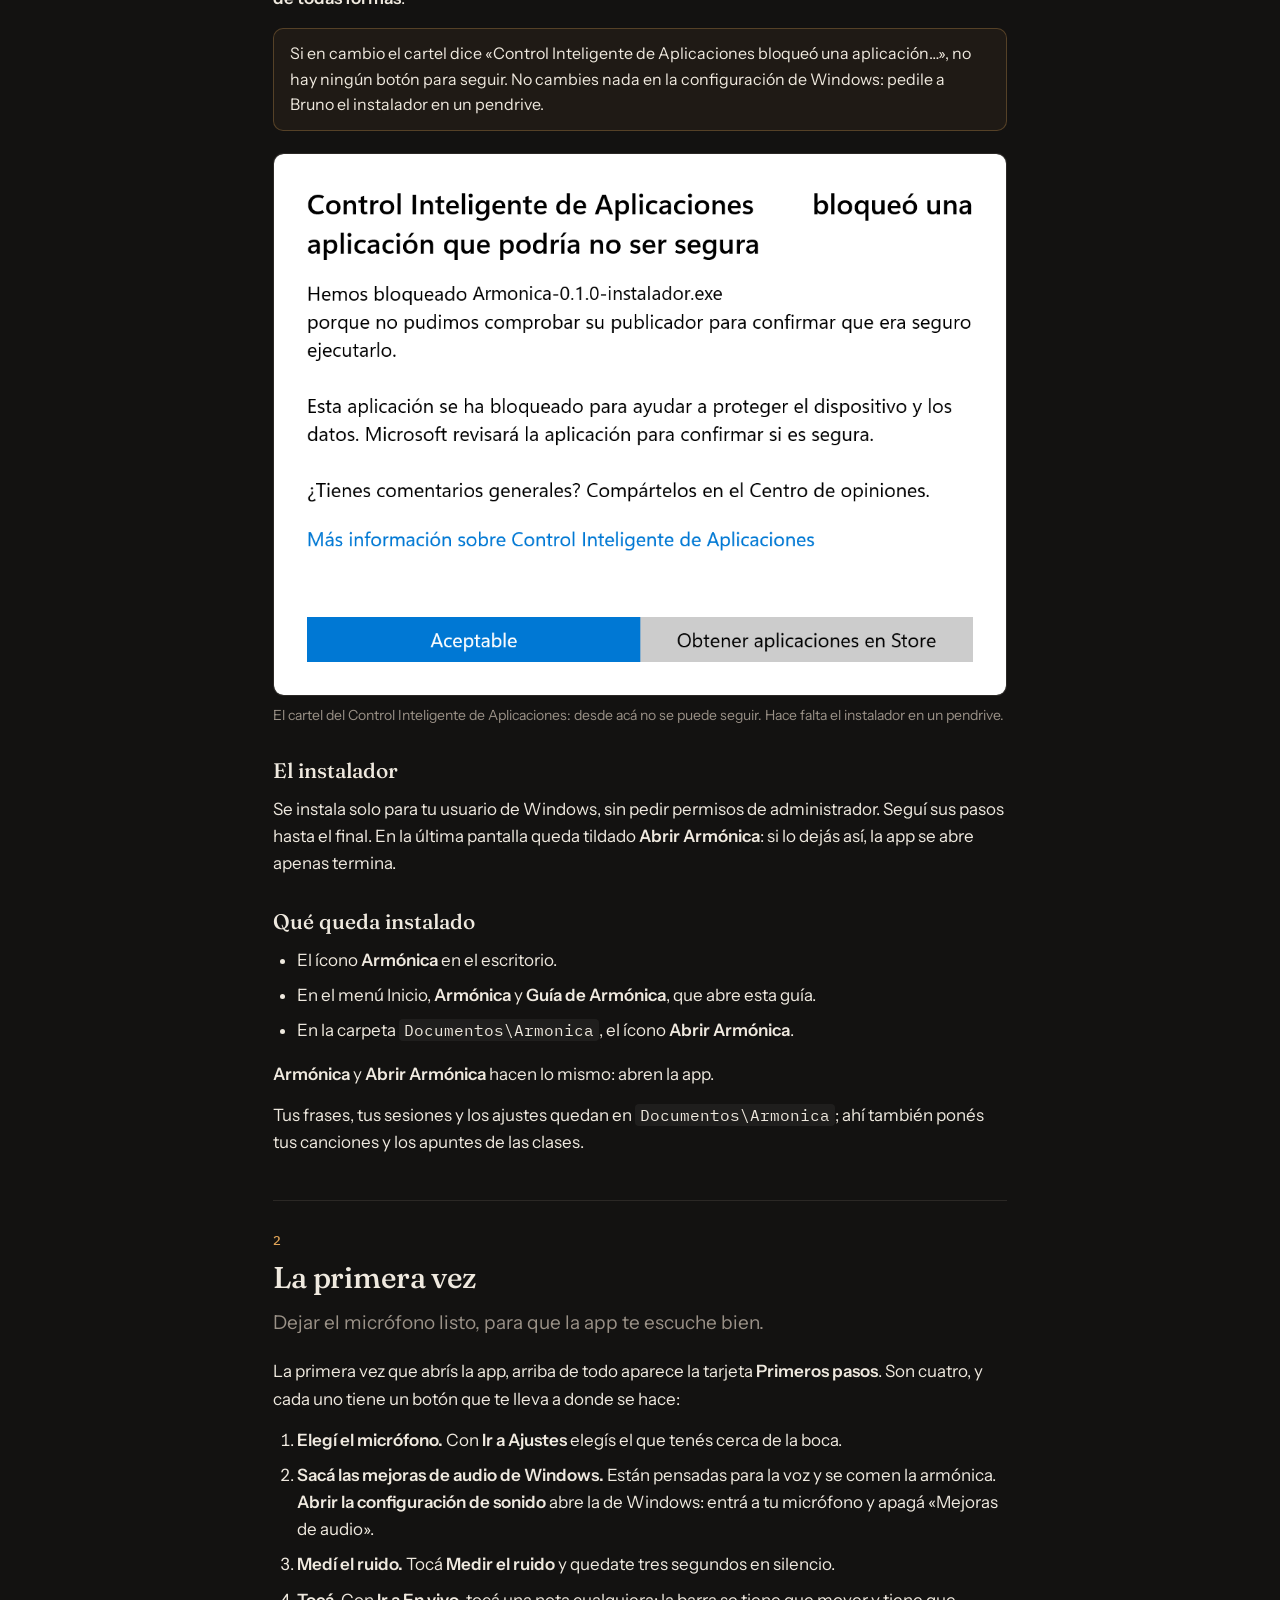
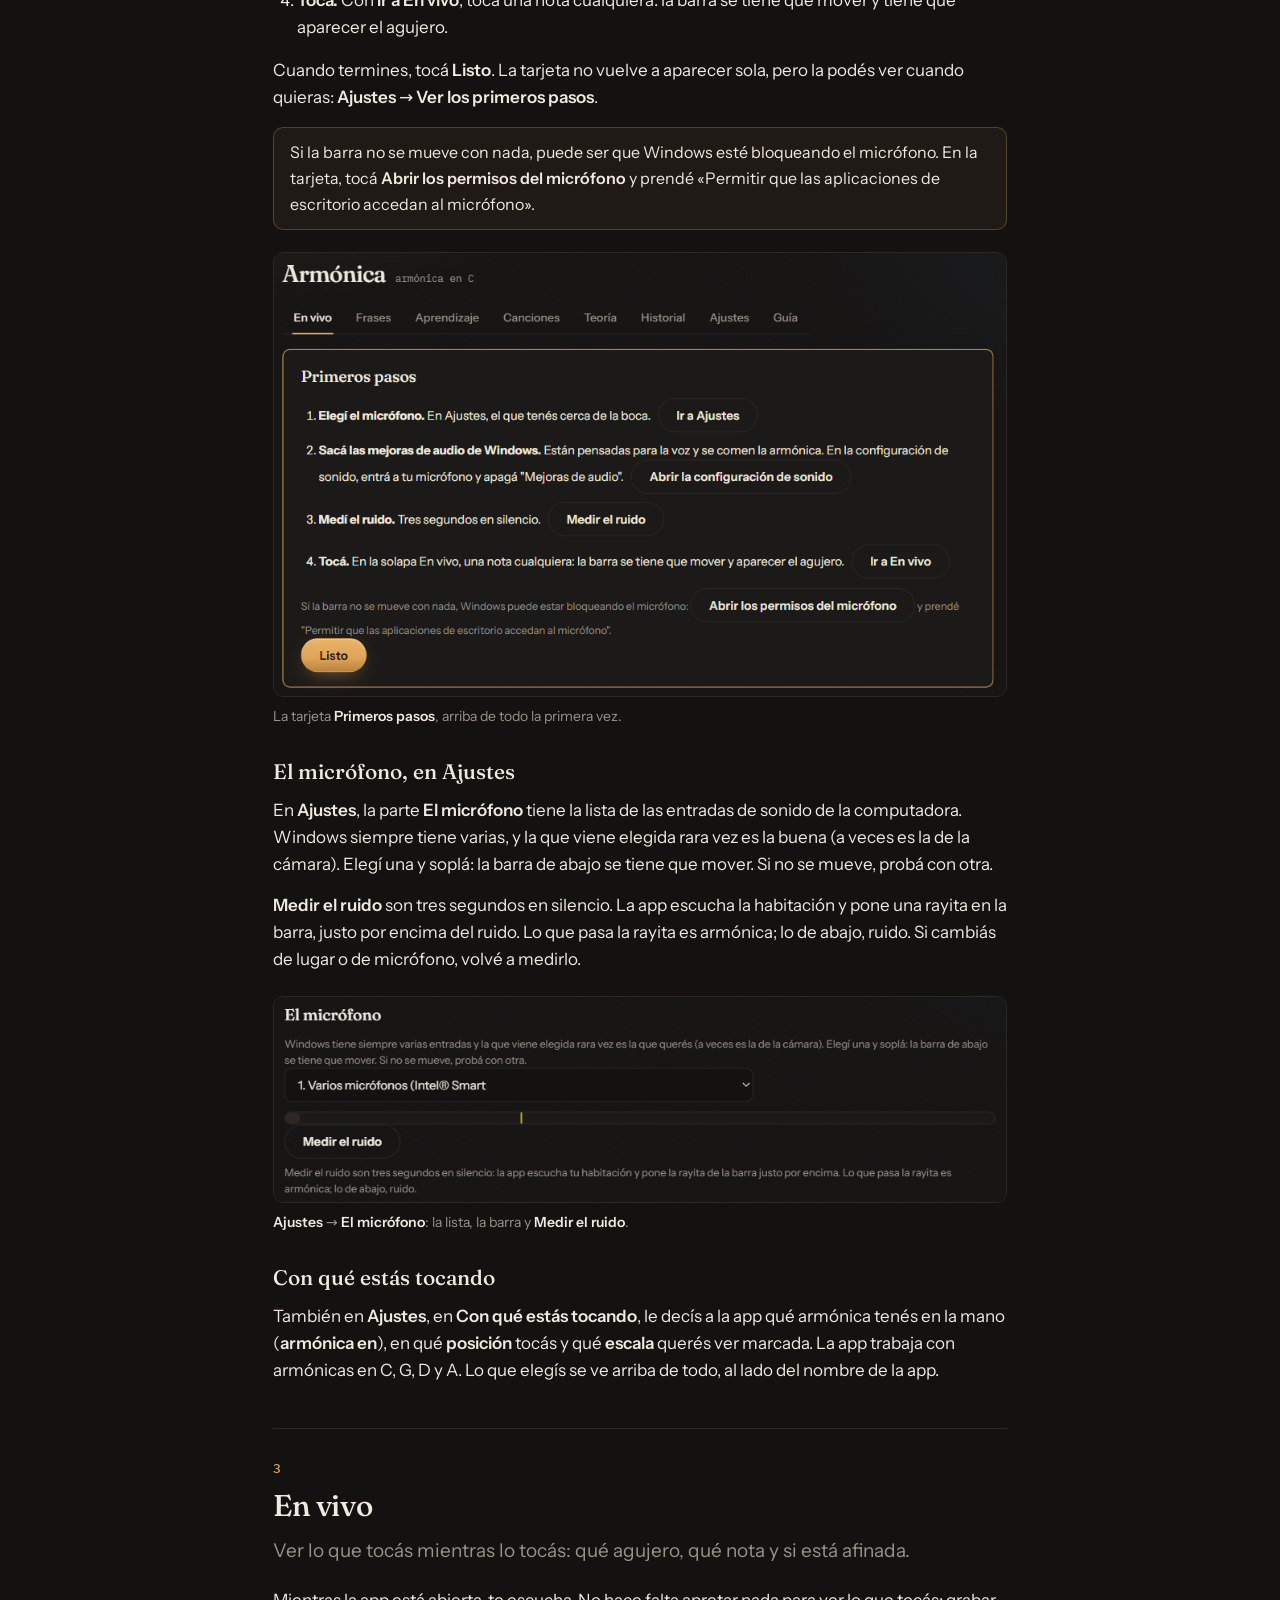
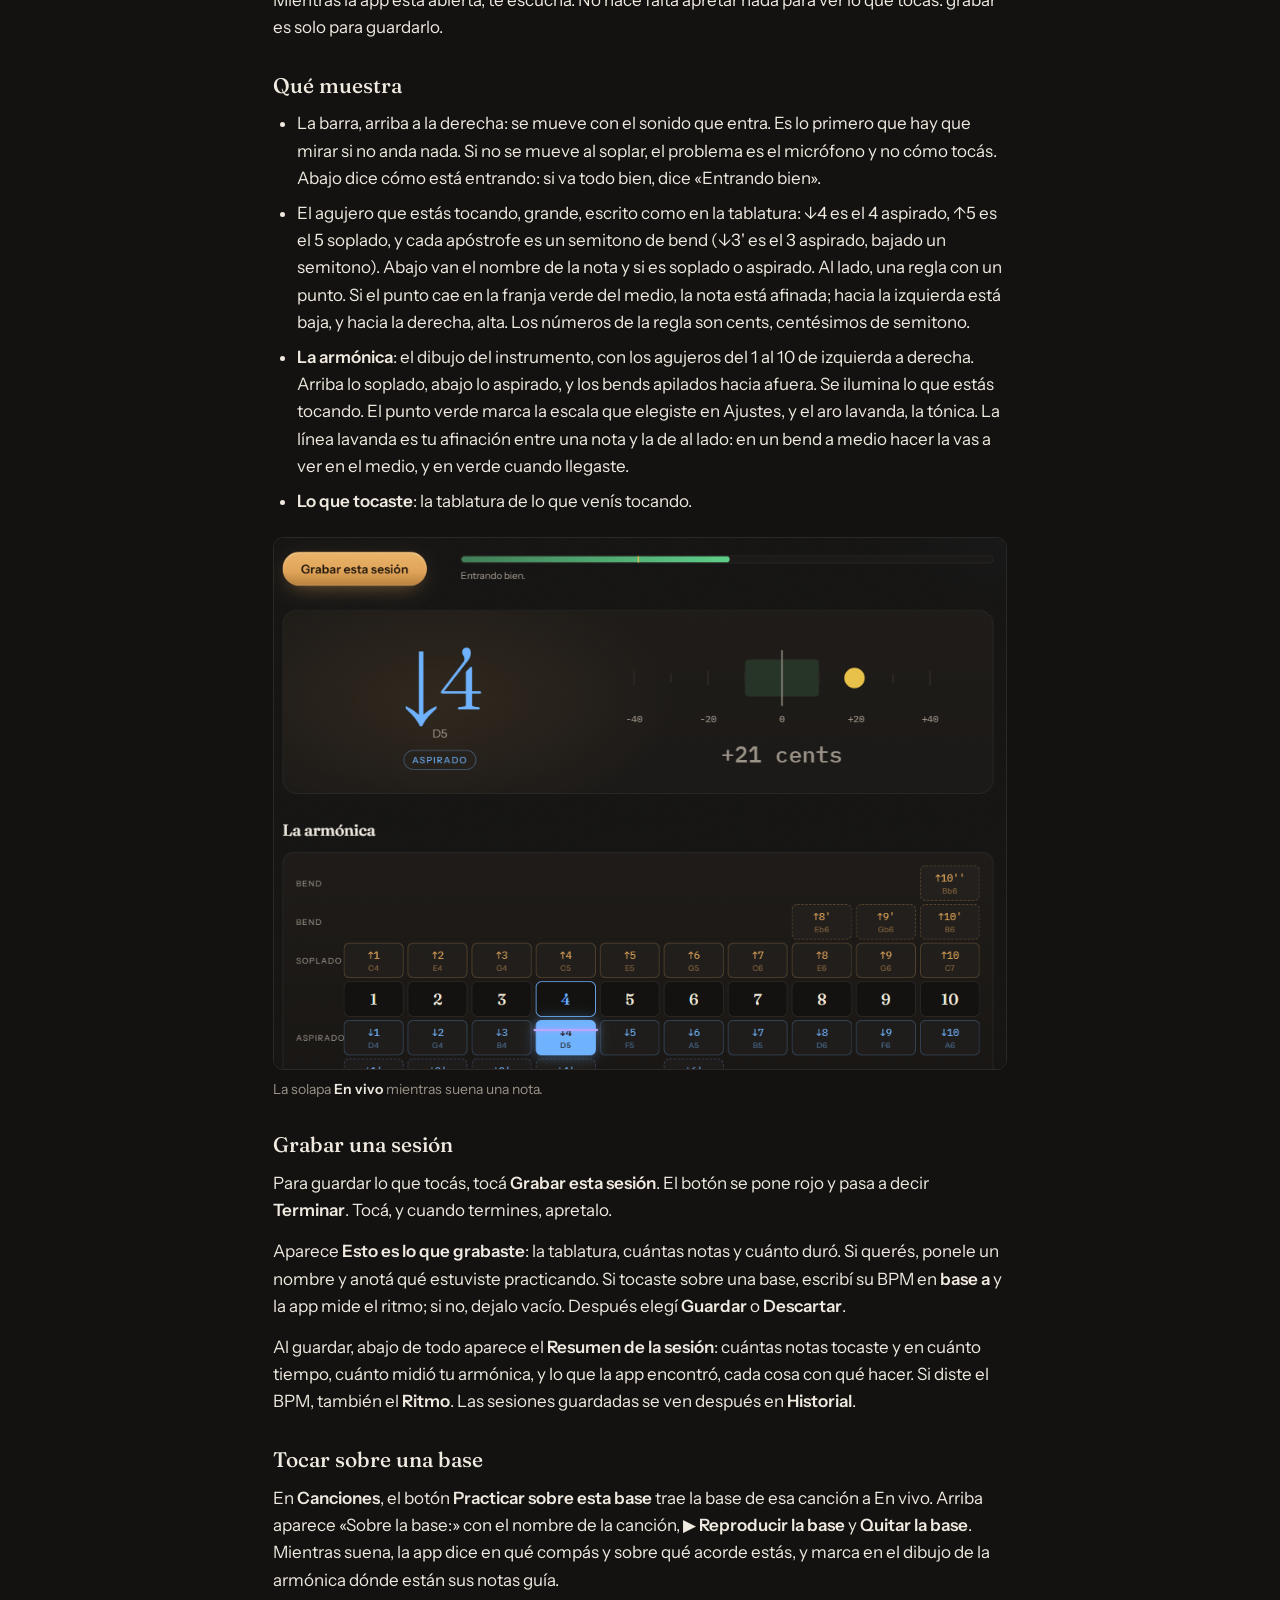
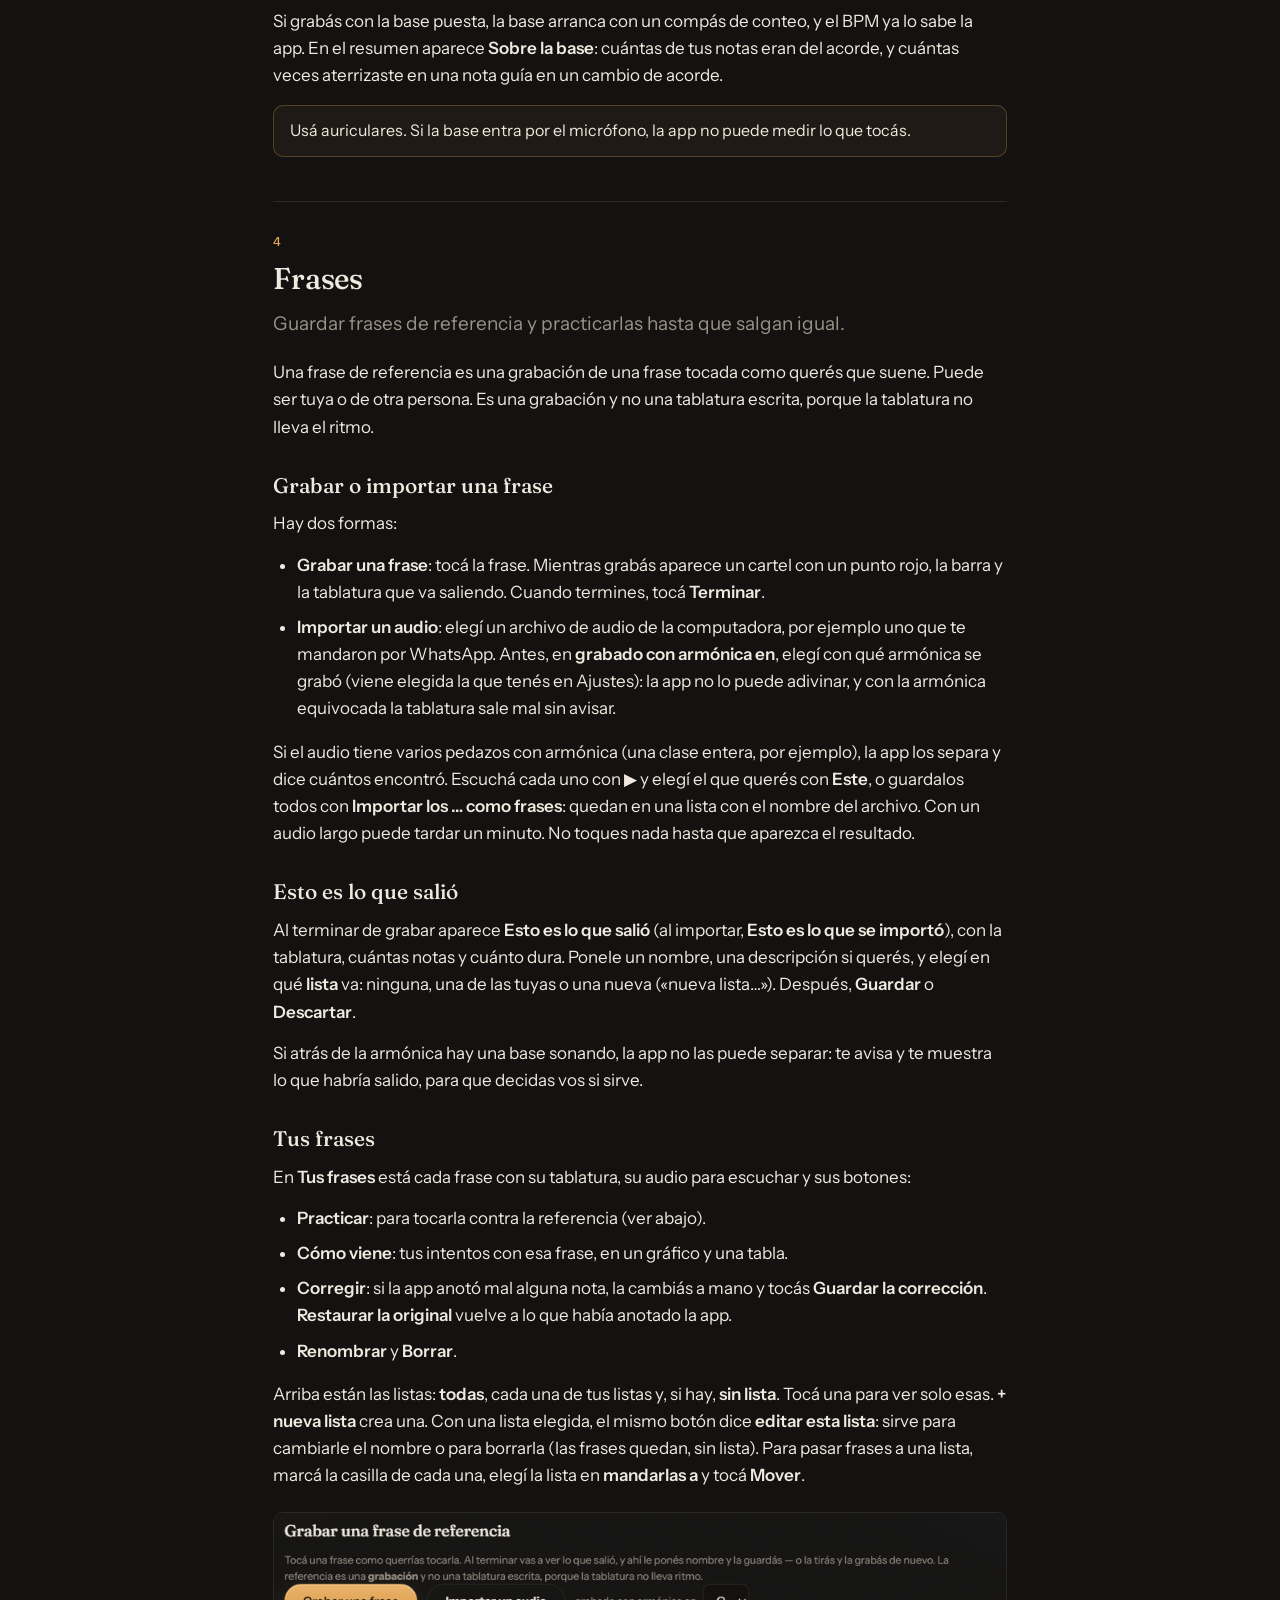
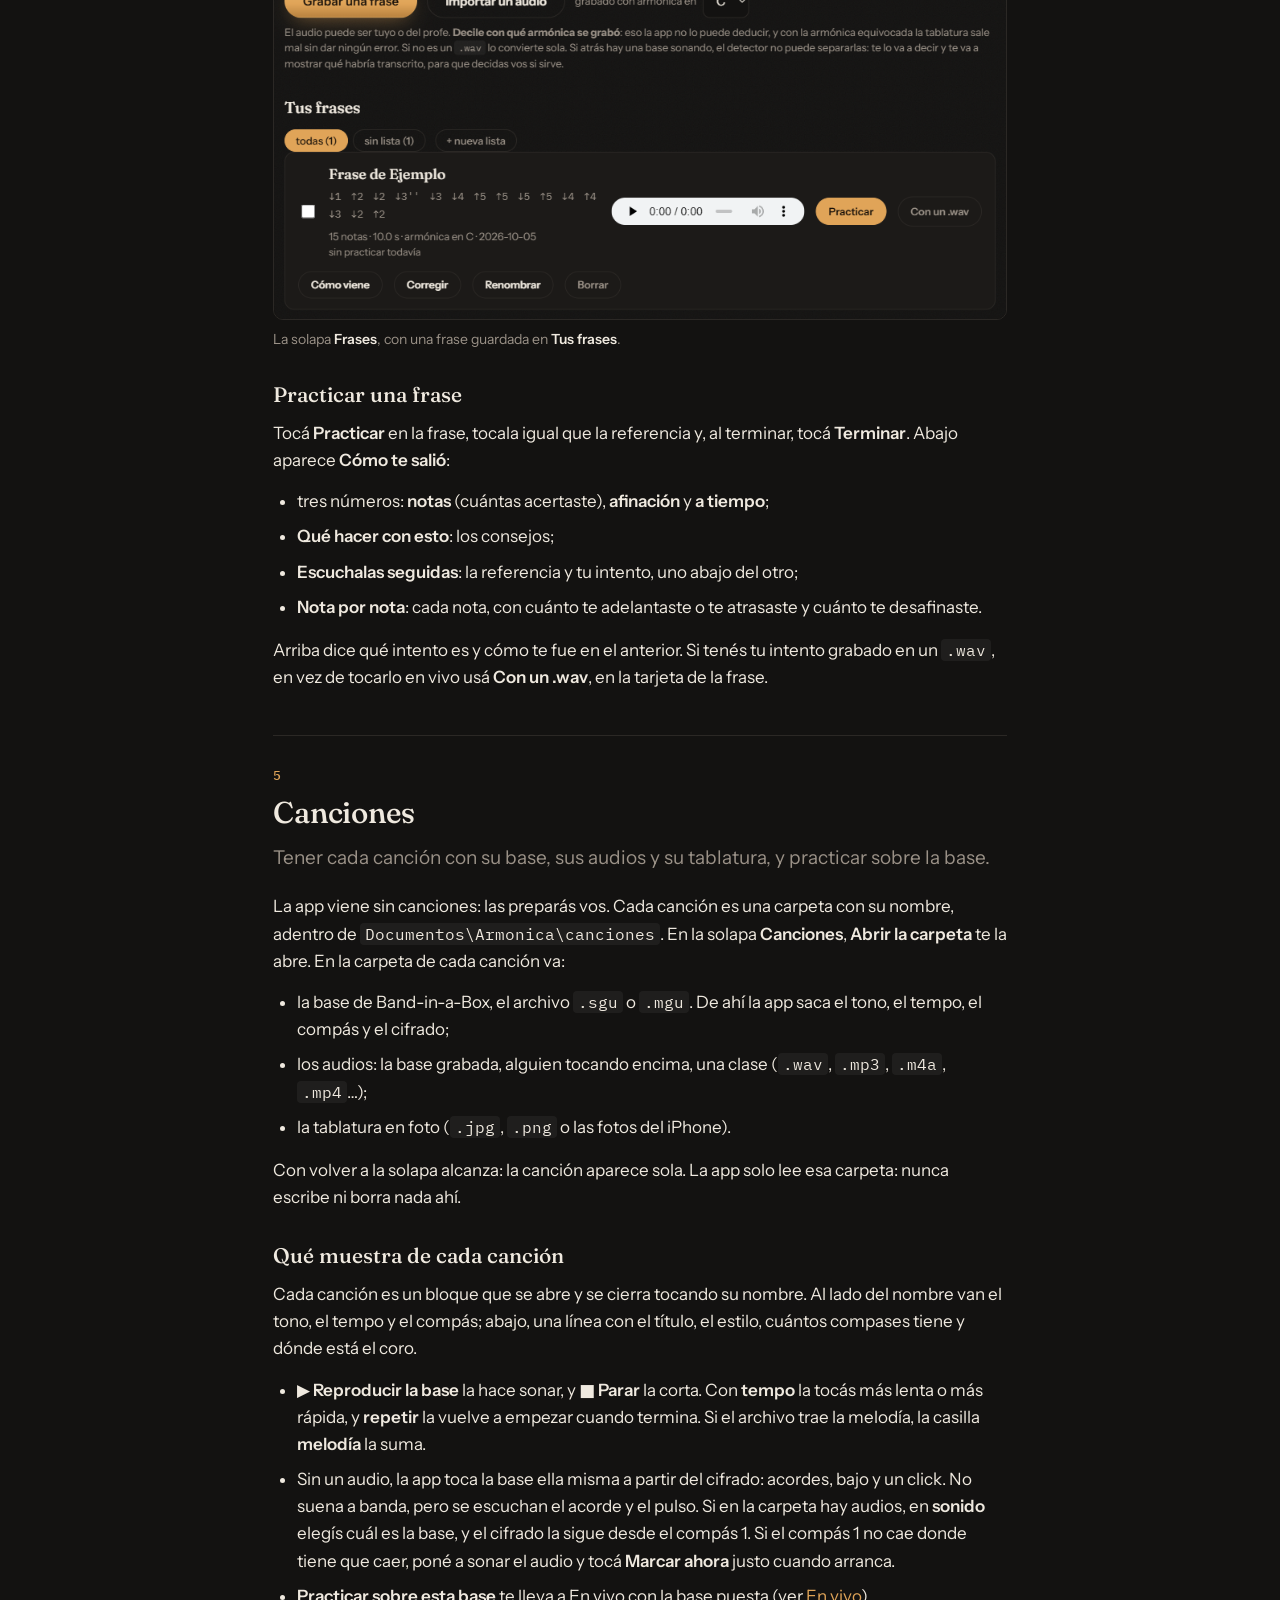
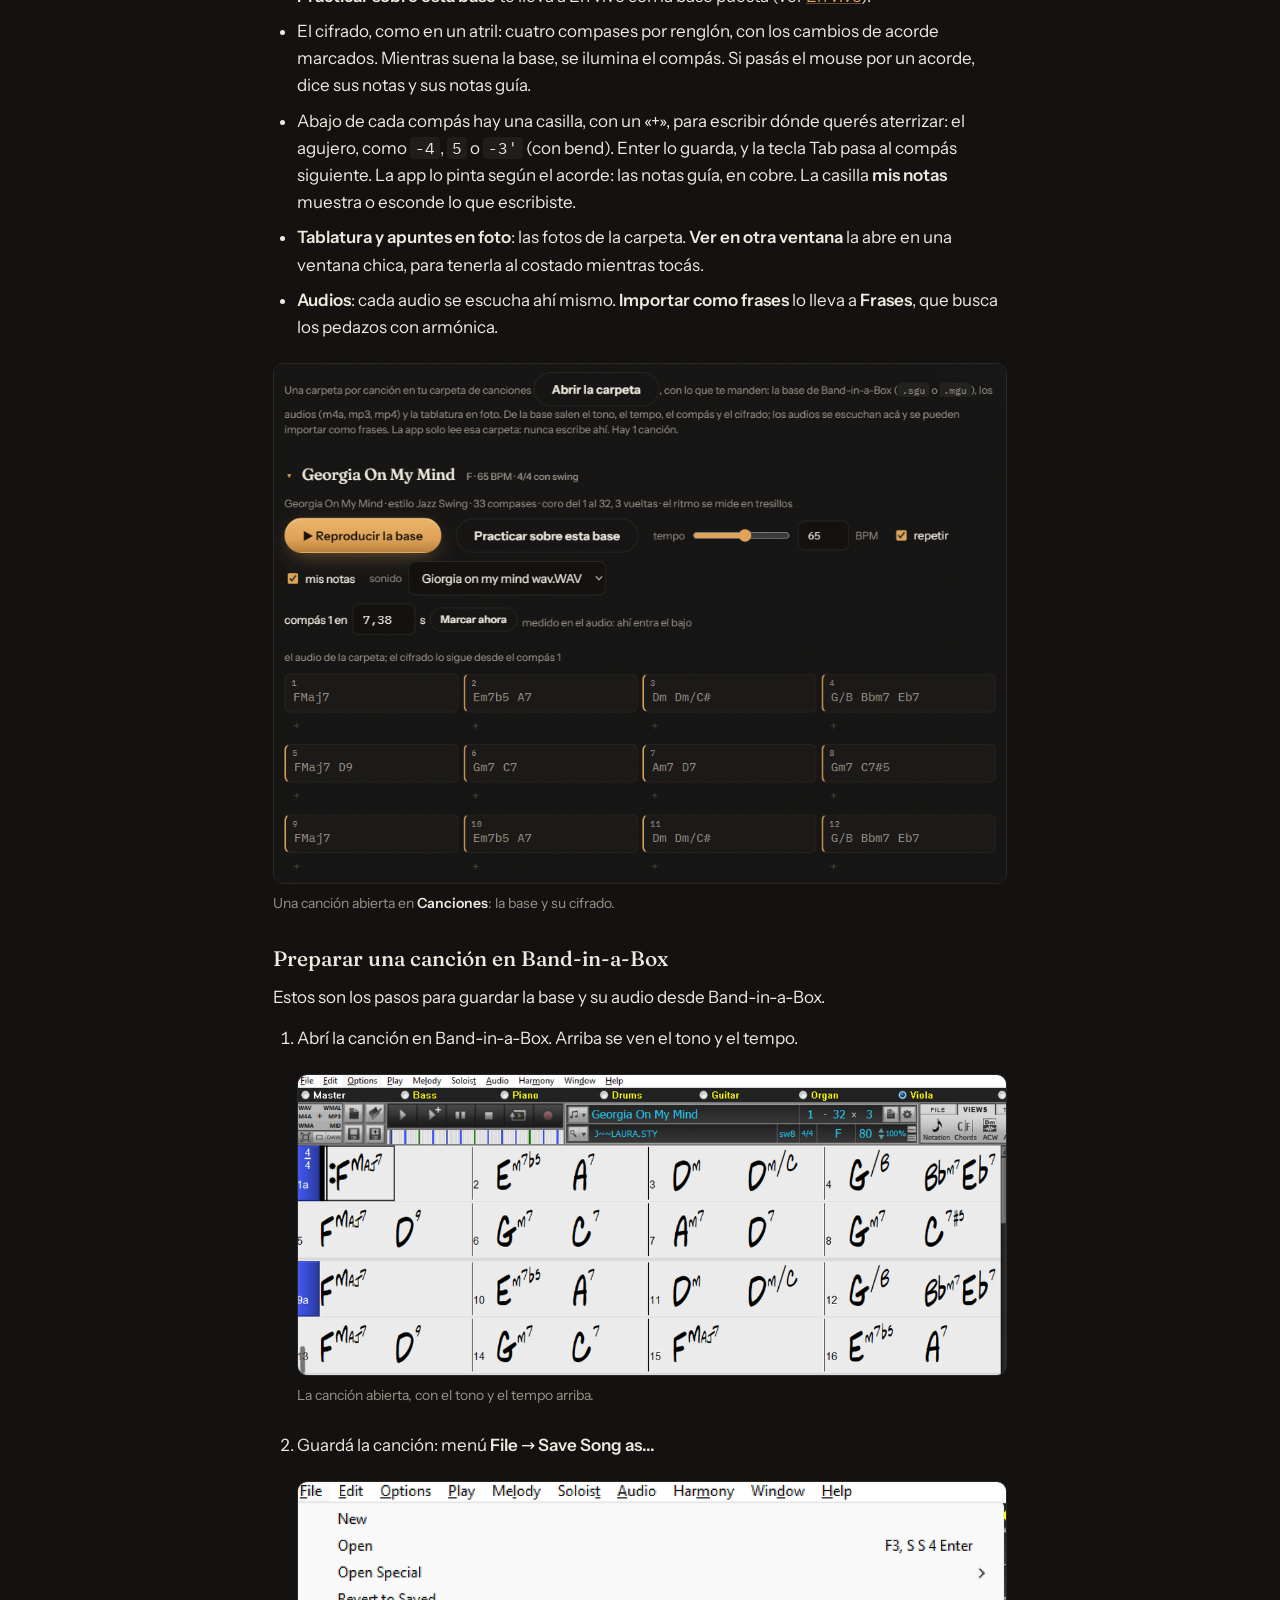
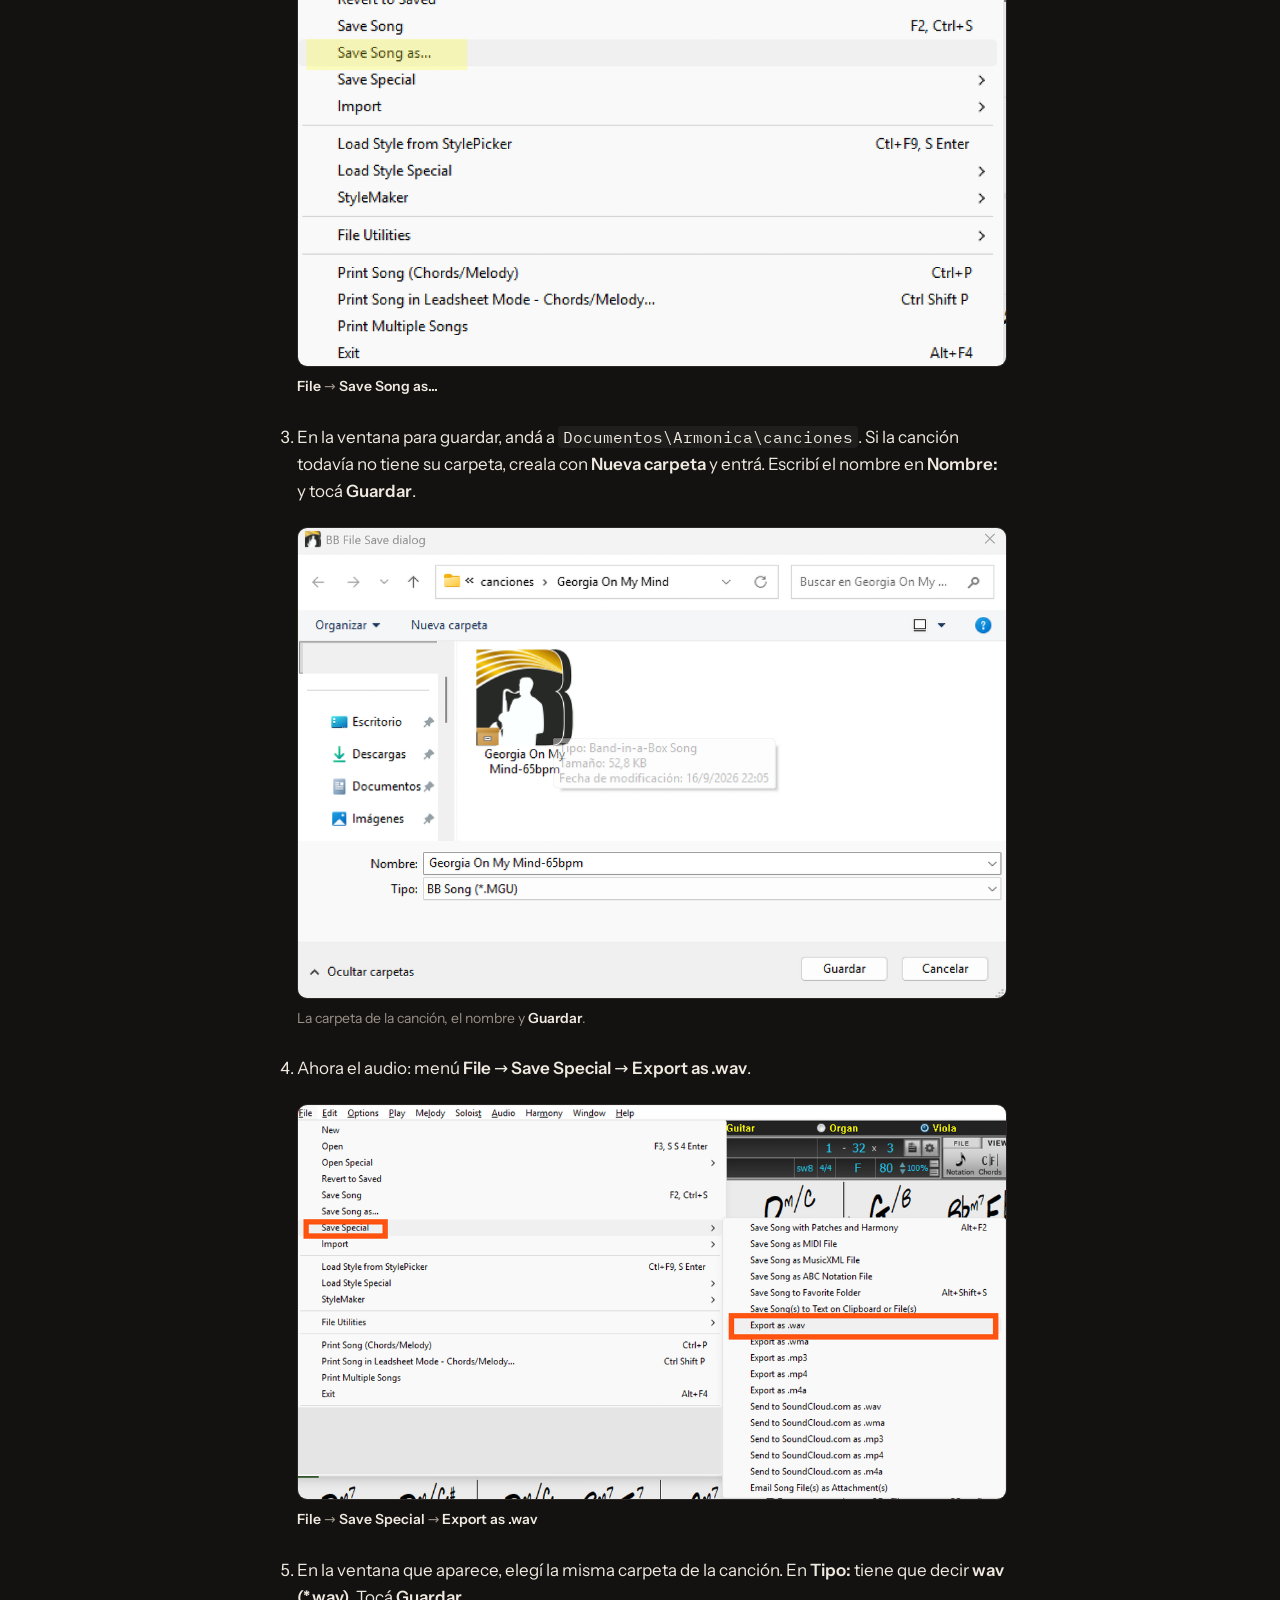
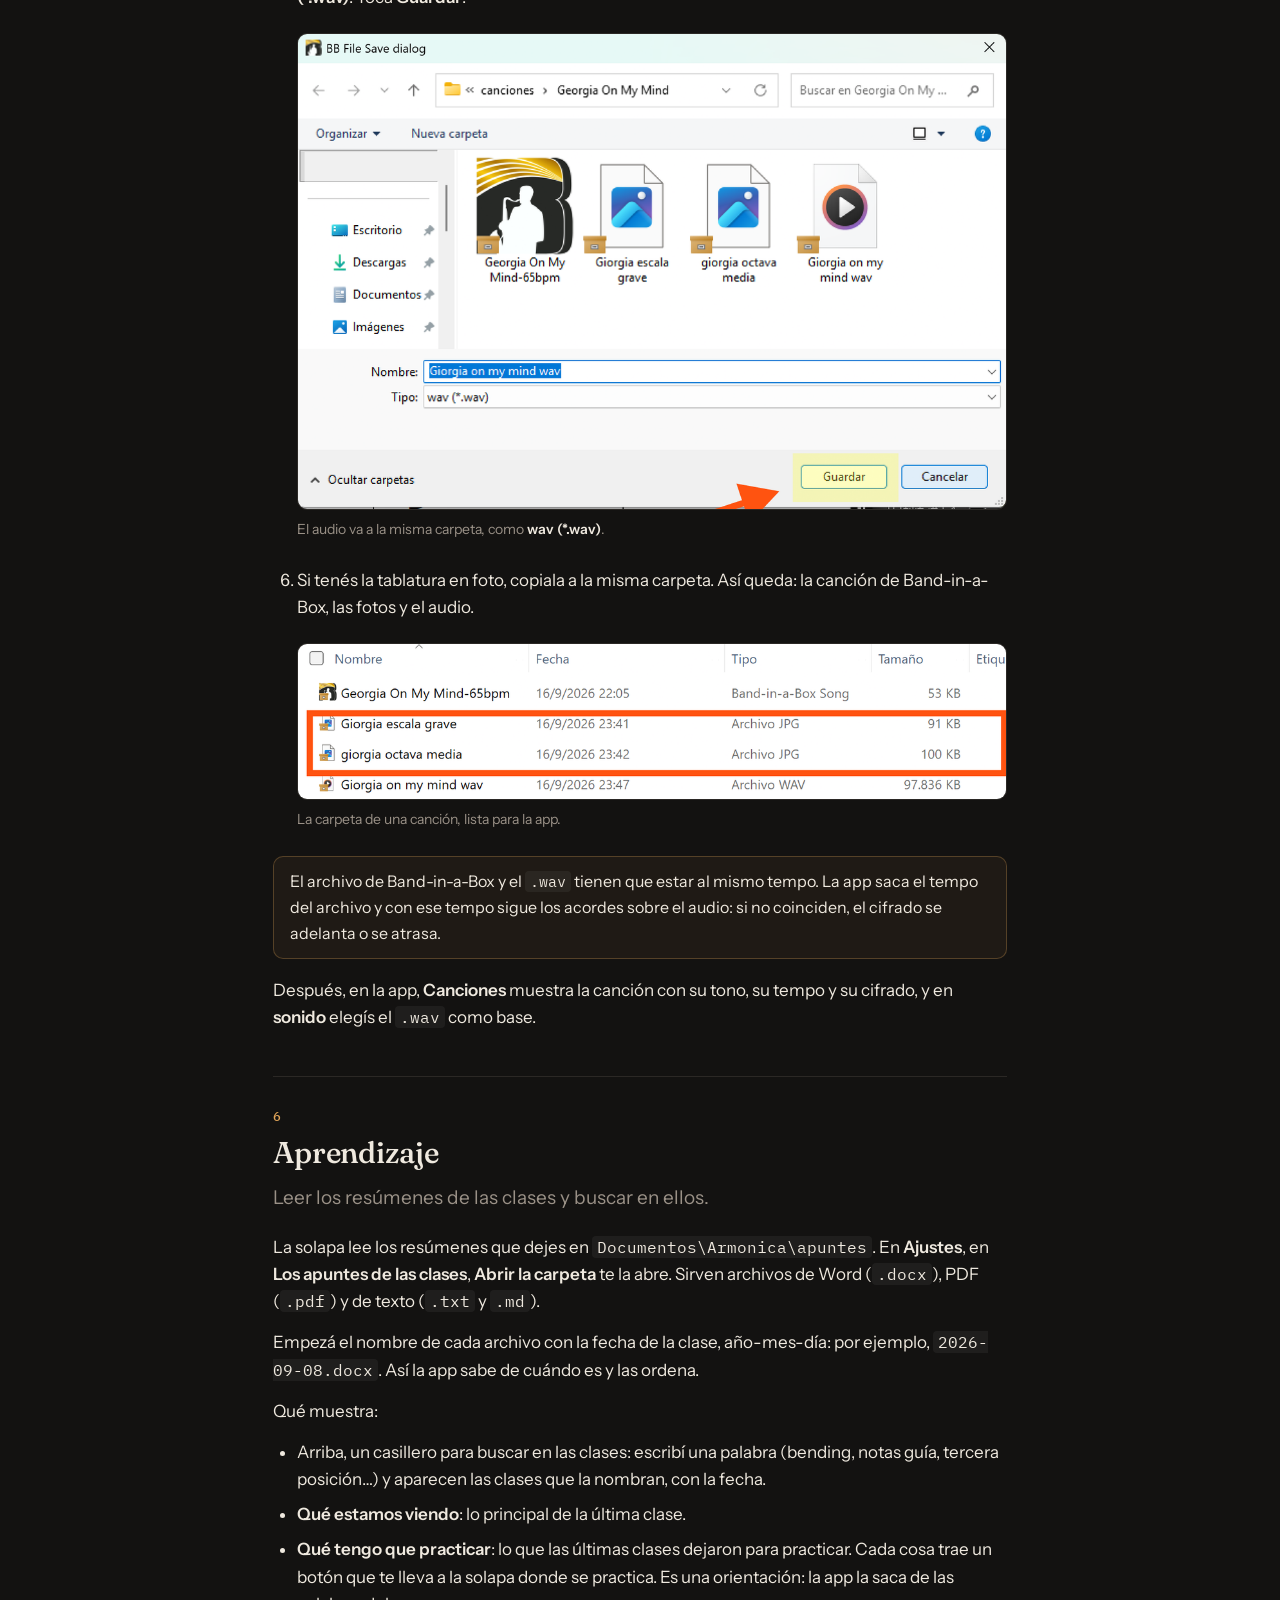
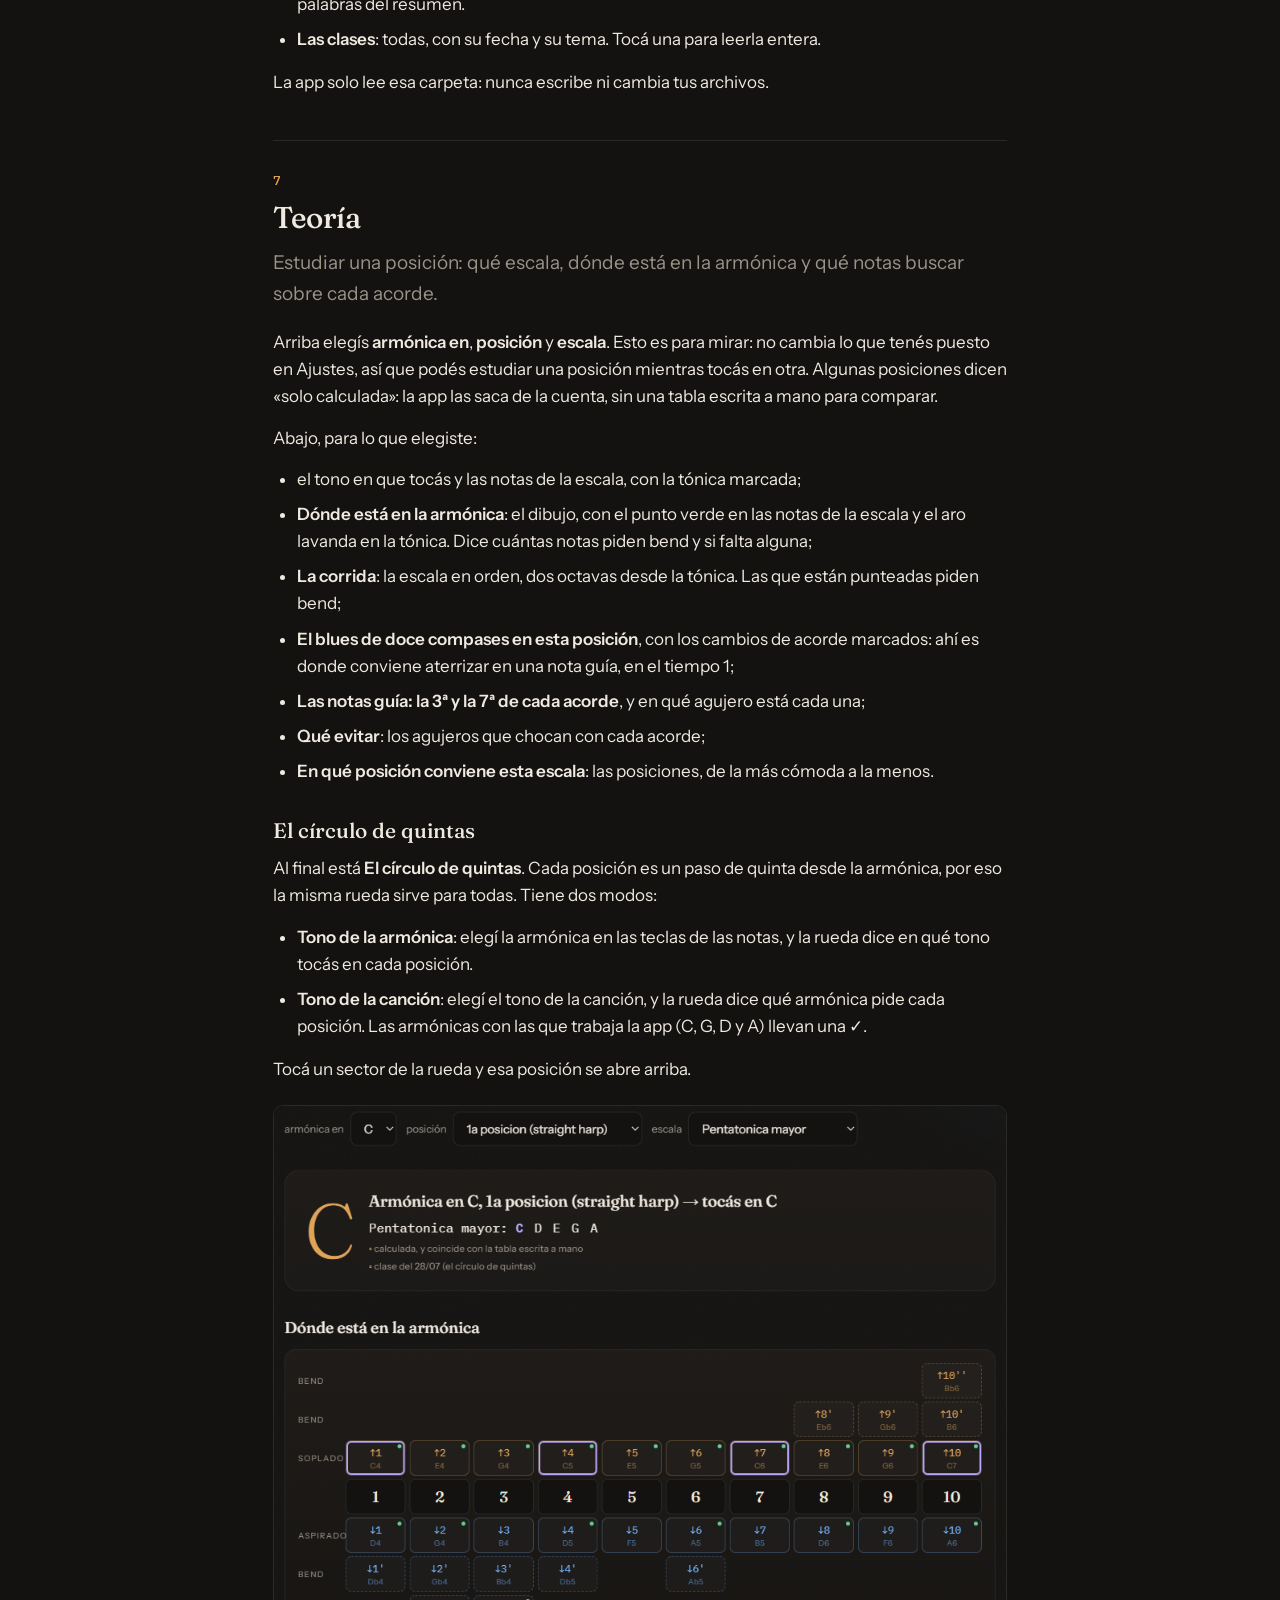
==== commit 9cd635ab: "La nota del tempo en el capítulo de Band-in-a-Box ya no da un número, que no coincidía con todas las" ====
--- a/armonica/web/guia.html
+++ b/armonica/web/guia.html
@@ -457,10 +457,10 @@
       <p>Estos son los pasos para guardar la base y su audio desde Band-in-a-Box.</p>
       <ol>
         <li>
-          <p>Abrí la canción en Band-in-a-Box. Arriba se ven el tono y el tempo
-            (en este ejemplo, F y 80).</p>
+          <p>Abrí la canción en Band-in-a-Box. Arriba se ven el tono y el
+            tempo.</p>
           <figure>
-            <img src="guia/bandinabox-01.png" alt="Band-in-a-Box con la canción abierta: arriba el nombre, el tono F y el tempo 80; abajo el cifrado.">
+            <img src="guia/bandinabox-01.png" alt="Band-in-a-Box con la canción abierta: arriba el nombre, el tono y el tempo; abajo el cifrado.">
             <figcaption>La canción abierta, con el tono y el tempo arriba.</figcaption>
           </figure>
         </li>
@@ -510,7 +510,7 @@
         </li>
       </ol>
       <p class="aviso">El archivo de Band-in-a-Box y el <code>.wav</code> tienen
-        que estar al mismo tempo (en este ejemplo, 80). La app saca el tempo del
+        que estar al mismo tempo. La app saca el tempo del
         archivo y con ese tempo sigue los acordes sobre el audio: si no
         coinciden, el cifrado se adelanta o se atrasa.</p>
       <p>Después, en la app, <strong>Canciones</strong> muestra la canción con su
